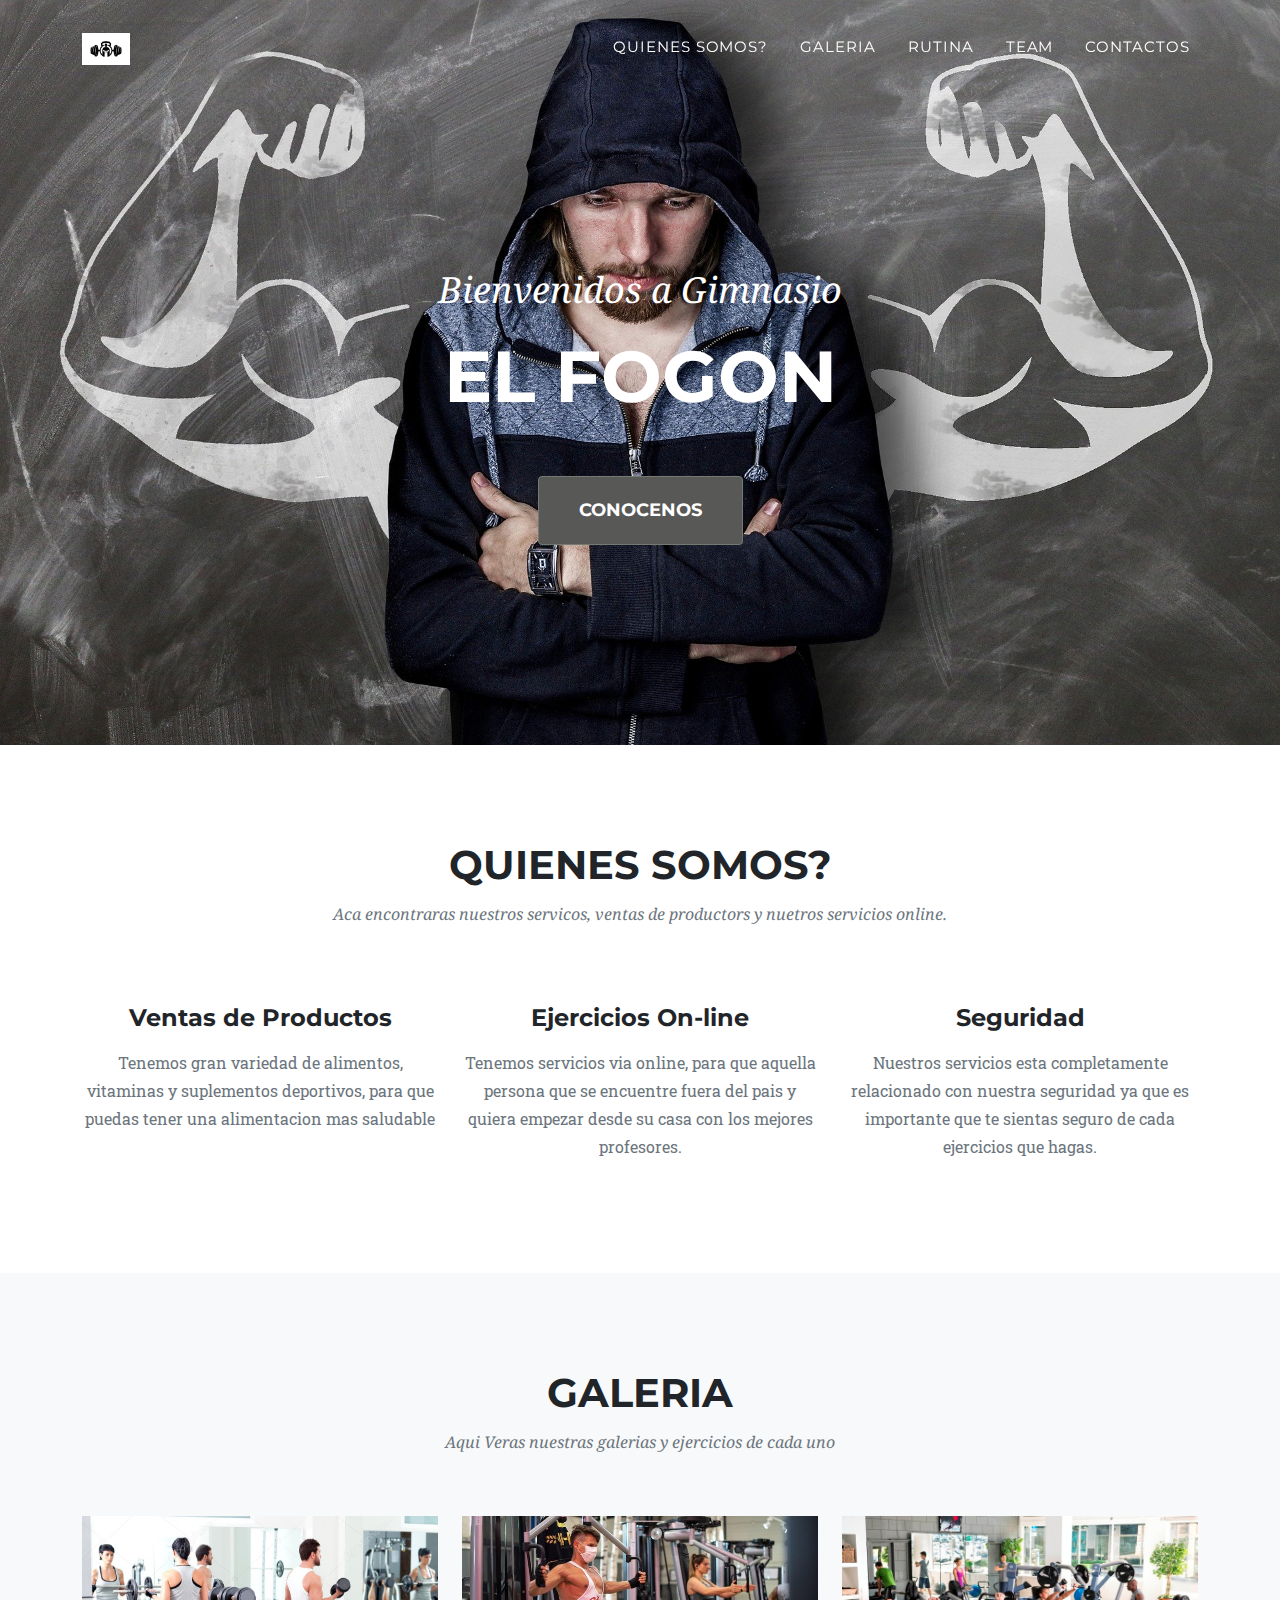
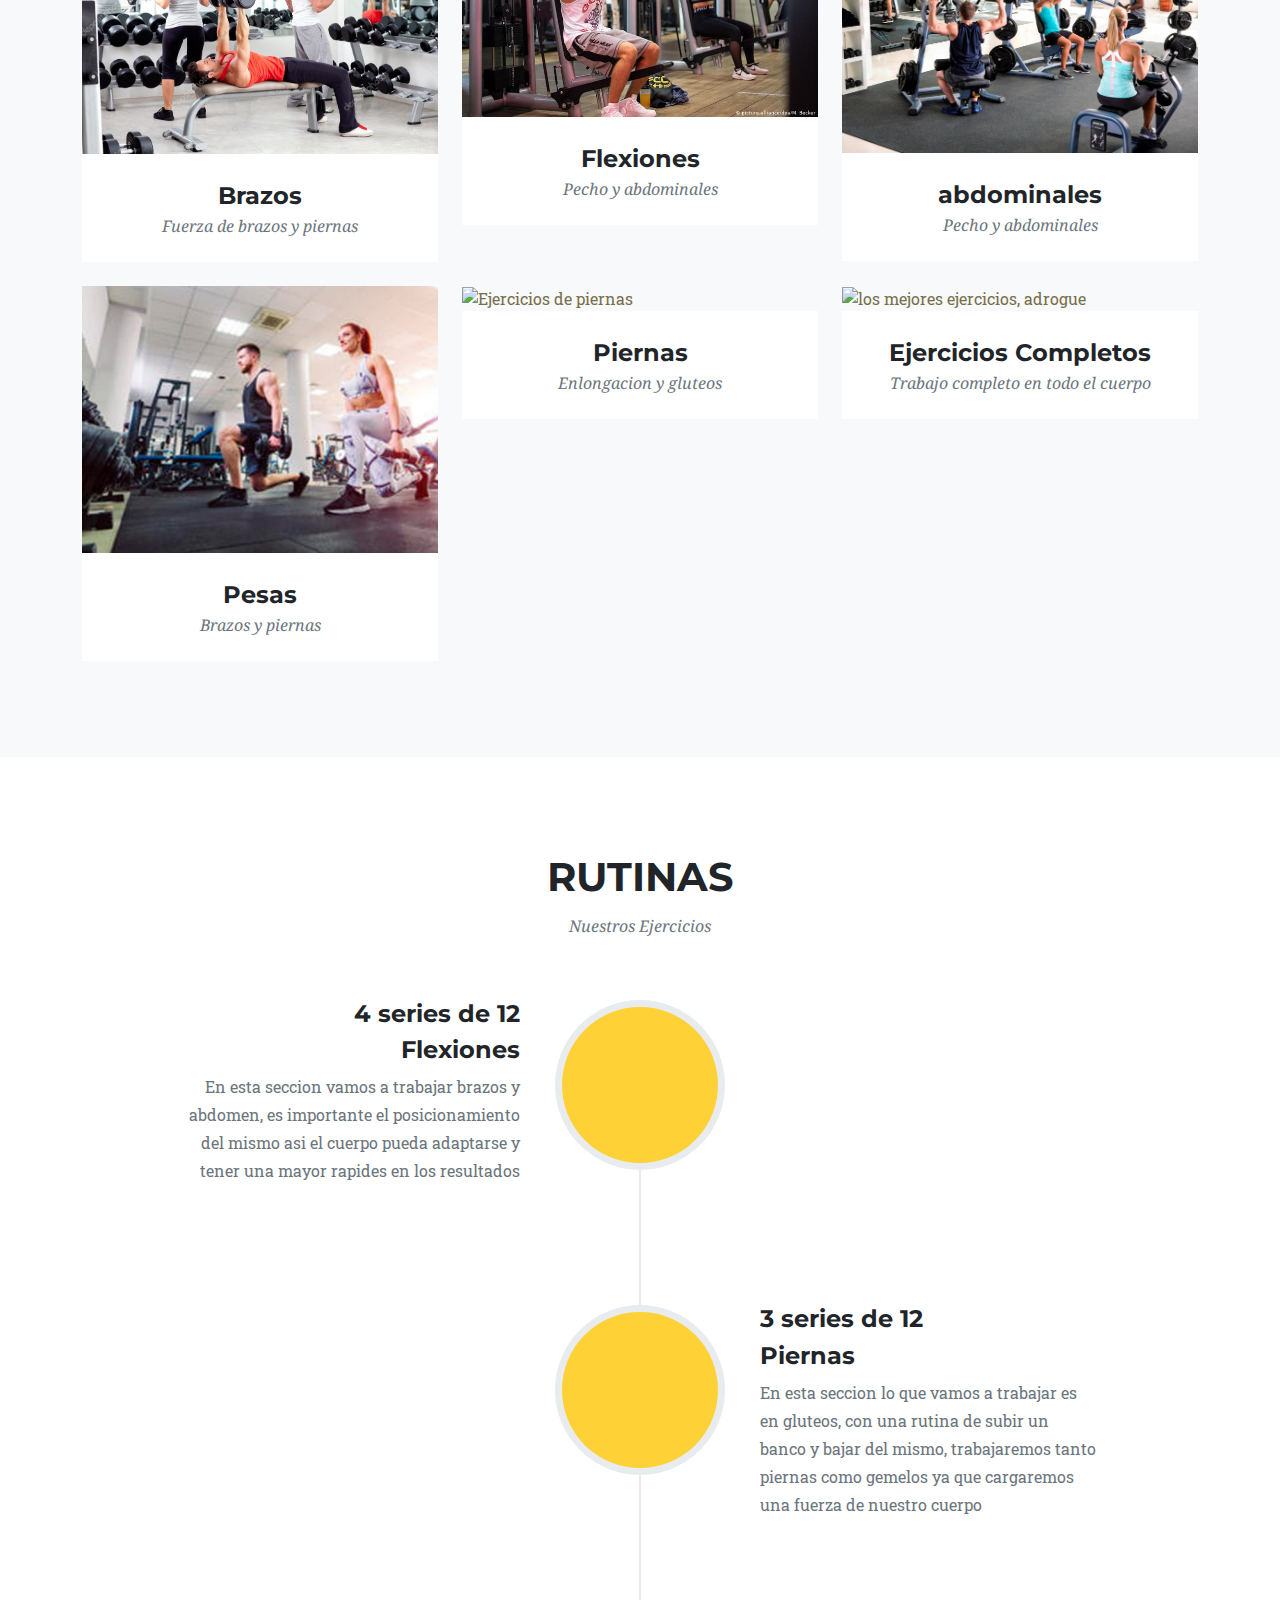
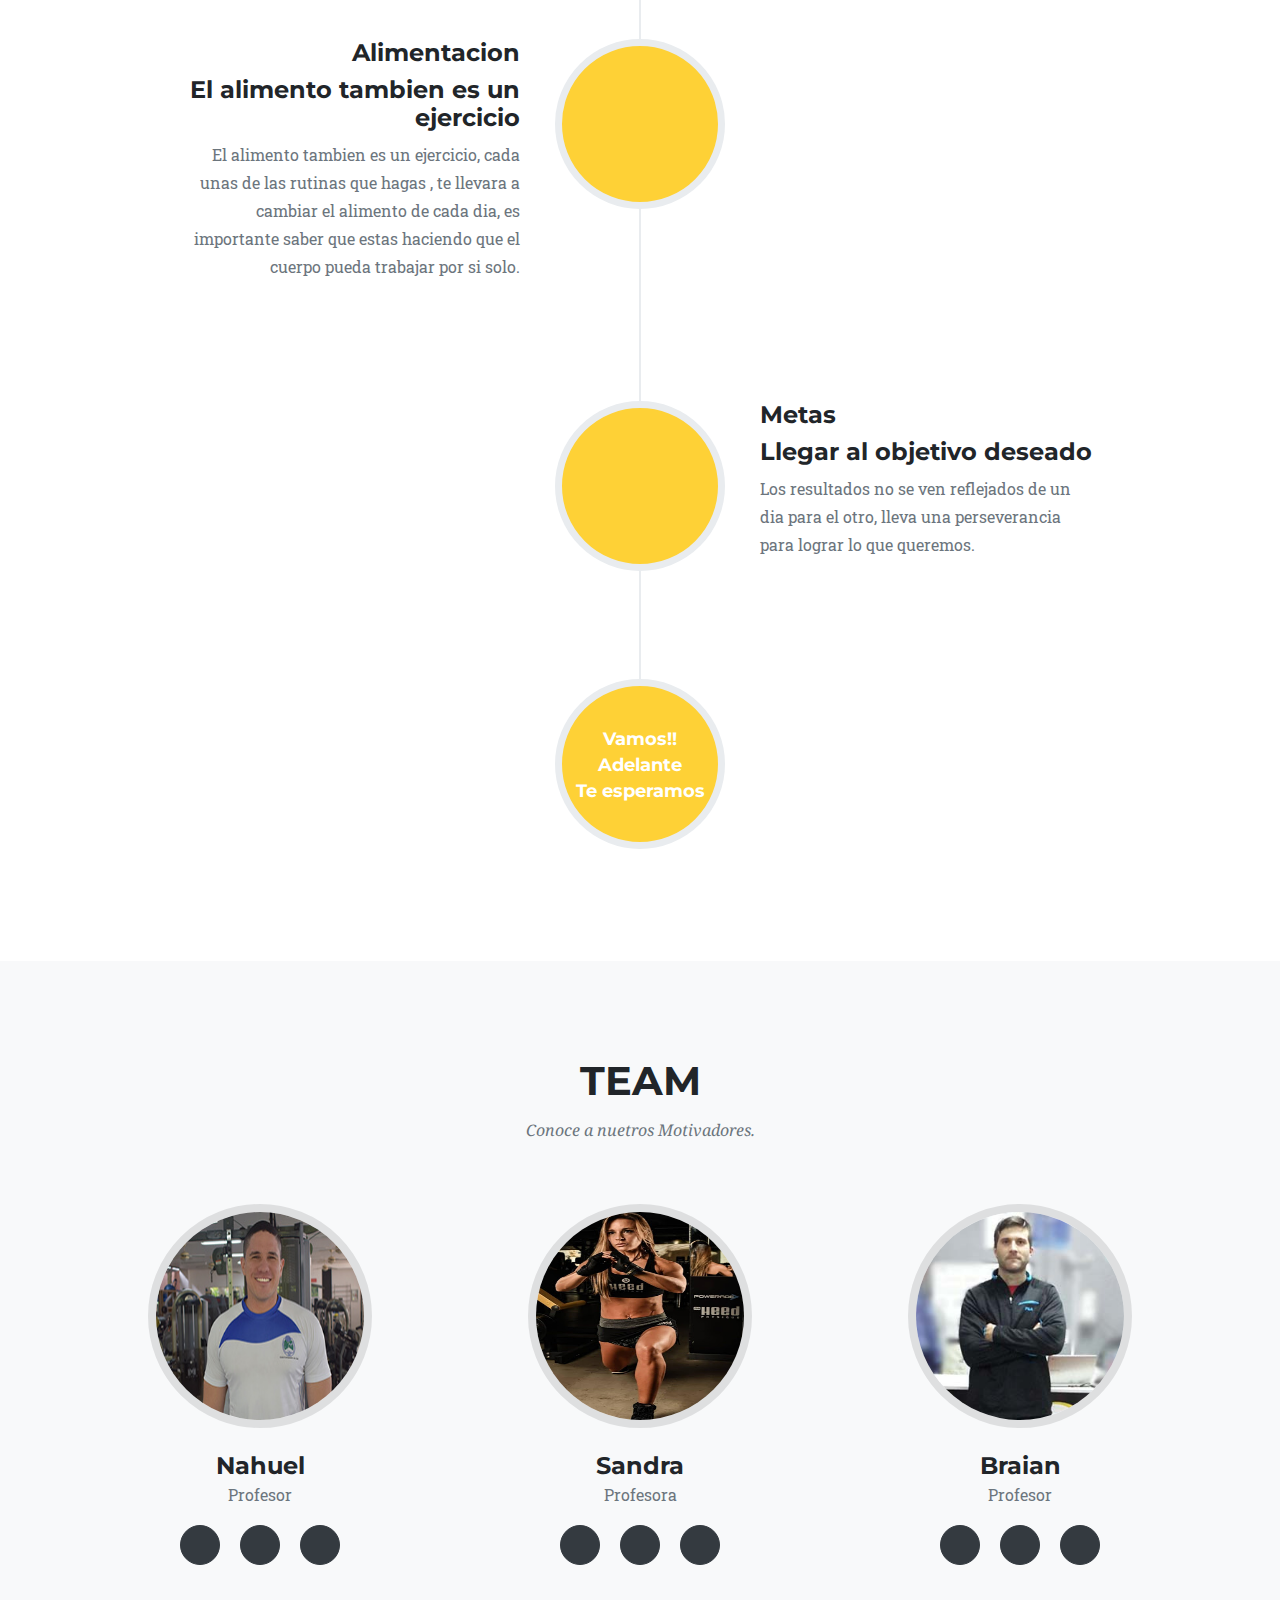
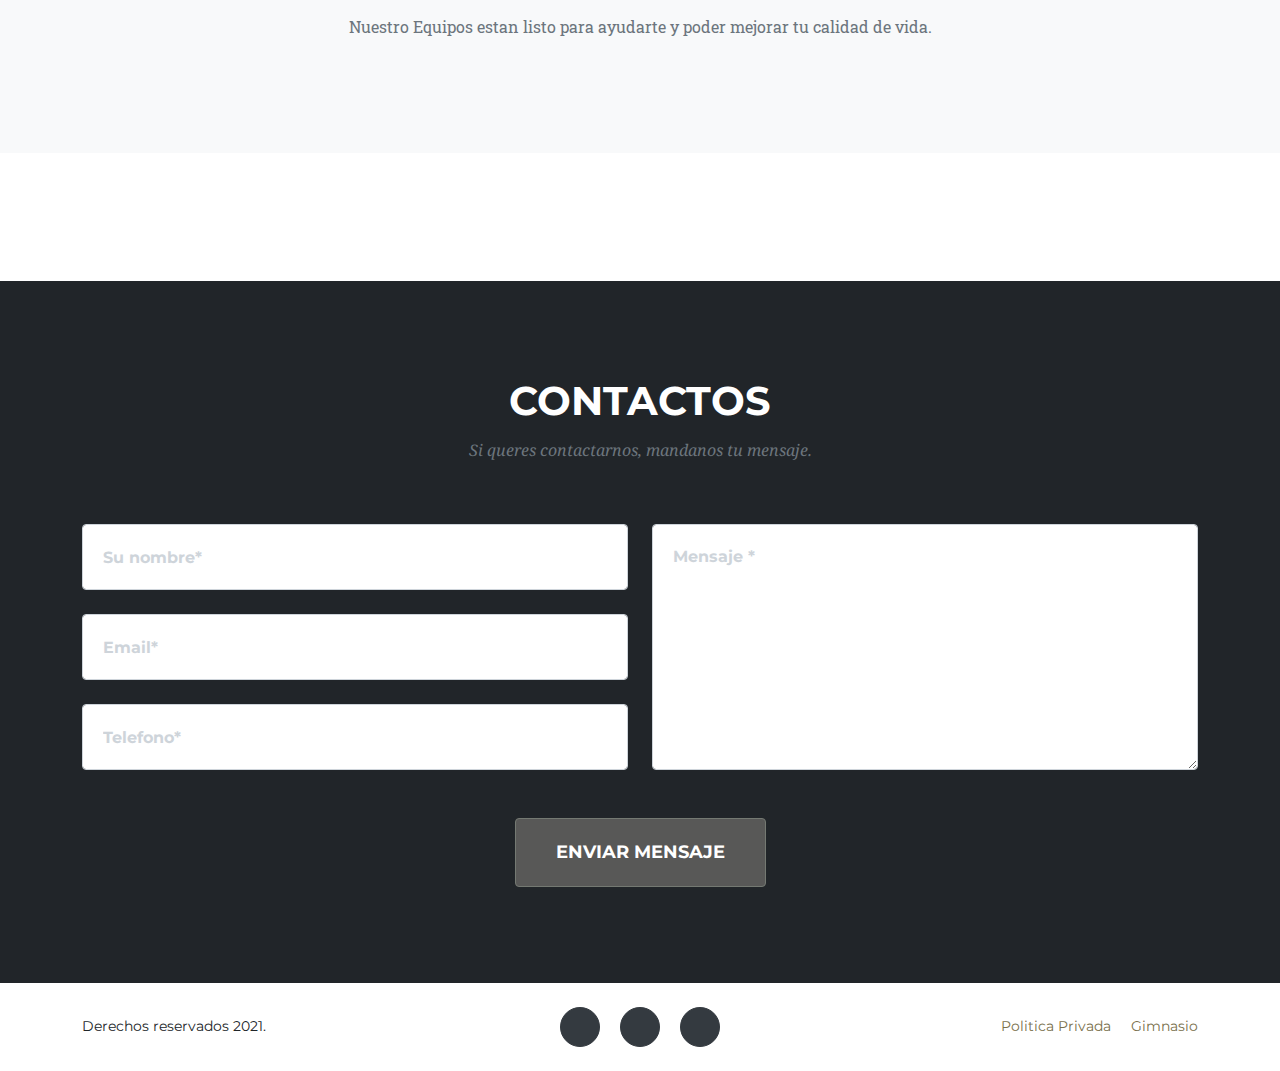
==== index.html @ f672ae2a "mi repositorio" ====
<!DOCTYPE html>
<html lang="en">
    <head>
        <meta charset="utf-8" />
        <meta name="keywords" content="gimnasio adrogue, gimnasio multifuncional">
        <meta name="viewport" content="width=device-width, initial-scale=1, shrink-to-fit=no" />
        <meta name="description" content="Gimnasio el fogon, esta situada en la cidad de adrogue, te proporciona los mejores entrenamientos y rutinas." />
        <meta name="author" content="" />
        <title>Gimnasio "El fogon"</title>
        <link rel="icon" type="image/x-icon" href="Imagenes/Foto1.JPG.jpg"/>
        <!-- Font Awesome icons (free version)-->
        <script src="https://use.fontawesome.com/releases/v5.15.1/js/all.js" crossorigin="anonymous"></script>
        <!-- Google fonts-->
        <link href="https://fonts.googleapis.com/css?family=Montserrat:400,700" rel="stylesheet" type="text/css" />
        <link href="https://fonts.googleapis.com/css?family=Droid+Serif:400,700,400italic,700italic" rel="stylesheet" type="text/css" />
        <link href="https://fonts.googleapis.com/css?family=Roboto+Slab:400,100,300,700" rel="stylesheet" type="text/css" />
        <!-- Core theme CSS (includes Bootstrap)-->
        <link href="scss/styles.css" rel="stylesheet" />
    </head>
    <body id="page-top">
        <!-- Navigation-->
        <nav class="navbar navbar-expand-lg navbar-dark fixed-top" id="mainNav">
            <div class="container">
                <a class="navbar-brand js-scroll-trigger" href="#page-top"><img src="Imagenes/logo.jpg" alt="Gimnasio en adrogue, el fogon" /></a>
                <button class="navbar-toggler navbar-toggler-right" type="button" data-toggle="collapse" data-target="#navbarResponsive" aria-controls="navbarResponsive" aria-expanded="false" aria-label="Toggle navigation">
                    Menu
                    <i class="fas fa-bars ml-1"></i>
                </button>
                <div class="collapse navbar-collapse" id="navbarResponsive">
                    <ul class="navbar-nav text-uppercase ml-auto">
                        <li class="nav-item"><a class="nav-link js-scroll-trigger" href="#services">Quienes somos?</a></li>
                        <li class="nav-item"><a class="nav-link js-scroll-trigger" href="#portfolio">Galeria</a></li>
                        <li class="nav-item"><a class="nav-link js-scroll-trigger" href="#about">Rutina</a></li>
                        <li class="nav-item"><a class="nav-link js-scroll-trigger" href="#team">team</a></li>
                        <li class="nav-item"><a class="nav-link js-scroll-trigger" href="#contact">Contactos</a></li>
                    </ul>
                </div>
            </div>
        </nav>
        <!-- Masthead-->
        <header class="masthead">
            <div class="container">
                <div class="masthead-subheading">Bienvenidos a Gimnasio</div>
                <div class="masthead-heading text-uppercase">EL FOGON </div>
                <a class="btn btn-primary btn-xl text-uppercase js-scroll-trigger" href="#services">Conocenos</a>
            </div>
        </header>
        <!-- Services-->
        <meta name="keywords" content="servicios , ventas, online ">
        <meta name="description" content="Aqui veras nuestros servicios y quienes somos?, para que tengas seguridad en lo que adquieras." />
        <section class="page-section" id="services">
            <div class="container">
                <div class="text-center">
                    <h2 class="section-heading text-uppercase">Quienes somos?</h2>
                    <h3 class="section-subheading text-muted">Aca encontraras nuestros servicos, ventas de productors y nuetros servicios online.</h3>
                </div>
                <div class="row text-center">
                    <div class="col-md-4">
                        <span class="fa-stack fa-4x">
                            <i class="fas fa-circle fa-stack-2x text-primary"></i>
                            <i class="fas fa-shopping-cart fa-stack-1x fa-inverse"></i>
                        </span>
                        <h4 class="my-3">Ventas de Productos</h4>
                        <p class="text-muted">Tenemos gran variedad de alimentos, vitaminas y suplementos deportivos, para que puedas tener una alimentacion mas saludable </p>
                    </div>
                    <div class="col-md-4">
                        <span class="fa-stack fa-4x">
                            <i class="fas fa-circle fa-stack-2x text-primary"></i>
                            <i class="fas fa-laptop fa-stack-1x fa-inverse"></i>
                        </span>
                        <h4 class="my-3">Ejercicios On-line </h4>
                        <p class="text-muted">Tenemos servicios via online, para que aquella persona que se encuentre fuera del pais y quiera empezar desde su casa con los mejores profesores.</p>
                    </div>
                    <div class="col-md-4">
                        <span class="fa-stack fa-4x">
                            <i class="fas fa-circle fa-stack-2x text-primary"></i>
                            <i class="fas fa-lock fa-stack-1x fa-inverse"></i>
                        </span>
                        <h4 class="my-3">Seguridad</h4>
                        <p class="text-muted">Nuestros servicios esta completamente relacionado con nuestra seguridad ya que es importante que te sientas seguro de cada ejercicios que hagas.</p>
                    </div>
                </div>
            </div>
        </section>
        <!-- Portfolio Grid-->
        <meta name="keywords" content="fotos de ejercicios, rutinas de ejercicios en casa">
        <meta name="description" content="La transparencia de cada rutina, estan reflejadas para que puedas ver como trabajamos." />
        <section class="page-section bg-light" id="portfolio">
            <div class="container">
                <div class="text-center">
                    <h2 class="section-heading text-uppercase">Galeria</h2>
                    <h3 class="section-subheading text-muted">Aqui Veras nuestras galerias y ejercicios de cada uno</h3>
                </div>
                <div class="row">
                    <div class="col-lg-4 col-sm-6 mb-4">
                        <div class="portfolio-item">
                            <a class="portfolio-link" data-toggle="modal" href="#portfolioModal1">
                                <div class="portfolio-hover">
                                    <div class="portfolio-hover-content"><i class="fas fa-plus fa-3x"></i></div>
                                </div>
                                <img class="img-fluid" src="Imagenes/Foto1.JPG.jpg" alt="Ejercicios de brazos rapido, adrogue" />
                            </a>
                            <div class="portfolio-caption">
                                <div class="portfolio-caption-heading">Brazos</div>
                                <div class="portfolio-caption-subheading text-muted">Fuerza de brazos y piernas</div>
                            </div>
                        </div>
                    </div>
                    <div class="col-lg-4 col-sm-6 mb-4">
                        <div class="portfolio-item">
                            <a class="portfolio-link" data-toggle="modal" href="#portfolioModal2">
                                <div class="portfolio-hover">
                                    <div class="portfolio-hover-content"><i class="fas fa-plus fa-3x"></i></div>
                                </div>
                                <img class="img-fluid" src="Imagenes/Foto3.jpg" alt="Ejercicios de Flexiones, Adrogue" />
                            </a>
                            <div class="portfolio-caption">
                                <div class="portfolio-caption-heading">Flexiones</div>
                                <div class="portfolio-caption-subheading text-muted">Pecho y abdominales</div>
                            </div>
                        </div>
                    </div>
                    <div class="col-lg-4 col-sm-6 mb-4">
                        <div class="portfolio-item">
                            <a class="portfolio-link" data-toggle="modal" href="#portfolioModal3">
                                <div class="portfolio-hover">
                                    <div class="portfolio-hover-content"><i class="fas fa-plus fa-3x"></i></div>
                                </div>
                                <img class="img-fluid" src="Imagenes/Foto2.jpg" alt="Ejercicios abdominales, Adrogue" />
                            </a>
                            <div class="portfolio-caption">
                                <div class="portfolio-caption-heading">abdominales</div>
                                <div class="portfolio-caption-subheading text-muted">Pecho y abdominales</div>
                            </div>
                        </div>
                    </div>
                    <div class="col-lg-4 col-sm-6 mb-4 mb-lg-0">
                        <div class="portfolio-item">
                            <a class="portfolio-link" data-toggle="modal" href="#portfolioModal4">
                                <div class="portfolio-hover">
                                    <div class="portfolio-hover-content"><i class="fas fa-plus fa-3x"></i></div>
                                </div>
                                <img class="img-fluid" src="Imagenes/gimnasio.jpeg" alt="Ejercicios completos de brazos y piernas" />
                            </a>
                            <div class="portfolio-caption">
                                <div class="portfolio-caption-heading">Pesas</div>
                                <div class="portfolio-caption-subheading text-muted">Brazos y piernas</div>
                            </div>
                        </div>
                    </div>
                    <div class="col-lg-4 col-sm-6 mb-4 mb-sm-0">
                        <div class="portfolio-item">
                            <a class="portfolio-link" data-toggle="modal" href="#portfolioModal5">
                                <div class="portfolio-hover">
                                    <div class="portfolio-hover-content"><i class="fas fa-plus fa-3x"></i></div>
                                </div>
                                <img class="img-fluid" src="imagenes/foto4.jpg" alt="Ejercicios de piernas" />
                            </a>
                            <div class="portfolio-caption">
                                <div class="portfolio-caption-heading">Piernas</div>
                                <div class="portfolio-caption-subheading text-muted">Enlongacion y gluteos</div>
                            </div>
                        </div>
                    </div>
                    <div class="col-lg-4 col-sm-6">
                        <div class="portfolio-item">
                            <a class="portfolio-link" data-toggle="modal" href="#portfolioModal6">
                                <div class="portfolio-hover">
                                    <div class="portfolio-hover-content"><i class="fas fa-plus fa-3x"></i></div>
                                </div>
                                <img class="img-fluid" src="imagenes/Foto2.jpg" alt="los mejores ejercicios, adrogue" />
                            </a>
                            <div class="portfolio-caption">
                                <div class="portfolio-caption-heading">Ejercicios Completos</div>
                                <div class="portfolio-caption-subheading text-muted">Trabajo completo en todo el cuerpo</div>
                            </div>
                        </div>
                    </div>
                </div>
            </div>
        </section>
        <!-- Team-->
        <meta name="keywords" content="rutinas, ejercicios">
        <meta name="description" content="Nuestras rutinas estan certificadas con los mejores entrenadores." />
        <section class="page-section" id="about">
            <div class="container">
                <div class="text-center">
                    <h2 class="section-heading text-uppercase">Rutinas</h2>
                    <h3 class="section-subheading text-muted">Nuestros Ejercicios</h3>
                </div>
                <ul class="timeline">
                    <li>
                        <div class="timeline-image"></div>
                        <div class="timeline-panel">
                            <div class="timeline-heading">
                                <h4>4 series de 12</h4>
                                <h4 class="subheading">Flexiones</h4>
                            </div>
                            <div class="timeline-body"><p class="text-muted">En esta seccion vamos a trabajar brazos y abdomen, es importante el posicionamiento del mismo asi el cuerpo pueda adaptarse y tener una mayor rapides en los resultados</p></div>
                        </div>
                    </li>
                    <li class="timeline-inverted">
                        <div class="timeline-image"></div>
                        <div class="timeline-panel">
                            <div class="timeline-heading">
                                <h4>3 series de 12</h4>
                                <h4 class="subheading">Piernas</h4>
                            </div>
                            <div class="timeline-body"><p class="text-muted">En esta seccion lo que vamos a trabajar es en gluteos, con una rutina de subir un banco y bajar del mismo, trabajaremos tanto piernas como gemelos ya que cargaremos una fuerza de nuestro cuerpo</p></div>
                        </div>
                    </li>
                    <li>
                        <div class="timeline-image"></div>
                        <div class="timeline-panel">
                            <div class="timeline-heading">
                                <h4>Alimentacion</h4>
                                <h4 class="subheading">El alimento tambien es un ejercicio</h4>
                            </div>
                            <div class="timeline-body"><p class="text-muted">El alimento tambien es un ejercicio, cada unas de las rutinas que hagas , te llevara a cambiar el alimento de cada dia, es importante saber que estas haciendo que el cuerpo pueda trabajar por si solo.</p></div>
                        </div>
                    </li>
                    <li class="timeline-inverted">
                        <div class="timeline-image"></div>
                        <div class="timeline-panel">
                            <div class="timeline-heading">
                                <h4>Metas</h4>
                                <h4 class="subheading">Llegar al objetivo deseado</h4>
                            </div>
                            <div class="timeline-body"><p class="text-muted">Los resultados no se ven reflejados de un dia para el otro, lleva una perseverancia para lograr lo que queremos.</p></div>
                        </div>
                    </li>
                    <li class="timeline-inverted">
                        <div class="timeline-image">
                            <h4>
                                Vamos!!
                                <br />
                                Adelante
                                <br />
                                Te esperamos
                            </h4>
                        </div>
                    </li>
                </ul>
            </div>
        </section>
        <!-- Team-->
        <meta name="keywords" content="Exelentes profesores, responsables, Adrogue">
        <meta name="description" content="Nuestros mejores Equipos, te estan esperando para ayudarte." />
        <section class="page-section bg-light" id="team">
            <div class="container">
                <div class="text-center">
                    <h2 class="section-heading text-uppercase">Team</h2>
                    <h3 class="section-subheading text-muted">Conoce a nuetros Motivadores.</h3>
                </div>
                <div class="row">
                    <div class="col-lg-4">
                        <div class="team-member">
                            <img class="mx-auto rounded-circle" src="Imagenes/profesor-gimnasio-paolo-conde-club-campestre-cali.jpg" alt="Profesor Nahuel, Adrogue , " />
                            <h4>Nahuel</h4>
                            <p class="text-muted">Profesor</p>
                            <a class="btn btn-dark btn-social mx-2" href="#!"><i class="fab fa-twitter"></i></a>
                            <a class="btn btn-dark btn-social mx-2" href="#!"><i class="fab fa-facebook-f"></i></a>
                            <a class="btn btn-dark btn-social mx-2" href="#!"><i class="fab fa-linkedin-in"></i></a>
                        </div>
                    </div>
                    <div class="col-lg-4">
                        <div class="team-member">
                            <img class="mx-auto rounded-circle" src="Imagenes/unnamed (1).jpg" alt="Prfesora Sandra, adrogue" />
                            <h4>Sandra</h4>
                            <p class="text-muted">Profesora</p>
                            <a class="btn btn-dark btn-social mx-2" href="#!"><i class="fab fa-twitter"></i></a>
                            <a class="btn btn-dark btn-social mx-2" href="#!"><i class="fab fa-facebook-f"></i></a>
                            <a class="btn btn-dark btn-social mx-2" href="#!"><i class="fab fa-linkedin-in"></i></a>
                        </div>
                    </div>
                    <div class="col-lg-4">
                        <div class="team-member">
                            <img class="mx-auto rounded-circle" src="Imagenes/unnamed.jpg" alt="Profesor Braian, Adrogue" />
                            <h4>Braian</h4>
                            <p class="text-muted">Profesor</p>
                            <a class="btn btn-dark btn-social mx-2" href="#!"><i class="fab fa-twitter"></i></a>
                            <a class="btn btn-dark btn-social mx-2" href="#!"><i class="fab fa-facebook-f"></i></a>
                            <a class="btn btn-dark btn-social mx-2" href="#!"><i class="fab fa-linkedin-in"></i></a>
                        </div>
                    </div>
                </div>
                <div class="row">
                    <div class="col-lg-8 mx-auto text-center"><p class="large text-muted">Nuestro Equipos estan listo para ayudarte y poder mejorar tu calidad de vida.</p></div>
                </div>
            </div>
        </section>
        <!-- Clients-->
        <div class="py-5">
            <div class="container">
                <div class="row">
                    <div class="col-md-3 col-sm-6 my-3">
                        <a href="#!"><img class="img-fluid d-block mx-auto" src="assets/img/logos/envato.jpg" alt="" /></a>
                    </div>
                    <div class="col-md-3 col-sm-6 my-3">
                        <a href="#!"><img class="img-fluid d-block mx-auto" src="assets/img/logos/designmodo.jpg" alt="" /></a>
                    </div>
                    <div class="col-md-3 col-sm-6 my-3">
                        <a href="#!"><img class="img-fluid d-block mx-auto" src="assets/img/logos/themeforest.jpg" alt="" /></a>
                    </div>
                    <div class="col-md-3 col-sm-6 my-3">
                        <a href="#!"><img class="img-fluid d-block mx-auto" src="assets/img/logos/creative-market.jpg" alt="" /></a>
                    </div>
                </div>
            </div>
        </div>
        <!-- Contact-->
        <meta name="description" content="Contactanos , Te estamos esperando." />
        <section class="page-section" id="contact">
            <div class="container">
                <div class="text-center">
                    <h2 class="section-heading text-uppercase">Contactos</h2>
                    <h3 class="section-subheading text-muted">Si queres contactarnos, mandanos tu mensaje.</h3>
                </div>
                <form id="contactForm" name="sentMessage" novalidate="novalidate">
                    <div class="row align-items-stretch mb-5">
                        <div class="col-md-6">
                            <div class="form-group">
                                <input class="form-control" id="name" type="text" placeholder="Su nombre*" required="required" data-validation-required-message="Please enter your name." />
                                <p class="help-block text-danger"></p>
                            </div>
                            <div class="form-group">
                                <input class="form-control" id="email" type="email" placeholder="Email*" required="required" data-validation-required-message="Please enter your email address." />
                                <p class="help-block text-danger"></p>
                            </div>
                            <div class="form-group mb-md-0">
                                <input class="form-control" id="phone" type="tel" placeholder="Telefono*" required="required" data-validation-required-message="Please enter your phone number." />
                                <p class="help-block text-danger"></p>
                            </div>
                        </div>
                        <div class="col-md-6">
                            <div class="form-group form-group-textarea mb-md-0">
                                <textarea class="form-control" id="message" placeholder="Mensaje *" required="required" data-validation-required-message="Please enter a message."></textarea>
                                <p class="help-block text-danger"></p>
                            </div>
                        </div>
                    </div>
                    <div class="text-center">
                        <div id="success"></div>
                        <button class="btn btn-primary btn-xl text-uppercase" id="sendMessageButton" type="submit">Enviar Mensaje</button>
                    </div>
                </form>
            </div>
        </section>
        <!-- Footer-->
        <footer class="footer py-4">
            <div class="container">
                <div class="row align-items-center">
                    <div class="col-lg-4 text-lg-left">Derechos reservados 2021.</div>
                    <div class="col-lg-4 my-3 my-lg-0">
                        <a class="btn btn-dark btn-social mx-2" href="#!"><i class="fab fa-twitter"></i></a>
                        <a class="btn btn-dark btn-social mx-2" href="#!"><i class="fab fa-facebook-f"></i></a>
                        <a class="btn btn-dark btn-social mx-2" href="#!"><i class="fab fa-linkedin-in"></i></a>
                    </div>
                    <div class="col-lg-4 text-lg-right">
                        <a class="mr-3" href="#!">Politica Privada</a>
                        <a href="#!">Gimnasio</a>
                    </div>
                </div>
            </div>
        </footer>
        <!-- Portfolio Modals-->
        <!-- Modal 1-->
        <div class="portfolio-modal modal fade" id="portfolioModal1" tabindex="-1" role="dialog" aria-hidden="true">
            <div class="modal-dialog">
                <div class="modal-content">
                    <div class="close-modal" data-dismiss="modal"><img src="Iconos/assets/img/close-icon.svg" alt="Close modal" /></div>
                    <div class="container">
                        <div class="row justify-content-center">
                            <div class="col-lg-8">
                                <div class="modal-body">
                                    <!-- Project Details Go Here-->
                                    <h2 class="text-uppercase">Brazos</h2>
                                    <p class="item-intro text-muted">Ejercicios con brazos</p>
                                    <img class="img-fluid d-block mx-auto" src="imagenes/flexiones-de-brazos.jpg" alt="" />
                                    <p>En esta seccion hacemos tareas sobre brazos y poder ejercitarlos para tener una implementacion sobre lo mismo , ya que va acompañado de una rutina y alimentos para fortalecer los musculos el mismo.</p>
                                    <ul class="list-inline">
                                        <li>Series: 4 de 12</li>
                                        <li>Musculos : Brazos y antebrazos</li>
                                        <li>Caategoria: Galeria</li>
                                    </ul>
                                    <button class="btn btn-primary" data-dismiss="modal" type="button">
                                        <i class="fas fa-times mr-1"></i>
                                        Cerrar
                                    </button>
                                </div>
                            </div>
                        </div>
                    </div>
                </div>
            </div>
        </div>
        <!-- Modal 2-->
        <div class="portfolio-modal modal fade" id="portfolioModal2" tabindex="-1" role="dialog" aria-hidden="true">
            <div class="modal-dialog">
                <div class="modal-content">
                    <div class="close-modal" data-dismiss="modal"><img src="Iconos/assets/img/close-icon.svg" alt="Close modal" /></div>
                    <div class="container">
                        <div class="row justify-content-center">
                            <div class="col-lg-8">
                                <div class="modal-body">
                                    <!-- Project Details Go Here-->
                                    <h2 class="text-uppercase">Flexiones</h2>
                                    <p class="item-intro text-muted">En Esta seccion veremos tanto de brazos como abdominales</p>
                                    <img class="img-fluid d-block mx-auto" src="Imagenes/5-rutinas-de-ejercicios-según-tus-necesidades.jpg" alt="" />
                                    <p>En esta seccion podemos encontrar sobre como hacer ejercicios para el abdomen y brazos, mejorar nuestra rutina y alimento. Es importante que estemos alineado a la comida ya que es un factor principal </p>
                                    <ul class="list-inline">
                                        <li>Series: 3 de 8</li>
                                        <li>Meta: Adaptarse </li>
                                        <li>Categoria: Flexiones</li>
                                    </ul>
                                    <button class="btn btn-primary" data-dismiss="modal" type="button">
                                        <i class="fas fa-times mr-1"></i>
                                        Cerrar
                                    </button>
                                </div>
                            </div>
                        </div>
                    </div>
                </div>
            </div>
        </div>
        <!-- Modal 3-->
        <div class="portfolio-modal modal fade" id="portfolioModal3" tabindex="-1" role="dialog" aria-hidden="true">
            <div class="modal-dialog">
                <div class="modal-content">
                    <div class="close-modal" data-dismiss="modal"><img src="Iconos/assets/img/close-icon.svg" alt="Close modal" /></div>
                    <div class="container">
                        <div class="row justify-content-center">
                            <div class="col-lg-8">
                                <div class="modal-body">
                                    <!-- Project Details Go Here-->
                                    <h2 class="text-uppercase">Abdominales</h2>
                                    <p class="item-intro text-muted">Aca tenemos que tener perseverancia ya que neceitamos mucha constancia del mismo.</p>
                                    <img class="img-fluid d-block mx-auto" src="Imagenes/rutina-ejercicios_3-kYpH--1248x698@abc.jpg" alt="" />
                                    <p>Aca se hace dificin, pero no imposible!, ya que a no vemos resultados de inmediato si no que tarda en llegar , la constancia es un arma fuerte que la podemos utilizar ya que para seguir adelante usaremos la misma.</p>
                                    <ul class="list-inline">
                                        <li>Rutina: 3 de 10</li>
                                        <li>Meta: Adaptacion </li>
                                        <li>Categoria: Pecho y abdominales</li>
                                    </ul>
                                    <button class="btn btn-primary" data-dismiss="modal" type="button">
                                        <i class="fas fa-times mr-1"></i>
                                        Cerrar
                                    </button>
                                </div>
                            </div>
                        </div>
                    </div>
                </div>
            </div>
        </div>
        <!-- Modal 4-->
        <div class="portfolio-modal modal fade" id="portfolioModal4" tabindex="-1" role="dialog" aria-hidden="true">
            <div class="modal-dialog">
                <div class="modal-content">
                    <div class="close-modal" data-dismiss="modal"><img src="Iconos/assets/img/close-icon.svg" alt="Close modal" /></div>
                    <div class="container">
                        <div class="row justify-content-center">
                            <div class="col-lg-8">
                                <div class="modal-body">
                                    <!-- Project Details Go Here-->
                                    <h2 class="text-uppercase">Pesas</h2>
                                    <p class="item-intro text-muted">Complementar tarea con pesos</p>
                                    <img class="img-fluid d-block mx-auto" src="Imagenes/Foto1.JPG.jpg" alt="" />
                                    <p>En esta Seccion los profesores te van a ayudar a mejorar y a trabajar con las pesas, Ellos determinaran el peso y los movimiento que tendras que realizar</p>
                                    <ul class="list-inline">
                                        <li>Rutina: 3 de 8</li>
                                        <li>Profesora: Sandra</li>
                                        <li>Categoria: Pesas</li>
                                    </ul>
                                    <button class="btn btn-primary" data-dismiss="modal" type="button">
                                        <i class="fas fa-times mr-1"></i>
                                        Cerrar
                                    </button>
                                </div>
                            </div>
                        </div>
                    </div>
                </div>
            </div>
        </div>
        <!-- Modal 5-->
        <div class="portfolio-modal modal fade" id="portfolioModal5" tabindex="-1" role="dialog" aria-hidden="true">
            <div class="modal-dialog">
                <div class="modal-content">
                    <div class="close-modal" data-dismiss="modal"><img src="Iconos/assets/img/close-icon.svg" alt="Close modal" /></div>
                    <div class="container">
                        <div class="row justify-content-center">
                            <div class="col-lg-8">
                                <div class="modal-body">
                                    <!-- Project Details Go Here-->
                                    <h2 class="text-uppercase">Piernas</h2>
                                    <p class="item-intro text-muted">Tareas de Piernas y Gluteos.</p>
                                    <img class="img-fluid d-block mx-auto" src="Imagenes/foto4.jpg" alt="" />
                                    <p>Nuestro trabajo sera que las piernas puedan trabajar solas cuando estes caminando o en tu rutina diaria, seguir con el objetivo de mejorar tu calidad de vida, es por eso que nuestros tutores estarn listos para enseñarte</p>
                                    <ul class="list-inline">
                                        <li>Rutina: 4 de 6</li>
                                        <li>Profesora: Sandra</li>
                                        <li>Categoia: Piernas</li>
                                    </ul>
                                    <button class="btn btn-primary" data-dismiss="modal" type="button">
                                        <i class="fas fa-times mr-1"></i>
                                        Cerrar
                                    </button>
                                </div>
                            </div>
                        </div>
                    </div>
                </div>
            </div>
        </div>
        <!-- Modal 6-->
        <div class="portfolio-modal modal fade" id="portfolioModal6" tabindex="-1" role="dialog" aria-hidden="true">
            <div class="modal-dialog">
                <div class="modal-content">
                    <div class="close-modal" data-dismiss="modal"><img src="Iconos/assets/img/close-icon.svg" alt="Close modal" /></div>
                    <div class="container">
                        <div class="row justify-content-center">
                            <div class="col-lg-8">
                                <div class="modal-body">
                                    <!-- Project Details Go Here-->
                                    <h2 class="text-uppercase">Ejercicios Completos</h2>
                                    <p class="item-intro text-muted">Tareas Completas.</p>
                                    <img class="img-fluid d-block mx-auto" src="/Imagenes/unnamed.jpg" alt="Facil de aprender" />
                                    <p>En esta Seccion el Profesor nahuel te enseñara las rutinas a realizar y poder mejorar tu calidad de vida, nuestra meta es que llegues a disfutar tu vida plena y sin complicaciones</p>
                                    <ul class="list-inline">
                                        <li>Profesor: Nahuel</li>
                                        <li>Rutina:El Profesor te dira</li>
                                        <li>Categoria: Completa</li>
                                    </ul>
                                    <button class="btn btn-primary" data-dismiss="modal" type="button">
                                        <i class="fas fa-times mr-1"></i>
                                        Cerrar
                                    </button>
                                </div>
                            </div>
                        </div>
                    </div>
                </div>
            </div>
        </div>
        <!-- Bootstrap core JS-->
        <script src="https://cdnjs.cloudflare.com/ajax/libs/jquery/3.5.1/jquery.min.js"></script>
        <script src="https://cdn.jsdelivr.net/npm/bootstrap@4.5.3/dist/js/bootstrap.bundle.min.js"></script>
        <!-- Third party plugin JS-->
        <script src="https://cdnjs.cloudflare.com/ajax/libs/jquery-easing/1.4.1/jquery.easing.min.js"></script>
        <!-- Contact form JS-->
        <script src="assets/mail/jqBootstrapValidation.js"></script>
        <script src="assets/mail/contact_me.js"></script>
        <!-- Core theme JS-->
        <script src="js/scripts.js"></script>
    </body>
</html>
---- scss/styles.css ----
@charset "UTF-8";
:root {
  --blue: #007bff;
  --indigo: #6610f2;
  --purple: #6f42c1;
  --pink: #e83e8c;
  --red: #dc3545;
  --orange: #fd7e14;
  --yellow: #fed136;
  --green: #28a745;
  --teal: #20c997;
  --cyan: #17a2b8;
  --white: #fff;
  --gray: #6c757d;
  --gray-dark: #343a40;
  --primary: #fed136;
  --secondary: #6c757d;
  --success: #28a745;
  --info: #17a2b8;
  --warning: #fed136;
  --danger: #dc3545;
  --light: #f8f9fa;
  --dark: #343a40;
  --breakpoint-xs: 0;
  --breakpoint-sm: 576px;
  --breakpoint-md: 768px;
  --breakpoint-lg: 992px;
  --breakpoint-xl: 1200px;
  --font-family-sans-serif: -apple-system, BlinkMacSystemFont, "Segoe UI", Roboto, "Helvetica Neue", Arial, "Noto Sans", sans-serif, "Apple Color Emoji", "Segoe UI Emoji", "Segoe UI Symbol", "Noto Color Emoji";
  --font-family-monospace: SFMono-Regular, Menlo, Monaco, Consolas, "Liberation Mono", "Courier New", monospace;
}

*,
*::before,
*::after {
  -webkit-box-sizing: border-box;
          box-sizing: border-box;
}

html {
  font-family: sans-serif;
  line-height: 1.15;
  -webkit-text-size-adjust: 100%;
  -webkit-tap-highlight-color: rgba(0, 0, 0, 0);
}

article, aside, figcaption, figure, footer, header, hgroup, main, nav, section {
  display: block;
}

body {
  margin: 0;
  font-family: "Roboto Slab", -apple-system, BlinkMacSystemFont, "Segoe UI", Roboto, "Helvetica Neue", Arial, sans-serif, "Apple Color Emoji", "Segoe UI Emoji", "Segoe UI Symbol", "Noto Color Emoji";
  font-size: 1rem;
  font-weight: 400;
  line-height: 1.5;
  color: #212529;
  text-align: left;
  background-color: #fff;
}

[tabindex="-1"]:focus:not(:focus-visible) {
  outline: 0 !important;
}

hr {
  -webkit-box-sizing: content-box;
          box-sizing: content-box;
  height: 0;
  overflow: visible;
}

h1, h2, h3, h4, h5, h6 {
  margin-top: 0;
  margin-bottom: 0.5rem;
}

p {
  margin-top: 0;
  margin-bottom: 1rem;
}

abbr[title],
abbr[data-original-title] {
  text-decoration: underline;
  -webkit-text-decoration: underline dotted;
  text-decoration: underline dotted;
  cursor: help;
  border-bottom: 0;
  -webkit-text-decoration-skip-ink: none;
  text-decoration-skip-ink: none;
}

address {
  margin-bottom: 1rem;
  font-style: normal;
  line-height: inherit;
}

ol,
ul,
dl {
  margin-top: 0;
  margin-bottom: 1rem;
}

ol ol,
ul ul,
ol ul,
ul ol {
  margin-bottom: 0;
}

dt {
  font-weight: 700;
}

dd {
  margin-bottom: 0.5rem;
  margin-left: 0;
}

blockquote {
  margin: 0 0 1rem;
}

b,
strong {
  font-weight: bolder;
}

small {
  font-size: 80%;
}

sub,
sup {
  position: relative;
  font-size: 75%;
  line-height: 0;
  vertical-align: baseline;
}

sub {
  bottom: -0.25em;
}

sup {
  top: -0.5em;
}

a {
  color: #796f4b;
  text-decoration: none;
  background-color: transparent;
}

a:hover {
  color: #e6b301;
  text-decoration: underline;
}

a:not([href]):not([class]) {
  color: inherit;
  text-decoration: none;
}

a:not([href]):not([class]):hover {
  color: inherit;
  text-decoration: none;
}

pre,
code,
kbd,
samp {
  font-family: SFMono-Regular, Menlo, Monaco, Consolas, "Liberation Mono", "Courier New", monospace;
  font-size: 1em;
}

pre {
  margin-top: 0;
  margin-bottom: 1rem;
  overflow: auto;
  -ms-overflow-style: scrollbar;
}

figure {
  margin: 0 0 1rem;
}

img {
  vertical-align: middle;
  border-style: none;
}

svg {
  overflow: hidden;
  vertical-align: middle;
}

table {
  border-collapse: collapse;
}

caption {
  padding-top: 0.75rem;
  padding-bottom: 0.75rem;
  color: #6c757d;
  text-align: left;
  caption-side: bottom;
}

th {
  text-align: inherit;
  text-align: -webkit-match-parent;
}

label {
  display: inline-block;
  margin-bottom: 0.5rem;
}

button {
  border-radius: 0;
}

button:focus {
  outline: 1px dotted;
  outline: 5px auto -webkit-focus-ring-color;
}

input,
button,
select,
optgroup,
textarea {
  margin: 0;
  font-family: inherit;
  font-size: inherit;
  line-height: inherit;
}

button,
input {
  overflow: visible;
}

button,
select {
  text-transform: none;
}

[role=button] {
  cursor: pointer;
}

select {
  word-wrap: normal;
}

button,
[type=button],
[type=reset],
[type=submit] {
  -webkit-appearance: button;
}

button:not(:disabled),
[type=button]:not(:disabled),
[type=reset]:not(:disabled),
[type=submit]:not(:disabled) {
  cursor: pointer;
}

button::-moz-focus-inner,
[type=button]::-moz-focus-inner,
[type=reset]::-moz-focus-inner,
[type=submit]::-moz-focus-inner {
  padding: 0;
  border-style: none;
}

input[type=radio],
input[type=checkbox] {
  -webkit-box-sizing: border-box;
          box-sizing: border-box;
  padding: 0;
}

textarea {
  overflow: auto;
  resize: vertical;
}

fieldset {
  min-width: 0;
  padding: 0;
  margin: 0;
  border: 0;
}

legend {
  display: block;
  width: 100%;
  max-width: 100%;
  padding: 0;
  margin-bottom: 0.5rem;
  font-size: 1.5rem;
  line-height: inherit;
  color: inherit;
  white-space: normal;
}

progress {
  vertical-align: baseline;
}

[type=number]::-webkit-inner-spin-button,
[type=number]::-webkit-outer-spin-button {
  height: auto;
}

[type=search] {
  outline-offset: -2px;
  -webkit-appearance: none;
}

[type=search]::-webkit-search-decoration {
  -webkit-appearance: none;
}

::-webkit-file-upload-button {
  font: inherit;
  -webkit-appearance: button;
}

output {
  display: inline-block;
}

summary {
  display: list-item;
  cursor: pointer;
}

template {
  display: none;
}

[hidden] {
  display: none !important;
}

h1, h2, h3, h4, h5, h6,
.h1, .h2, .h3, .h4, .h5, .h6 {
  margin-bottom: 0.5rem;
  font-family: "Montserrat", -apple-system, BlinkMacSystemFont, "Segoe UI", Roboto, "Helvetica Neue", Arial, sans-serif, "Apple Color Emoji", "Segoe UI Emoji", "Segoe UI Symbol", "Noto Color Emoji";
  font-weight: 700;
  line-height: 1.2;
}

h1, .h1 {
  font-size: 2.5rem;
}

h2, .h2 {
  font-size: 2rem;
}

h3, .h3 {
  font-size: 1.75rem;
}

h4, .h4 {
  font-size: 1.5rem;
}

h5, .h5 {
  font-size: 1.25rem;
}

h6, .h6 {
  font-size: 1rem;
}

.lead {
  font-size: 1.25rem;
  font-weight: 300;
}

.display-1 {
  font-size: 6rem;
  font-weight: 300;
  line-height: 1.2;
}

.display-2 {
  font-size: 5.5rem;
  font-weight: 300;
  line-height: 1.2;
}

.display-3 {
  font-size: 4.5rem;
  font-weight: 300;
  line-height: 1.2;
}

.display-4 {
  font-size: 3.5rem;
  font-weight: 300;
  line-height: 1.2;
}

hr {
  margin-top: 1rem;
  margin-bottom: 1rem;
  border: 0;
  border-top: 1px solid rgba(0, 0, 0, 0.1);
}

small,
.small {
  font-size: 80%;
  font-weight: 400;
}

mark,
.mark {
  padding: 0.2em;
  background-color: #fcf8e3;
}

.list-unstyled {
  padding-left: 0;
  list-style: none;
}

.list-inline {
  padding-left: 0;
  list-style: none;
}

.list-inline-item {
  display: inline-block;
}

.list-inline-item:not(:last-child) {
  margin-right: 0.5rem;
}

.initialism {
  font-size: 90%;
  text-transform: uppercase;
}

.blockquote {
  margin-bottom: 1rem;
  font-size: 1.25rem;
}

.blockquote-footer {
  display: block;
  font-size: 80%;
  color: #6c757d;
}

.blockquote-footer::before {
  content: "— ";
}

.img-fluid {
  max-width: 100%;
  height: auto;
}

.img-thumbnail {
  padding: 0.25rem;
  background-color: #fff;
  border: 1px solid #dee2e6;
  border-radius: 0.25rem;
  max-width: 100%;
  height: auto;
}

.figure {
  display: inline-block;
}

.figure-img {
  margin-bottom: 0.5rem;
  line-height: 1;
}

.figure-caption {
  font-size: 90%;
  color: #6c757d;
}

code {
  font-size: 87.5%;
  color: #e83e8c;
  word-wrap: break-word;
}

a > code {
  color: inherit;
}

kbd {
  padding: 0.2rem 0.4rem;
  font-size: 87.5%;
  color: #fff;
  background-color: #212529;
  border-radius: 0.2rem;
}

kbd kbd {
  padding: 0;
  font-size: 100%;
  font-weight: 700;
}

pre {
  display: block;
  font-size: 87.5%;
  color: #212529;
}

pre code {
  font-size: inherit;
  color: inherit;
  word-break: normal;
}

.pre-scrollable {
  max-height: 340px;
  overflow-y: scroll;
}

.container,
.container-fluid,
.container-xl,
.container-lg,
.container-md,
.container-sm {
  width: 100%;
  padding-right: 0.75rem;
  padding-left: 0.75rem;
  margin-right: auto;
  margin-left: auto;
}

@media (min-width: 576px) {
  .container-sm, .container {
    max-width: 540px;
  }
}

@media (min-width: 768px) {
  .container-md, .container-sm, .container {
    max-width: 720px;
  }
}

@media (min-width: 992px) {
  .container-lg, .container-md, .container-sm, .container {
    max-width: 960px;
  }
}

@media (min-width: 1200px) {
  .container-xl, .container-lg, .container-md, .container-sm, .container {
    max-width: 1140px;
  }
}

.row {
  display: -webkit-box;
  display: -ms-flexbox;
  display: flex;
  -ms-flex-wrap: wrap;
      flex-wrap: wrap;
  margin-right: -0.75rem;
  margin-left: -0.75rem;
}

.no-gutters {
  margin-right: 0;
  margin-left: 0;
}

.no-gutters > .col,
.no-gutters > [class*=col-] {
  padding-right: 0;
  padding-left: 0;
}

.col-xl,
.col-xl-auto, .col-xl-12, .col-xl-11, .col-xl-10, .col-xl-9, .col-xl-8, .col-xl-7, .col-xl-6, .col-xl-5, .col-xl-4, .col-xl-3, .col-xl-2, .col-xl-1, .col-lg,
.col-lg-auto, .col-lg-12, .col-lg-11, .col-lg-10, .col-lg-9, .col-lg-8, .col-lg-7, .col-lg-6, .col-lg-5, .col-lg-4, .col-lg-3, .col-lg-2, .col-lg-1, .col-md,
.col-md-auto, .col-md-12, .col-md-11, .col-md-10, .col-md-9, .col-md-8, .col-md-7, .col-md-6, .col-md-5, .col-md-4, .col-md-3, .col-md-2, .col-md-1, .col-sm,
.col-sm-auto, .col-sm-12, .col-sm-11, .col-sm-10, .col-sm-9, .col-sm-8, .col-sm-7, .col-sm-6, .col-sm-5, .col-sm-4, .col-sm-3, .col-sm-2, .col-sm-1, .col,
.col-auto, .col-12, .col-11, .col-10, .col-9, .col-8, .col-7, .col-6, .col-5, .col-4, .col-3, .col-2, .col-1 {
  position: relative;
  width: 100%;
  padding-right: 0.75rem;
  padding-left: 0.75rem;
}

.col {
  -ms-flex-preferred-size: 0;
      flex-basis: 0;
  -webkit-box-flex: 1;
      -ms-flex-positive: 1;
          flex-grow: 1;
  max-width: 100%;
}

.row-cols-1 > * {
  -webkit-box-flex: 0;
      -ms-flex: 0 0 100%;
          flex: 0 0 100%;
  max-width: 100%;
}

.row-cols-2 > * {
  -webkit-box-flex: 0;
      -ms-flex: 0 0 50%;
          flex: 0 0 50%;
  max-width: 50%;
}

.row-cols-3 > * {
  -webkit-box-flex: 0;
      -ms-flex: 0 0 33.3333333333%;
          flex: 0 0 33.3333333333%;
  max-width: 33.3333333333%;
}

.row-cols-4 > * {
  -webkit-box-flex: 0;
      -ms-flex: 0 0 25%;
          flex: 0 0 25%;
  max-width: 25%;
}

.row-cols-5 > * {
  -webkit-box-flex: 0;
      -ms-flex: 0 0 20%;
          flex: 0 0 20%;
  max-width: 20%;
}

.row-cols-6 > * {
  -webkit-box-flex: 0;
      -ms-flex: 0 0 16.6666666667%;
          flex: 0 0 16.6666666667%;
  max-width: 16.6666666667%;
}

.col-auto {
  -webkit-box-flex: 0;
      -ms-flex: 0 0 auto;
          flex: 0 0 auto;
  width: auto;
  max-width: 100%;
}

.col-1 {
  -webkit-box-flex: 0;
      -ms-flex: 0 0 8.3333333333%;
          flex: 0 0 8.3333333333%;
  max-width: 8.3333333333%;
}

.col-2 {
  -webkit-box-flex: 0;
      -ms-flex: 0 0 16.6666666667%;
          flex: 0 0 16.6666666667%;
  max-width: 16.6666666667%;
}

.col-3 {
  -webkit-box-flex: 0;
      -ms-flex: 0 0 25%;
          flex: 0 0 25%;
  max-width: 25%;
}

.col-4 {
  -webkit-box-flex: 0;
      -ms-flex: 0 0 33.3333333333%;
          flex: 0 0 33.3333333333%;
  max-width: 33.3333333333%;
}

.col-5 {
  -webkit-box-flex: 0;
      -ms-flex: 0 0 41.6666666667%;
          flex: 0 0 41.6666666667%;
  max-width: 41.6666666667%;
}

.col-6 {
  -webkit-box-flex: 0;
      -ms-flex: 0 0 50%;
          flex: 0 0 50%;
  max-width: 50%;
}

.col-7 {
  -webkit-box-flex: 0;
      -ms-flex: 0 0 58.3333333333%;
          flex: 0 0 58.3333333333%;
  max-width: 58.3333333333%;
}

.col-8 {
  -webkit-box-flex: 0;
      -ms-flex: 0 0 66.6666666667%;
          flex: 0 0 66.6666666667%;
  max-width: 66.6666666667%;
}

.col-9 {
  -webkit-box-flex: 0;
      -ms-flex: 0 0 75%;
          flex: 0 0 75%;
  max-width: 75%;
}

.col-10 {
  -webkit-box-flex: 0;
      -ms-flex: 0 0 83.3%;
          flex: 0 0 83.3%;
  max-width: 83.3%;
}

.col-11 {
  -webkit-box-flex: 0;
      -ms-flex: 0 0 91.6666666667%;
          flex: 0 0 91.6666666667%;
  max-width: 91.6666666667%;
}

.col-12 {
  -webkit-box-flex: 0;
      -ms-flex: 0 0 100%;
          flex: 0 0 100%;
  max-width: 100%;
}

.order-first {
  -webkit-box-ordinal-group: 0;
      -ms-flex-order: -1;
          order: -1;
}

.order-last {
  -webkit-box-ordinal-group: 14;
      -ms-flex-order: 13;
          order: 13;
}

.order-0 {
  -webkit-box-ordinal-group: 1;
      -ms-flex-order: 0;
          order: 0;
}

.order-1 {
  -webkit-box-ordinal-group: 2;
      -ms-flex-order: 1;
          order: 1;
}

.order-2 {
  -webkit-box-ordinal-group: 3;
      -ms-flex-order: 2;
          order: 2;
}

.order-3 {
  -webkit-box-ordinal-group: 4;
      -ms-flex-order: 3;
          order: 3;
}

.order-4 {
  -webkit-box-ordinal-group: 5;
      -ms-flex-order: 4;
          order: 4;
}

.order-5 {
  -webkit-box-ordinal-group: 6;
      -ms-flex-order: 5;
          order: 5;
}

.order-6 {
  -webkit-box-ordinal-group: 7;
      -ms-flex-order: 6;
          order: 6;
}

.order-7 {
  -webkit-box-ordinal-group: 8;
      -ms-flex-order: 7;
          order: 7;
}

.order-8 {
  -webkit-box-ordinal-group: 9;
      -ms-flex-order: 8;
          order: 8;
}

.order-9 {
  -webkit-box-ordinal-group: 10;
      -ms-flex-order: 9;
          order: 9;
}

.order-10 {
  -webkit-box-ordinal-group: 11;
      -ms-flex-order: 10;
          order: 10;
}

.order-11 {
  -webkit-box-ordinal-group: 12;
      -ms-flex-order: 11;
          order: 11;
}

.order-12 {
  -webkit-box-ordinal-group: 13;
      -ms-flex-order: 12;
          order: 12;
}

.offset-1 {
  margin-left: 8.3333333333%;
}

.offset-2 {
  margin-left: 16.6666666667%;
}

.offset-3 {
  margin-left: 25%;
}

.offset-4 {
  margin-left: 33.3333333333%;
}

.offset-5 {
  margin-left: 41.6666666667%;
}

.offset-6 {
  margin-left: 50%;
}

.offset-7 {
  margin-left: 58.3333333333%;
}

.offset-8 {
  margin-left: 66.6666666667%;
}

.offset-9 {
  margin-left: 75%;
}

.offset-10 {
  margin-left: 83.3333333333%;
}

.offset-11 {
  margin-left: 91.6666666667%;
}

@media (min-width: 576px) {
  .col-sm {
    -ms-flex-preferred-size: 0;
        flex-basis: 0;
    -webkit-box-flex: 1;
        -ms-flex-positive: 1;
            flex-grow: 1;
    max-width: 100%;
  }
  .row-cols-sm-1 > * {
    -webkit-box-flex: 0;
        -ms-flex: 0 0 100%;
            flex: 0 0 100%;
    max-width: 100%;
  }
  .row-cols-sm-2 > * {
    -webkit-box-flex: 0;
        -ms-flex: 0 0 50%;
            flex: 0 0 50%;
    max-width: 50%;
  }
  .row-cols-sm-3 > * {
    -webkit-box-flex: 0;
        -ms-flex: 0 0 33.3333333333%;
            flex: 0 0 33.3333333333%;
    max-width: 33.3333333333%;
  }
  .row-cols-sm-4 > * {
    -webkit-box-flex: 0;
        -ms-flex: 0 0 25%;
            flex: 0 0 25%;
    max-width: 25%;
  }
  .row-cols-sm-5 > * {
    -webkit-box-flex: 0;
        -ms-flex: 0 0 20%;
            flex: 0 0 20%;
    max-width: 20%;
  }
  .row-cols-sm-6 > * {
    -webkit-box-flex: 0;
        -ms-flex: 0 0 16.6666666667%;
            flex: 0 0 16.6666666667%;
    max-width: 16.6666666667%;
  }
  .col-sm-auto {
    -webkit-box-flex: 0;
        -ms-flex: 0 0 auto;
            flex: 0 0 auto;
    width: auto;
    max-width: 100%;
  }
  .col-sm-1 {
    -webkit-box-flex: 0;
        -ms-flex: 0 0 8.3333333333%;
            flex: 0 0 8.3333333333%;
    max-width: 8.3333333333%;
  }
  .col-sm-2 {
    -webkit-box-flex: 0;
        -ms-flex: 0 0 16.6666666667%;
            flex: 0 0 16.6666666667%;
    max-width: 16.6666666667%;
  }
  .col-sm-3 {
    -webkit-box-flex: 0;
        -ms-flex: 0 0 25%;
            flex: 0 0 25%;
    max-width: 25%;
  }
  .col-sm-4 {
    -webkit-box-flex: 0;
        -ms-flex: 0 0 33.3333333333%;
            flex: 0 0 33.3333333333%;
    max-width: 33.3333333333%;
  }
  .col-sm-5 {
    -webkit-box-flex: 0;
        -ms-flex: 0 0 41.6666666667%;
            flex: 0 0 41.6666666667%;
    max-width: 41.6666666667%;
  }
  .col-sm-6 {
    -webkit-box-flex: 0;
        -ms-flex: 0 0 50%;
            flex: 0 0 50%;
    max-width: 50%;
  }
  .col-sm-7 {
    -webkit-box-flex: 0;
        -ms-flex: 0 0 58.3333333333%;
            flex: 0 0 58.3333333333%;
    max-width: 58.3333333333%;
  }
  .col-sm-8 {
    -webkit-box-flex: 0;
        -ms-flex: 0 0 66.6666666667%;
            flex: 0 0 66.6666666667%;
    max-width: 66.6666666667%;
  }
  .col-sm-9 {
    -webkit-box-flex: 0;
        -ms-flex: 0 0 75%;
            flex: 0 0 75%;
    max-width: 75%;
  }
  .col-sm-10 {
    -webkit-box-flex: 0;
        -ms-flex: 0 0 83.3333333333%;
            flex: 0 0 83.3333333333%;
    max-width: 83.3333333333%;
  }
  .col-sm-11 {
    -webkit-box-flex: 0;
        -ms-flex: 0 0 91.6666666667%;
            flex: 0 0 91.6666666667%;
    max-width: 91.6666666667%;
  }
  .col-sm-12 {
    -webkit-box-flex: 0;
        -ms-flex: 0 0 100%;
            flex: 0 0 100%;
    max-width: 100%;
  }
  .order-sm-first {
    -webkit-box-ordinal-group: 0;
        -ms-flex-order: -1;
            order: -1;
  }
  .order-sm-last {
    -webkit-box-ordinal-group: 14;
        -ms-flex-order: 13;
            order: 13;
  }
  .order-sm-0 {
    -webkit-box-ordinal-group: 1;
        -ms-flex-order: 0;
            order: 0;
  }
  .order-sm-1 {
    -webkit-box-ordinal-group: 2;
        -ms-flex-order: 1;
            order: 1;
  }
  .order-sm-2 {
    -webkit-box-ordinal-group: 3;
        -ms-flex-order: 2;
            order: 2;
  }
  .order-sm-3 {
    -webkit-box-ordinal-group: 4;
        -ms-flex-order: 3;
            order: 3;
  }
  .order-sm-4 {
    -webkit-box-ordinal-group: 5;
        -ms-flex-order: 4;
            order: 4;
  }
  .order-sm-5 {
    -webkit-box-ordinal-group: 6;
        -ms-flex-order: 5;
            order: 5;
  }
  .order-sm-6 {
    -webkit-box-ordinal-group: 7;
        -ms-flex-order: 6;
            order: 6;
  }
  .order-sm-7 {
    -webkit-box-ordinal-group: 8;
        -ms-flex-order: 7;
            order: 7;
  }
  .order-sm-8 {
    -webkit-box-ordinal-group: 9;
        -ms-flex-order: 8;
            order: 8;
  }
  .order-sm-9 {
    -webkit-box-ordinal-group: 10;
        -ms-flex-order: 9;
            order: 9;
  }
  .order-sm-10 {
    -webkit-box-ordinal-group: 11;
        -ms-flex-order: 10;
            order: 10;
  }
  .order-sm-11 {
    -webkit-box-ordinal-group: 12;
        -ms-flex-order: 11;
            order: 11;
  }
  .order-sm-12 {
    -webkit-box-ordinal-group: 13;
        -ms-flex-order: 12;
            order: 12;
  }
  .offset-sm-0 {
    margin-left: 0;
  }
  .offset-sm-1 {
    margin-left: 8.3333333333%;
  }
  .offset-sm-2 {
    margin-left: 16.6666666667%;
  }
  .offset-sm-3 {
    margin-left: 25%;
  }
  .offset-sm-4 {
    margin-left: 33.3333333333%;
  }
  .offset-sm-5 {
    margin-left: 41.6666666667%;
  }
  .offset-sm-6 {
    margin-left: 50%;
  }
  .offset-sm-7 {
    margin-left: 58.3333333333%;
  }
  .offset-sm-8 {
    margin-left: 66.6666666667%;
  }
  .offset-sm-9 {
    margin-left: 75%;
  }
  .offset-sm-10 {
    margin-left: 83.3333333333%;
  }
  .offset-sm-11 {
    margin-left: 91.6666666667%;
  }
}

@media (min-width: 768px) {
  .col-md {
    -ms-flex-preferred-size: 0;
        flex-basis: 0;
    -webkit-box-flex: 1;
        -ms-flex-positive: 1;
            flex-grow: 1;
    max-width: 100%;
  }
  .row-cols-md-1 > * {
    -webkit-box-flex: 0;
        -ms-flex: 0 0 100%;
            flex: 0 0 100%;
    max-width: 100%;
  }
  .row-cols-md-2 > * {
    -webkit-box-flex: 0;
        -ms-flex: 0 0 50%;
            flex: 0 0 50%;
    max-width: 50%;
  }
  .row-cols-md-3 > * {
    -webkit-box-flex: 0;
        -ms-flex: 0 0 33.3333333333%;
            flex: 0 0 33.3333333333%;
    max-width: 33.3333333333%;
  }
  .row-cols-md-4 > * {
    -webkit-box-flex: 0;
        -ms-flex: 0 0 25%;
            flex: 0 0 25%;
    max-width: 25%;
  }
  .row-cols-md-5 > * {
    -webkit-box-flex: 0;
        -ms-flex: 0 0 20%;
            flex: 0 0 20%;
    max-width: 20%;
  }
  .row-cols-md-6 > * {
    -webkit-box-flex: 0;
        -ms-flex: 0 0 16.6666666667%;
            flex: 0 0 16.6666666667%;
    max-width: 16.6666666667%;
  }
  .col-md-auto {
    -webkit-box-flex: 0;
        -ms-flex: 0 0 auto;
            flex: 0 0 auto;
    width: auto;
    max-width: 100%;
  }
  .col-md-1 {
    -webkit-box-flex: 0;
        -ms-flex: 0 0 8.3333333333%;
            flex: 0 0 8.3333333333%;
    max-width: 8.3333333333%;
  }
  .col-md-2 {
    -webkit-box-flex: 0;
        -ms-flex: 0 0 16.6666666667%;
            flex: 0 0 16.6666666667%;
    max-width: 16.6666666667%;
  }
  .col-md-3 {
    -webkit-box-flex: 0;
        -ms-flex: 0 0 25%;
            flex: 0 0 25%;
    max-width: 25%;
  }
  .col-md-4 {
    -webkit-box-flex: 0;
        -ms-flex: 0 0 33.3333333333%;
            flex: 0 0 33.3333333333%;
    max-width: 33.3333333333%;
  }
  .col-md-5 {
    -webkit-box-flex: 0;
        -ms-flex: 0 0 41.6666666667%;
            flex: 0 0 41.6666666667%;
    max-width: 41.6666666667%;
  }
  .col-md-6 {
    -webkit-box-flex: 0;
        -ms-flex: 0 0 50%;
            flex: 0 0 50%;
    max-width: 50%;
  }
  .col-md-7 {
    -webkit-box-flex: 0;
        -ms-flex: 0 0 58.3333333333%;
            flex: 0 0 58.3333333333%;
    max-width: 58.3333333333%;
  }
  .col-md-8 {
    -webkit-box-flex: 0;
        -ms-flex: 0 0 66.6666666667%;
            flex: 0 0 66.6666666667%;
    max-width: 66.6666666667%;
  }
  .col-md-9 {
    -webkit-box-flex: 0;
        -ms-flex: 0 0 75%;
            flex: 0 0 75%;
    max-width: 75%;
  }
  .col-md-10 {
    -webkit-box-flex: 0;
        -ms-flex: 0 0 83.3333333333%;
            flex: 0 0 83.3333333333%;
    max-width: 83.3333333333%;
  }
  .col-md-11 {
    -webkit-box-flex: 0;
        -ms-flex: 0 0 91.6666666667%;
            flex: 0 0 91.6666666667%;
    max-width: 91.6666666667%;
  }
  .col-md-12 {
    -webkit-box-flex: 0;
        -ms-flex: 0 0 100%;
            flex: 0 0 100%;
    max-width: 100%;
  }
  .order-md-first {
    -webkit-box-ordinal-group: 0;
        -ms-flex-order: -1;
            order: -1;
  }
  .order-md-last {
    -webkit-box-ordinal-group: 14;
        -ms-flex-order: 13;
            order: 13;
  }
  .order-md-0 {
    -webkit-box-ordinal-group: 1;
        -ms-flex-order: 0;
            order: 0;
  }
  .order-md-1 {
    -webkit-box-ordinal-group: 2;
        -ms-flex-order: 1;
            order: 1;
  }
  .order-md-2 {
    -webkit-box-ordinal-group: 3;
        -ms-flex-order: 2;
            order: 2;
  }
  .order-md-3 {
    -webkit-box-ordinal-group: 4;
        -ms-flex-order: 3;
            order: 3;
  }
  .order-md-4 {
    -webkit-box-ordinal-group: 5;
        -ms-flex-order: 4;
            order: 4;
  }
  .order-md-5 {
    -webkit-box-ordinal-group: 6;
        -ms-flex-order: 5;
            order: 5;
  }
  .order-md-6 {
    -webkit-box-ordinal-group: 7;
        -ms-flex-order: 6;
            order: 6;
  }
  .order-md-7 {
    -webkit-box-ordinal-group: 8;
        -ms-flex-order: 7;
            order: 7;
  }
  .order-md-8 {
    -webkit-box-ordinal-group: 9;
        -ms-flex-order: 8;
            order: 8;
  }
  .order-md-9 {
    -webkit-box-ordinal-group: 10;
        -ms-flex-order: 9;
            order: 9;
  }
  .order-md-10 {
    -webkit-box-ordinal-group: 11;
        -ms-flex-order: 10;
            order: 10;
  }
  .order-md-11 {
    -webkit-box-ordinal-group: 12;
        -ms-flex-order: 11;
            order: 11;
  }
  .order-md-12 {
    -webkit-box-ordinal-group: 13;
        -ms-flex-order: 12;
            order: 12;
  }
  .offset-md-0 {
    margin-left: 0;
  }
  .offset-md-1 {
    margin-left: 8.3333333333%;
  }
  .offset-md-2 {
    margin-left: 16.6666666667%;
  }
  .offset-md-3 {
    margin-left: 25%;
  }
  .offset-md-4 {
    margin-left: 33.3333333333%;
  }
  .offset-md-5 {
    margin-left: 41.6666666667%;
  }
  .offset-md-6 {
    margin-left: 50%;
  }
  .offset-md-7 {
    margin-left: 58.3333333333%;
  }
  .offset-md-8 {
    margin-left: 66.6666666667%;
  }
  .offset-md-9 {
    margin-left: 75%;
  }
  .offset-md-10 {
    margin-left: 83.3333333333%;
  }
  .offset-md-11 {
    margin-left: 91.6666666667%;
  }
}

@media (min-width: 992px) {
  .col-lg {
    -ms-flex-preferred-size: 0;
        flex-basis: 0;
    -webkit-box-flex: 1;
        -ms-flex-positive: 1;
            flex-grow: 1;
    max-width: 100%;
  }
  .row-cols-lg-1 > * {
    -webkit-box-flex: 0;
        -ms-flex: 0 0 100%;
            flex: 0 0 100%;
    max-width: 100%;
  }
  .row-cols-lg-2 > * {
    -webkit-box-flex: 0;
        -ms-flex: 0 0 50%;
            flex: 0 0 50%;
    max-width: 50%;
  }
  .row-cols-lg-3 > * {
    -webkit-box-flex: 0;
        -ms-flex: 0 0 33.3333333333%;
            flex: 0 0 33.3333333333%;
    max-width: 33.3333333333%;
  }
  .row-cols-lg-4 > * {
    -webkit-box-flex: 0;
        -ms-flex: 0 0 25%;
            flex: 0 0 25%;
    max-width: 25%;
  }
  .row-cols-lg-5 > * {
    -webkit-box-flex: 0;
        -ms-flex: 0 0 20%;
            flex: 0 0 20%;
    max-width: 20%;
  }
  .row-cols-lg-6 > * {
    -webkit-box-flex: 0;
        -ms-flex: 0 0 16.6666666667%;
            flex: 0 0 16.6666666667%;
    max-width: 16.6666666667%;
  }
  .col-lg-auto {
    -webkit-box-flex: 0;
        -ms-flex: 0 0 auto;
            flex: 0 0 auto;
    width: auto;
    max-width: 100%;
  }
  .col-lg-1 {
    -webkit-box-flex: 0;
        -ms-flex: 0 0 8.3333333333%;
            flex: 0 0 8.3333333333%;
    max-width: 8.3333333333%;
  }
  .col-lg-2 {
    -webkit-box-flex: 0;
        -ms-flex: 0 0 16.6666666667%;
            flex: 0 0 16.6666666667%;
    max-width: 16.6666666667%;
  }
  .col-lg-3 {
    -webkit-box-flex: 0;
        -ms-flex: 0 0 25%;
            flex: 0 0 25%;
    max-width: 25%;
  }
  .col-lg-4 {
    -webkit-box-flex: 0;
        -ms-flex: 0 0 33.3333333333%;
            flex: 0 0 33.3333333333%;
    max-width: 33.3333333333%;
  }
  .col-lg-5 {
    -webkit-box-flex: 0;
        -ms-flex: 0 0 41.6666666667%;
            flex: 0 0 41.6666666667%;
    max-width: 41.6666666667%;
  }
  .col-lg-6 {
    -webkit-box-flex: 0;
        -ms-flex: 0 0 50%;
            flex: 0 0 50%;
    max-width: 50%;
  }
  .col-lg-7 {
    -webkit-box-flex: 0;
        -ms-flex: 0 0 58.3333333333%;
            flex: 0 0 58.3333333333%;
    max-width: 58.3333333333%;
  }
  .col-lg-8 {
    -webkit-box-flex: 0;
        -ms-flex: 0 0 66.6666666667%;
            flex: 0 0 66.6666666667%;
    max-width: 66.6666666667%;
  }
  .col-lg-9 {
    -webkit-box-flex: 0;
        -ms-flex: 0 0 75%;
            flex: 0 0 75%;
    max-width: 75%;
  }
  .col-lg-10 {
    -webkit-box-flex: 0;
        -ms-flex: 0 0 83.3333333333%;
            flex: 0 0 83.3333333333%;
    max-width: 83.3333333333%;
  }
  .col-lg-11 {
    -webkit-box-flex: 0;
        -ms-flex: 0 0 91.6666666667%;
            flex: 0 0 91.6666666667%;
    max-width: 91.6666666667%;
  }
  .col-lg-12 {
    -webkit-box-flex: 0;
        -ms-flex: 0 0 100%;
            flex: 0 0 100%;
    max-width: 100%;
  }
  .order-lg-first {
    -webkit-box-ordinal-group: 0;
        -ms-flex-order: -1;
            order: -1;
  }
  .order-lg-last {
    -webkit-box-ordinal-group: 14;
        -ms-flex-order: 13;
            order: 13;
  }
  .order-lg-0 {
    -webkit-box-ordinal-group: 1;
        -ms-flex-order: 0;
            order: 0;
  }
  .order-lg-1 {
    -webkit-box-ordinal-group: 2;
        -ms-flex-order: 1;
            order: 1;
  }
  .order-lg-2 {
    -webkit-box-ordinal-group: 3;
        -ms-flex-order: 2;
            order: 2;
  }
  .order-lg-3 {
    -webkit-box-ordinal-group: 4;
        -ms-flex-order: 3;
            order: 3;
  }
  .order-lg-4 {
    -webkit-box-ordinal-group: 5;
        -ms-flex-order: 4;
            order: 4;
  }
  .order-lg-5 {
    -webkit-box-ordinal-group: 6;
        -ms-flex-order: 5;
            order: 5;
  }
  .order-lg-6 {
    -webkit-box-ordinal-group: 7;
        -ms-flex-order: 6;
            order: 6;
  }
  .order-lg-7 {
    -webkit-box-ordinal-group: 8;
        -ms-flex-order: 7;
            order: 7;
  }
  .order-lg-8 {
    -webkit-box-ordinal-group: 9;
        -ms-flex-order: 8;
            order: 8;
  }
  .order-lg-9 {
    -webkit-box-ordinal-group: 10;
        -ms-flex-order: 9;
            order: 9;
  }
  .order-lg-10 {
    -webkit-box-ordinal-group: 11;
        -ms-flex-order: 10;
            order: 10;
  }
  .order-lg-11 {
    -webkit-box-ordinal-group: 12;
        -ms-flex-order: 11;
            order: 11;
  }
  .order-lg-12 {
    -webkit-box-ordinal-group: 13;
        -ms-flex-order: 12;
            order: 12;
  }
  .offset-lg-0 {
    margin-left: 0;
  }
  .offset-lg-1 {
    margin-left: 8.3333333333%;
  }
  .offset-lg-2 {
    margin-left: 16.6666666667%;
  }
  .offset-lg-3 {
    margin-left: 25%;
  }
  .offset-lg-4 {
    margin-left: 33.3333333333%;
  }
  .offset-lg-5 {
    margin-left: 41.6666666667%;
  }
  .offset-lg-6 {
    margin-left: 50%;
  }
  .offset-lg-7 {
    margin-left: 58.3333333333%;
  }
  .offset-lg-8 {
    margin-left: 66.6666666667%;
  }
  .offset-lg-9 {
    margin-left: 75%;
  }
  .offset-lg-10 {
    margin-left: 83.3333333333%;
  }
  .offset-lg-11 {
    margin-left: 91.6666666667%;
  }
}

@media (min-width: 1200px) {
  .col-xl {
    -ms-flex-preferred-size: 0;
        flex-basis: 0;
    -webkit-box-flex: 1;
        -ms-flex-positive: 1;
            flex-grow: 1;
    max-width: 100%;
  }
  .row-cols-xl-1 > * {
    -webkit-box-flex: 0;
        -ms-flex: 0 0 100%;
            flex: 0 0 100%;
    max-width: 100%;
  }
  .row-cols-xl-2 > * {
    -webkit-box-flex: 0;
        -ms-flex: 0 0 50%;
            flex: 0 0 50%;
    max-width: 50%;
  }
  .row-cols-xl-3 > * {
    -webkit-box-flex: 0;
        -ms-flex: 0 0 33.3333333333%;
            flex: 0 0 33.3333333333%;
    max-width: 33.3333333333%;
  }
  .row-cols-xl-4 > * {
    -webkit-box-flex: 0;
        -ms-flex: 0 0 25%;
            flex: 0 0 25%;
    max-width: 25%;
  }
  .row-cols-xl-5 > * {
    -webkit-box-flex: 0;
        -ms-flex: 0 0 20%;
            flex: 0 0 20%;
    max-width: 20%;
  }
  .row-cols-xl-6 > * {
    -webkit-box-flex: 0;
        -ms-flex: 0 0 16.6666666667%;
            flex: 0 0 16.6666666667%;
    max-width: 16.6666666667%;
  }
  .col-xl-auto {
    -webkit-box-flex: 0;
        -ms-flex: 0 0 auto;
            flex: 0 0 auto;
    width: auto;
    max-width: 100%;
  }
  .col-xl-1 {
    -webkit-box-flex: 0;
        -ms-flex: 0 0 8.3333333333%;
            flex: 0 0 8.3333333333%;
    max-width: 8.3333333333%;
  }
  .col-xl-2 {
    -webkit-box-flex: 0;
        -ms-flex: 0 0 16.6666666667%;
            flex: 0 0 16.6666666667%;
    max-width: 16.6666666667%;
  }
  .col-xl-3 {
    -webkit-box-flex: 0;
        -ms-flex: 0 0 25%;
            flex: 0 0 25%;
    max-width: 25%;
  }
  .col-xl-4 {
    -webkit-box-flex: 0;
        -ms-flex: 0 0 33.3333333333%;
            flex: 0 0 33.3333333333%;
    max-width: 33.3333333333%;
  }
  .col-xl-5 {
    -webkit-box-flex: 0;
        -ms-flex: 0 0 41.6666666667%;
            flex: 0 0 41.6666666667%;
    max-width: 41.6666666667%;
  }
  .col-xl-6 {
    -webkit-box-flex: 0;
        -ms-flex: 0 0 50%;
            flex: 0 0 50%;
    max-width: 50%;
  }
  .col-xl-7 {
    -webkit-box-flex: 0;
        -ms-flex: 0 0 58.3333333333%;
            flex: 0 0 58.3333333333%;
    max-width: 58.3333333333%;
  }
  .col-xl-8 {
    -webkit-box-flex: 0;
        -ms-flex: 0 0 66.6666666667%;
            flex: 0 0 66.6666666667%;
    max-width: 66.6666666667%;
  }
  .col-xl-9 {
    -webkit-box-flex: 0;
        -ms-flex: 0 0 75%;
            flex: 0 0 75%;
    max-width: 75%;
  }
  .col-xl-10 {
    -webkit-box-flex: 0;
        -ms-flex: 0 0 83.3333333333%;
            flex: 0 0 83.3333333333%;
    max-width: 83.3333333333%;
  }
  .col-xl-11 {
    -webkit-box-flex: 0;
        -ms-flex: 0 0 91.6666666667%;
            flex: 0 0 91.6666666667%;
    max-width: 91.6666666667%;
  }
  .col-xl-12 {
    -webkit-box-flex: 0;
        -ms-flex: 0 0 100%;
            flex: 0 0 100%;
    max-width: 100%;
  }
  .order-xl-first {
    -webkit-box-ordinal-group: 0;
        -ms-flex-order: -1;
            order: -1;
  }
  .order-xl-last {
    -webkit-box-ordinal-group: 14;
        -ms-flex-order: 13;
            order: 13;
  }
  .order-xl-0 {
    -webkit-box-ordinal-group: 1;
        -ms-flex-order: 0;
            order: 0;
  }
  .order-xl-1 {
    -webkit-box-ordinal-group: 2;
        -ms-flex-order: 1;
            order: 1;
  }
  .order-xl-2 {
    -webkit-box-ordinal-group: 3;
        -ms-flex-order: 2;
            order: 2;
  }
  .order-xl-3 {
    -webkit-box-ordinal-group: 4;
        -ms-flex-order: 3;
            order: 3;
  }
  .order-xl-4 {
    -webkit-box-ordinal-group: 5;
        -ms-flex-order: 4;
            order: 4;
  }
  .order-xl-5 {
    -webkit-box-ordinal-group: 6;
        -ms-flex-order: 5;
            order: 5;
  }
  .order-xl-6 {
    -webkit-box-ordinal-group: 7;
        -ms-flex-order: 6;
            order: 6;
  }
  .order-xl-7 {
    -webkit-box-ordinal-group: 8;
        -ms-flex-order: 7;
            order: 7;
  }
  .order-xl-8 {
    -webkit-box-ordinal-group: 9;
        -ms-flex-order: 8;
            order: 8;
  }
  .order-xl-9 {
    -webkit-box-ordinal-group: 10;
        -ms-flex-order: 9;
            order: 9;
  }
  .order-xl-10 {
    -webkit-box-ordinal-group: 11;
        -ms-flex-order: 10;
            order: 10;
  }
  .order-xl-11 {
    -webkit-box-ordinal-group: 12;
        -ms-flex-order: 11;
            order: 11;
  }
  .order-xl-12 {
    -webkit-box-ordinal-group: 13;
        -ms-flex-order: 12;
            order: 12;
  }
  .offset-xl-0 {
    margin-left: 0;
  }
  .offset-xl-1 {
    margin-left: 8.3333333333%;
  }
  .offset-xl-2 {
    margin-left: 16.6666666667%;
  }
  .offset-xl-3 {
    margin-left: 25%;
  }
  .offset-xl-4 {
    margin-left: 33.3333333333%;
  }
  .offset-xl-5 {
    margin-left: 41.6666666667%;
  }
  .offset-xl-6 {
    margin-left: 50%;
  }
  .offset-xl-7 {
    margin-left: 58.3333333333%;
  }
  .offset-xl-8 {
    margin-left: 66.6666666667%;
  }
  .offset-xl-9 {
    margin-left: 75%;
  }
  .offset-xl-10 {
    margin-left: 83.3333333333%;
  }
  .offset-xl-11 {
    margin-left: 91.6666666667%;
  }
}

.table {
  width: 100%;
  margin-bottom: 1rem;
  color: #212529;
}

.table th,
.table td {
  padding: 0.75rem;
  vertical-align: top;
  border-top: 1px solid #dee2e6;
}

.table thead th {
  vertical-align: bottom;
  border-bottom: 2px solid #dee2e6;
}

.table tbody + tbody {
  border-top: 2px solid #dee2e6;
}

.table-sm th,
.table-sm td {
  padding: 0.3rem;
}

.table-bordered {
  border: 1px solid #dee2e6;
}

.table-bordered th,
.table-bordered td {
  border: 1px solid #dee2e6;
}

.table-bordered thead th,
.table-bordered thead td {
  border-bottom-width: 2px;
}

.table-borderless th,
.table-borderless td,
.table-borderless thead th,
.table-borderless tbody + tbody {
  border: 0;
}

.table-striped tbody tr:nth-of-type(odd) {
  background-color: rgba(0, 0, 0, 0.05);
}

.table-hover tbody tr:hover {
  color: #212529;
  background-color: rgba(0, 0, 0, 0.075);
}

.table-primary,
.table-primary > th,
.table-primary > td {
  background-color: #fff2c7;
}

.table-primary th,
.table-primary td,
.table-primary thead th,
.table-primary tbody + tbody {
  border-color: #fee796;
}

.table-hover .table-primary:hover {
  background-color: #ffecae;
}

.table-hover .table-primary:hover > td,
.table-hover .table-primary:hover > th {
  background-color: #ffecae;
}

.table-secondary,
.table-secondary > th,
.table-secondary > td {
  background-color: #d6d8db;
}

.table-secondary th,
.table-secondary td,
.table-secondary thead th,
.table-secondary tbody + tbody {
  border-color: #b3b7bb;
}

.table-hover .table-secondary:hover {
  background-color: #c8cbcf;
}

.table-hover .table-secondary:hover > td,
.table-hover .table-secondary:hover > th {
  background-color: #c8cbcf;
}

.table-success,
.table-success > th,
.table-success > td {
  background-color: #c3e6cb;
}

.table-success th,
.table-success td,
.table-success thead th,
.table-success tbody + tbody {
  border-color: #8fd19e;
}

.table-hover .table-success:hover {
  background-color: #b1dfbb;
}

.table-hover .table-success:hover > td,
.table-hover .table-success:hover > th {
  background-color: #b1dfbb;
}

.table-info,
.table-info > th,
.table-info > td {
  background-color: #bee5eb;
}

.table-info th,
.table-info td,
.table-info thead th,
.table-info tbody + tbody {
  border-color: #86cfda;
}

.table-hover .table-info:hover {
  background-color: #abdde5;
}

.table-hover .table-info:hover > td,
.table-hover .table-info:hover > th {
  background-color: #abdde5;
}

.table-warning,
.table-warning > th,
.table-warning > td {
  background-color: #fff2c7;
}

.table-warning th,
.table-warning td,
.table-warning thead th,
.table-warning tbody + tbody {
  border-color: #fee796;
}

.table-hover .table-warning:hover {
  background-color: #ffecae;
}

.table-hover .table-warning:hover > td,
.table-hover .table-warning:hover > th {
  background-color: #ffecae;
}

.table-danger,
.table-danger > th,
.table-danger > td {
  background-color: #f5c6cb;
}

.table-danger th,
.table-danger td,
.table-danger thead th,
.table-danger tbody + tbody {
  border-color: #ed969e;
}

.table-hover .table-danger:hover {
  background-color: #f1b0b7;
}

.table-hover .table-danger:hover > td,
.table-hover .table-danger:hover > th {
  background-color: #f1b0b7;
}

.table-light,
.table-light > th,
.table-light > td {
  background-color: #fdfdfe;
}

.table-light th,
.table-light td,
.table-light thead th,
.table-light tbody + tbody {
  border-color: #fbfcfc;
}

.table-hover .table-light:hover {
  background-color: #ececf6;
}

.table-hover .table-light:hover > td,
.table-hover .table-light:hover > th {
  background-color: #ececf6;
}

.table-dark,
.table-dark > th,
.table-dark > td {
  background-color: #c6c8ca;
}

.table-dark th,
.table-dark td,
.table-dark thead th,
.table-dark tbody + tbody {
  border-color: #95999c;
}

.table-hover .table-dark:hover {
  background-color: #b9bbbe;
}

.table-hover .table-dark:hover > td,
.table-hover .table-dark:hover > th {
  background-color: #b9bbbe;
}

.table-active,
.table-active > th,
.table-active > td {
  background-color: rgba(0, 0, 0, 0.075);
}

.table-hover .table-active:hover {
  background-color: rgba(0, 0, 0, 0.075);
}

.table-hover .table-active:hover > td,
.table-hover .table-active:hover > th {
  background-color: rgba(0, 0, 0, 0.075);
}

.table .thead-dark th {
  color: #fff;
  background-color: #343a40;
  border-color: #454d55;
}

.table .thead-light th {
  color: #495057;
  background-color: #e9ecef;
  border-color: #dee2e6;
}

.table-dark {
  color: #fff;
  background-color: #343a40;
}

.table-dark th,
.table-dark td,
.table-dark thead th {
  border-color: #454d55;
}

.table-dark.table-bordered {
  border: 0;
}

.table-dark.table-striped tbody tr:nth-of-type(odd) {
  background-color: rgba(255, 255, 255, 0.05);
}

.table-dark.table-hover tbody tr:hover {
  color: #fff;
  background-color: rgba(255, 255, 255, 0.075);
}

@media (max-width: 575.98px) {
  .table-responsive-sm {
    display: block;
    width: 100%;
    overflow-x: auto;
    -webkit-overflow-scrolling: touch;
  }
  .table-responsive-sm > .table-bordered {
    border: 0;
  }
}

@media (max-width: 767.98px) {
  .table-responsive-md {
    display: block;
    width: 100%;
    overflow-x: auto;
    -webkit-overflow-scrolling: touch;
  }
  .table-responsive-md > .table-bordered {
    border: 0;
  }
}

@media (max-width: 991.98px) {
  .table-responsive-lg {
    display: block;
    width: 100%;
    overflow-x: auto;
    -webkit-overflow-scrolling: touch;
  }
  .table-responsive-lg > .table-bordered {
    border: 0;
  }
}

@media (max-width: 1199.98px) {
  .table-responsive-xl {
    display: block;
    width: 100%;
    overflow-x: auto;
    -webkit-overflow-scrolling: touch;
  }
  .table-responsive-xl > .table-bordered {
    border: 0;
  }
}

.table-responsive {
  display: block;
  width: 100%;
  overflow-x: auto;
  -webkit-overflow-scrolling: touch;
}

.table-responsive > .table-bordered {
  border: 0;
}

.form-control {
  display: block;
  width: 100%;
  height: calc(1.5em + 0.75rem + 2px);
  padding: 0.375rem 0.75rem;
  font-size: 1rem;
  font-weight: 400;
  line-height: 1.5;
  color: #495057;
  background-color: #fff;
  background-clip: padding-box;
  border: 1px solid #ced4da;
  border-radius: 0.25rem;
  -webkit-transition: border-color 0.15s ease-in-out, -webkit-box-shadow 0.15s ease-in-out;
  transition: border-color 0.15s ease-in-out, -webkit-box-shadow 0.15s ease-in-out;
  transition: border-color 0.15s ease-in-out, box-shadow 0.15s ease-in-out;
  transition: border-color 0.15s ease-in-out, box-shadow 0.15s ease-in-out, -webkit-box-shadow 0.15s ease-in-out;
}

@media (prefers-reduced-motion: reduce) {
  .form-control {
    -webkit-transition: none;
    transition: none;
  }
}

.form-control::-ms-expand {
  background-color: transparent;
  border: 0;
}

.form-control:-moz-focusring {
  color: transparent;
  text-shadow: 0 0 0 #495057;
}

.form-control:focus {
  color: #495057;
  background-color: #fff;
  border-color: #ffeeb5;
  outline: 0;
  -webkit-box-shadow: 0 0 0 0.2rem rgba(254, 209, 54, 0.25);
          box-shadow: 0 0 0 0.2rem rgba(254, 209, 54, 0.25);
}

.form-control:-ms-input-placeholder {
  color: #6c757d;
  opacity: 1;
}

.form-control::-webkit-input-placeholder {
  color: #6c757d;
  opacity: 1;
}

.form-control::-ms-input-placeholder {
  color: #6c757d;
  opacity: 1;
}

.form-control::placeholder {
  color: #6c757d;
  opacity: 1;
}

.form-control:disabled, .form-control[readonly] {
  background-color: #e9ecef;
  opacity: 1;
}

input[type=date].form-control,
input[type=time].form-control,
input[type=datetime-local].form-control,
input[type=month].form-control {
  -webkit-appearance: none;
  -moz-appearance: none;
  appearance: none;
}

select.form-control:focus::-ms-value {
  color: #495057;
  background-color: #fff;
}

.form-control-file,
.form-control-range {
  display: block;
  width: 100%;
}

.col-form-label {
  padding-top: calc(0.375rem + 1px);
  padding-bottom: calc(0.375rem + 1px);
  margin-bottom: 0;
  font-size: inherit;
  line-height: 1.5;
}

.col-form-label-lg {
  padding-top: calc(0.5rem + 1px);
  padding-bottom: calc(0.5rem + 1px);
  font-size: 1.25rem;
  line-height: 1.5;
}

.col-form-label-sm {
  padding-top: calc(0.25rem + 1px);
  padding-bottom: calc(0.25rem + 1px);
  font-size: 0.875rem;
  line-height: 1.5;
}

.form-control-plaintext {
  display: block;
  width: 100%;
  padding: 0.375rem 0;
  margin-bottom: 0;
  font-size: 1rem;
  line-height: 1.5;
  color: #212529;
  background-color: transparent;
  border: solid transparent;
  border-width: 1px 0;
}

.form-control-plaintext.form-control-sm, .form-control-plaintext.form-control-lg {
  padding-right: 0;
  padding-left: 0;
}

.form-control-sm {
  height: calc(1.5em + 0.5rem + 2px);
  padding: 0.25rem 0.5rem;
  font-size: 0.875rem;
  line-height: 1.5;
  border-radius: 0.2rem;
}

.form-control-lg {
  height: calc(1.5em + 1rem + 2px);
  padding: 0.5rem 1rem;
  font-size: 1.25rem;
  line-height: 1.5;
  border-radius: 0.3rem;
}

select.form-control[size], select.form-control[multiple] {
  height: auto;
}

textarea.form-control {
  height: auto;
}

.form-group {
  margin-bottom: 1rem;
}

.form-text {
  display: block;
  margin-top: 0.25rem;
}

.form-row {
  display: -webkit-box;
  display: -ms-flexbox;
  display: flex;
  -ms-flex-wrap: wrap;
      flex-wrap: wrap;
  margin-right: -5px;
  margin-left: -5px;
}

.form-row > .col,
.form-row > [class*=col-] {
  padding-right: 5px;
  padding-left: 5px;
}

.form-check {
  position: relative;
  display: block;
  padding-left: 1.25rem;
}

.form-check-input {
  position: absolute;
  margin-top: 0.3rem;
  margin-left: -1.25rem;
}

.form-check-input[disabled] ~ .form-check-label, .form-check-input:disabled ~ .form-check-label {
  color: #6c757d;
}

.form-check-label {
  margin-bottom: 0;
}

.form-check-inline {
  display: -webkit-inline-box;
  display: -ms-inline-flexbox;
  display: inline-flex;
  -webkit-box-align: center;
      -ms-flex-align: center;
          align-items: center;
  padding-left: 0;
  margin-right: 0.75rem;
}

.form-check-inline .form-check-input {
  position: static;
  margin-top: 0;
  margin-right: 0.3125rem;
  margin-left: 0;
}

.valid-feedback {
  display: none;
  width: 100%;
  margin-top: 0.25rem;
  font-size: 80%;
  color: #28a745;
}

.valid-tooltip {
  position: absolute;
  top: 100%;
  left: 0;
  z-index: 5;
  display: none;
  max-width: 100%;
  padding: 0.25rem 0.5rem;
  margin-top: 0.1rem;
  font-size: 0.875rem;
  line-height: 1.5;
  color: #fff;
  background-color: rgba(40, 167, 69, 0.9);
  border-radius: 0.25rem;
}

.was-validated :valid ~ .valid-feedback,
.was-validated :valid ~ .valid-tooltip,
.is-valid ~ .valid-feedback,
.is-valid ~ .valid-tooltip {
  display: block;
}

.was-validated .form-control:valid, .form-control.is-valid {
  border-color: #28a745;
  padding-right: calc(1.5em + 0.75rem);
  background-image: url("data:image/svg+xml,%3csvg xmlns='http://www.w3.org/2000/svg' width='8' height='8' viewBox='0 0 8 8'%3e%3cpath fill='%2328a745' d='M2.3 6.73L.6 4.53c-.4-1.04.46-1.4 1.1-.8l1.1 1.4 3.4-3.8c.6-.63 1.6-.27 1.2.7l-4 4.6c-.43.5-.8.4-1.1.1z'/%3e%3c/svg%3e");
  background-repeat: no-repeat;
  background-position: right calc(0.375em + 0.1875rem) center;
  background-size: calc(0.75em + 0.375rem) calc(0.75em + 0.375rem);
}

.was-validated .form-control:valid:focus, .form-control.is-valid:focus {
  border-color: #28a745;
  -webkit-box-shadow: 0 0 0 0.2rem rgba(40, 167, 69, 0.25);
          box-shadow: 0 0 0 0.2rem rgba(40, 167, 69, 0.25);
}

.was-validated textarea.form-control:valid, textarea.form-control.is-valid {
  padding-right: calc(1.5em + 0.75rem);
  background-position: top calc(0.375em + 0.1875rem) right calc(0.375em + 0.1875rem);
}

.was-validated .custom-select:valid, .custom-select.is-valid {
  border-color: #28a745;
  padding-right: calc(0.75em + 2.3125rem);
  background: url("data:image/svg+xml,%3csvg xmlns='http://www.w3.org/2000/svg' width='4' height='5' viewBox='0 0 4 5'%3e%3cpath fill='%23343a40' d='M2 0L0 2h4zm0 5L0 3h4z'/%3e%3c/svg%3e") no-repeat right 0.75rem center/8px 10px, url("data:image/svg+xml,%3csvg xmlns='http://www.w3.org/2000/svg' width='8' height='8' viewBox='0 0 8 8'%3e%3cpath fill='%2328a745' d='M2.3 6.73L.6 4.53c-.4-1.04.46-1.4 1.1-.8l1.1 1.4 3.4-3.8c.6-.63 1.6-.27 1.2.7l-4 4.6c-.43.5-.8.4-1.1.1z'/%3e%3c/svg%3e") #fff no-repeat center right 1.75rem/calc(0.75em + 0.375rem) calc(0.75em + 0.375rem);
}

.was-validated .custom-select:valid:focus, .custom-select.is-valid:focus {
  border-color: #28a745;
  -webkit-box-shadow: 0 0 0 0.2rem rgba(40, 167, 69, 0.25);
          box-shadow: 0 0 0 0.2rem rgba(40, 167, 69, 0.25);
}

.was-validated .form-check-input:valid ~ .form-check-label, .form-check-input.is-valid ~ .form-check-label {
  color: #28a745;
}

.was-validated .form-check-input:valid ~ .valid-feedback,
.was-validated .form-check-input:valid ~ .valid-tooltip, .form-check-input.is-valid ~ .valid-feedback,
.form-check-input.is-valid ~ .valid-tooltip {
  display: block;
}

.was-validated .custom-control-input:valid ~ .custom-control-label, .custom-control-input.is-valid ~ .custom-control-label {
  color: #28a745;
}

.was-validated .custom-control-input:valid ~ .custom-control-label::before, .custom-control-input.is-valid ~ .custom-control-label::before {
  border-color: #28a745;
}

.was-validated .custom-control-input:valid:checked ~ .custom-control-label::before, .custom-control-input.is-valid:checked ~ .custom-control-label::before {
  border-color: #34ce57;
  background-color: #34ce57;
}

.was-validated .custom-control-input:valid:focus ~ .custom-control-label::before, .custom-control-input.is-valid:focus ~ .custom-control-label::before {
  -webkit-box-shadow: 0 0 0 0.2rem rgba(40, 167, 69, 0.25);
          box-shadow: 0 0 0 0.2rem rgba(40, 167, 69, 0.25);
}

.was-validated .custom-control-input:valid:focus:not(:checked) ~ .custom-control-label::before, .custom-control-input.is-valid:focus:not(:checked) ~ .custom-control-label::before {
  border-color: #28a745;
}

.was-validated .custom-file-input:valid ~ .custom-file-label, .custom-file-input.is-valid ~ .custom-file-label {
  border-color: #28a745;
}

.was-validated .custom-file-input:valid:focus ~ .custom-file-label, .custom-file-input.is-valid:focus ~ .custom-file-label {
  border-color: #28a745;
  -webkit-box-shadow: 0 0 0 0.2rem rgba(40, 167, 69, 0.25);
          box-shadow: 0 0 0 0.2rem rgba(40, 167, 69, 0.25);
}

.invalid-feedback {
  display: none;
  width: 100%;
  margin-top: 0.25rem;
  font-size: 80%;
  color: #dc3545;
}

.invalid-tooltip {
  position: absolute;
  top: 100%;
  left: 0;
  z-index: 5;
  display: none;
  max-width: 100%;
  padding: 0.25rem 0.5rem;
  margin-top: 0.1rem;
  font-size: 0.875rem;
  line-height: 1.5;
  color: #fff;
  background-color: rgba(220, 53, 69, 0.9);
  border-radius: 0.25rem;
}

.was-validated :invalid ~ .invalid-feedback,
.was-validated :invalid ~ .invalid-tooltip,
.is-invalid ~ .invalid-feedback,
.is-invalid ~ .invalid-tooltip {
  display: block;
}

.was-validated .form-control:invalid, .form-control.is-invalid {
  border-color: #dc3545;
  padding-right: calc(1.5em + 0.75rem);
  background-image: url("data:image/svg+xml,%3csvg xmlns='http://www.w3.org/2000/svg' width='12' height='12' fill='none' stroke='%23dc3545' viewBox='0 0 12 12'%3e%3ccircle cx='6' cy='6' r='4.5'/%3e%3cpath stroke-linejoin='round' d='M5.8 3.6h.4L6 6.5z'/%3e%3ccircle cx='6' cy='8.2' r='.6' fill='%23dc3545' stroke='none'/%3e%3c/svg%3e");
  background-repeat: no-repeat;
  background-position: right calc(0.375em + 0.1875rem) center;
  background-size: calc(0.75em + 0.375rem) calc(0.75em + 0.375rem);
}

.was-validated .form-control:invalid:focus, .form-control.is-invalid:focus {
  border-color: #dc3545;
  -webkit-box-shadow: 0 0 0 0.2rem rgba(220, 53, 69, 0.25);
          box-shadow: 0 0 0 0.2rem rgba(220, 53, 69, 0.25);
}

.was-validated textarea.form-control:invalid, textarea.form-control.is-invalid {
  padding-right: calc(1.5em + 0.75rem);
  background-position: top calc(0.375em + 0.1875rem) right calc(0.375em + 0.1875rem);
}

.was-validated .custom-select:invalid, .custom-select.is-invalid {
  border-color: #dc3545;
  padding-right: calc(0.75em + 2.3125rem);
  background: url("data:image/svg+xml,%3csvg xmlns='http://www.w3.org/2000/svg' width='4' height='5' viewBox='0 0 4 5'%3e%3cpath fill='%23343a40' d='M2 0L0 2h4zm0 5L0 3h4z'/%3e%3c/svg%3e") no-repeat right 0.75rem center/8px 10px, url("data:image/svg+xml,%3csvg xmlns='http://www.w3.org/2000/svg' width='12' height='12' fill='none' stroke='%23dc3545' viewBox='0 0 12 12'%3e%3ccircle cx='6' cy='6' r='4.5'/%3e%3cpath stroke-linejoin='round' d='M5.8 3.6h.4L6 6.5z'/%3e%3ccircle cx='6' cy='8.2' r='.6' fill='%23dc3545' stroke='none'/%3e%3c/svg%3e") #fff no-repeat center right 1.75rem/calc(0.75em + 0.375rem) calc(0.75em + 0.375rem);
}

.was-validated .custom-select:invalid:focus, .custom-select.is-invalid:focus {
  border-color: #dc3545;
  -webkit-box-shadow: 0 0 0 0.2rem rgba(220, 53, 69, 0.25);
          box-shadow: 0 0 0 0.2rem rgba(220, 53, 69, 0.25);
}

.was-validated .form-check-input:invalid ~ .form-check-label, .form-check-input.is-invalid ~ .form-check-label {
  color: #dc3545;
}

.was-validated .form-check-input:invalid ~ .invalid-feedback,
.was-validated .form-check-input:invalid ~ .invalid-tooltip, .form-check-input.is-invalid ~ .invalid-feedback,
.form-check-input.is-invalid ~ .invalid-tooltip {
  display: block;
}

.was-validated .custom-control-input:invalid ~ .custom-control-label, .custom-control-input.is-invalid ~ .custom-control-label {
  color: #dc3545;
}

.was-validated .custom-control-input:invalid ~ .custom-control-label::before, .custom-control-input.is-invalid ~ .custom-control-label::before {
  border-color: #dc3545;
}

.was-validated .custom-control-input:invalid:checked ~ .custom-control-label::before, .custom-control-input.is-invalid:checked ~ .custom-control-label::before {
  border-color: #e4606d;
  background-color: #e4606d;
}

.was-validated .custom-control-input:invalid:focus ~ .custom-control-label::before, .custom-control-input.is-invalid:focus ~ .custom-control-label::before {
  -webkit-box-shadow: 0 0 0 0.2rem rgba(220, 53, 69, 0.25);
          box-shadow: 0 0 0 0.2rem rgba(220, 53, 69, 0.25);
}

.was-validated .custom-control-input:invalid:focus:not(:checked) ~ .custom-control-label::before, .custom-control-input.is-invalid:focus:not(:checked) ~ .custom-control-label::before {
  border-color: #dc3545;
}

.was-validated .custom-file-input:invalid ~ .custom-file-label, .custom-file-input.is-invalid ~ .custom-file-label {
  border-color: #dc3545;
}

.was-validated .custom-file-input:invalid:focus ~ .custom-file-label, .custom-file-input.is-invalid:focus ~ .custom-file-label {
  border-color: #dc3545;
  -webkit-box-shadow: 0 0 0 0.2rem rgba(220, 53, 69, 0.25);
          box-shadow: 0 0 0 0.2rem rgba(220, 53, 69, 0.25);
}

.form-inline {
  display: -webkit-box;
  display: -ms-flexbox;
  display: flex;
  -webkit-box-orient: horizontal;
  -webkit-box-direction: normal;
      -ms-flex-flow: row wrap;
          flex-flow: row wrap;
  -webkit-box-align: center;
      -ms-flex-align: center;
          align-items: center;
}

.form-inline .form-check {
  width: 100%;
}

@media (min-width: 576px) {
  .form-inline label {
    display: -webkit-box;
    display: -ms-flexbox;
    display: flex;
    -webkit-box-align: center;
        -ms-flex-align: center;
            align-items: center;
    -webkit-box-pack: center;
        -ms-flex-pack: center;
            justify-content: center;
    margin-bottom: 0;
  }
  .form-inline .form-group {
    display: -webkit-box;
    display: -ms-flexbox;
    display: flex;
    -webkit-box-flex: 0;
        -ms-flex: 0 0 auto;
            flex: 0 0 auto;
    -webkit-box-orient: horizontal;
    -webkit-box-direction: normal;
        -ms-flex-flow: row wrap;
            flex-flow: row wrap;
    -webkit-box-align: center;
        -ms-flex-align: center;
            align-items: center;
    margin-bottom: 0;
  }
  .form-inline .form-control {
    display: inline-block;
    width: auto;
    vertical-align: middle;
  }
  .form-inline .form-control-plaintext {
    display: inline-block;
  }
  .form-inline .input-group,
  .form-inline .custom-select {
    width: auto;
  }
  .form-inline .form-check {
    display: -webkit-box;
    display: -ms-flexbox;
    display: flex;
    -webkit-box-align: center;
        -ms-flex-align: center;
            align-items: center;
    -webkit-box-pack: center;
        -ms-flex-pack: center;
            justify-content: center;
    width: auto;
    padding-left: 0;
  }
  .form-inline .form-check-input {
    position: relative;
    -ms-flex-negative: 0;
        flex-shrink: 0;
    margin-top: 0;
    margin-right: 0.25rem;
    margin-left: 0;
  }
  .form-inline .custom-control {
    -webkit-box-align: center;
        -ms-flex-align: center;
            align-items: center;
    -webkit-box-pack: center;
        -ms-flex-pack: center;
            justify-content: center;
  }
  .form-inline .custom-control-label {
    margin-bottom: 0;
  }
}

.btn {
  display: inline-block;
  font-weight: 400;
  color: #212529;
  text-align: center;
  vertical-align: middle;
  -webkit-user-select: none;
  -moz-user-select: none;
  -ms-user-select: none;
  user-select: none;
  background-color: transparent;
  border: 1px solid transparent;
  padding: 0.375rem 0.75rem;
  font-size: 1rem;
  line-height: 1.5;
  border-radius: 0.25rem;
  -webkit-transition: color 0.15s ease-in-out, background-color 0.15s ease-in-out, border-color 0.15s ease-in-out, -webkit-box-shadow 0.15s ease-in-out;
  transition: color 0.15s ease-in-out, background-color 0.15s ease-in-out, border-color 0.15s ease-in-out, -webkit-box-shadow 0.15s ease-in-out;
  transition: color 0.15s ease-in-out, background-color 0.15s ease-in-out, border-color 0.15s ease-in-out, box-shadow 0.15s ease-in-out;
  transition: color 0.15s ease-in-out, background-color 0.15s ease-in-out, border-color 0.15s ease-in-out, box-shadow 0.15s ease-in-out, -webkit-box-shadow 0.15s ease-in-out;
}

@media (prefers-reduced-motion: reduce) {
  .btn {
    -webkit-transition: none;
    transition: none;
  }
}

.btn:hover {
  color: #212529;
  text-decoration: none;
}

.btn:focus, .btn.focus {
  outline: 0;
  -webkit-box-shadow: 0 0 0 0.2rem rgba(254, 209, 54, 0.25);
          box-shadow: 0 0 0 0.2rem rgba(254, 209, 54, 0.25);
}

.btn.disabled, .btn:disabled {
  opacity: 0.65;
}

.btn:not(:disabled):not(.disabled) {
  cursor: pointer;
}

a.btn.disabled,
fieldset:disabled a.btn {
  pointer-events: none;
}

.btn-primary {
  color: #fff;
  background-color: #585857;
  border-color: #747972;
}

.btn-primary:hover {
  color: #fff;
  background-color: #fe1010;
  border-color: #fe5303;
}

.btn-primary:focus, .btn-primary.focus {
  color: #fff;
  background-color: #a2e95f;
  border-color: #a3f185;
  -webkit-box-shadow: 0 0 0 0.2rem rgba(254, 216, 84, 0.5);
          box-shadow: 0 0 0 0.2rem rgba(254, 216, 84, 0.5);
}

.btn-primary.disabled, .btn-primary:disabled {
  color: #fff;
  background-color: #fed136;
  border-color: #fed136;
}

.btn-primary:not(:disabled):not(.disabled):active, .btn-primary:not(:disabled):not(.disabled).active, .show > .btn-primary.dropdown-toggle {
  color: #fff;
  background-color: #140263;
  border-color: #6d5603;
}

.btn-primary:not(:disabled):not(.disabled):active:focus, .btn-primary:not(:disabled):not(.disabled).active:focus, .show > .btn-primary.dropdown-toggle:focus {
  -webkit-box-shadow: 0 0 0 0.2rem rgba(254, 216, 84, 0.5);
          box-shadow: 0 0 0 0.2rem rgba(254, 216, 84, 0.5);
}

.btn-secondary {
  color: #fff;
  background-color: #6c757d;
  border-color: #6c757d;
}

.btn-secondary:hover {
  color: #fff;
  background-color: #5a6268;
  border-color: #545b62;
}

.btn-secondary:focus, .btn-secondary.focus {
  color: #fff;
  background-color: #5a6268;
  border-color: #545b62;
  -webkit-box-shadow: 0 0 0 0.2rem rgba(130, 138, 145, 0.5);
          box-shadow: 0 0 0 0.2rem rgba(130, 138, 145, 0.5);
}

.btn-secondary.disabled, .btn-secondary:disabled {
  color: #fff;
  background-color: #6c757d;
  border-color: #6c757d;
}

.btn-secondary:not(:disabled):not(.disabled):active, .btn-secondary:not(:disabled):not(.disabled).active, .show > .btn-secondary.dropdown-toggle {
  color: #fff;
  background-color: #545b62;
  border-color: #4e555b;
}

.btn-secondary:not(:disabled):not(.disabled):active:focus, .btn-secondary:not(:disabled):not(.disabled).active:focus, .show > .btn-secondary.dropdown-toggle:focus {
  -webkit-box-shadow: 0 0 0 0.2rem rgba(130, 138, 145, 0.5);
          box-shadow: 0 0 0 0.2rem rgba(130, 138, 145, 0.5);
}

.btn-success {
  color: #fff;
  background-color: #28a745;
  border-color: #28a745;
}

.btn-success:hover {
  color: #fff;
  background-color: #218838;
  border-color: #1e7e34;
}

.btn-success:focus, .btn-success.focus {
  color: #fff;
  background-color: #218838;
  border-color: #1e7e34;
  -webkit-box-shadow: 0 0 0 0.2rem rgba(72, 180, 97, 0.5);
          box-shadow: 0 0 0 0.2rem rgba(72, 180, 97, 0.5);
}

.btn-success.disabled, .btn-success:disabled {
  color: #fff;
  background-color: #28a745;
  border-color: #28a745;
}

.btn-success:not(:disabled):not(.disabled):active, .btn-success:not(:disabled):not(.disabled).active, .show > .btn-success.dropdown-toggle {
  color: #fff;
  background-color: #1e7e34;
  border-color: #1c7430;
}

.btn-success:not(:disabled):not(.disabled):active:focus, .btn-success:not(:disabled):not(.disabled).active:focus, .show > .btn-success.dropdown-toggle:focus {
  -webkit-box-shadow: 0 0 0 0.2rem rgba(72, 180, 97, 0.5);
          box-shadow: 0 0 0 0.2rem rgba(72, 180, 97, 0.5);
}

.btn-info {
  color: #fff;
  background-color: #17a2b8;
  border-color: #17a2b8;
}

.btn-info:hover {
  color: #fff;
  background-color: #138496;
  border-color: #117a8b;
}

.btn-info:focus, .btn-info.focus {
  color: #fff;
  background-color: #138496;
  border-color: #117a8b;
  -webkit-box-shadow: 0 0 0 0.2rem rgba(58, 176, 195, 0.5);
          box-shadow: 0 0 0 0.2rem rgba(58, 176, 195, 0.5);
}

.btn-info.disabled, .btn-info:disabled {
  color: #fff;
  background-color: #17a2b8;
  border-color: #17a2b8;
}

.btn-info:not(:disabled):not(.disabled):active, .btn-info:not(:disabled):not(.disabled).active, .show > .btn-info.dropdown-toggle {
  color: #fff;
  background-color: #117a8b;
  border-color: #10707f;
}

.btn-info:not(:disabled):not(.disabled):active:focus, .btn-info:not(:disabled):not(.disabled).active:focus, .show > .btn-info.dropdown-toggle:focus {
  -webkit-box-shadow: 0 0 0 0.2rem rgba(58, 176, 195, 0.5);
          box-shadow: 0 0 0 0.2rem rgba(58, 176, 195, 0.5);
}

.btn-warning {
  color: #fff;
  background-color: #fed136;
  border-color: #fed136;
}

.btn-warning:hover {
  color: #fff;
  background-color: #fec810;
  border-color: #fec503;
}

.btn-warning:focus, .btn-warning.focus {
  color: #fff;
  background-color: #fec810;
  border-color: #fec503;
  -webkit-box-shadow: 0 0 0 0.2rem rgba(254, 216, 84, 0.5);
          box-shadow: 0 0 0 0.2rem rgba(254, 216, 84, 0.5);
}

.btn-warning.disabled, .btn-warning:disabled {
  color: #fff;
  background-color: #fed136;
  border-color: #fed136;
}

.btn-warning:not(:disabled):not(.disabled):active, .btn-warning:not(:disabled):not(.disabled).active, .show > .btn-warning.dropdown-toggle {
  color: #fff;
  background-color: #fec503;
  border-color: #f3bd01;
}

.btn-warning:not(:disabled):not(.disabled):active:focus, .btn-warning:not(:disabled):not(.disabled).active:focus, .show > .btn-warning.dropdown-toggle:focus {
  -webkit-box-shadow: 0 0 0 0.2rem rgba(254, 216, 84, 0.5);
          box-shadow: 0 0 0 0.2rem rgba(254, 216, 84, 0.5);
}

.btn-danger {
  color: #fff;
  background-color: #dc3545;
  border-color: #dc3545;
}

.btn-danger:hover {
  color: #fff;
  background-color: #c82333;
  border-color: #bd2130;
}

.btn-danger:focus, .btn-danger.focus {
  color: #fff;
  background-color: #c82333;
  border-color: #bd2130;
  -webkit-box-shadow: 0 0 0 0.2rem rgba(225, 83, 97, 0.5);
          box-shadow: 0 0 0 0.2rem rgba(225, 83, 97, 0.5);
}

.btn-danger.disabled, .btn-danger:disabled {
  color: #fff;
  background-color: #dc3545;
  border-color: #dc3545;
}

.btn-danger:not(:disabled):not(.disabled):active, .btn-danger:not(:disabled):not(.disabled).active, .show > .btn-danger.dropdown-toggle {
  color: #fff;
  background-color: #bd2130;
  border-color: #b21f2d;
}

.btn-danger:not(:disabled):not(.disabled):active:focus, .btn-danger:not(:disabled):not(.disabled).active:focus, .show > .btn-danger.dropdown-toggle:focus {
  -webkit-box-shadow: 0 0 0 0.2rem rgba(225, 83, 97, 0.5);
          box-shadow: 0 0 0 0.2rem rgba(225, 83, 97, 0.5);
}

.btn-light {
  color: #212529;
  background-color: #f8f9fa;
  border-color: #f8f9fa;
}

.btn-light:hover {
  color: #212529;
  background-color: #e2e6ea;
  border-color: #dae0e5;
}

.btn-light:focus, .btn-light.focus {
  color: #212529;
  background-color: #e2e6ea;
  border-color: #dae0e5;
  -webkit-box-shadow: 0 0 0 0.2rem rgba(216, 217, 219, 0.5);
          box-shadow: 0 0 0 0.2rem rgba(216, 217, 219, 0.5);
}

.btn-light.disabled, .btn-light:disabled {
  color: #212529;
  background-color: #f8f9fa;
  border-color: #f8f9fa;
}

.btn-light:not(:disabled):not(.disabled):active, .btn-light:not(:disabled):not(.disabled).active, .show > .btn-light.dropdown-toggle {
  color: #212529;
  background-color: #dae0e5;
  border-color: #d3d9df;
}

.btn-light:not(:disabled):not(.disabled):active:focus, .btn-light:not(:disabled):not(.disabled).active:focus, .show > .btn-light.dropdown-toggle:focus {
  -webkit-box-shadow: 0 0 0 0.2rem rgba(216, 217, 219, 0.5);
          box-shadow: 0 0 0 0.2rem rgba(216, 217, 219, 0.5);
}

.btn-dark {
  color: #fff;
  background-color: #343a40;
  border-color: #343a40;
}

.btn-dark:hover {
  color: #fff;
  background-color: #23272b;
  border-color: #1d2124;
}

.btn-dark:focus, .btn-dark.focus {
  color: #fff;
  background-color: #23272b;
  border-color: #1d2124;
  -webkit-box-shadow: 0 0 0 0.2rem rgba(82, 88, 93, 0.5);
          box-shadow: 0 0 0 0.2rem rgba(82, 88, 93, 0.5);
}

.btn-dark.disabled, .btn-dark:disabled {
  color: #fff;
  background-color: #343a40;
  border-color: #343a40;
}

.btn-dark:not(:disabled):not(.disabled):active, .btn-dark:not(:disabled):not(.disabled).active, .show > .btn-dark.dropdown-toggle {
  color: #fff;
  background-color: #1d2124;
  border-color: #171a1d;
}

.btn-dark:not(:disabled):not(.disabled):active:focus, .btn-dark:not(:disabled):not(.disabled).active:focus, .show > .btn-dark.dropdown-toggle:focus {
  -webkit-box-shadow: 0 0 0 0.2rem rgba(82, 88, 93, 0.5);
          box-shadow: 0 0 0 0.2rem rgba(82, 88, 93, 0.5);
}

.btn-outline-primary {
  color: #fed136;
  border-color: #fed136;
}

.btn-outline-primary:hover {
  color: #fff;
  background-color: #fed136;
  border-color: #fed136;
}

.btn-outline-primary:focus, .btn-outline-primary.focus {
  -webkit-box-shadow: 0 0 0 0.2rem rgba(254, 209, 54, 0.5);
          box-shadow: 0 0 0 0.2rem rgba(254, 209, 54, 0.5);
}

.btn-outline-primary.disabled, .btn-outline-primary:disabled {
  color: #fed136;
  background-color: transparent;
}

.btn-outline-primary:not(:disabled):not(.disabled):active, .btn-outline-primary:not(:disabled):not(.disabled).active, .show > .btn-outline-primary.dropdown-toggle {
  color: #fff;
  background-color: #fed136;
  border-color: #fed136;
}

.btn-outline-primary:not(:disabled):not(.disabled):active:focus, .btn-outline-primary:not(:disabled):not(.disabled).active:focus, .show > .btn-outline-primary.dropdown-toggle:focus {
  -webkit-box-shadow: 0 0 0 0.2rem rgba(254, 209, 54, 0.5);
          box-shadow: 0 0 0 0.2rem rgba(254, 209, 54, 0.5);
}

.btn-outline-secondary {
  color: #6c757d;
  border-color: #6c757d;
}

.btn-outline-secondary:hover {
  color: #fff;
  background-color: #6c757d;
  border-color: #6c757d;
}

.btn-outline-secondary:focus, .btn-outline-secondary.focus {
  -webkit-box-shadow: 0 0 0 0.2rem rgba(108, 117, 125, 0.5);
          box-shadow: 0 0 0 0.2rem rgba(108, 117, 125, 0.5);
}

.btn-outline-secondary.disabled, .btn-outline-secondary:disabled {
  color: #6c757d;
  background-color: transparent;
}

.btn-outline-secondary:not(:disabled):not(.disabled):active, .btn-outline-secondary:not(:disabled):not(.disabled).active, .show > .btn-outline-secondary.dropdown-toggle {
  color: #fff;
  background-color: #6c757d;
  border-color: #6c757d;
}

.btn-outline-secondary:not(:disabled):not(.disabled):active:focus, .btn-outline-secondary:not(:disabled):not(.disabled).active:focus, .show > .btn-outline-secondary.dropdown-toggle:focus {
  -webkit-box-shadow: 0 0 0 0.2rem rgba(108, 117, 125, 0.5);
          box-shadow: 0 0 0 0.2rem rgba(108, 117, 125, 0.5);
}

.btn-outline-success {
  color: #28a745;
  border-color: #28a745;
}

.btn-outline-success:hover {
  color: #fff;
  background-color: #28a745;
  border-color: #28a745;
}

.btn-outline-success:focus, .btn-outline-success.focus {
  -webkit-box-shadow: 0 0 0 0.2rem rgba(40, 167, 69, 0.5);
          box-shadow: 0 0 0 0.2rem rgba(40, 167, 69, 0.5);
}

.btn-outline-success.disabled, .btn-outline-success:disabled {
  color: #28a745;
  background-color: transparent;
}

.btn-outline-success:not(:disabled):not(.disabled):active, .btn-outline-success:not(:disabled):not(.disabled).active, .show > .btn-outline-success.dropdown-toggle {
  color: #fff;
  background-color: #28a745;
  border-color: #28a745;
}

.btn-outline-success:not(:disabled):not(.disabled):active:focus, .btn-outline-success:not(:disabled):not(.disabled).active:focus, .show > .btn-outline-success.dropdown-toggle:focus {
  -webkit-box-shadow: 0 0 0 0.2rem rgba(40, 167, 69, 0.5);
          box-shadow: 0 0 0 0.2rem rgba(40, 167, 69, 0.5);
}

.btn-outline-info {
  color: #17a2b8;
  border-color: #17a2b8;
}

.btn-outline-info:hover {
  color: #fff;
  background-color: #17a2b8;
  border-color: #17a2b8;
}

.btn-outline-info:focus, .btn-outline-info.focus {
  -webkit-box-shadow: 0 0 0 0.2rem rgba(23, 162, 184, 0.5);
          box-shadow: 0 0 0 0.2rem rgba(23, 162, 184, 0.5);
}

.btn-outline-info.disabled, .btn-outline-info:disabled {
  color: #17a2b8;
  background-color: transparent;
}

.btn-outline-info:not(:disabled):not(.disabled):active, .btn-outline-info:not(:disabled):not(.disabled).active, .show > .btn-outline-info.dropdown-toggle {
  color: #fff;
  background-color: #17a2b8;
  border-color: #17a2b8;
}

.btn-outline-info:not(:disabled):not(.disabled):active:focus, .btn-outline-info:not(:disabled):not(.disabled).active:focus, .show > .btn-outline-info.dropdown-toggle:focus {
  -webkit-box-shadow: 0 0 0 0.2rem rgba(23, 162, 184, 0.5);
          box-shadow: 0 0 0 0.2rem rgba(23, 162, 184, 0.5);
}

.btn-outline-warning {
  color: #fed136;
  border-color: #fed136;
}

.btn-outline-warning:hover {
  color: #fff;
  background-color: #fed136;
  border-color: #fed136;
}

.btn-outline-warning:focus, .btn-outline-warning.focus {
  -webkit-box-shadow: 0 0 0 0.2rem rgba(254, 209, 54, 0.5);
          box-shadow: 0 0 0 0.2rem rgba(254, 209, 54, 0.5);
}

.btn-outline-warning.disabled, .btn-outline-warning:disabled {
  color: #fed136;
  background-color: transparent;
}

.btn-outline-warning:not(:disabled):not(.disabled):active, .btn-outline-warning:not(:disabled):not(.disabled).active, .show > .btn-outline-warning.dropdown-toggle {
  color: #fff;
  background-color: #fed136;
  border-color: #fed136;
}

.btn-outline-warning:not(:disabled):not(.disabled):active:focus, .btn-outline-warning:not(:disabled):not(.disabled).active:focus, .show > .btn-outline-warning.dropdown-toggle:focus {
  -webkit-box-shadow: 0 0 0 0.2rem rgba(254, 209, 54, 0.5);
          box-shadow: 0 0 0 0.2rem rgba(254, 209, 54, 0.5);
}

.btn-outline-danger {
  color: #dc3545;
  border-color: #dc3545;
}

.btn-outline-danger:hover {
  color: #fff;
  background-color: #dc3545;
  border-color: #dc3545;
}

.btn-outline-danger:focus, .btn-outline-danger.focus {
  -webkit-box-shadow: 0 0 0 0.2rem rgba(220, 53, 69, 0.5);
          box-shadow: 0 0 0 0.2rem rgba(220, 53, 69, 0.5);
}

.btn-outline-danger.disabled, .btn-outline-danger:disabled {
  color: #dc3545;
  background-color: transparent;
}

.btn-outline-danger:not(:disabled):not(.disabled):active, .btn-outline-danger:not(:disabled):not(.disabled).active, .show > .btn-outline-danger.dropdown-toggle {
  color: #fff;
  background-color: #dc3545;
  border-color: #dc3545;
}

.btn-outline-danger:not(:disabled):not(.disabled):active:focus, .btn-outline-danger:not(:disabled):not(.disabled).active:focus, .show > .btn-outline-danger.dropdown-toggle:focus {
  -webkit-box-shadow: 0 0 0 0.2rem rgba(220, 53, 69, 0.5);
          box-shadow: 0 0 0 0.2rem rgba(220, 53, 69, 0.5);
}

.btn-outline-light {
  color: #f8f9fa;
  border-color: #f8f9fa;
}

.btn-outline-light:hover {
  color: #212529;
  background-color: #f8f9fa;
  border-color: #f8f9fa;
}

.btn-outline-light:focus, .btn-outline-light.focus {
  -webkit-box-shadow: 0 0 0 0.2rem rgba(248, 249, 250, 0.5);
          box-shadow: 0 0 0 0.2rem rgba(248, 249, 250, 0.5);
}

.btn-outline-light.disabled, .btn-outline-light:disabled {
  color: #f8f9fa;
  background-color: transparent;
}

.btn-outline-light:not(:disabled):not(.disabled):active, .btn-outline-light:not(:disabled):not(.disabled).active, .show > .btn-outline-light.dropdown-toggle {
  color: #212529;
  background-color: #f8f9fa;
  border-color: #f8f9fa;
}

.btn-outline-light:not(:disabled):not(.disabled):active:focus, .btn-outline-light:not(:disabled):not(.disabled).active:focus, .show > .btn-outline-light.dropdown-toggle:focus {
  -webkit-box-shadow: 0 0 0 0.2rem rgba(248, 249, 250, 0.5);
          box-shadow: 0 0 0 0.2rem rgba(248, 249, 250, 0.5);
}

.btn-outline-dark {
  color: #343a40;
  border-color: #343a40;
}

.btn-outline-dark:hover {
  color: #fff;
  background-color: #343a40;
  border-color: #343a40;
}

.btn-outline-dark:focus, .btn-outline-dark.focus {
  -webkit-box-shadow: 0 0 0 0.2rem rgba(52, 58, 64, 0.5);
          box-shadow: 0 0 0 0.2rem rgba(52, 58, 64, 0.5);
}

.btn-outline-dark.disabled, .btn-outline-dark:disabled {
  color: #343a40;
  background-color: transparent;
}

.btn-outline-dark:not(:disabled):not(.disabled):active, .btn-outline-dark:not(:disabled):not(.disabled).active, .show > .btn-outline-dark.dropdown-toggle {
  color: #fff;
  background-color: #343a40;
  border-color: #343a40;
}

.btn-outline-dark:not(:disabled):not(.disabled):active:focus, .btn-outline-dark:not(:disabled):not(.disabled).active:focus, .show > .btn-outline-dark.dropdown-toggle:focus {
  -webkit-box-shadow: 0 0 0 0.2rem rgba(52, 58, 64, 0.5);
          box-shadow: 0 0 0 0.2rem rgba(52, 58, 64, 0.5);
}

.btn-link {
  font-weight: 400;
  color: #fed136;
  text-decoration: none;
}

.btn-link:hover {
  color: #e6b301;
  text-decoration: underline;
}

.btn-link:focus, .btn-link.focus {
  text-decoration: underline;
}

.btn-link:disabled, .btn-link.disabled {
  color: #6c757d;
  pointer-events: none;
}

.btn-lg, .btn-group-lg > .btn {
  padding: 0.5rem 1rem;
  font-size: 1.25rem;
  line-height: 1.5;
  border-radius: 0.3rem;
}

.btn-sm, .btn-group-sm > .btn {
  padding: 0.25rem 0.5rem;
  font-size: 0.875rem;
  line-height: 1.5;
  border-radius: 0.2rem;
}

.btn-block {
  display: block;
  width: 100%;
}

.btn-block + .btn-block {
  margin-top: 0.5rem;
}

input[type=submit].btn-block,
input[type=reset].btn-block,
input[type=button].btn-block {
  width: 100%;
}

.fade {
  -webkit-transition: opacity 0.15s linear;
  transition: opacity 0.15s linear;
}

@media (prefers-reduced-motion: reduce) {
  .fade {
    -webkit-transition: none;
    transition: none;
  }
}

.fade:not(.show) {
  opacity: 0;
}

.collapse:not(.show) {
  display: none;
}

.collapsing {
  position: relative;
  height: 0;
  overflow: hidden;
  -webkit-transition: height 0.35s ease;
  transition: height 0.35s ease;
}

@media (prefers-reduced-motion: reduce) {
  .collapsing {
    -webkit-transition: none;
    transition: none;
  }
}

.dropup,
.dropright,
.dropdown,
.dropleft {
  position: relative;
}

.dropdown-toggle {
  white-space: nowrap;
}

.dropdown-toggle::after {
  display: inline-block;
  margin-left: 0.255em;
  vertical-align: 0.255em;
  content: "";
  border-top: 0.3em solid;
  border-right: 0.3em solid transparent;
  border-bottom: 0;
  border-left: 0.3em solid transparent;
}

.dropdown-toggle:empty::after {
  margin-left: 0;
}

.dropdown-menu {
  position: absolute;
  top: 100%;
  left: 0;
  z-index: 1000;
  display: none;
  float: left;
  min-width: 10rem;
  padding: 0.5rem 0;
  margin: 0.125rem 0 0;
  font-size: 1rem;
  color: #212529;
  text-align: left;
  list-style: none;
  background-color: #fff;
  background-clip: padding-box;
  border: 1px solid rgba(0, 0, 0, 0.15);
  border-radius: 0.25rem;
}

.dropdown-menu-left {
  right: auto;
  left: 0;
}

.dropdown-menu-right {
  right: 0;
  left: auto;
}

@media (min-width: 576px) {
  .dropdown-menu-sm-left {
    right: auto;
    left: 0;
  }
  .dropdown-menu-sm-right {
    right: 0;
    left: auto;
  }
}

@media (min-width: 768px) {
  .dropdown-menu-md-left {
    right: auto;
    left: 0;
  }
  .dropdown-menu-md-right {
    right: 0;
    left: auto;
  }
}

@media (min-width: 992px) {
  .dropdown-menu-lg-left {
    right: auto;
    left: 0;
  }
  .dropdown-menu-lg-right {
    right: 0;
    left: auto;
  }
}

@media (min-width: 1200px) {
  .dropdown-menu-xl-left {
    right: auto;
    left: 0;
  }
  .dropdown-menu-xl-right {
    right: 0;
    left: auto;
  }
}

.dropup .dropdown-menu {
  top: auto;
  bottom: 100%;
  margin-top: 0;
  margin-bottom: 0.125rem;
}

.dropup .dropdown-toggle::after {
  display: inline-block;
  margin-left: 0.255em;
  vertical-align: 0.255em;
  content: "";
  border-top: 0;
  border-right: 0.3em solid transparent;
  border-bottom: 0.3em solid;
  border-left: 0.3em solid transparent;
}

.dropup .dropdown-toggle:empty::after {
  margin-left: 0;
}

.dropright .dropdown-menu {
  top: 0;
  right: auto;
  left: 100%;
  margin-top: 0;
  margin-left: 0.125rem;
}

.dropright .dropdown-toggle::after {
  display: inline-block;
  margin-left: 0.255em;
  vertical-align: 0.255em;
  content: "";
  border-top: 0.3em solid transparent;
  border-right: 0;
  border-bottom: 0.3em solid transparent;
  border-left: 0.3em solid;
}

.dropright .dropdown-toggle:empty::after {
  margin-left: 0;
}

.dropright .dropdown-toggle::after {
  vertical-align: 0;
}

.dropleft .dropdown-menu {
  top: 0;
  right: 100%;
  left: auto;
  margin-top: 0;
  margin-right: 0.125rem;
}

.dropleft .dropdown-toggle::after {
  display: inline-block;
  margin-left: 0.255em;
  vertical-align: 0.255em;
  content: "";
}

.dropleft .dropdown-toggle::after {
  display: none;
}

.dropleft .dropdown-toggle::before {
  display: inline-block;
  margin-right: 0.255em;
  vertical-align: 0.255em;
  content: "";
  border-top: 0.3em solid transparent;
  border-right: 0.3em solid;
  border-bottom: 0.3em solid transparent;
}

.dropleft .dropdown-toggle:empty::after {
  margin-left: 0;
}

.dropleft .dropdown-toggle::before {
  vertical-align: 0;
}

.dropdown-menu[x-placement^=top], .dropdown-menu[x-placement^=right], .dropdown-menu[x-placement^=bottom], .dropdown-menu[x-placement^=left] {
  right: auto;
  bottom: auto;
}

.dropdown-divider {
  height: 0;
  margin: 0.5rem 0;
  overflow: hidden;
  border-top: 1px solid #e9ecef;
}

.dropdown-item {
  display: block;
  width: 100%;
  padding: 0.25rem 1.5rem;
  clear: both;
  font-weight: 400;
  color: #212529;
  text-align: inherit;
  white-space: nowrap;
  background-color: transparent;
  border: 0;
}

.dropdown-item:hover, .dropdown-item:focus {
  color: #16181b;
  text-decoration: none;
  background-color: #f8f9fa;
}

.dropdown-item.active, .dropdown-item:active {
  color: #fff;
  text-decoration: none;
  background-color: #fed136;
}

.dropdown-item.disabled, .dropdown-item:disabled {
  color: #6c757d;
  pointer-events: none;
  background-color: transparent;
}

.dropdown-menu.show {
  display: block;
}

.dropdown-header {
  display: block;
  padding: 0.5rem 1.5rem;
  margin-bottom: 0;
  font-size: 0.875rem;
  color: #6c757d;
  white-space: nowrap;
}

.dropdown-item-text {
  display: block;
  padding: 0.25rem 1.5rem;
  color: #212529;
}

.btn-group,
.btn-group-vertical {
  position: relative;
  display: -webkit-inline-box;
  display: -ms-inline-flexbox;
  display: inline-flex;
  vertical-align: middle;
}

.btn-group > .btn,
.btn-group-vertical > .btn {
  position: relative;
  -webkit-box-flex: 1;
      -ms-flex: 1 1 auto;
          flex: 1 1 auto;
}

.btn-group > .btn:hover,
.btn-group-vertical > .btn:hover {
  z-index: 1;
}

.btn-group > .btn:focus, .btn-group > .btn:active, .btn-group > .btn.active,
.btn-group-vertical > .btn:focus,
.btn-group-vertical > .btn:active,
.btn-group-vertical > .btn.active {
  z-index: 1;
}

.btn-toolbar {
  display: -webkit-box;
  display: -ms-flexbox;
  display: flex;
  -ms-flex-wrap: wrap;
      flex-wrap: wrap;
  -webkit-box-pack: start;
      -ms-flex-pack: start;
          justify-content: flex-start;
}

.btn-toolbar .input-group {
  width: auto;
}

.btn-group > .btn:not(:first-child),
.btn-group > .btn-group:not(:first-child) {
  margin-left: -1px;
}

.btn-group > .btn:not(:last-child):not(.dropdown-toggle),
.btn-group > .btn-group:not(:last-child) > .btn {
  border-top-right-radius: 0;
  border-bottom-right-radius: 0;
}

.btn-group > .btn:not(:first-child),
.btn-group > .btn-group:not(:first-child) > .btn {
  border-top-left-radius: 0;
  border-bottom-left-radius: 0;
}

.dropdown-toggle-split {
  padding-right: 0.5625rem;
  padding-left: 0.5625rem;
}

.dropdown-toggle-split::after, .dropup .dropdown-toggle-split::after, .dropright .dropdown-toggle-split::after {
  margin-left: 0;
}

.dropleft .dropdown-toggle-split::before {
  margin-right: 0;
}

.btn-sm + .dropdown-toggle-split, .btn-group-sm > .btn + .dropdown-toggle-split {
  padding-right: 0.375rem;
  padding-left: 0.375rem;
}

.btn-lg + .dropdown-toggle-split, .btn-group-lg > .btn + .dropdown-toggle-split {
  padding-right: 0.75rem;
  padding-left: 0.75rem;
}

.btn-group-vertical {
  -webkit-box-orient: vertical;
  -webkit-box-direction: normal;
      -ms-flex-direction: column;
          flex-direction: column;
  -webkit-box-align: start;
      -ms-flex-align: start;
          align-items: flex-start;
  -webkit-box-pack: center;
      -ms-flex-pack: center;
          justify-content: center;
}

.btn-group-vertical > .btn,
.btn-group-vertical > .btn-group {
  width: 100%;
}

.btn-group-vertical > .btn:not(:first-child),
.btn-group-vertical > .btn-group:not(:first-child) {
  margin-top: -1px;
}

.btn-group-vertical > .btn:not(:last-child):not(.dropdown-toggle),
.btn-group-vertical > .btn-group:not(:last-child) > .btn {
  border-bottom-right-radius: 0;
  border-bottom-left-radius: 0;
}

.btn-group-vertical > .btn:not(:first-child),
.btn-group-vertical > .btn-group:not(:first-child) > .btn {
  border-top-left-radius: 0;
  border-top-right-radius: 0;
}

.btn-group-toggle > .btn,
.btn-group-toggle > .btn-group > .btn {
  margin-bottom: 0;
}

.btn-group-toggle > .btn input[type=radio],
.btn-group-toggle > .btn input[type=checkbox],
.btn-group-toggle > .btn-group > .btn input[type=radio],
.btn-group-toggle > .btn-group > .btn input[type=checkbox] {
  position: absolute;
  clip: rect(0, 0, 0, 0);
  pointer-events: none;
}

.input-group {
  position: relative;
  display: -webkit-box;
  display: -ms-flexbox;
  display: flex;
  -ms-flex-wrap: wrap;
      flex-wrap: wrap;
  -webkit-box-align: stretch;
      -ms-flex-align: stretch;
          align-items: stretch;
  width: 100%;
}

.input-group > .form-control,
.input-group > .form-control-plaintext,
.input-group > .custom-select,
.input-group > .custom-file {
  position: relative;
  -webkit-box-flex: 1;
      -ms-flex: 1 1 auto;
          flex: 1 1 auto;
  width: 1%;
  min-width: 0;
  margin-bottom: 0;
}

.input-group > .form-control + .form-control,
.input-group > .form-control + .custom-select,
.input-group > .form-control + .custom-file,
.input-group > .form-control-plaintext + .form-control,
.input-group > .form-control-plaintext + .custom-select,
.input-group > .form-control-plaintext + .custom-file,
.input-group > .custom-select + .form-control,
.input-group > .custom-select + .custom-select,
.input-group > .custom-select + .custom-file,
.input-group > .custom-file + .form-control,
.input-group > .custom-file + .custom-select,
.input-group > .custom-file + .custom-file {
  margin-left: -1px;
}

.input-group > .form-control:focus,
.input-group > .custom-select:focus,
.input-group > .custom-file .custom-file-input:focus ~ .custom-file-label {
  z-index: 3;
}

.input-group > .custom-file .custom-file-input:focus {
  z-index: 4;
}

.input-group > .form-control:not(:last-child),
.input-group > .custom-select:not(:last-child) {
  border-top-right-radius: 0;
  border-bottom-right-radius: 0;
}

.input-group > .form-control:not(:first-child),
.input-group > .custom-select:not(:first-child) {
  border-top-left-radius: 0;
  border-bottom-left-radius: 0;
}

.input-group > .custom-file {
  display: -webkit-box;
  display: -ms-flexbox;
  display: flex;
  -webkit-box-align: center;
      -ms-flex-align: center;
          align-items: center;
}

.input-group > .custom-file:not(:last-child) .custom-file-label, .input-group > .custom-file:not(:last-child) .custom-file-label::after {
  border-top-right-radius: 0;
  border-bottom-right-radius: 0;
}

.input-group > .custom-file:not(:first-child) .custom-file-label {
  border-top-left-radius: 0;
  border-bottom-left-radius: 0;
}

.input-group-prepend,
.input-group-append {
  display: -webkit-box;
  display: -ms-flexbox;
  display: flex;
}

.input-group-prepend .btn,
.input-group-append .btn {
  position: relative;
  z-index: 2;
}

.input-group-prepend .btn:focus,
.input-group-append .btn:focus {
  z-index: 3;
}

.input-group-prepend .btn + .btn,
.input-group-prepend .btn + .input-group-text,
.input-group-prepend .input-group-text + .input-group-text,
.input-group-prepend .input-group-text + .btn,
.input-group-append .btn + .btn,
.input-group-append .btn + .input-group-text,
.input-group-append .input-group-text + .input-group-text,
.input-group-append .input-group-text + .btn {
  margin-left: -1px;
}

.input-group-prepend {
  margin-right: -1px;
}

.input-group-append {
  margin-left: -1px;
}

.input-group-text {
  display: -webkit-box;
  display: -ms-flexbox;
  display: flex;
  -webkit-box-align: center;
      -ms-flex-align: center;
          align-items: center;
  padding: 0.375rem 0.75rem;
  margin-bottom: 0;
  font-size: 1rem;
  font-weight: 400;
  line-height: 1.5;
  color: #495057;
  text-align: center;
  white-space: nowrap;
  background-color: #e9ecef;
  border: 1px solid #ced4da;
  border-radius: 0.25rem;
}

.input-group-text input[type=radio],
.input-group-text input[type=checkbox] {
  margin-top: 0;
}

.input-group-lg > .form-control:not(textarea),
.input-group-lg > .custom-select {
  height: calc(1.5em + 1rem + 2px);
}

.input-group-lg > .form-control,
.input-group-lg > .custom-select,
.input-group-lg > .input-group-prepend > .input-group-text,
.input-group-lg > .input-group-append > .input-group-text,
.input-group-lg > .input-group-prepend > .btn,
.input-group-lg > .input-group-append > .btn {
  padding: 0.5rem 1rem;
  font-size: 1.25rem;
  line-height: 1.5;
  border-radius: 0.3rem;
}

.input-group-sm > .form-control:not(textarea),
.input-group-sm > .custom-select {
  height: calc(1.5em + 0.5rem + 2px);
}

.input-group-sm > .form-control,
.input-group-sm > .custom-select,
.input-group-sm > .input-group-prepend > .input-group-text,
.input-group-sm > .input-group-append > .input-group-text,
.input-group-sm > .input-group-prepend > .btn,
.input-group-sm > .input-group-append > .btn {
  padding: 0.25rem 0.5rem;
  font-size: 0.875rem;
  line-height: 1.5;
  border-radius: 0.2rem;
}

.input-group-lg > .custom-select,
.input-group-sm > .custom-select {
  padding-right: 1.75rem;
}

.input-group > .input-group-prepend > .btn,
.input-group > .input-group-prepend > .input-group-text,
.input-group > .input-group-append:not(:last-child) > .btn,
.input-group > .input-group-append:not(:last-child) > .input-group-text,
.input-group > .input-group-append:last-child > .btn:not(:last-child):not(.dropdown-toggle),
.input-group > .input-group-append:last-child > .input-group-text:not(:last-child) {
  border-top-right-radius: 0;
  border-bottom-right-radius: 0;
}

.input-group > .input-group-append > .btn,
.input-group > .input-group-append > .input-group-text,
.input-group > .input-group-prepend:not(:first-child) > .btn,
.input-group > .input-group-prepend:not(:first-child) > .input-group-text,
.input-group > .input-group-prepend:first-child > .btn:not(:first-child),
.input-group > .input-group-prepend:first-child > .input-group-text:not(:first-child) {
  border-top-left-radius: 0;
  border-bottom-left-radius: 0;
}

.custom-control {
  position: relative;
  z-index: 1;
  display: block;
  min-height: 1.5rem;
  padding-left: 1.5rem;
  -webkit-print-color-adjust: exact;
  color-adjust: exact;
}

.custom-control-inline {
  display: -webkit-inline-box;
  display: -ms-inline-flexbox;
  display: inline-flex;
  margin-right: 1rem;
}

.custom-control-input {
  position: absolute;
  left: 0;
  z-index: -1;
  width: 1rem;
  height: 1.25rem;
  opacity: 0;
}

.custom-control-input:checked ~ .custom-control-label::before {
  color: #fff;
  border-color: #fed136;
  background-color: #fed136;
}

.custom-control-input:focus ~ .custom-control-label::before {
  -webkit-box-shadow: 0 0 0 0.2rem rgba(254, 209, 54, 0.25);
          box-shadow: 0 0 0 0.2rem rgba(254, 209, 54, 0.25);
}

.custom-control-input:focus:not(:checked) ~ .custom-control-label::before {
  border-color: #ffeeb5;
}

.custom-control-input:not(:disabled):active ~ .custom-control-label::before {
  color: #fff;
  background-color: #fffae8;
  border-color: #fffae8;
}

.custom-control-input[disabled] ~ .custom-control-label, .custom-control-input:disabled ~ .custom-control-label {
  color: #6c757d;
}

.custom-control-input[disabled] ~ .custom-control-label::before, .custom-control-input:disabled ~ .custom-control-label::before {
  background-color: #e9ecef;
}

.custom-control-label {
  position: relative;
  margin-bottom: 0;
  vertical-align: top;
}

.custom-control-label::before {
  position: absolute;
  top: 0.25rem;
  left: -1.5rem;
  display: block;
  width: 1rem;
  height: 1rem;
  pointer-events: none;
  content: "";
  background-color: #fff;
  border: #adb5bd solid 1px;
}

.custom-control-label::after {
  position: absolute;
  top: 0.25rem;
  left: -1.5rem;
  display: block;
  width: 1rem;
  height: 1rem;
  content: "";
  background: no-repeat 50%/50% 50%;
}

.custom-checkbox .custom-control-label::before {
  border-radius: 0.25rem;
}

.custom-checkbox .custom-control-input:checked ~ .custom-control-label::after {
  background-image: url("data:image/svg+xml,%3csvg xmlns='http://www.w3.org/2000/svg' width='8' height='8' viewBox='0 0 8 8'%3e%3cpath fill='%23fff' d='M6.564.75l-3.59 3.612-1.538-1.55L0 4.26l2.974 2.99L8 2.193z'/%3e%3c/svg%3e");
}

.custom-checkbox .custom-control-input:indeterminate ~ .custom-control-label::before {
  border-color: #fed136;
  background-color: #fed136;
}

.custom-checkbox .custom-control-input:indeterminate ~ .custom-control-label::after {
  background-image: url("data:image/svg+xml,%3csvg xmlns='http://www.w3.org/2000/svg' width='4' height='4' viewBox='0 0 4 4'%3e%3cpath stroke='%23fff' d='M0 2h4'/%3e%3c/svg%3e");
}

.custom-checkbox .custom-control-input:disabled:checked ~ .custom-control-label::before {
  background-color: rgba(254, 209, 54, 0.5);
}

.custom-checkbox .custom-control-input:disabled:indeterminate ~ .custom-control-label::before {
  background-color: rgba(254, 209, 54, 0.5);
}

.custom-radio .custom-control-label::before {
  border-radius: 50%;
}

.custom-radio .custom-control-input:checked ~ .custom-control-label::after {
  background-image: url("data:image/svg+xml,%3csvg xmlns='http://www.w3.org/2000/svg' width='12' height='12' viewBox='-4 -4 8 8'%3e%3ccircle r='3' fill='%23fff'/%3e%3c/svg%3e");
}

.custom-radio .custom-control-input:disabled:checked ~ .custom-control-label::before {
  background-color: rgba(254, 209, 54, 0.5);
}

.custom-switch {
  padding-left: 2.25rem;
}

.custom-switch .custom-control-label::before {
  left: -2.25rem;
  width: 1.75rem;
  pointer-events: all;
  border-radius: 0.5rem;
}

.custom-switch .custom-control-label::after {
  top: calc(0.25rem + 2px);
  left: calc(-2.25rem + 2px);
  width: calc(1rem - 4px);
  height: calc(1rem - 4px);
  background-color: #adb5bd;
  border-radius: 0.5rem;
  -webkit-transition: background-color 0.15s ease-in-out, border-color 0.15s ease-in-out, -webkit-transform 0.15s ease-in-out, -webkit-box-shadow 0.15s ease-in-out;
  transition: background-color 0.15s ease-in-out, border-color 0.15s ease-in-out, -webkit-transform 0.15s ease-in-out, -webkit-box-shadow 0.15s ease-in-out;
  transition: transform 0.15s ease-in-out, background-color 0.15s ease-in-out, border-color 0.15s ease-in-out, box-shadow 0.15s ease-in-out;
  transition: transform 0.15s ease-in-out, background-color 0.15s ease-in-out, border-color 0.15s ease-in-out, box-shadow 0.15s ease-in-out, -webkit-transform 0.15s ease-in-out, -webkit-box-shadow 0.15s ease-in-out;
}

@media (prefers-reduced-motion: reduce) {
  .custom-switch .custom-control-label::after {
    -webkit-transition: none;
    transition: none;
  }
}

.custom-switch .custom-control-input:checked ~ .custom-control-label::after {
  background-color: #fff;
  -webkit-transform: translateX(0.75rem);
          transform: translateX(0.75rem);
}

.custom-switch .custom-control-input:disabled:checked ~ .custom-control-label::before {
  background-color: rgba(254, 209, 54, 0.5);
}

.custom-select {
  display: inline-block;
  width: 100%;
  height: calc(1.5em + 0.75rem + 2px);
  padding: 0.375rem 1.75rem 0.375rem 0.75rem;
  font-size: 1rem;
  font-weight: 400;
  line-height: 1.5;
  color: #495057;
  vertical-align: middle;
  background: #fff url("data:image/svg+xml,%3csvg xmlns='http://www.w3.org/2000/svg' width='4' height='5' viewBox='0 0 4 5'%3e%3cpath fill='%23343a40' d='M2 0L0 2h4zm0 5L0 3h4z'/%3e%3c/svg%3e") no-repeat right 0.75rem center/8px 10px;
  border: 1px solid #ced4da;
  border-radius: 0.25rem;
  -webkit-appearance: none;
  -moz-appearance: none;
  appearance: none;
}

.custom-select:focus {
  border-color: #ffeeb5;
  outline: 0;
  -webkit-box-shadow: 0 0 0 0.2rem rgba(254, 209, 54, 0.25);
          box-shadow: 0 0 0 0.2rem rgba(254, 209, 54, 0.25);
}

.custom-select:focus::-ms-value {
  color: #495057;
  background-color: #fff;
}

.custom-select[multiple], .custom-select[size]:not([size="1"]) {
  height: auto;
  padding-right: 0.75rem;
  background-image: none;
}

.custom-select:disabled {
  color: #6c757d;
  background-color: #e9ecef;
}

.custom-select::-ms-expand {
  display: none;
}

.custom-select:-moz-focusring {
  color: transparent;
  text-shadow: 0 0 0 #495057;
}

.custom-select-sm {
  height: calc(1.5em + 0.5rem + 2px);
  padding-top: 0.25rem;
  padding-bottom: 0.25rem;
  padding-left: 0.5rem;
  font-size: 0.875rem;
}

.custom-select-lg {
  height: calc(1.5em + 1rem + 2px);
  padding-top: 0.5rem;
  padding-bottom: 0.5rem;
  padding-left: 1rem;
  font-size: 1.25rem;
}

.custom-file {
  position: relative;
  display: inline-block;
  width: 100%;
  height: calc(1.5em + 0.75rem + 2px);
  margin-bottom: 0;
}

.custom-file-input {
  position: relative;
  z-index: 2;
  width: 100%;
  height: calc(1.5em + 0.75rem + 2px);
  margin: 0;
  opacity: 0;
}

.custom-file-input:focus ~ .custom-file-label {
  border-color: #ffeeb5;
  -webkit-box-shadow: 0 0 0 0.2rem rgba(254, 209, 54, 0.25);
          box-shadow: 0 0 0 0.2rem rgba(254, 209, 54, 0.25);
}

.custom-file-input[disabled] ~ .custom-file-label, .custom-file-input:disabled ~ .custom-file-label {
  background-color: #e9ecef;
}

.custom-file-input:lang(en) ~ .custom-file-label::after {
  content: "Browse";
}

.custom-file-input ~ .custom-file-label[data-browse]::after {
  content: attr(data-browse);
}

.custom-file-label {
  position: absolute;
  top: 0;
  right: 0;
  left: 0;
  z-index: 1;
  height: calc(1.5em + 0.75rem + 2px);
  padding: 0.375rem 0.75rem;
  font-weight: 400;
  line-height: 1.5;
  color: #495057;
  background-color: #fff;
  border: 1px solid #ced4da;
  border-radius: 0.25rem;
}

.custom-file-label::after {
  position: absolute;
  top: 0;
  right: 0;
  bottom: 0;
  z-index: 3;
  display: block;
  height: calc(1.5em + 0.75rem);
  padding: 0.375rem 0.75rem;
  line-height: 1.5;
  color: #495057;
  content: "Browse";
  background-color: #e9ecef;
  border-left: inherit;
  border-radius: 0 0.25rem 0.25rem 0;
}

.custom-range {
  width: 100%;
  height: 1.4rem;
  padding: 0;
  background-color: transparent;
  -webkit-appearance: none;
  -moz-appearance: none;
  appearance: none;
}

.custom-range:focus {
  outline: none;
}

.custom-range:focus::-webkit-slider-thumb {
  -webkit-box-shadow: 0 0 0 1px #fff, 0 0 0 0.2rem rgba(254, 209, 54, 0.25);
          box-shadow: 0 0 0 1px #fff, 0 0 0 0.2rem rgba(254, 209, 54, 0.25);
}

.custom-range:focus::-moz-range-thumb {
  box-shadow: 0 0 0 1px #fff, 0 0 0 0.2rem rgba(254, 209, 54, 0.25);
}

.custom-range:focus::-ms-thumb {
  box-shadow: 0 0 0 1px #fff, 0 0 0 0.2rem rgba(254, 209, 54, 0.25);
}

.custom-range::-moz-focus-outer {
  border: 0;
}

.custom-range::-webkit-slider-thumb {
  width: 1rem;
  height: 1rem;
  margin-top: -0.25rem;
  background-color: #fed136;
  border: 0;
  border-radius: 1rem;
  -webkit-transition: background-color 0.15s ease-in-out, border-color 0.15s ease-in-out, box-shadow 0.15s ease-in-out;
  -webkit-transition: background-color 0.15s ease-in-out, border-color 0.15s ease-in-out, -webkit-box-shadow 0.15s ease-in-out;
  transition: background-color 0.15s ease-in-out, border-color 0.15s ease-in-out, -webkit-box-shadow 0.15s ease-in-out;
  transition: background-color 0.15s ease-in-out, border-color 0.15s ease-in-out, box-shadow 0.15s ease-in-out;
  transition: background-color 0.15s ease-in-out, border-color 0.15s ease-in-out, box-shadow 0.15s ease-in-out, -webkit-box-shadow 0.15s ease-in-out;
  -webkit-appearance: none;
  appearance: none;
}

@media (prefers-reduced-motion: reduce) {
  .custom-range::-webkit-slider-thumb {
    -webkit-transition: none;
    transition: none;
  }
}

.custom-range::-webkit-slider-thumb:active {
  background-color: #fffae8;
}

.custom-range::-webkit-slider-runnable-track {
  width: 100%;
  height: 0.5rem;
  color: transparent;
  cursor: pointer;
  background-color: #dee2e6;
  border-color: transparent;
  border-radius: 1rem;
}

.custom-range::-moz-range-thumb {
  width: 1rem;
  height: 1rem;
  background-color: #fed136;
  border: 0;
  border-radius: 1rem;
  -webkit-transition: background-color 0.15s ease-in-out, border-color 0.15s ease-in-out, -webkit-box-shadow 0.15s ease-in-out;
  transition: background-color 0.15s ease-in-out, border-color 0.15s ease-in-out, -webkit-box-shadow 0.15s ease-in-out;
  transition: background-color 0.15s ease-in-out, border-color 0.15s ease-in-out, box-shadow 0.15s ease-in-out;
  transition: background-color 0.15s ease-in-out, border-color 0.15s ease-in-out, box-shadow 0.15s ease-in-out, -webkit-box-shadow 0.15s ease-in-out;
  -moz-appearance: none;
  appearance: none;
}

@media (prefers-reduced-motion: reduce) {
  .custom-range::-moz-range-thumb {
    -webkit-transition: none;
    transition: none;
  }
}

.custom-range::-moz-range-thumb:active {
  background-color: #fffae8;
}

.custom-range::-moz-range-track {
  width: 100%;
  height: 0.5rem;
  color: transparent;
  cursor: pointer;
  background-color: #dee2e6;
  border-color: transparent;
  border-radius: 1rem;
}

.custom-range::-ms-thumb {
  width: 1rem;
  height: 1rem;
  margin-top: 0;
  margin-right: 0.2rem;
  margin-left: 0.2rem;
  background-color: #fed136;
  border: 0;
  border-radius: 1rem;
  -webkit-transition: background-color 0.15s ease-in-out, border-color 0.15s ease-in-out, -webkit-box-shadow 0.15s ease-in-out;
  transition: background-color 0.15s ease-in-out, border-color 0.15s ease-in-out, -webkit-box-shadow 0.15s ease-in-out;
  transition: background-color 0.15s ease-in-out, border-color 0.15s ease-in-out, box-shadow 0.15s ease-in-out;
  transition: background-color 0.15s ease-in-out, border-color 0.15s ease-in-out, box-shadow 0.15s ease-in-out, -webkit-box-shadow 0.15s ease-in-out;
  appearance: none;
}

@media (prefers-reduced-motion: reduce) {
  .custom-range::-ms-thumb {
    -webkit-transition: none;
    transition: none;
  }
}

.custom-range::-ms-thumb:active {
  background-color: #fffae8;
}

.custom-range::-ms-track {
  width: 100%;
  height: 0.5rem;
  color: transparent;
  cursor: pointer;
  background-color: transparent;
  border-color: transparent;
  border-width: 0.5rem;
}

.custom-range::-ms-fill-lower {
  background-color: #dee2e6;
  border-radius: 1rem;
}

.custom-range::-ms-fill-upper {
  margin-right: 15px;
  background-color: #dee2e6;
  border-radius: 1rem;
}

.custom-range:disabled::-webkit-slider-thumb {
  background-color: #adb5bd;
}

.custom-range:disabled::-webkit-slider-runnable-track {
  cursor: default;
}

.custom-range:disabled::-moz-range-thumb {
  background-color: #adb5bd;
}

.custom-range:disabled::-moz-range-track {
  cursor: default;
}

.custom-range:disabled::-ms-thumb {
  background-color: #adb5bd;
}

.custom-control-label::before,
.custom-file-label,
.custom-select {
  -webkit-transition: background-color 0.15s ease-in-out, border-color 0.15s ease-in-out, -webkit-box-shadow 0.15s ease-in-out;
  transition: background-color 0.15s ease-in-out, border-color 0.15s ease-in-out, -webkit-box-shadow 0.15s ease-in-out;
  transition: background-color 0.15s ease-in-out, border-color 0.15s ease-in-out, box-shadow 0.15s ease-in-out;
  transition: background-color 0.15s ease-in-out, border-color 0.15s ease-in-out, box-shadow 0.15s ease-in-out, -webkit-box-shadow 0.15s ease-in-out;
}

@media (prefers-reduced-motion: reduce) {
  .custom-control-label::before,
  .custom-file-label,
  .custom-select {
    -webkit-transition: none;
    transition: none;
  }
}

.nav {
  display: -webkit-box;
  display: -ms-flexbox;
  display: flex;
  -ms-flex-wrap: wrap;
      flex-wrap: wrap;
  padding-left: 0;
  margin-bottom: 0;
  list-style: none;
}

.nav-link {
  display: block;
  padding: 0.5rem 1rem;
}

.nav-link:hover, .nav-link:focus {
  text-decoration: none;
}

.nav-link.disabled {
  color: #6c757d;
  pointer-events: none;
  cursor: default;
}

.nav-tabs {
  border-bottom: 1px solid #dee2e6;
}

.nav-tabs .nav-item {
  margin-bottom: -1px;
}

.nav-tabs .nav-link {
  border: 1px solid transparent;
  border-top-left-radius: 0.25rem;
  border-top-right-radius: 0.25rem;
}

.nav-tabs .nav-link:hover, .nav-tabs .nav-link:focus {
  border-color: #e9ecef #e9ecef #dee2e6;
}

.nav-tabs .nav-link.disabled {
  color: #6c757d;
  background-color: transparent;
  border-color: transparent;
}

.nav-tabs .nav-link.active,
.nav-tabs .nav-item.show .nav-link {
  color: #495057;
  background-color: #fff;
  border-color: #dee2e6 #dee2e6 #fff;
}

.nav-tabs .dropdown-menu {
  margin-top: -1px;
  border-top-left-radius: 0;
  border-top-right-radius: 0;
}

.nav-pills .nav-link {
  border-radius: 0.25rem;
}

.nav-pills .nav-link.active,
.nav-pills .show > .nav-link {
  color: #fff;
  background-color: #fed136;
}

.nav-fill > .nav-link,
.nav-fill .nav-item {
  -webkit-box-flex: 1;
      -ms-flex: 1 1 auto;
          flex: 1 1 auto;
  text-align: center;
}

.nav-justified > .nav-link,
.nav-justified .nav-item {
  -ms-flex-preferred-size: 0;
      flex-basis: 0;
  -webkit-box-flex: 1;
      -ms-flex-positive: 1;
          flex-grow: 1;
  text-align: center;
}

.tab-content > .tab-pane {
  display: none;
}

.tab-content > .active {
  display: block;
}

.navbar {
  position: relative;
  display: -webkit-box;
  display: -ms-flexbox;
  display: flex;
  -ms-flex-wrap: wrap;
      flex-wrap: wrap;
  -webkit-box-align: center;
      -ms-flex-align: center;
          align-items: center;
  -webkit-box-pack: justify;
      -ms-flex-pack: justify;
          justify-content: space-between;
  padding: 0.5rem 1rem;
}

.navbar .container,
.navbar .container-fluid,
.navbar .container-sm,
.navbar .container-md,
.navbar .container-lg,
.navbar .container-xl {
  display: -webkit-box;
  display: -ms-flexbox;
  display: flex;
  -ms-flex-wrap: wrap;
      flex-wrap: wrap;
  -webkit-box-align: center;
      -ms-flex-align: center;
          align-items: center;
  -webkit-box-pack: justify;
      -ms-flex-pack: justify;
          justify-content: space-between;
}

.navbar-brand {
  display: inline-block;
  padding-top: 0.3125rem;
  padding-bottom: 0.3125rem;
  margin-right: 1rem;
  font-size: 1.25rem;
  line-height: inherit;
  white-space: nowrap;
}

.navbar-brand:hover, .navbar-brand:focus {
  text-decoration: none;
}

.navbar-nav {
  display: -webkit-box;
  display: -ms-flexbox;
  display: flex;
  -webkit-box-orient: vertical;
  -webkit-box-direction: normal;
      -ms-flex-direction: column;
          flex-direction: column;
  padding-left: 0;
  margin-bottom: 0;
  list-style: none;
}

.navbar-nav .nav-link {
  padding-right: 0;
  padding-left: 0;
}

.navbar-nav .dropdown-menu {
  position: static;
  float: none;
}

.navbar-text {
  display: inline-block;
  padding-top: 0.5rem;
  padding-bottom: 0.5rem;
}

.navbar-collapse {
  -ms-flex-preferred-size: 100%;
      flex-basis: 100%;
  -webkit-box-flex: 1;
      -ms-flex-positive: 1;
          flex-grow: 1;
  -webkit-box-align: center;
      -ms-flex-align: center;
          align-items: center;
}

.navbar-toggler {
  padding: 0.25rem 0.75rem;
  font-size: 1.25rem;
  line-height: 1;
  background-color: transparent;
  border: 1px solid transparent;
  border-radius: 0.25rem;
}

.navbar-toggler:hover, .navbar-toggler:focus {
  text-decoration: none;
}

.navbar-toggler-icon {
  display: inline-block;
  width: 1.5em;
  height: 1.5em;
  vertical-align: middle;
  content: "";
  background: no-repeat center center;
  background-size: 100% 100%;
}

@media (max-width: 575.98px) {
  .navbar-expand-sm > .container,
  .navbar-expand-sm > .container-fluid,
  .navbar-expand-sm > .container-sm,
  .navbar-expand-sm > .container-md,
  .navbar-expand-sm > .container-lg,
  .navbar-expand-sm > .container-xl {
    padding-right: 0;
    padding-left: 0;
  }
}

@media (min-width: 576px) {
  .navbar-expand-sm {
    -webkit-box-orient: horizontal;
    -webkit-box-direction: normal;
        -ms-flex-flow: row nowrap;
            flex-flow: row nowrap;
    -webkit-box-pack: start;
        -ms-flex-pack: start;
            justify-content: flex-start;
  }
  .navbar-expand-sm .navbar-nav {
    -webkit-box-orient: horizontal;
    -webkit-box-direction: normal;
        -ms-flex-direction: row;
            flex-direction: row;
  }
  .navbar-expand-sm .navbar-nav .dropdown-menu {
    position: absolute;
  }
  .navbar-expand-sm .navbar-nav .nav-link {
    padding-right: 0.5rem;
    padding-left: 0.5rem;
  }
  .navbar-expand-sm > .container,
  .navbar-expand-sm > .container-fluid,
  .navbar-expand-sm > .container-sm,
  .navbar-expand-sm > .container-md,
  .navbar-expand-sm > .container-lg,
  .navbar-expand-sm > .container-xl {
    -ms-flex-wrap: nowrap;
        flex-wrap: nowrap;
  }
  .navbar-expand-sm .navbar-collapse {
    display: -webkit-box !important;
    display: -ms-flexbox !important;
    display: flex !important;
    -ms-flex-preferred-size: auto;
        flex-basis: auto;
  }
  .navbar-expand-sm .navbar-toggler {
    display: none;
  }
}

@media (max-width: 767.98px) {
  .navbar-expand-md > .container,
  .navbar-expand-md > .container-fluid,
  .navbar-expand-md > .container-sm,
  .navbar-expand-md > .container-md,
  .navbar-expand-md > .container-lg,
  .navbar-expand-md > .container-xl {
    padding-right: 0;
    padding-left: 0;
  }
}

@media (min-width: 768px) {
  .navbar-expand-md {
    -webkit-box-orient: horizontal;
    -webkit-box-direction: normal;
        -ms-flex-flow: row nowrap;
            flex-flow: row nowrap;
    -webkit-box-pack: start;
        -ms-flex-pack: start;
            justify-content: flex-start;
  }
  .navbar-expand-md .navbar-nav {
    -webkit-box-orient: horizontal;
    -webkit-box-direction: normal;
        -ms-flex-direction: row;
            flex-direction: row;
  }
  .navbar-expand-md .navbar-nav .dropdown-menu {
    position: absolute;
  }
  .navbar-expand-md .navbar-nav .nav-link {
    padding-right: 0.5rem;
    padding-left: 0.5rem;
  }
  .navbar-expand-md > .container,
  .navbar-expand-md > .container-fluid,
  .navbar-expand-md > .container-sm,
  .navbar-expand-md > .container-md,
  .navbar-expand-md > .container-lg,
  .navbar-expand-md > .container-xl {
    -ms-flex-wrap: nowrap;
        flex-wrap: nowrap;
  }
  .navbar-expand-md .navbar-collapse {
    display: -webkit-box !important;
    display: -ms-flexbox !important;
    display: flex !important;
    -ms-flex-preferred-size: auto;
        flex-basis: auto;
  }
  .navbar-expand-md .navbar-toggler {
    display: none;
  }
}

@media (max-width: 991.98px) {
  .navbar-expand-lg > .container,
  .navbar-expand-lg > .container-fluid,
  .navbar-expand-lg > .container-sm,
  .navbar-expand-lg > .container-md,
  .navbar-expand-lg > .container-lg,
  .navbar-expand-lg > .container-xl {
    padding-right: 0;
    padding-left: 0;
  }
}

@media (min-width: 992px) {
  .navbar-expand-lg {
    -webkit-box-orient: horizontal;
    -webkit-box-direction: normal;
        -ms-flex-flow: row nowrap;
            flex-flow: row nowrap;
    -webkit-box-pack: start;
        -ms-flex-pack: start;
            justify-content: flex-start;
  }
  .navbar-expand-lg .navbar-nav {
    -webkit-box-orient: horizontal;
    -webkit-box-direction: normal;
        -ms-flex-direction: row;
            flex-direction: row;
  }
  .navbar-expand-lg .navbar-nav .dropdown-menu {
    position: absolute;
  }
  .navbar-expand-lg .navbar-nav .nav-link {
    padding-right: 0.5rem;
    padding-left: 0.5rem;
  }
  .navbar-expand-lg > .container,
  .navbar-expand-lg > .container-fluid,
  .navbar-expand-lg > .container-sm,
  .navbar-expand-lg > .container-md,
  .navbar-expand-lg > .container-lg,
  .navbar-expand-lg > .container-xl {
    -ms-flex-wrap: nowrap;
        flex-wrap: nowrap;
  }
  .navbar-expand-lg .navbar-collapse {
    display: -webkit-box !important;
    display: -ms-flexbox !important;
    display: flex !important;
    -ms-flex-preferred-size: auto;
        flex-basis: auto;
  }
  .navbar-expand-lg .navbar-toggler {
    display: none;
  }
}

@media (max-width: 1199.98px) {
  .navbar-expand-xl > .container,
  .navbar-expand-xl > .container-fluid,
  .navbar-expand-xl > .container-sm,
  .navbar-expand-xl > .container-md,
  .navbar-expand-xl > .container-lg,
  .navbar-expand-xl > .container-xl {
    padding-right: 0;
    padding-left: 0;
  }
}

@media (min-width: 1200px) {
  .navbar-expand-xl {
    -webkit-box-orient: horizontal;
    -webkit-box-direction: normal;
        -ms-flex-flow: row nowrap;
            flex-flow: row nowrap;
    -webkit-box-pack: start;
        -ms-flex-pack: start;
            justify-content: flex-start;
  }
  .navbar-expand-xl .navbar-nav {
    -webkit-box-orient: horizontal;
    -webkit-box-direction: normal;
        -ms-flex-direction: row;
            flex-direction: row;
  }
  .navbar-expand-xl .navbar-nav .dropdown-menu {
    position: absolute;
  }
  .navbar-expand-xl .navbar-nav .nav-link {
    padding-right: 0.5rem;
    padding-left: 0.5rem;
  }
  .navbar-expand-xl > .container,
  .navbar-expand-xl > .container-fluid,
  .navbar-expand-xl > .container-sm,
  .navbar-expand-xl > .container-md,
  .navbar-expand-xl > .container-lg,
  .navbar-expand-xl > .container-xl {
    -ms-flex-wrap: nowrap;
        flex-wrap: nowrap;
  }
  .navbar-expand-xl .navbar-collapse {
    display: -webkit-box !important;
    display: -ms-flexbox !important;
    display: flex !important;
    -ms-flex-preferred-size: auto;
        flex-basis: auto;
  }
  .navbar-expand-xl .navbar-toggler {
    display: none;
  }
}

.navbar-expand {
  -webkit-box-orient: horizontal;
  -webkit-box-direction: normal;
      -ms-flex-flow: row nowrap;
          flex-flow: row nowrap;
  -webkit-box-pack: start;
      -ms-flex-pack: start;
          justify-content: flex-start;
}

.navbar-expand > .container,
.navbar-expand > .container-fluid,
.navbar-expand > .container-sm,
.navbar-expand > .container-md,
.navbar-expand > .container-lg,
.navbar-expand > .container-xl {
  padding-right: 0;
  padding-left: 0;
}

.navbar-expand .navbar-nav {
  -webkit-box-orient: horizontal;
  -webkit-box-direction: normal;
      -ms-flex-direction: row;
          flex-direction: row;
}

.navbar-expand .navbar-nav .dropdown-menu {
  position: absolute;
}

.navbar-expand .navbar-nav .nav-link {
  padding-right: 0.5rem;
  padding-left: 0.5rem;
}

.navbar-expand > .container,
.navbar-expand > .container-fluid,
.navbar-expand > .container-sm,
.navbar-expand > .container-md,
.navbar-expand > .container-lg,
.navbar-expand > .container-xl {
  -ms-flex-wrap: nowrap;
      flex-wrap: nowrap;
}

.navbar-expand .navbar-collapse {
  display: -webkit-box !important;
  display: -ms-flexbox !important;
  display: flex !important;
  -ms-flex-preferred-size: auto;
      flex-basis: auto;
}

.navbar-expand .navbar-toggler {
  display: none;
}

.navbar-light .navbar-brand {
  color: rgba(0, 0, 0, 0.9);
}

.navbar-light .navbar-brand:hover, .navbar-light .navbar-brand:focus {
  color: rgba(0, 0, 0, 0.9);
}

.navbar-light .navbar-nav .nav-link {
  color: rgba(0, 0, 0, 0.5);
}

.navbar-light .navbar-nav .nav-link:hover, .navbar-light .navbar-nav .nav-link:focus {
  color: rgba(0, 0, 0, 0.7);
}

.navbar-light .navbar-nav .nav-link.disabled {
  color: rgba(0, 0, 0, 0.3);
}

.navbar-light .navbar-nav .show > .nav-link,
.navbar-light .navbar-nav .active > .nav-link,
.navbar-light .navbar-nav .nav-link.show,
.navbar-light .navbar-nav .nav-link.active {
  color: rgba(0, 0, 0, 0.9);
}

.navbar-light .navbar-toggler {
  color: rgba(0, 0, 0, 0.5);
  border-color: rgba(0, 0, 0, 0.1);
}

.navbar-light .navbar-toggler-icon {
  background-image: url("data:image/svg+xml,%3csvg xmlns='http://www.w3.org/2000/svg' width='30' height='30' viewBox='0 0 30 30'%3e%3cpath stroke='rgba%280, 0, 0, 0.5%29' stroke-linecap='round' stroke-miterlimit='10' stroke-width='2' d='M4 7h22M4 15h22M4 23h22'/%3e%3c/svg%3e");
}

.navbar-light .navbar-text {
  color: rgba(0, 0, 0, 0.5);
}

.navbar-light .navbar-text a {
  color: rgba(0, 0, 0, 0.9);
}

.navbar-light .navbar-text a:hover, .navbar-light .navbar-text a:focus {
  color: rgba(0, 0, 0, 0.9);
}

.navbar-dark .navbar-brand {
  color: #fff;
}

.navbar-dark .navbar-brand:hover, .navbar-dark .navbar-brand:focus {
  color: #fff;
}

.navbar-dark .navbar-nav .nav-link {
  color: rgba(255, 255, 255, 0.5);
}

.navbar-dark .navbar-nav .nav-link:hover, .navbar-dark .navbar-nav .nav-link:focus {
  color: rgba(255, 255, 255, 0.75);
}

.navbar-dark .navbar-nav .nav-link.disabled {
  color: rgba(255, 255, 255, 0.25);
}

.navbar-dark .navbar-nav .show > .nav-link,
.navbar-dark .navbar-nav .active > .nav-link,
.navbar-dark .navbar-nav .nav-link.show,
.navbar-dark .navbar-nav .nav-link.active {
  color: #fff;
}

.navbar-dark .navbar-toggler {
  color: rgba(255, 255, 255, 0.5);
  border-color: rgba(255, 255, 255, 0.1);
}

.navbar-dark .navbar-toggler-icon {
  background-image: url("data:image/svg+xml,%3csvg xmlns='http://www.w3.org/2000/svg' width='30' height='30' viewBox='0 0 30 30'%3e%3cpath stroke='rgba%28255, 255, 255, 0.5%29' stroke-linecap='round' stroke-miterlimit='10' stroke-width='2' d='M4 7h22M4 15h22M4 23h22'/%3e%3c/svg%3e");
}

.navbar-dark .navbar-text {
  color: rgba(255, 255, 255, 0.5);
}

.navbar-dark .navbar-text a {
  color: #fff;
}

.navbar-dark .navbar-text a:hover, .navbar-dark .navbar-text a:focus {
  color: #fff;
}

.card {
  position: relative;
  display: -webkit-box;
  display: -ms-flexbox;
  display: flex;
  -webkit-box-orient: vertical;
  -webkit-box-direction: normal;
      -ms-flex-direction: column;
          flex-direction: column;
  min-width: 0;
  word-wrap: break-word;
  background-color: #fff;
  background-clip: border-box;
  border: 1px solid rgba(0, 0, 0, 0.125);
  border-radius: 0.25rem;
}

.card > hr {
  margin-right: 0;
  margin-left: 0;
}

.card > .list-group {
  border-top: inherit;
  border-bottom: inherit;
}

.card > .list-group:first-child {
  border-top-width: 0;
  border-top-left-radius: calc(0.25rem - 1px);
  border-top-right-radius: calc(0.25rem - 1px);
}

.card > .list-group:last-child {
  border-bottom-width: 0;
  border-bottom-right-radius: calc(0.25rem - 1px);
  border-bottom-left-radius: calc(0.25rem - 1px);
}

.card > .card-header + .list-group,
.card > .list-group + .card-footer {
  border-top: 0;
}

.card-body {
  -webkit-box-flex: 1;
      -ms-flex: 1 1 auto;
          flex: 1 1 auto;
  min-height: 1px;
  padding: 1.25rem;
}

.card-title {
  margin-bottom: 0.75rem;
}

.card-subtitle {
  margin-top: -0.375rem;
  margin-bottom: 0;
}

.card-text:last-child {
  margin-bottom: 0;
}

.card-link:hover {
  text-decoration: none;
}

.card-link + .card-link {
  margin-left: 1.25rem;
}

.card-header {
  padding: 0.75rem 1.25rem;
  margin-bottom: 0;
  background-color: rgba(0, 0, 0, 0.03);
  border-bottom: 1px solid rgba(0, 0, 0, 0.125);
}

.card-header:first-child {
  border-radius: calc(0.25rem - 1px) calc(0.25rem - 1px) 0 0;
}

.card-footer {
  padding: 0.75rem 1.25rem;
  background-color: rgba(0, 0, 0, 0.03);
  border-top: 1px solid rgba(0, 0, 0, 0.125);
}

.card-footer:last-child {
  border-radius: 0 0 calc(0.25rem - 1px) calc(0.25rem - 1px);
}

.card-header-tabs {
  margin-right: -0.625rem;
  margin-bottom: -0.75rem;
  margin-left: -0.625rem;
  border-bottom: 0;
}

.card-header-pills {
  margin-right: -0.625rem;
  margin-left: -0.625rem;
}

.card-img-overlay {
  position: absolute;
  top: 0;
  right: 0;
  bottom: 0;
  left: 0;
  padding: 1.25rem;
  border-radius: calc(0.25rem - 1px);
}

.card-img,
.card-img-top,
.card-img-bottom {
  -ms-flex-negative: 0;
      flex-shrink: 0;
  width: 100%;
}

.card-img,
.card-img-top {
  border-top-left-radius: calc(0.25rem - 1px);
  border-top-right-radius: calc(0.25rem - 1px);
}

.card-img,
.card-img-bottom {
  border-bottom-right-radius: calc(0.25rem - 1px);
  border-bottom-left-radius: calc(0.25rem - 1px);
}

.card-deck .card {
  margin-bottom: 0.75rem;
}

@media (min-width: 576px) {
  .card-deck {
    display: -webkit-box;
    display: -ms-flexbox;
    display: flex;
    -webkit-box-orient: horizontal;
    -webkit-box-direction: normal;
        -ms-flex-flow: row wrap;
            flex-flow: row wrap;
    margin-right: -0.75rem;
    margin-left: -0.75rem;
  }
  .card-deck .card {
    -webkit-box-flex: 1;
        -ms-flex: 1 0 0%;
            flex: 1 0 0%;
    margin-right: 0.75rem;
    margin-bottom: 0;
    margin-left: 0.75rem;
  }
}

.card-group > .card {
  margin-bottom: 0.75rem;
}

@media (min-width: 576px) {
  .card-group {
    display: -webkit-box;
    display: -ms-flexbox;
    display: flex;
    -webkit-box-orient: horizontal;
    -webkit-box-direction: normal;
        -ms-flex-flow: row wrap;
            flex-flow: row wrap;
  }
  .card-group > .card {
    -webkit-box-flex: 1;
        -ms-flex: 1 0 0%;
            flex: 1 0 0%;
    margin-bottom: 0;
  }
  .card-group > .card + .card {
    margin-left: 0;
    border-left: 0;
  }
  .card-group > .card:not(:last-child) {
    border-top-right-radius: 0;
    border-bottom-right-radius: 0;
  }
  .card-group > .card:not(:last-child) .card-img-top,
  .card-group > .card:not(:last-child) .card-header {
    border-top-right-radius: 0;
  }
  .card-group > .card:not(:last-child) .card-img-bottom,
  .card-group > .card:not(:last-child) .card-footer {
    border-bottom-right-radius: 0;
  }
  .card-group > .card:not(:first-child) {
    border-top-left-radius: 0;
    border-bottom-left-radius: 0;
  }
  .card-group > .card:not(:first-child) .card-img-top,
  .card-group > .card:not(:first-child) .card-header {
    border-top-left-radius: 0;
  }
  .card-group > .card:not(:first-child) .card-img-bottom,
  .card-group > .card:not(:first-child) .card-footer {
    border-bottom-left-radius: 0;
  }
}

.card-columns .card {
  margin-bottom: 0.75rem;
}

@media (min-width: 576px) {
  .card-columns {
    -webkit-column-count: 3;
            column-count: 3;
    -webkit-column-gap: 1.25rem;
            column-gap: 1.25rem;
    orphans: 1;
    widows: 1;
  }
  .card-columns .card {
    display: inline-block;
    width: 100%;
  }
}

.accordion {
  overflow-anchor: none;
}

.accordion > .card {
  overflow: hidden;
}

.accordion > .card:not(:last-of-type) {
  border-bottom: 0;
  border-bottom-right-radius: 0;
  border-bottom-left-radius: 0;
}

.accordion > .card:not(:first-of-type) {
  border-top-left-radius: 0;
  border-top-right-radius: 0;
}

.accordion > .card > .card-header {
  border-radius: 0;
  margin-bottom: -1px;
}

.breadcrumb {
  display: -webkit-box;
  display: -ms-flexbox;
  display: flex;
  -ms-flex-wrap: wrap;
      flex-wrap: wrap;
  padding: 0.75rem 1rem;
  margin-bottom: 1rem;
  list-style: none;
  background-color: #e9ecef;
  border-radius: 0.25rem;
}

.breadcrumb-item {
  display: -webkit-box;
  display: -ms-flexbox;
  display: flex;
}

.breadcrumb-item + .breadcrumb-item {
  padding-left: 0.5rem;
}

.breadcrumb-item + .breadcrumb-item::before {
  display: inline-block;
  padding-right: 0.5rem;
  color: #6c757d;
  content: "/";
}

.breadcrumb-item + .breadcrumb-item:hover::before {
  text-decoration: underline;
}

.breadcrumb-item + .breadcrumb-item:hover::before {
  text-decoration: none;
}

.breadcrumb-item.active {
  color: #6c757d;
}

.pagination {
  display: -webkit-box;
  display: -ms-flexbox;
  display: flex;
  padding-left: 0;
  list-style: none;
  border-radius: 0.25rem;
}

.page-link {
  position: relative;
  display: block;
  padding: 0.5rem 0.75rem;
  margin-left: -1px;
  line-height: 1.25;
  color: #fed136;
  background-color: #fff;
  border: 1px solid #dee2e6;
}

.page-link:hover {
  z-index: 2;
  color: #e6b301;
  text-decoration: none;
  background-color: #e9ecef;
  border-color: #dee2e6;
}

.page-link:focus {
  z-index: 3;
  outline: 0;
  -webkit-box-shadow: 0 0 0 0.2rem rgba(254, 209, 54, 0.25);
          box-shadow: 0 0 0 0.2rem rgba(254, 209, 54, 0.25);
}

.page-item:first-child .page-link {
  margin-left: 0;
  border-top-left-radius: 0.25rem;
  border-bottom-left-radius: 0.25rem;
}

.page-item:last-child .page-link {
  border-top-right-radius: 0.25rem;
  border-bottom-right-radius: 0.25rem;
}

.page-item.active .page-link {
  z-index: 3;
  color: #fff;
  background-color: #fed136;
  border-color: #fed136;
}

.page-item.disabled .page-link {
  color: #6c757d;
  pointer-events: none;
  cursor: auto;
  background-color: #fff;
  border-color: #dee2e6;
}

.pagination-lg .page-link {
  padding: 0.75rem 1.5rem;
  font-size: 1.25rem;
  line-height: 1.5;
}

.pagination-lg .page-item:first-child .page-link {
  border-top-left-radius: 0.3rem;
  border-bottom-left-radius: 0.3rem;
}

.pagination-lg .page-item:last-child .page-link {
  border-top-right-radius: 0.3rem;
  border-bottom-right-radius: 0.3rem;
}

.pagination-sm .page-link {
  padding: 0.25rem 0.5rem;
  font-size: 0.875rem;
  line-height: 1.5;
}

.pagination-sm .page-item:first-child .page-link {
  border-top-left-radius: 0.2rem;
  border-bottom-left-radius: 0.2rem;
}

.pagination-sm .page-item:last-child .page-link {
  border-top-right-radius: 0.2rem;
  border-bottom-right-radius: 0.2rem;
}

.badge {
  display: inline-block;
  padding: 0.25em 0.4em;
  font-size: 75%;
  font-weight: 700;
  line-height: 1;
  text-align: center;
  white-space: nowrap;
  vertical-align: baseline;
  border-radius: 0.25rem;
  -webkit-transition: color 0.15s ease-in-out, background-color 0.15s ease-in-out, border-color 0.15s ease-in-out, -webkit-box-shadow 0.15s ease-in-out;
  transition: color 0.15s ease-in-out, background-color 0.15s ease-in-out, border-color 0.15s ease-in-out, -webkit-box-shadow 0.15s ease-in-out;
  transition: color 0.15s ease-in-out, background-color 0.15s ease-in-out, border-color 0.15s ease-in-out, box-shadow 0.15s ease-in-out;
  transition: color 0.15s ease-in-out, background-color 0.15s ease-in-out, border-color 0.15s ease-in-out, box-shadow 0.15s ease-in-out, -webkit-box-shadow 0.15s ease-in-out;
}

@media (prefers-reduced-motion: reduce) {
  .badge {
    -webkit-transition: none;
    transition: none;
  }
}

a.badge:hover, a.badge:focus {
  text-decoration: none;
}

.badge:empty {
  display: none;
}

.btn .badge {
  position: relative;
  top: -1px;
}

.badge-pill {
  padding-right: 0.6em;
  padding-left: 0.6em;
  border-radius: 10rem;
}

.badge-primary {
  color: #fff;
  background-color: #fed136;
}

a.badge-primary:hover, a.badge-primary:focus {
  color: #fff;
  background-color: #fec503;
}

a.badge-primary:focus, a.badge-primary.focus {
  outline: 0;
  -webkit-box-shadow: 0 0 0 0.2rem rgba(254, 209, 54, 0.5);
          box-shadow: 0 0 0 0.2rem rgba(254, 209, 54, 0.5);
}

.badge-secondary {
  color: #fff;
  background-color: #6c757d;
}

a.badge-secondary:hover, a.badge-secondary:focus {
  color: #fff;
  background-color: #545b62;
}

a.badge-secondary:focus, a.badge-secondary.focus {
  outline: 0;
  -webkit-box-shadow: 0 0 0 0.2rem rgba(108, 117, 125, 0.5);
          box-shadow: 0 0 0 0.2rem rgba(108, 117, 125, 0.5);
}

.badge-success {
  color: #fff;
  background-color: #28a745;
}

a.badge-success:hover, a.badge-success:focus {
  color: #fff;
  background-color: #1e7e34;
}

a.badge-success:focus, a.badge-success.focus {
  outline: 0;
  -webkit-box-shadow: 0 0 0 0.2rem rgba(40, 167, 69, 0.5);
          box-shadow: 0 0 0 0.2rem rgba(40, 167, 69, 0.5);
}

.badge-info {
  color: #fff;
  background-color: #17a2b8;
}

a.badge-info:hover, a.badge-info:focus {
  color: #fff;
  background-color: #117a8b;
}

a.badge-info:focus, a.badge-info.focus {
  outline: 0;
  -webkit-box-shadow: 0 0 0 0.2rem rgba(23, 162, 184, 0.5);
          box-shadow: 0 0 0 0.2rem rgba(23, 162, 184, 0.5);
}

.badge-warning {
  color: #fff;
  background-color: #fed136;
}

a.badge-warning:hover, a.badge-warning:focus {
  color: #fff;
  background-color: #fec503;
}

a.badge-warning:focus, a.badge-warning.focus {
  outline: 0;
  -webkit-box-shadow: 0 0 0 0.2rem rgba(254, 209, 54, 0.5);
          box-shadow: 0 0 0 0.2rem rgba(254, 209, 54, 0.5);
}

.badge-danger {
  color: #fff;
  background-color: #dc3545;
}

a.badge-danger:hover, a.badge-danger:focus {
  color: #fff;
  background-color: #bd2130;
}

a.badge-danger:focus, a.badge-danger.focus {
  outline: 0;
  -webkit-box-shadow: 0 0 0 0.2rem rgba(220, 53, 69, 0.5);
          box-shadow: 0 0 0 0.2rem rgba(220, 53, 69, 0.5);
}

.badge-light {
  color: #212529;
  background-color: #f8f9fa;
}

a.badge-light:hover, a.badge-light:focus {
  color: #212529;
  background-color: #dae0e5;
}

a.badge-light:focus, a.badge-light.focus {
  outline: 0;
  -webkit-box-shadow: 0 0 0 0.2rem rgba(248, 249, 250, 0.5);
          box-shadow: 0 0 0 0.2rem rgba(248, 249, 250, 0.5);
}

.badge-dark {
  color: #fff;
  background-color: #343a40;
}

a.badge-dark:hover, a.badge-dark:focus {
  color: #fff;
  background-color: #1d2124;
}

a.badge-dark:focus, a.badge-dark.focus {
  outline: 0;
  -webkit-box-shadow: 0 0 0 0.2rem rgba(52, 58, 64, 0.5);
          box-shadow: 0 0 0 0.2rem rgba(52, 58, 64, 0.5);
}

.jumbotron {
  padding: 2rem 1rem;
  margin-bottom: 2rem;
  background-color: #e9ecef;
  border-radius: 0.3rem;
}

@media (min-width: 576px) {
  .jumbotron {
    padding: 4rem 2rem;
  }
}

.jumbotron-fluid {
  padding-right: 0;
  padding-left: 0;
  border-radius: 0;
}

.alert {
  position: relative;
  padding: 0.75rem 1.25rem;
  margin-bottom: 1rem;
  border: 1px solid transparent;
  border-radius: 0.25rem;
}

.alert-heading {
  color: inherit;
}

.alert-link {
  font-weight: 700;
}

.alert-dismissible {
  padding-right: 4rem;
}

.alert-dismissible .close {
  position: absolute;
  top: 0;
  right: 0;
  z-index: 2;
  padding: 0.75rem 1.25rem;
  color: inherit;
}

.alert-primary {
  color: #846d1c;
  background-color: #fff6d7;
  border-color: #fff2c7;
}

.alert-primary hr {
  border-top-color: #ffecae;
}

.alert-primary .alert-link {
  color: #5a4a13;
}

.alert-secondary {
  color: #383d41;
  background-color: #e2e3e5;
  border-color: #d6d8db;
}

.alert-secondary hr {
  border-top-color: #c8cbcf;
}

.alert-secondary .alert-link {
  color: #202326;
}

.alert-success {
  color: #155724;
  background-color: #d4edda;
  border-color: #c3e6cb;
}

.alert-success hr {
  border-top-color: #b1dfbb;
}

.alert-success .alert-link {
  color: #0b2e13;
}

.alert-info {
  color: #0c5460;
  background-color: #d1ecf1;
  border-color: #bee5eb;
}

.alert-info hr {
  border-top-color: #abdde5;
}

.alert-info .alert-link {
  color: #062c33;
}

.alert-warning {
  color: #846d1c;
  background-color: #fff6d7;
  border-color: #fff2c7;
}

.alert-warning hr {
  border-top-color: #ffecae;
}

.alert-warning .alert-link {
  color: #5a4a13;
}

.alert-danger {
  color: #721c24;
  background-color: #f8d7da;
  border-color: #f5c6cb;
}

.alert-danger hr {
  border-top-color: #f1b0b7;
}

.alert-danger .alert-link {
  color: #491217;
}

.alert-light {
  color: #818182;
  background-color: #fefefe;
  border-color: #fdfdfe;
}

.alert-light hr {
  border-top-color: #ececf6;
}

.alert-light .alert-link {
  color: #686868;
}

.alert-dark {
  color: #1b1e21;
  background-color: #d6d8d9;
  border-color: #c6c8ca;
}

.alert-dark hr {
  border-top-color: #b9bbbe;
}

.alert-dark .alert-link {
  color: #040505;
}

@-webkit-keyframes progress-bar-stripes {
  from {
    background-position: 1rem 0;
  }
  to {
    background-position: 0 0;
  }
}

@keyframes progress-bar-stripes {
  from {
    background-position: 1rem 0;
  }
  to {
    background-position: 0 0;
  }
}

.progress {
  display: -webkit-box;
  display: -ms-flexbox;
  display: flex;
  height: 1rem;
  overflow: hidden;
  line-height: 0;
  font-size: 0.75rem;
  background-color: #e9ecef;
  border-radius: 0.25rem;
}

.progress-bar {
  display: -webkit-box;
  display: -ms-flexbox;
  display: flex;
  -webkit-box-orient: vertical;
  -webkit-box-direction: normal;
      -ms-flex-direction: column;
          flex-direction: column;
  -webkit-box-pack: center;
      -ms-flex-pack: center;
          justify-content: center;
  overflow: hidden;
  color: #fff;
  text-align: center;
  white-space: nowrap;
  background-color: #fed136;
  -webkit-transition: width 0.6s ease;
  transition: width 0.6s ease;
}

@media (prefers-reduced-motion: reduce) {
  .progress-bar {
    -webkit-transition: none;
    transition: none;
  }
}

.progress-bar-striped {
  background-image: linear-gradient(45deg, rgba(255, 255, 255, 0.15) 25%, transparent 25%, transparent 50%, rgba(255, 255, 255, 0.15) 50%, rgba(255, 255, 255, 0.15) 75%, transparent 75%, transparent);
  background-size: 1rem 1rem;
}

.progress-bar-animated {
  -webkit-animation: progress-bar-stripes 1s linear infinite;
  animation: progress-bar-stripes 1s linear infinite;
}

@media (prefers-reduced-motion: reduce) {
  .progress-bar-animated {
    -webkit-animation: none;
    animation: none;
  }
}

.media {
  display: -webkit-box;
  display: -ms-flexbox;
  display: flex;
  -webkit-box-align: start;
      -ms-flex-align: start;
          align-items: flex-start;
}

.media-body {
  -webkit-box-flex: 1;
      -ms-flex: 1;
          flex: 1;
}

.list-group {
  display: -webkit-box;
  display: -ms-flexbox;
  display: flex;
  -webkit-box-orient: vertical;
  -webkit-box-direction: normal;
      -ms-flex-direction: column;
          flex-direction: column;
  padding-left: 0;
  margin-bottom: 0;
  border-radius: 0.25rem;
}

.list-group-item-action {
  width: 100%;
  color: #495057;
  text-align: inherit;
}

.list-group-item-action:hover, .list-group-item-action:focus {
  z-index: 1;
  color: #495057;
  text-decoration: none;
  background-color: #f8f9fa;
}

.list-group-item-action:active {
  color: #212529;
  background-color: #e9ecef;
}

.list-group-item {
  position: relative;
  display: block;
  padding: 0.75rem 1.25rem;
  background-color: #fff;
  border: 1px solid rgba(0, 0, 0, 0.125);
}

.list-group-item:first-child {
  border-top-left-radius: inherit;
  border-top-right-radius: inherit;
}

.list-group-item:last-child {
  border-bottom-right-radius: inherit;
  border-bottom-left-radius: inherit;
}

.list-group-item.disabled, .list-group-item:disabled {
  color: #6c757d;
  pointer-events: none;
  background-color: #fff;
}

.list-group-item.active {
  z-index: 2;
  color: #fff;
  background-color: #fed136;
  border-color: #fed136;
}

.list-group-item + .list-group-item {
  border-top-width: 0;
}

.list-group-item + .list-group-item.active {
  margin-top: -1px;
  border-top-width: 1px;
}

.list-group-horizontal {
  -webkit-box-orient: horizontal;
  -webkit-box-direction: normal;
      -ms-flex-direction: row;
          flex-direction: row;
}

.list-group-horizontal > .list-group-item:first-child {
  border-bottom-left-radius: 0.25rem;
  border-top-right-radius: 0;
}

.list-group-horizontal > .list-group-item:last-child {
  border-top-right-radius: 0.25rem;
  border-bottom-left-radius: 0;
}

.list-group-horizontal > .list-group-item.active {
  margin-top: 0;
}

.list-group-horizontal > .list-group-item + .list-group-item {
  border-top-width: 1px;
  border-left-width: 0;
}

.list-group-horizontal > .list-group-item + .list-group-item.active {
  margin-left: -1px;
  border-left-width: 1px;
}

@media (min-width: 576px) {
  .list-group-horizontal-sm {
    -webkit-box-orient: horizontal;
    -webkit-box-direction: normal;
        -ms-flex-direction: row;
            flex-direction: row;
  }
  .list-group-horizontal-sm > .list-group-item:first-child {
    border-bottom-left-radius: 0.25rem;
    border-top-right-radius: 0;
  }
  .list-group-horizontal-sm > .list-group-item:last-child {
    border-top-right-radius: 0.25rem;
    border-bottom-left-radius: 0;
  }
  .list-group-horizontal-sm > .list-group-item.active {
    margin-top: 0;
  }
  .list-group-horizontal-sm > .list-group-item + .list-group-item {
    border-top-width: 1px;
    border-left-width: 0;
  }
  .list-group-horizontal-sm > .list-group-item + .list-group-item.active {
    margin-left: -1px;
    border-left-width: 1px;
  }
}

@media (min-width: 768px) {
  .list-group-horizontal-md {
    -webkit-box-orient: horizontal;
    -webkit-box-direction: normal;
        -ms-flex-direction: row;
            flex-direction: row;
  }
  .list-group-horizontal-md > .list-group-item:first-child {
    border-bottom-left-radius: 0.25rem;
    border-top-right-radius: 0;
  }
  .list-group-horizontal-md > .list-group-item:last-child {
    border-top-right-radius: 0.25rem;
    border-bottom-left-radius: 0;
  }
  .list-group-horizontal-md > .list-group-item.active {
    margin-top: 0;
  }
  .list-group-horizontal-md > .list-group-item + .list-group-item {
    border-top-width: 1px;
    border-left-width: 0;
  }
  .list-group-horizontal-md > .list-group-item + .list-group-item.active {
    margin-left: -1px;
    border-left-width: 1px;
  }
}

@media (min-width: 992px) {
  .list-group-horizontal-lg {
    -webkit-box-orient: horizontal;
    -webkit-box-direction: normal;
        -ms-flex-direction: row;
            flex-direction: row;
  }
  .list-group-horizontal-lg > .list-group-item:first-child {
    border-bottom-left-radius: 0.25rem;
    border-top-right-radius: 0;
  }
  .list-group-horizontal-lg > .list-group-item:last-child {
    border-top-right-radius: 0.25rem;
    border-bottom-left-radius: 0;
  }
  .list-group-horizontal-lg > .list-group-item.active {
    margin-top: 0;
  }
  .list-group-horizontal-lg > .list-group-item + .list-group-item {
    border-top-width: 1px;
    border-left-width: 0;
  }
  .list-group-horizontal-lg > .list-group-item + .list-group-item.active {
    margin-left: -1px;
    border-left-width: 1px;
  }
}

@media (min-width: 1200px) {
  .list-group-horizontal-xl {
    -webkit-box-orient: horizontal;
    -webkit-box-direction: normal;
        -ms-flex-direction: row;
            flex-direction: row;
  }
  .list-group-horizontal-xl > .list-group-item:first-child {
    border-bottom-left-radius: 0.25rem;
    border-top-right-radius: 0;
  }
  .list-group-horizontal-xl > .list-group-item:last-child {
    border-top-right-radius: 0.25rem;
    border-bottom-left-radius: 0;
  }
  .list-group-horizontal-xl > .list-group-item.active {
    margin-top: 0;
  }
  .list-group-horizontal-xl > .list-group-item + .list-group-item {
    border-top-width: 1px;
    border-left-width: 0;
  }
  .list-group-horizontal-xl > .list-group-item + .list-group-item.active {
    margin-left: -1px;
    border-left-width: 1px;
  }
}

.list-group-flush {
  border-radius: 0;
}

.list-group-flush > .list-group-item {
  border-width: 0 0 1px;
}

.list-group-flush > .list-group-item:last-child {
  border-bottom-width: 0;
}

.list-group-item-primary {
  color: #846d1c;
  background-color: #fff2c7;
}

.list-group-item-primary.list-group-item-action:hover, .list-group-item-primary.list-group-item-action:focus {
  color: #846d1c;
  background-color: #ffecae;
}

.list-group-item-primary.list-group-item-action.active {
  color: #fff;
  background-color: #846d1c;
  border-color: #846d1c;
}

.list-group-item-secondary {
  color: #383d41;
  background-color: #d6d8db;
}

.list-group-item-secondary.list-group-item-action:hover, .list-group-item-secondary.list-group-item-action:focus {
  color: #383d41;
  background-color: #c8cbcf;
}

.list-group-item-secondary.list-group-item-action.active {
  color: #fff;
  background-color: #383d41;
  border-color: #383d41;
}

.list-group-item-success {
  color: #155724;
  background-color: #c3e6cb;
}

.list-group-item-success.list-group-item-action:hover, .list-group-item-success.list-group-item-action:focus {
  color: #155724;
  background-color: #b1dfbb;
}

.list-group-item-success.list-group-item-action.active {
  color: #fff;
  background-color: #155724;
  border-color: #155724;
}

.list-group-item-info {
  color: #0c5460;
  background-color: #bee5eb;
}

.list-group-item-info.list-group-item-action:hover, .list-group-item-info.list-group-item-action:focus {
  color: #0c5460;
  background-color: #abdde5;
}

.list-group-item-info.list-group-item-action.active {
  color: #fff;
  background-color: #0c5460;
  border-color: #0c5460;
}

.list-group-item-warning {
  color: #846d1c;
  background-color: #fff2c7;
}

.list-group-item-warning.list-group-item-action:hover, .list-group-item-warning.list-group-item-action:focus {
  color: #846d1c;
  background-color: #ffecae;
}

.list-group-item-warning.list-group-item-action.active {
  color: #fff;
  background-color: #846d1c;
  border-color: #846d1c;
}

.list-group-item-danger {
  color: #721c24;
  background-color: #f5c6cb;
}

.list-group-item-danger.list-group-item-action:hover, .list-group-item-danger.list-group-item-action:focus {
  color: #721c24;
  background-color: #f1b0b7;
}

.list-group-item-danger.list-group-item-action.active {
  color: #fff;
  background-color: #721c24;
  border-color: #721c24;
}

.list-group-item-light {
  color: #818182;
  background-color: #fdfdfe;
}

.list-group-item-light.list-group-item-action:hover, .list-group-item-light.list-group-item-action:focus {
  color: #818182;
  background-color: #ececf6;
}

.list-group-item-light.list-group-item-action.active {
  color: #fff;
  background-color: #818182;
  border-color: #818182;
}

.list-group-item-dark {
  color: #1b1e21;
  background-color: #c6c8ca;
}

.list-group-item-dark.list-group-item-action:hover, .list-group-item-dark.list-group-item-action:focus {
  color: #1b1e21;
  background-color: #b9bbbe;
}

.list-group-item-dark.list-group-item-action.active {
  color: #fff;
  background-color: #1b1e21;
  border-color: #1b1e21;
}

.close {
  float: right;
  font-size: 1.5rem;
  font-weight: 700;
  line-height: 1;
  color: #000;
  text-shadow: 0 1px 0 #fff;
  opacity: 0.5;
}

.close:hover {
  color: #000;
  text-decoration: none;
}

.close:not(:disabled):not(.disabled):hover, .close:not(:disabled):not(.disabled):focus {
  opacity: 0.75;
}

button.close {
  padding: 0;
  background-color: transparent;
  border: 0;
}

a.close.disabled {
  pointer-events: none;
}

.toast {
  -ms-flex-preferred-size: 350px;
      flex-basis: 350px;
  max-width: 350px;
  font-size: 0.875rem;
  background-color: rgba(255, 255, 255, 0.85);
  background-clip: padding-box;
  border: 1px solid rgba(0, 0, 0, 0.1);
  -webkit-box-shadow: 0 0.25rem 0.75rem rgba(0, 0, 0, 0.1);
          box-shadow: 0 0.25rem 0.75rem rgba(0, 0, 0, 0.1);
  opacity: 0;
  border-radius: 0.25rem;
}

.toast:not(:last-child) {
  margin-bottom: 0.75rem;
}

.toast.showing {
  opacity: 1;
}

.toast.show {
  display: block;
  opacity: 1;
}

.toast.hide {
  display: none;
}

.toast-header {
  display: -webkit-box;
  display: -ms-flexbox;
  display: flex;
  -webkit-box-align: center;
      -ms-flex-align: center;
          align-items: center;
  padding: 0.25rem 0.75rem;
  color: #6c757d;
  background-color: rgba(255, 255, 255, 0.85);
  background-clip: padding-box;
  border-bottom: 1px solid rgba(0, 0, 0, 0.05);
  border-top-left-radius: calc(0.25rem - 1px);
  border-top-right-radius: calc(0.25rem - 1px);
}

.toast-body {
  padding: 0.75rem;
}

.modal-open {
  overflow: hidden;
}

.modal-open .modal {
  overflow-x: hidden;
  overflow-y: auto;
}

.modal {
  position: fixed;
  top: 0;
  left: 0;
  z-index: 1050;
  display: none;
  width: 100%;
  height: 100%;
  overflow: hidden;
  outline: 0;
}

.modal-dialog {
  position: relative;
  width: auto;
  margin: 0.5rem;
  pointer-events: none;
}

.modal.fade .modal-dialog {
  -webkit-transition: -webkit-transform 0.3s ease-out;
  transition: -webkit-transform 0.3s ease-out;
  transition: transform 0.3s ease-out;
  transition: transform 0.3s ease-out, -webkit-transform 0.3s ease-out;
  -webkit-transform: translate(0, -50px);
          transform: translate(0, -50px);
}

@media (prefers-reduced-motion: reduce) {
  .modal.fade .modal-dialog {
    -webkit-transition: none;
    transition: none;
  }
}

.modal.show .modal-dialog {
  -webkit-transform: none;
          transform: none;
}

.modal.modal-static .modal-dialog {
  -webkit-transform: scale(1.02);
          transform: scale(1.02);
}

.modal-dialog-scrollable {
  display: -webkit-box;
  display: -ms-flexbox;
  display: flex;
  max-height: calc(100% - 1rem);
}

.modal-dialog-scrollable .modal-content {
  max-height: calc(100vh - 1rem);
  overflow: hidden;
}

.modal-dialog-scrollable .modal-header,
.modal-dialog-scrollable .modal-footer {
  -ms-flex-negative: 0;
      flex-shrink: 0;
}

.modal-dialog-scrollable .modal-body {
  overflow-y: auto;
}

.modal-dialog-centered {
  display: -webkit-box;
  display: -ms-flexbox;
  display: flex;
  -webkit-box-align: center;
      -ms-flex-align: center;
          align-items: center;
  min-height: calc(100% - 1rem);
}

.modal-dialog-centered::before {
  display: block;
  height: calc(100vh - 1rem);
  height: -webkit-min-content;
  height: -moz-min-content;
  height: min-content;
  content: "";
}

.modal-dialog-centered.modal-dialog-scrollable {
  -webkit-box-orient: vertical;
  -webkit-box-direction: normal;
      -ms-flex-direction: column;
          flex-direction: column;
  -webkit-box-pack: center;
      -ms-flex-pack: center;
          justify-content: center;
  height: 100%;
}

.modal-dialog-centered.modal-dialog-scrollable .modal-content {
  max-height: none;
}

.modal-dialog-centered.modal-dialog-scrollable::before {
  content: none;
}

.modal-content {
  position: relative;
  display: -webkit-box;
  display: -ms-flexbox;
  display: flex;
  -webkit-box-orient: vertical;
  -webkit-box-direction: normal;
      -ms-flex-direction: column;
          flex-direction: column;
  width: 100%;
  pointer-events: auto;
  background-color: #fff;
  background-clip: padding-box;
  border: 1px solid rgba(0, 0, 0, 0.2);
  border-radius: 0.3rem;
  outline: 0;
}

.modal-backdrop {
  position: fixed;
  top: 0;
  left: 0;
  z-index: 1040;
  width: 100vw;
  height: 100vh;
  background-color: #000;
}

.modal-backdrop.fade {
  opacity: 0;
}

.modal-backdrop.show {
  opacity: 0.5;
}

.modal-header {
  display: -webkit-box;
  display: -ms-flexbox;
  display: flex;
  -webkit-box-align: start;
      -ms-flex-align: start;
          align-items: flex-start;
  -webkit-box-pack: justify;
      -ms-flex-pack: justify;
          justify-content: space-between;
  padding: 1rem 1rem;
  border-bottom: 1px solid #dee2e6;
  border-top-left-radius: calc(0.3rem - 1px);
  border-top-right-radius: calc(0.3rem - 1px);
}

.modal-header .close {
  padding: 1rem 1rem;
  margin: -1rem -1rem -1rem auto;
}

.modal-title {
  margin-bottom: 0;
  line-height: 1.5;
}

.modal-body {
  position: relative;
  -webkit-box-flex: 1;
      -ms-flex: 1 1 auto;
          flex: 1 1 auto;
  padding: 1rem;
}

.modal-footer {
  display: -webkit-box;
  display: -ms-flexbox;
  display: flex;
  -ms-flex-wrap: wrap;
      flex-wrap: wrap;
  -webkit-box-align: center;
      -ms-flex-align: center;
          align-items: center;
  -webkit-box-pack: end;
      -ms-flex-pack: end;
          justify-content: flex-end;
  padding: 0.75rem;
  border-top: 1px solid #dee2e6;
  border-bottom-right-radius: calc(0.3rem - 1px);
  border-bottom-left-radius: calc(0.3rem - 1px);
}

.modal-footer > * {
  margin: 0.25rem;
}

.modal-scrollbar-measure {
  position: absolute;
  top: -9999px;
  width: 50px;
  height: 50px;
  overflow: scroll;
}

@media (min-width: 576px) {
  .modal-dialog {
    max-width: 500px;
    margin: 1.75rem auto;
  }
  .modal-dialog-scrollable {
    max-height: calc(100% - 3.5rem);
  }
  .modal-dialog-scrollable .modal-content {
    max-height: calc(100vh - 3.5rem);
  }
  .modal-dialog-centered {
    min-height: calc(100% - 3.5rem);
  }
  .modal-dialog-centered::before {
    height: calc(100vh - 3.5rem);
    height: -webkit-min-content;
    height: -moz-min-content;
    height: min-content;
  }
  .modal-sm {
    max-width: 300px;
  }
}

@media (min-width: 992px) {
  .modal-lg,
  .modal-xl {
    max-width: 800px;
  }
}

@media (min-width: 1200px) {
  .modal-xl {
    max-width: 1140px;
  }
}

.tooltip {
  position: absolute;
  z-index: 1070;
  display: block;
  margin: 0;
  font-family: "Roboto Slab", -apple-system, BlinkMacSystemFont, "Segoe UI", Roboto, "Helvetica Neue", Arial, sans-serif, "Apple Color Emoji", "Segoe UI Emoji", "Segoe UI Symbol", "Noto Color Emoji";
  font-style: normal;
  font-weight: 400;
  line-height: 1.5;
  text-align: left;
  text-align: start;
  text-decoration: none;
  text-shadow: none;
  text-transform: none;
  letter-spacing: normal;
  word-break: normal;
  word-spacing: normal;
  white-space: normal;
  line-break: auto;
  font-size: 0.875rem;
  word-wrap: break-word;
  opacity: 0;
}

.tooltip.show {
  opacity: 0.9;
}

.tooltip .arrow {
  position: absolute;
  display: block;
  width: 0.8rem;
  height: 0.4rem;
}

.tooltip .arrow::before {
  position: absolute;
  content: "";
  border-color: transparent;
  border-style: solid;
}

.bs-tooltip-top, .bs-tooltip-auto[x-placement^=top] {
  padding: 0.4rem 0;
}

.bs-tooltip-top .arrow, .bs-tooltip-auto[x-placement^=top] .arrow {
  bottom: 0;
}

.bs-tooltip-top .arrow::before, .bs-tooltip-auto[x-placement^=top] .arrow::before {
  top: 0;
  border-width: 0.4rem 0.4rem 0;
  border-top-color: #000;
}

.bs-tooltip-right, .bs-tooltip-auto[x-placement^=right] {
  padding: 0 0.4rem;
}

.bs-tooltip-right .arrow, .bs-tooltip-auto[x-placement^=right] .arrow {
  left: 0;
  width: 0.4rem;
  height: 0.8rem;
}

.bs-tooltip-right .arrow::before, .bs-tooltip-auto[x-placement^=right] .arrow::before {
  right: 0;
  border-width: 0.4rem 0.4rem 0.4rem 0;
  border-right-color: #000;
}

.bs-tooltip-bottom, .bs-tooltip-auto[x-placement^=bottom] {
  padding: 0.4rem 0;
}

.bs-tooltip-bottom .arrow, .bs-tooltip-auto[x-placement^=bottom] .arrow {
  top: 0;
}

.bs-tooltip-bottom .arrow::before, .bs-tooltip-auto[x-placement^=bottom] .arrow::before {
  bottom: 0;
  border-width: 0 0.4rem 0.4rem;
  border-bottom-color: #000;
}

.bs-tooltip-left, .bs-tooltip-auto[x-placement^=left] {
  padding: 0 0.4rem;
}

.bs-tooltip-left .arrow, .bs-tooltip-auto[x-placement^=left] .arrow {
  right: 0;
  width: 0.4rem;
  height: 0.8rem;
}

.bs-tooltip-left .arrow::before, .bs-tooltip-auto[x-placement^=left] .arrow::before {
  left: 0;
  border-width: 0.4rem 0 0.4rem 0.4rem;
  border-left-color: #000;
}

.tooltip-inner {
  max-width: 200px;
  padding: 0.25rem 0.5rem;
  color: #fff;
  text-align: center;
  background-color: #000;
  border-radius: 0.25rem;
}

.popover {
  position: absolute;
  top: 0;
  left: 0;
  z-index: 1060;
  display: block;
  max-width: 276px;
  font-family: "Roboto Slab", -apple-system, BlinkMacSystemFont, "Segoe UI", Roboto, "Helvetica Neue", Arial, sans-serif, "Apple Color Emoji", "Segoe UI Emoji", "Segoe UI Symbol", "Noto Color Emoji";
  font-style: normal;
  font-weight: 400;
  line-height: 1.5;
  text-align: left;
  text-align: start;
  text-decoration: none;
  text-shadow: none;
  text-transform: none;
  letter-spacing: normal;
  word-break: normal;
  word-spacing: normal;
  white-space: normal;
  line-break: auto;
  font-size: 0.875rem;
  word-wrap: break-word;
  background-color: #fff;
  background-clip: padding-box;
  border: 1px solid rgba(0, 0, 0, 0.2);
  border-radius: 0.3rem;
}

.popover .arrow {
  position: absolute;
  display: block;
  width: 1rem;
  height: 0.5rem;
  margin: 0 0.3rem;
}

.popover .arrow::before, .popover .arrow::after {
  position: absolute;
  display: block;
  content: "";
  border-color: transparent;
  border-style: solid;
}

.bs-popover-top, .bs-popover-auto[x-placement^=top] {
  margin-bottom: 0.5rem;
}

.bs-popover-top > .arrow, .bs-popover-auto[x-placement^=top] > .arrow {
  bottom: calc(-0.5rem - 1px);
}

.bs-popover-top > .arrow::before, .bs-popover-auto[x-placement^=top] > .arrow::before {
  bottom: 0;
  border-width: 0.5rem 0.5rem 0;
  border-top-color: rgba(0, 0, 0, 0.25);
}

.bs-popover-top > .arrow::after, .bs-popover-auto[x-placement^=top] > .arrow::after {
  bottom: 1px;
  border-width: 0.5rem 0.5rem 0;
  border-top-color: #fff;
}

.bs-popover-right, .bs-popover-auto[x-placement^=right] {
  margin-left: 0.5rem;
}

.bs-popover-right > .arrow, .bs-popover-auto[x-placement^=right] > .arrow {
  left: calc(-0.5rem - 1px);
  width: 0.5rem;
  height: 1rem;
  margin: 0.3rem 0;
}

.bs-popover-right > .arrow::before, .bs-popover-auto[x-placement^=right] > .arrow::before {
  left: 0;
  border-width: 0.5rem 0.5rem 0.5rem 0;
  border-right-color: rgba(0, 0, 0, 0.25);
}

.bs-popover-right > .arrow::after, .bs-popover-auto[x-placement^=right] > .arrow::after {
  left: 1px;
  border-width: 0.5rem 0.5rem 0.5rem 0;
  border-right-color: #fff;
}

.bs-popover-bottom, .bs-popover-auto[x-placement^=bottom] {
  margin-top: 0.5rem;
}

.bs-popover-bottom > .arrow, .bs-popover-auto[x-placement^=bottom] > .arrow {
  top: calc(-0.5rem - 1px);
}

.bs-popover-bottom > .arrow::before, .bs-popover-auto[x-placement^=bottom] > .arrow::before {
  top: 0;
  border-width: 0 0.5rem 0.5rem 0.5rem;
  border-bottom-color: rgba(0, 0, 0, 0.25);
}

.bs-popover-bottom > .arrow::after, .bs-popover-auto[x-placement^=bottom] > .arrow::after {
  top: 1px;
  border-width: 0 0.5rem 0.5rem 0.5rem;
  border-bottom-color: #fff;
}

.bs-popover-bottom .popover-header::before, .bs-popover-auto[x-placement^=bottom] .popover-header::before {
  position: absolute;
  top: 0;
  left: 50%;
  display: block;
  width: 1rem;
  margin-left: -0.5rem;
  content: "";
  border-bottom: 1px solid #f7f7f7;
}

.bs-popover-left, .bs-popover-auto[x-placement^=left] {
  margin-right: 0.5rem;
}

.bs-popover-left > .arrow, .bs-popover-auto[x-placement^=left] > .arrow {
  right: calc(-0.5rem - 1px);
  width: 0.5rem;
  height: 1rem;
  margin: 0.3rem 0;
}

.bs-popover-left > .arrow::before, .bs-popover-auto[x-placement^=left] > .arrow::before {
  right: 0;
  border-width: 0.5rem 0 0.5rem 0.5rem;
  border-left-color: rgba(0, 0, 0, 0.25);
}

.bs-popover-left > .arrow::after, .bs-popover-auto[x-placement^=left] > .arrow::after {
  right: 1px;
  border-width: 0.5rem 0 0.5rem 0.5rem;
  border-left-color: #fff;
}

.popover-header {
  padding: 0.5rem 0.75rem;
  margin-bottom: 0;
  font-size: 1rem;
  background-color: #f7f7f7;
  border-bottom: 1px solid #ebebeb;
  border-top-left-radius: calc(0.3rem - 1px);
  border-top-right-radius: calc(0.3rem - 1px);
}

.popover-header:empty {
  display: none;
}

.popover-body {
  padding: 0.5rem 0.75rem;
  color: #212529;
}

.carousel {
  position: relative;
}

.carousel.pointer-event {
  -ms-touch-action: pan-y;
      touch-action: pan-y;
}

.carousel-inner {
  position: relative;
  width: 100%;
  overflow: hidden;
}

.carousel-inner::after {
  display: block;
  clear: both;
  content: "";
}

.carousel-item {
  position: relative;
  display: none;
  float: left;
  width: 100%;
  margin-right: -100%;
  -webkit-backface-visibility: hidden;
  backface-visibility: hidden;
  -webkit-transition: -webkit-transform 0.6s ease-in-out;
  transition: -webkit-transform 0.6s ease-in-out;
  transition: transform 0.6s ease-in-out;
  transition: transform 0.6s ease-in-out, -webkit-transform 0.6s ease-in-out;
}

@media (prefers-reduced-motion: reduce) {
  .carousel-item {
    -webkit-transition: none;
    transition: none;
  }
}

.carousel-item.active,
.carousel-item-next,
.carousel-item-prev {
  display: block;
}

.carousel-item-next:not(.carousel-item-left),
.active.carousel-item-right {
  -webkit-transform: translateX(100%);
          transform: translateX(100%);
}

.carousel-item-prev:not(.carousel-item-right),
.active.carousel-item-left {
  -webkit-transform: translateX(-100%);
          transform: translateX(-100%);
}

.carousel-fade .carousel-item {
  opacity: 0;
  -webkit-transition-property: opacity;
  transition-property: opacity;
  -webkit-transform: none;
          transform: none;
}

.carousel-fade .carousel-item.active,
.carousel-fade .carousel-item-next.carousel-item-left,
.carousel-fade .carousel-item-prev.carousel-item-right {
  z-index: 1;
  opacity: 1;
}

.carousel-fade .active.carousel-item-left,
.carousel-fade .active.carousel-item-right {
  z-index: 0;
  opacity: 0;
  -webkit-transition: opacity 0s 0.6s;
  transition: opacity 0s 0.6s;
}

@media (prefers-reduced-motion: reduce) {
  .carousel-fade .active.carousel-item-left,
  .carousel-fade .active.carousel-item-right {
    -webkit-transition: none;
    transition: none;
  }
}

.carousel-control-prev,
.carousel-control-next {
  position: absolute;
  top: 0;
  bottom: 0;
  z-index: 1;
  display: -webkit-box;
  display: -ms-flexbox;
  display: flex;
  -webkit-box-align: center;
      -ms-flex-align: center;
          align-items: center;
  -webkit-box-pack: center;
      -ms-flex-pack: center;
          justify-content: center;
  width: 15%;
  color: #fff;
  text-align: center;
  opacity: 0.5;
  -webkit-transition: opacity 0.15s ease;
  transition: opacity 0.15s ease;
}

@media (prefers-reduced-motion: reduce) {
  .carousel-control-prev,
  .carousel-control-next {
    -webkit-transition: none;
    transition: none;
  }
}

.carousel-control-prev:hover, .carousel-control-prev:focus,
.carousel-control-next:hover,
.carousel-control-next:focus {
  color: #fff;
  text-decoration: none;
  outline: 0;
  opacity: 0.9;
}

.carousel-control-prev {
  left: 0;
}

.carousel-control-next {
  right: 0;
}

.carousel-control-prev-icon,
.carousel-control-next-icon {
  display: inline-block;
  width: 20px;
  height: 20px;
  background: no-repeat 50%/100% 100%;
}

.carousel-control-prev-icon {
  background-image: url("data:image/svg+xml,%3csvg xmlns='http://www.w3.org/2000/svg' fill='%23fff' width='8' height='8' viewBox='0 0 8 8'%3e%3cpath d='M5.25 0l-4 4 4 4 1.5-1.5L4.25 4l2.5-2.5L5.25 0z'/%3e%3c/svg%3e");
}

.carousel-control-next-icon {
  background-image: url("data:image/svg+xml,%3csvg xmlns='http://www.w3.org/2000/svg' fill='%23fff' width='8' height='8' viewBox='0 0 8 8'%3e%3cpath d='M2.75 0l-1.5 1.5L3.75 4l-2.5 2.5L2.75 8l4-4-4-4z'/%3e%3c/svg%3e");
}

.carousel-indicators {
  position: absolute;
  right: 0;
  bottom: 0;
  left: 0;
  z-index: 15;
  display: -webkit-box;
  display: -ms-flexbox;
  display: flex;
  -webkit-box-pack: center;
      -ms-flex-pack: center;
          justify-content: center;
  padding-left: 0;
  margin-right: 15%;
  margin-left: 15%;
  list-style: none;
}

.carousel-indicators li {
  -webkit-box-sizing: content-box;
          box-sizing: content-box;
  -webkit-box-flex: 0;
      -ms-flex: 0 1 auto;
          flex: 0 1 auto;
  width: 30px;
  height: 3px;
  margin-right: 3px;
  margin-left: 3px;
  text-indent: -999px;
  cursor: pointer;
  background-color: #fff;
  background-clip: padding-box;
  border-top: 10px solid transparent;
  border-bottom: 10px solid transparent;
  opacity: 0.5;
  -webkit-transition: opacity 0.6s ease;
  transition: opacity 0.6s ease;
}

@media (prefers-reduced-motion: reduce) {
  .carousel-indicators li {
    -webkit-transition: none;
    transition: none;
  }
}

.carousel-indicators .active {
  opacity: 1;
}

.carousel-caption {
  position: absolute;
  right: 15%;
  bottom: 20px;
  left: 15%;
  z-index: 10;
  padding-top: 20px;
  padding-bottom: 20px;
  color: #fff;
  text-align: center;
}

@-webkit-keyframes spinner-border {
  to {
    -webkit-transform: rotate(360deg);
            transform: rotate(360deg);
  }
}

@keyframes spinner-border {
  to {
    -webkit-transform: rotate(360deg);
            transform: rotate(360deg);
  }
}

.spinner-border {
  display: inline-block;
  width: 2rem;
  height: 2rem;
  vertical-align: text-bottom;
  border: 0.25em solid currentColor;
  border-right-color: transparent;
  border-radius: 50%;
  -webkit-animation: spinner-border 0.75s linear infinite;
  animation: spinner-border 0.75s linear infinite;
}

.spinner-border-sm {
  width: 1rem;
  height: 1rem;
  border-width: 0.2em;
}

@-webkit-keyframes spinner-grow {
  0% {
    -webkit-transform: scale(0);
            transform: scale(0);
  }
  50% {
    opacity: 1;
    -webkit-transform: none;
            transform: none;
  }
}

@keyframes spinner-grow {
  0% {
    -webkit-transform: scale(0);
            transform: scale(0);
  }
  50% {
    opacity: 1;
    -webkit-transform: none;
            transform: none;
  }
}

.spinner-grow {
  display: inline-block;
  width: 2rem;
  height: 2rem;
  vertical-align: text-bottom;
  background-color: currentColor;
  border-radius: 50%;
  opacity: 0;
  -webkit-animation: spinner-grow 0.75s linear infinite;
  animation: spinner-grow 0.75s linear infinite;
}

.spinner-grow-sm {
  width: 1rem;
  height: 1rem;
}

.align-baseline {
  vertical-align: baseline !important;
}

.align-top {
  vertical-align: top !important;
}

.align-middle {
  vertical-align: middle !important;
}

.align-bottom {
  vertical-align: bottom !important;
}

.align-text-bottom {
  vertical-align: text-bottom !important;
}

.align-text-top {
  vertical-align: text-top !important;
}

.bg-primary {
  background-color: #fed136 !important;
}

a.bg-primary:hover, a.bg-primary:focus,
button.bg-primary:hover,
button.bg-primary:focus {
  background-color: #fec503 !important;
}

.bg-secondary {
  background-color: #6c757d !important;
}

a.bg-secondary:hover, a.bg-secondary:focus,
button.bg-secondary:hover,
button.bg-secondary:focus {
  background-color: #545b62 !important;
}

.bg-success {
  background-color: #28a745 !important;
}

a.bg-success:hover, a.bg-success:focus,
button.bg-success:hover,
button.bg-success:focus {
  background-color: #1e7e34 !important;
}

.bg-info {
  background-color: #17a2b8 !important;
}

a.bg-info:hover, a.bg-info:focus,
button.bg-info:hover,
button.bg-info:focus {
  background-color: #117a8b !important;
}

.bg-warning {
  background-color: #fed136 !important;
}

a.bg-warning:hover, a.bg-warning:focus,
button.bg-warning:hover,
button.bg-warning:focus {
  background-color: #fec503 !important;
}

.bg-danger {
  background-color: #dc3545 !important;
}

a.bg-danger:hover, a.bg-danger:focus,
button.bg-danger:hover,
button.bg-danger:focus {
  background-color: #bd2130 !important;
}

.bg-light {
  background-color: #f8f9fa !important;
}

a.bg-light:hover, a.bg-light:focus,
button.bg-light:hover,
button.bg-light:focus {
  background-color: #dae0e5 !important;
}

.bg-dark {
  background-color: #343a40 !important;
}

a.bg-dark:hover, a.bg-dark:focus,
button.bg-dark:hover,
button.bg-dark:focus {
  background-color: #1d2124 !important;
}

.bg-white {
  background-color: #fff !important;
}

.bg-transparent {
  background-color: transparent !important;
}

.border {
  border: 1px solid #dee2e6 !important;
}

.border-top {
  border-top: 1px solid #dee2e6 !important;
}

.border-right {
  border-right: 1px solid #dee2e6 !important;
}

.border-bottom {
  border-bottom: 1px solid #dee2e6 !important;
}

.border-left {
  border-left: 1px solid #dee2e6 !important;
}

.border-0 {
  border: 0 !important;
}

.border-top-0 {
  border-top: 0 !important;
}

.border-right-0 {
  border-right: 0 !important;
}

.border-bottom-0 {
  border-bottom: 0 !important;
}

.border-left-0 {
  border-left: 0 !important;
}

.border-primary {
  border-color: #fed136 !important;
}

.border-secondary {
  border-color: #6c757d !important;
}

.border-success {
  border-color: #28a745 !important;
}

.border-info {
  border-color: #17a2b8 !important;
}

.border-warning {
  border-color: #fed136 !important;
}

.border-danger {
  border-color: #dc3545 !important;
}

.border-light {
  border-color: #f8f9fa !important;
}

.border-dark {
  border-color: #343a40 !important;
}

.border-white {
  border-color: #fff !important;
}

.rounded-sm {
  border-radius: 0.2rem !important;
}

.rounded {
  border-radius: 0.25rem !important;
}

.rounded-top {
  border-top-left-radius: 0.25rem !important;
  border-top-right-radius: 0.25rem !important;
}

.rounded-right {
  border-top-right-radius: 0.25rem !important;
  border-bottom-right-radius: 0.25rem !important;
}

.rounded-bottom {
  border-bottom-right-radius: 0.25rem !important;
  border-bottom-left-radius: 0.25rem !important;
}

.rounded-left {
  border-top-left-radius: 0.25rem !important;
  border-bottom-left-radius: 0.25rem !important;
}

.rounded-lg {
  border-radius: 0.3rem !important;
}

.rounded-circle {
  border-radius: 50% !important;
}

.rounded-pill {
  border-radius: 50rem !important;
}

.rounded-0 {
  border-radius: 0 !important;
}

.clearfix::after {
  display: block;
  clear: both;
  content: "";
}

.d-none {
  display: none !important;
}

.d-inline {
  display: inline !important;
}

.d-inline-block {
  display: inline-block !important;
}

.d-block {
  display: block !important;
}

.d-table {
  display: table !important;
}

.d-table-row {
  display: table-row !important;
}

.d-table-cell {
  display: table-cell !important;
}

.d-flex {
  display: -webkit-box !important;
  display: -ms-flexbox !important;
  display: flex !important;
}

.d-inline-flex {
  display: -webkit-inline-box !important;
  display: -ms-inline-flexbox !important;
  display: inline-flex !important;
}

@media (min-width: 576px) {
  .d-sm-none {
    display: none !important;
  }
  .d-sm-inline {
    display: inline !important;
  }
  .d-sm-inline-block {
    display: inline-block !important;
  }
  .d-sm-block {
    display: block !important;
  }
  .d-sm-table {
    display: table !important;
  }
  .d-sm-table-row {
    display: table-row !important;
  }
  .d-sm-table-cell {
    display: table-cell !important;
  }
  .d-sm-flex {
    display: -webkit-box !important;
    display: -ms-flexbox !important;
    display: flex !important;
  }
  .d-sm-inline-flex {
    display: -webkit-inline-box !important;
    display: -ms-inline-flexbox !important;
    display: inline-flex !important;
  }
}

@media (min-width: 768px) {
  .d-md-none {
    display: none !important;
  }
  .d-md-inline {
    display: inline !important;
  }
  .d-md-inline-block {
    display: inline-block !important;
  }
  .d-md-block {
    display: block !important;
  }
  .d-md-table {
    display: table !important;
  }
  .d-md-table-row {
    display: table-row !important;
  }
  .d-md-table-cell {
    display: table-cell !important;
  }
  .d-md-flex {
    display: -webkit-box !important;
    display: -ms-flexbox !important;
    display: flex !important;
  }
  .d-md-inline-flex {
    display: -webkit-inline-box !important;
    display: -ms-inline-flexbox !important;
    display: inline-flex !important;
  }
}

@media (min-width: 992px) {
  .d-lg-none {
    display: none !important;
  }
  .d-lg-inline {
    display: inline !important;
  }
  .d-lg-inline-block {
    display: inline-block !important;
  }
  .d-lg-block {
    display: block !important;
  }
  .d-lg-table {
    display: table !important;
  }
  .d-lg-table-row {
    display: table-row !important;
  }
  .d-lg-table-cell {
    display: table-cell !important;
  }
  .d-lg-flex {
    display: -webkit-box !important;
    display: -ms-flexbox !important;
    display: flex !important;
  }
  .d-lg-inline-flex {
    display: -webkit-inline-box !important;
    display: -ms-inline-flexbox !important;
    display: inline-flex !important;
  }
}

@media (min-width: 1200px) {
  .d-xl-none {
    display: none !important;
  }
  .d-xl-inline {
    display: inline !important;
  }
  .d-xl-inline-block {
    display: inline-block !important;
  }
  .d-xl-block {
    display: block !important;
  }
  .d-xl-table {
    display: table !important;
  }
  .d-xl-table-row {
    display: table-row !important;
  }
  .d-xl-table-cell {
    display: table-cell !important;
  }
  .d-xl-flex {
    display: -webkit-box !important;
    display: -ms-flexbox !important;
    display: flex !important;
  }
  .d-xl-inline-flex {
    display: -webkit-inline-box !important;
    display: -ms-inline-flexbox !important;
    display: inline-flex !important;
  }
}

@media print {
  .d-print-none {
    display: none !important;
  }
  .d-print-inline {
    display: inline !important;
  }
  .d-print-inline-block {
    display: inline-block !important;
  }
  .d-print-block {
    display: block !important;
  }
  .d-print-table {
    display: table !important;
  }
  .d-print-table-row {
    display: table-row !important;
  }
  .d-print-table-cell {
    display: table-cell !important;
  }
  .d-print-flex {
    display: -webkit-box !important;
    display: -ms-flexbox !important;
    display: flex !important;
  }
  .d-print-inline-flex {
    display: -webkit-inline-box !important;
    display: -ms-inline-flexbox !important;
    display: inline-flex !important;
  }
}

.embed-responsive {
  position: relative;
  display: block;
  width: 100%;
  padding: 0;
  overflow: hidden;
}

.embed-responsive::before {
  display: block;
  content: "";
}

.embed-responsive .embed-responsive-item,
.embed-responsive iframe,
.embed-responsive embed,
.embed-responsive object,
.embed-responsive video {
  position: absolute;
  top: 0;
  bottom: 0;
  left: 0;
  width: 100%;
  height: 100%;
  border: 0;
}

.embed-responsive-21by9::before {
  padding-top: 42.8571428571%;
}

.embed-responsive-16by9::before {
  padding-top: 56.25%;
}

.embed-responsive-4by3::before {
  padding-top: 75%;
}

.embed-responsive-1by1::before {
  padding-top: 100%;
}

.flex-row {
  -webkit-box-orient: horizontal !important;
  -webkit-box-direction: normal !important;
      -ms-flex-direction: row !important;
          flex-direction: row !important;
}

.flex-column {
  -webkit-box-orient: vertical !important;
  -webkit-box-direction: normal !important;
      -ms-flex-direction: column !important;
          flex-direction: column !important;
}

.flex-row-reverse {
  -webkit-box-orient: horizontal !important;
  -webkit-box-direction: reverse !important;
      -ms-flex-direction: row-reverse !important;
          flex-direction: row-reverse !important;
}

.flex-column-reverse {
  -webkit-box-orient: vertical !important;
  -webkit-box-direction: reverse !important;
      -ms-flex-direction: column-reverse !important;
          flex-direction: column-reverse !important;
}

.flex-wrap {
  -ms-flex-wrap: wrap !important;
      flex-wrap: wrap !important;
}

.flex-nowrap {
  -ms-flex-wrap: nowrap !important;
      flex-wrap: nowrap !important;
}

.flex-wrap-reverse {
  -ms-flex-wrap: wrap-reverse !important;
      flex-wrap: wrap-reverse !important;
}

.flex-fill {
  -webkit-box-flex: 1 !important;
      -ms-flex: 1 1 auto !important;
          flex: 1 1 auto !important;
}

.flex-grow-0 {
  -webkit-box-flex: 0 !important;
      -ms-flex-positive: 0 !important;
          flex-grow: 0 !important;
}

.flex-grow-1 {
  -webkit-box-flex: 1 !important;
      -ms-flex-positive: 1 !important;
          flex-grow: 1 !important;
}

.flex-shrink-0 {
  -ms-flex-negative: 0 !important;
      flex-shrink: 0 !important;
}

.flex-shrink-1 {
  -ms-flex-negative: 1 !important;
      flex-shrink: 1 !important;
}

.justify-content-start {
  -webkit-box-pack: start !important;
      -ms-flex-pack: start !important;
          justify-content: flex-start !important;
}

.justify-content-end {
  -webkit-box-pack: end !important;
      -ms-flex-pack: end !important;
          justify-content: flex-end !important;
}

.justify-content-center {
  -webkit-box-pack: center !important;
      -ms-flex-pack: center !important;
          justify-content: center !important;
}

.justify-content-between {
  -webkit-box-pack: justify !important;
      -ms-flex-pack: justify !important;
          justify-content: space-between !important;
}

.justify-content-around {
  -ms-flex-pack: distribute !important;
      justify-content: space-around !important;
}

.align-items-start {
  -webkit-box-align: start !important;
      -ms-flex-align: start !important;
          align-items: flex-start !important;
}

.align-items-end {
  -webkit-box-align: end !important;
      -ms-flex-align: end !important;
          align-items: flex-end !important;
}

.align-items-center {
  -webkit-box-align: center !important;
      -ms-flex-align: center !important;
          align-items: center !important;
}

.align-items-baseline {
  -webkit-box-align: baseline !important;
      -ms-flex-align: baseline !important;
          align-items: baseline !important;
}

.align-items-stretch {
  -webkit-box-align: stretch !important;
      -ms-flex-align: stretch !important;
          align-items: stretch !important;
}

.align-content-start {
  -ms-flex-line-pack: start !important;
      align-content: flex-start !important;
}

.align-content-end {
  -ms-flex-line-pack: end !important;
      align-content: flex-end !important;
}

.align-content-center {
  -ms-flex-line-pack: center !important;
      align-content: center !important;
}

.align-content-between {
  -ms-flex-line-pack: justify !important;
      align-content: space-between !important;
}

.align-content-around {
  -ms-flex-line-pack: distribute !important;
      align-content: space-around !important;
}

.align-content-stretch {
  -ms-flex-line-pack: stretch !important;
      align-content: stretch !important;
}

.align-self-auto {
  -ms-flex-item-align: auto !important;
      -ms-grid-row-align: auto !important;
      align-self: auto !important;
}

.align-self-start {
  -ms-flex-item-align: start !important;
      align-self: flex-start !important;
}

.align-self-end {
  -ms-flex-item-align: end !important;
      align-self: flex-end !important;
}

.align-self-center {
  -ms-flex-item-align: center !important;
      -ms-grid-row-align: center !important;
      align-self: center !important;
}

.align-self-baseline {
  -ms-flex-item-align: baseline !important;
      align-self: baseline !important;
}

.align-self-stretch {
  -ms-flex-item-align: stretch !important;
      -ms-grid-row-align: stretch !important;
      align-self: stretch !important;
}

@media (min-width: 576px) {
  .flex-sm-row {
    -webkit-box-orient: horizontal !important;
    -webkit-box-direction: normal !important;
        -ms-flex-direction: row !important;
            flex-direction: row !important;
  }
  .flex-sm-column {
    -webkit-box-orient: vertical !important;
    -webkit-box-direction: normal !important;
        -ms-flex-direction: column !important;
            flex-direction: column !important;
  }
  .flex-sm-row-reverse {
    -webkit-box-orient: horizontal !important;
    -webkit-box-direction: reverse !important;
        -ms-flex-direction: row-reverse !important;
            flex-direction: row-reverse !important;
  }
  .flex-sm-column-reverse {
    -webkit-box-orient: vertical !important;
    -webkit-box-direction: reverse !important;
        -ms-flex-direction: column-reverse !important;
            flex-direction: column-reverse !important;
  }
  .flex-sm-wrap {
    -ms-flex-wrap: wrap !important;
        flex-wrap: wrap !important;
  }
  .flex-sm-nowrap {
    -ms-flex-wrap: nowrap !important;
        flex-wrap: nowrap !important;
  }
  .flex-sm-wrap-reverse {
    -ms-flex-wrap: wrap-reverse !important;
        flex-wrap: wrap-reverse !important;
  }
  .flex-sm-fill {
    -webkit-box-flex: 1 !important;
        -ms-flex: 1 1 auto !important;
            flex: 1 1 auto !important;
  }
  .flex-sm-grow-0 {
    -webkit-box-flex: 0 !important;
        -ms-flex-positive: 0 !important;
            flex-grow: 0 !important;
  }
  .flex-sm-grow-1 {
    -webkit-box-flex: 1 !important;
        -ms-flex-positive: 1 !important;
            flex-grow: 1 !important;
  }
  .flex-sm-shrink-0 {
    -ms-flex-negative: 0 !important;
        flex-shrink: 0 !important;
  }
  .flex-sm-shrink-1 {
    -ms-flex-negative: 1 !important;
        flex-shrink: 1 !important;
  }
  .justify-content-sm-start {
    -webkit-box-pack: start !important;
        -ms-flex-pack: start !important;
            justify-content: flex-start !important;
  }
  .justify-content-sm-end {
    -webkit-box-pack: end !important;
        -ms-flex-pack: end !important;
            justify-content: flex-end !important;
  }
  .justify-content-sm-center {
    -webkit-box-pack: center !important;
        -ms-flex-pack: center !important;
            justify-content: center !important;
  }
  .justify-content-sm-between {
    -webkit-box-pack: justify !important;
        -ms-flex-pack: justify !important;
            justify-content: space-between !important;
  }
  .justify-content-sm-around {
    -ms-flex-pack: distribute !important;
        justify-content: space-around !important;
  }
  .align-items-sm-start {
    -webkit-box-align: start !important;
        -ms-flex-align: start !important;
            align-items: flex-start !important;
  }
  .align-items-sm-end {
    -webkit-box-align: end !important;
        -ms-flex-align: end !important;
            align-items: flex-end !important;
  }
  .align-items-sm-center {
    -webkit-box-align: center !important;
        -ms-flex-align: center !important;
            align-items: center !important;
  }
  .align-items-sm-baseline {
    -webkit-box-align: baseline !important;
        -ms-flex-align: baseline !important;
            align-items: baseline !important;
  }
  .align-items-sm-stretch {
    -webkit-box-align: stretch !important;
        -ms-flex-align: stretch !important;
            align-items: stretch !important;
  }
  .align-content-sm-start {
    -ms-flex-line-pack: start !important;
        align-content: flex-start !important;
  }
  .align-content-sm-end {
    -ms-flex-line-pack: end !important;
        align-content: flex-end !important;
  }
  .align-content-sm-center {
    -ms-flex-line-pack: center !important;
        align-content: center !important;
  }
  .align-content-sm-between {
    -ms-flex-line-pack: justify !important;
        align-content: space-between !important;
  }
  .align-content-sm-around {
    -ms-flex-line-pack: distribute !important;
        align-content: space-around !important;
  }
  .align-content-sm-stretch {
    -ms-flex-line-pack: stretch !important;
        align-content: stretch !important;
  }
  .align-self-sm-auto {
    -ms-flex-item-align: auto !important;
        -ms-grid-row-align: auto !important;
        align-self: auto !important;
  }
  .align-self-sm-start {
    -ms-flex-item-align: start !important;
        align-self: flex-start !important;
  }
  .align-self-sm-end {
    -ms-flex-item-align: end !important;
        align-self: flex-end !important;
  }
  .align-self-sm-center {
    -ms-flex-item-align: center !important;
        -ms-grid-row-align: center !important;
        align-self: center !important;
  }
  .align-self-sm-baseline {
    -ms-flex-item-align: baseline !important;
        align-self: baseline !important;
  }
  .align-self-sm-stretch {
    -ms-flex-item-align: stretch !important;
        -ms-grid-row-align: stretch !important;
        align-self: stretch !important;
  }
}

@media (min-width: 768px) {
  .flex-md-row {
    -webkit-box-orient: horizontal !important;
    -webkit-box-direction: normal !important;
        -ms-flex-direction: row !important;
            flex-direction: row !important;
  }
  .flex-md-column {
    -webkit-box-orient: vertical !important;
    -webkit-box-direction: normal !important;
        -ms-flex-direction: column !important;
            flex-direction: column !important;
  }
  .flex-md-row-reverse {
    -webkit-box-orient: horizontal !important;
    -webkit-box-direction: reverse !important;
        -ms-flex-direction: row-reverse !important;
            flex-direction: row-reverse !important;
  }
  .flex-md-column-reverse {
    -webkit-box-orient: vertical !important;
    -webkit-box-direction: reverse !important;
        -ms-flex-direction: column-reverse !important;
            flex-direction: column-reverse !important;
  }
  .flex-md-wrap {
    -ms-flex-wrap: wrap !important;
        flex-wrap: wrap !important;
  }
  .flex-md-nowrap {
    -ms-flex-wrap: nowrap !important;
        flex-wrap: nowrap !important;
  }
  .flex-md-wrap-reverse {
    -ms-flex-wrap: wrap-reverse !important;
        flex-wrap: wrap-reverse !important;
  }
  .flex-md-fill {
    -webkit-box-flex: 1 !important;
        -ms-flex: 1 1 auto !important;
            flex: 1 1 auto !important;
  }
  .flex-md-grow-0 {
    -webkit-box-flex: 0 !important;
        -ms-flex-positive: 0 !important;
            flex-grow: 0 !important;
  }
  .flex-md-grow-1 {
    -webkit-box-flex: 1 !important;
        -ms-flex-positive: 1 !important;
            flex-grow: 1 !important;
  }
  .flex-md-shrink-0 {
    -ms-flex-negative: 0 !important;
        flex-shrink: 0 !important;
  }
  .flex-md-shrink-1 {
    -ms-flex-negative: 1 !important;
        flex-shrink: 1 !important;
  }
  .justify-content-md-start {
    -webkit-box-pack: start !important;
        -ms-flex-pack: start !important;
            justify-content: flex-start !important;
  }
  .justify-content-md-end {
    -webkit-box-pack: end !important;
        -ms-flex-pack: end !important;
            justify-content: flex-end !important;
  }
  .justify-content-md-center {
    -webkit-box-pack: center !important;
        -ms-flex-pack: center !important;
            justify-content: center !important;
  }
  .justify-content-md-between {
    -webkit-box-pack: justify !important;
        -ms-flex-pack: justify !important;
            justify-content: space-between !important;
  }
  .justify-content-md-around {
    -ms-flex-pack: distribute !important;
        justify-content: space-around !important;
  }
  .align-items-md-start {
    -webkit-box-align: start !important;
        -ms-flex-align: start !important;
            align-items: flex-start !important;
  }
  .align-items-md-end {
    -webkit-box-align: end !important;
        -ms-flex-align: end !important;
            align-items: flex-end !important;
  }
  .align-items-md-center {
    -webkit-box-align: center !important;
        -ms-flex-align: center !important;
            align-items: center !important;
  }
  .align-items-md-baseline {
    -webkit-box-align: baseline !important;
        -ms-flex-align: baseline !important;
            align-items: baseline !important;
  }
  .align-items-md-stretch {
    -webkit-box-align: stretch !important;
        -ms-flex-align: stretch !important;
            align-items: stretch !important;
  }
  .align-content-md-start {
    -ms-flex-line-pack: start !important;
        align-content: flex-start !important;
  }
  .align-content-md-end {
    -ms-flex-line-pack: end !important;
        align-content: flex-end !important;
  }
  .align-content-md-center {
    -ms-flex-line-pack: center !important;
        align-content: center !important;
  }
  .align-content-md-between {
    -ms-flex-line-pack: justify !important;
        align-content: space-between !important;
  }
  .align-content-md-around {
    -ms-flex-line-pack: distribute !important;
        align-content: space-around !important;
  }
  .align-content-md-stretch {
    -ms-flex-line-pack: stretch !important;
        align-content: stretch !important;
  }
  .align-self-md-auto {
    -ms-flex-item-align: auto !important;
        -ms-grid-row-align: auto !important;
        align-self: auto !important;
  }
  .align-self-md-start {
    -ms-flex-item-align: start !important;
        align-self: flex-start !important;
  }
  .align-self-md-end {
    -ms-flex-item-align: end !important;
        align-self: flex-end !important;
  }
  .align-self-md-center {
    -ms-flex-item-align: center !important;
        -ms-grid-row-align: center !important;
        align-self: center !important;
  }
  .align-self-md-baseline {
    -ms-flex-item-align: baseline !important;
        align-self: baseline !important;
  }
  .align-self-md-stretch {
    -ms-flex-item-align: stretch !important;
        -ms-grid-row-align: stretch !important;
        align-self: stretch !important;
  }
}

@media (min-width: 992px) {
  .flex-lg-row {
    -webkit-box-orient: horizontal !important;
    -webkit-box-direction: normal !important;
        -ms-flex-direction: row !important;
            flex-direction: row !important;
  }
  .flex-lg-column {
    -webkit-box-orient: vertical !important;
    -webkit-box-direction: normal !important;
        -ms-flex-direction: column !important;
            flex-direction: column !important;
  }
  .flex-lg-row-reverse {
    -webkit-box-orient: horizontal !important;
    -webkit-box-direction: reverse !important;
        -ms-flex-direction: row-reverse !important;
            flex-direction: row-reverse !important;
  }
  .flex-lg-column-reverse {
    -webkit-box-orient: vertical !important;
    -webkit-box-direction: reverse !important;
        -ms-flex-direction: column-reverse !important;
            flex-direction: column-reverse !important;
  }
  .flex-lg-wrap {
    -ms-flex-wrap: wrap !important;
        flex-wrap: wrap !important;
  }
  .flex-lg-nowrap {
    -ms-flex-wrap: nowrap !important;
        flex-wrap: nowrap !important;
  }
  .flex-lg-wrap-reverse {
    -ms-flex-wrap: wrap-reverse !important;
        flex-wrap: wrap-reverse !important;
  }
  .flex-lg-fill {
    -webkit-box-flex: 1 !important;
        -ms-flex: 1 1 auto !important;
            flex: 1 1 auto !important;
  }
  .flex-lg-grow-0 {
    -webkit-box-flex: 0 !important;
        -ms-flex-positive: 0 !important;
            flex-grow: 0 !important;
  }
  .flex-lg-grow-1 {
    -webkit-box-flex: 1 !important;
        -ms-flex-positive: 1 !important;
            flex-grow: 1 !important;
  }
  .flex-lg-shrink-0 {
    -ms-flex-negative: 0 !important;
        flex-shrink: 0 !important;
  }
  .flex-lg-shrink-1 {
    -ms-flex-negative: 1 !important;
        flex-shrink: 1 !important;
  }
  .justify-content-lg-start {
    -webkit-box-pack: start !important;
        -ms-flex-pack: start !important;
            justify-content: flex-start !important;
  }
  .justify-content-lg-end {
    -webkit-box-pack: end !important;
        -ms-flex-pack: end !important;
            justify-content: flex-end !important;
  }
  .justify-content-lg-center {
    -webkit-box-pack: center !important;
        -ms-flex-pack: center !important;
            justify-content: center !important;
  }
  .justify-content-lg-between {
    -webkit-box-pack: justify !important;
        -ms-flex-pack: justify !important;
            justify-content: space-between !important;
  }
  .justify-content-lg-around {
    -ms-flex-pack: distribute !important;
        justify-content: space-around !important;
  }
  .align-items-lg-start {
    -webkit-box-align: start !important;
        -ms-flex-align: start !important;
            align-items: flex-start !important;
  }
  .align-items-lg-end {
    -webkit-box-align: end !important;
        -ms-flex-align: end !important;
            align-items: flex-end !important;
  }
  .align-items-lg-center {
    -webkit-box-align: center !important;
        -ms-flex-align: center !important;
            align-items: center !important;
  }
  .align-items-lg-baseline {
    -webkit-box-align: baseline !important;
        -ms-flex-align: baseline !important;
            align-items: baseline !important;
  }
  .align-items-lg-stretch {
    -webkit-box-align: stretch !important;
        -ms-flex-align: stretch !important;
            align-items: stretch !important;
  }
  .align-content-lg-start {
    -ms-flex-line-pack: start !important;
        align-content: flex-start !important;
  }
  .align-content-lg-end {
    -ms-flex-line-pack: end !important;
        align-content: flex-end !important;
  }
  .align-content-lg-center {
    -ms-flex-line-pack: center !important;
        align-content: center !important;
  }
  .align-content-lg-between {
    -ms-flex-line-pack: justify !important;
        align-content: space-between !important;
  }
  .align-content-lg-around {
    -ms-flex-line-pack: distribute !important;
        align-content: space-around !important;
  }
  .align-content-lg-stretch {
    -ms-flex-line-pack: stretch !important;
        align-content: stretch !important;
  }
  .align-self-lg-auto {
    -ms-flex-item-align: auto !important;
        -ms-grid-row-align: auto !important;
        align-self: auto !important;
  }
  .align-self-lg-start {
    -ms-flex-item-align: start !important;
        align-self: flex-start !important;
  }
  .align-self-lg-end {
    -ms-flex-item-align: end !important;
        align-self: flex-end !important;
  }
  .align-self-lg-center {
    -ms-flex-item-align: center !important;
        -ms-grid-row-align: center !important;
        align-self: center !important;
  }
  .align-self-lg-baseline {
    -ms-flex-item-align: baseline !important;
        align-self: baseline !important;
  }
  .align-self-lg-stretch {
    -ms-flex-item-align: stretch !important;
        -ms-grid-row-align: stretch !important;
        align-self: stretch !important;
  }
}

@media (min-width: 1200px) {
  .flex-xl-row {
    -webkit-box-orient: horizontal !important;
    -webkit-box-direction: normal !important;
        -ms-flex-direction: row !important;
            flex-direction: row !important;
  }
  .flex-xl-column {
    -webkit-box-orient: vertical !important;
    -webkit-box-direction: normal !important;
        -ms-flex-direction: column !important;
            flex-direction: column !important;
  }
  .flex-xl-row-reverse {
    -webkit-box-orient: horizontal !important;
    -webkit-box-direction: reverse !important;
        -ms-flex-direction: row-reverse !important;
            flex-direction: row-reverse !important;
  }
  .flex-xl-column-reverse {
    -webkit-box-orient: vertical !important;
    -webkit-box-direction: reverse !important;
        -ms-flex-direction: column-reverse !important;
            flex-direction: column-reverse !important;
  }
  .flex-xl-wrap {
    -ms-flex-wrap: wrap !important;
        flex-wrap: wrap !important;
  }
  .flex-xl-nowrap {
    -ms-flex-wrap: nowrap !important;
        flex-wrap: nowrap !important;
  }
  .flex-xl-wrap-reverse {
    -ms-flex-wrap: wrap-reverse !important;
        flex-wrap: wrap-reverse !important;
  }
  .flex-xl-fill {
    -webkit-box-flex: 1 !important;
        -ms-flex: 1 1 auto !important;
            flex: 1 1 auto !important;
  }
  .flex-xl-grow-0 {
    -webkit-box-flex: 0 !important;
        -ms-flex-positive: 0 !important;
            flex-grow: 0 !important;
  }
  .flex-xl-grow-1 {
    -webkit-box-flex: 1 !important;
        -ms-flex-positive: 1 !important;
            flex-grow: 1 !important;
  }
  .flex-xl-shrink-0 {
    -ms-flex-negative: 0 !important;
        flex-shrink: 0 !important;
  }
  .flex-xl-shrink-1 {
    -ms-flex-negative: 1 !important;
        flex-shrink: 1 !important;
  }
  .justify-content-xl-start {
    -webkit-box-pack: start !important;
        -ms-flex-pack: start !important;
            justify-content: flex-start !important;
  }
  .justify-content-xl-end {
    -webkit-box-pack: end !important;
        -ms-flex-pack: end !important;
            justify-content: flex-end !important;
  }
  .justify-content-xl-center {
    -webkit-box-pack: center !important;
        -ms-flex-pack: center !important;
            justify-content: center !important;
  }
  .justify-content-xl-between {
    -webkit-box-pack: justify !important;
        -ms-flex-pack: justify !important;
            justify-content: space-between !important;
  }
  .justify-content-xl-around {
    -ms-flex-pack: distribute !important;
        justify-content: space-around !important;
  }
  .align-items-xl-start {
    -webkit-box-align: start !important;
        -ms-flex-align: start !important;
            align-items: flex-start !important;
  }
  .align-items-xl-end {
    -webkit-box-align: end !important;
        -ms-flex-align: end !important;
            align-items: flex-end !important;
  }
  .align-items-xl-center {
    -webkit-box-align: center !important;
        -ms-flex-align: center !important;
            align-items: center !important;
  }
  .align-items-xl-baseline {
    -webkit-box-align: baseline !important;
        -ms-flex-align: baseline !important;
            align-items: baseline !important;
  }
  .align-items-xl-stretch {
    -webkit-box-align: stretch !important;
        -ms-flex-align: stretch !important;
            align-items: stretch !important;
  }
  .align-content-xl-start {
    -ms-flex-line-pack: start !important;
        align-content: flex-start !important;
  }
  .align-content-xl-end {
    -ms-flex-line-pack: end !important;
        align-content: flex-end !important;
  }
  .align-content-xl-center {
    -ms-flex-line-pack: center !important;
        align-content: center !important;
  }
  .align-content-xl-between {
    -ms-flex-line-pack: justify !important;
        align-content: space-between !important;
  }
  .align-content-xl-around {
    -ms-flex-line-pack: distribute !important;
        align-content: space-around !important;
  }
  .align-content-xl-stretch {
    -ms-flex-line-pack: stretch !important;
        align-content: stretch !important;
  }
  .align-self-xl-auto {
    -ms-flex-item-align: auto !important;
        -ms-grid-row-align: auto !important;
        align-self: auto !important;
  }
  .align-self-xl-start {
    -ms-flex-item-align: start !important;
        align-self: flex-start !important;
  }
  .align-self-xl-end {
    -ms-flex-item-align: end !important;
        align-self: flex-end !important;
  }
  .align-self-xl-center {
    -ms-flex-item-align: center !important;
        -ms-grid-row-align: center !important;
        align-self: center !important;
  }
  .align-self-xl-baseline {
    -ms-flex-item-align: baseline !important;
        align-self: baseline !important;
  }
  .align-self-xl-stretch {
    -ms-flex-item-align: stretch !important;
        -ms-grid-row-align: stretch !important;
        align-self: stretch !important;
  }
}

.float-left {
  float: left !important;
}

.float-right {
  float: right !important;
}

.float-none {
  float: none !important;
}

@media (min-width: 576px) {
  .float-sm-left {
    float: left !important;
  }
  .float-sm-right {
    float: right !important;
  }
  .float-sm-none {
    float: none !important;
  }
}

@media (min-width: 768px) {
  .float-md-left {
    float: left !important;
  }
  .float-md-right {
    float: right !important;
  }
  .float-md-none {
    float: none !important;
  }
}

@media (min-width: 992px) {
  .float-lg-left {
    float: left !important;
  }
  .float-lg-right {
    float: right !important;
  }
  .float-lg-none {
    float: none !important;
  }
}

@media (min-width: 1200px) {
  .float-xl-left {
    float: left !important;
  }
  .float-xl-right {
    float: right !important;
  }
  .float-xl-none {
    float: none !important;
  }
}

.user-select-all {
  -webkit-user-select: all !important;
  -moz-user-select: all !important;
  -ms-user-select: all !important;
  user-select: all !important;
}

.user-select-auto {
  -webkit-user-select: auto !important;
  -moz-user-select: auto !important;
  -ms-user-select: auto !important;
  user-select: auto !important;
}

.user-select-none {
  -webkit-user-select: none !important;
  -moz-user-select: none !important;
  -ms-user-select: none !important;
  user-select: none !important;
}

.overflow-auto {
  overflow: auto !important;
}

.overflow-hidden {
  overflow: hidden !important;
}

.position-static {
  position: static !important;
}

.position-relative {
  position: relative !important;
}

.position-absolute {
  position: absolute !important;
}

.position-fixed {
  position: fixed !important;
}

.position-sticky {
  position: -webkit-sticky !important;
  position: sticky !important;
}

.fixed-top {
  position: fixed;
  top: 0;
  right: 0;
  left: 0;
  z-index: 1030;
}

.fixed-bottom {
  position: fixed;
  right: 0;
  bottom: 0;
  left: 0;
  z-index: 1030;
}

@supports ((position: -webkit-sticky) or (position: sticky)) {
  .sticky-top {
    position: -webkit-sticky;
    position: sticky;
    top: 0;
    z-index: 1020;
  }
}

.sr-only {
  position: absolute;
  width: 1px;
  height: 1px;
  padding: 0;
  margin: -1px;
  overflow: hidden;
  clip: rect(0, 0, 0, 0);
  white-space: nowrap;
  border: 0;
}

.sr-only-focusable:active, .sr-only-focusable:focus {
  position: static;
  width: auto;
  height: auto;
  overflow: visible;
  clip: auto;
  white-space: normal;
}

.shadow-sm {
  -webkit-box-shadow: 0 0.125rem 0.25rem rgba(0, 0, 0, 0.075) !important;
          box-shadow: 0 0.125rem 0.25rem rgba(0, 0, 0, 0.075) !important;
}

.shadow {
  -webkit-box-shadow: 0 0.5rem 1rem rgba(0, 0, 0, 0.15) !important;
          box-shadow: 0 0.5rem 1rem rgba(0, 0, 0, 0.15) !important;
}

.shadow-lg {
  -webkit-box-shadow: 0 1rem 3rem rgba(0, 0, 0, 0.175) !important;
          box-shadow: 0 1rem 3rem rgba(0, 0, 0, 0.175) !important;
}

.shadow-none {
  -webkit-box-shadow: none !important;
          box-shadow: none !important;
}

.w-25 {
  width: 25% !important;
}

.w-50 {
  width: 50% !important;
}

.w-75 {
  width: 75% !important;
}

.w-100 {
  width: 100% !important;
}

.w-auto {
  width: auto !important;
}

.h-25 {
  height: 25% !important;
}

.h-50 {
  height: 50% !important;
}

.h-75 {
  height: 75% !important;
}

.h-100 {
  height: 100% !important;
}

.h-auto {
  height: auto !important;
}

.mw-100 {
  max-width: 100% !important;
}

.mh-100 {
  max-height: 100% !important;
}

.min-vw-100 {
  min-width: 100vw !important;
}

.min-vh-100 {
  min-height: 100vh !important;
}

.vw-100 {
  width: 100vw !important;
}

.vh-100 {
  height: 100vh !important;
}

.m-0 {
  margin: 0 !important;
}

.mt-0,
.my-0 {
  margin-top: 0 !important;
}

.mr-0,
.mx-0 {
  margin-right: 0 !important;
}

.mb-0,
.my-0 {
  margin-bottom: 0 !important;
}

.ml-0,
.mx-0 {
  margin-left: 0 !important;
}

.m-1 {
  margin: 0.25rem !important;
}

.mt-1,
.my-1 {
  margin-top: 0.25rem !important;
}

.mr-1,
.mx-1 {
  margin-right: 0.25rem !important;
}

.mb-1,
.my-1 {
  margin-bottom: 0.25rem !important;
}

.ml-1,
.mx-1 {
  margin-left: 0.25rem !important;
}

.m-2 {
  margin: 0.5rem !important;
}

.mt-2,
.my-2 {
  margin-top: 0.5rem !important;
}

.mr-2,
.mx-2 {
  margin-right: 0.5rem !important;
}

.mb-2,
.my-2 {
  margin-bottom: 0.5rem !important;
}

.ml-2,
.mx-2 {
  margin-left: 0.5rem !important;
}

.m-3 {
  margin: 1rem !important;
}

.mt-3,
.my-3 {
  margin-top: 1rem !important;
}

.mr-3,
.mx-3 {
  margin-right: 1rem !important;
}

.mb-3,
.my-3 {
  margin-bottom: 1rem !important;
}

.ml-3,
.mx-3 {
  margin-left: 1rem !important;
}

.m-4 {
  margin: 1.5rem !important;
}

.mt-4,
.my-4 {
  margin-top: 1.5rem !important;
}

.mr-4,
.mx-4 {
  margin-right: 1.5rem !important;
}

.mb-4,
.my-4 {
  margin-bottom: 1.5rem !important;
}

.ml-4,
.mx-4 {
  margin-left: 1.5rem !important;
}

.m-5 {
  margin: 3rem !important;
}

.mt-5,
.my-5 {
  margin-top: 3rem !important;
}

.mr-5,
.mx-5 {
  margin-right: 3rem !important;
}

.mb-5,
.my-5 {
  margin-bottom: 3rem !important;
}

.ml-5,
.mx-5 {
  margin-left: 3rem !important;
}

.p-0 {
  padding: 0 !important;
}

.pt-0,
.py-0 {
  padding-top: 0 !important;
}

.pr-0,
.px-0 {
  padding-right: 0 !important;
}

.pb-0,
.py-0 {
  padding-bottom: 0 !important;
}

.pl-0,
.px-0 {
  padding-left: 0 !important;
}

.p-1 {
  padding: 0.25rem !important;
}

.pt-1,
.py-1 {
  padding-top: 0.25rem !important;
}

.pr-1,
.px-1 {
  padding-right: 0.25rem !important;
}

.pb-1,
.py-1 {
  padding-bottom: 0.25rem !important;
}

.pl-1,
.px-1 {
  padding-left: 0.25rem !important;
}

.p-2 {
  padding: 0.5rem !important;
}

.pt-2,
.py-2 {
  padding-top: 0.5rem !important;
}

.pr-2,
.px-2 {
  padding-right: 0.5rem !important;
}

.pb-2,
.py-2 {
  padding-bottom: 0.5rem !important;
}

.pl-2,
.px-2 {
  padding-left: 0.5rem !important;
}

.p-3 {
  padding: 1rem !important;
}

.pt-3,
.py-3 {
  padding-top: 1rem !important;
}

.pr-3,
.px-3 {
  padding-right: 1rem !important;
}

.pb-3,
.py-3 {
  padding-bottom: 1rem !important;
}

.pl-3,
.px-3 {
  padding-left: 1rem !important;
}

.p-4 {
  padding: 1.5rem !important;
}

.pt-4,
.py-4 {
  padding-top: 1.5rem !important;
}

.pr-4,
.px-4 {
  padding-right: 1.5rem !important;
}

.pb-4,
.py-4 {
  padding-bottom: 1.5rem !important;
}

.pl-4,
.px-4 {
  padding-left: 1.5rem !important;
}

.p-5 {
  padding: 3rem !important;
}

.pt-5,
.py-5 {
  padding-top: 3rem !important;
}

.pr-5,
.px-5 {
  padding-right: 3rem !important;
}

.pb-5,
.py-5 {
  padding-bottom: 3rem !important;
}

.pl-5,
.px-5 {
  padding-left: 3rem !important;
}

.m-n1 {
  margin: -0.25rem !important;
}

.mt-n1,
.my-n1 {
  margin-top: -0.25rem !important;
}

.mr-n1,
.mx-n1 {
  margin-right: -0.25rem !important;
}

.mb-n1,
.my-n1 {
  margin-bottom: -0.25rem !important;
}

.ml-n1,
.mx-n1 {
  margin-left: -0.25rem !important;
}

.m-n2 {
  margin: -0.5rem !important;
}

.mt-n2,
.my-n2 {
  margin-top: -0.5rem !important;
}

.mr-n2,
.mx-n2 {
  margin-right: -0.5rem !important;
}

.mb-n2,
.my-n2 {
  margin-bottom: -0.5rem !important;
}

.ml-n2,
.mx-n2 {
  margin-left: -0.5rem !important;
}

.m-n3 {
  margin: -1rem !important;
}

.mt-n3,
.my-n3 {
  margin-top: -1rem !important;
}

.mr-n3,
.mx-n3 {
  margin-right: -1rem !important;
}

.mb-n3,
.my-n3 {
  margin-bottom: -1rem !important;
}

.ml-n3,
.mx-n3 {
  margin-left: -1rem !important;
}

.m-n4 {
  margin: -1.5rem !important;
}

.mt-n4,
.my-n4 {
  margin-top: -1.5rem !important;
}

.mr-n4,
.mx-n4 {
  margin-right: -1.5rem !important;
}

.mb-n4,
.my-n4 {
  margin-bottom: -1.5rem !important;
}

.ml-n4,
.mx-n4 {
  margin-left: -1.5rem !important;
}

.m-n5 {
  margin: -3rem !important;
}

.mt-n5,
.my-n5 {
  margin-top: -3rem !important;
}

.mr-n5,
.mx-n5 {
  margin-right: -3rem !important;
}

.mb-n5,
.my-n5 {
  margin-bottom: -3rem !important;
}

.ml-n5,
.mx-n5 {
  margin-left: -3rem !important;
}

.m-auto {
  margin: auto !important;
}

.mt-auto,
.my-auto {
  margin-top: auto !important;
}

.mr-auto,
.mx-auto {
  margin-right: auto !important;
}

.mb-auto,
.my-auto {
  margin-bottom: auto !important;
}

.ml-auto,
.mx-auto {
  margin-left: auto !important;
}

@media (min-width: 576px) {
  .m-sm-0 {
    margin: 0 !important;
  }
  .mt-sm-0,
  .my-sm-0 {
    margin-top: 0 !important;
  }
  .mr-sm-0,
  .mx-sm-0 {
    margin-right: 0 !important;
  }
  .mb-sm-0,
  .my-sm-0 {
    margin-bottom: 0 !important;
  }
  .ml-sm-0,
  .mx-sm-0 {
    margin-left: 0 !important;
  }
  .m-sm-1 {
    margin: 0.25rem !important;
  }
  .mt-sm-1,
  .my-sm-1 {
    margin-top: 0.25rem !important;
  }
  .mr-sm-1,
  .mx-sm-1 {
    margin-right: 0.25rem !important;
  }
  .mb-sm-1,
  .my-sm-1 {
    margin-bottom: 0.25rem !important;
  }
  .ml-sm-1,
  .mx-sm-1 {
    margin-left: 0.25rem !important;
  }
  .m-sm-2 {
    margin: 0.5rem !important;
  }
  .mt-sm-2,
  .my-sm-2 {
    margin-top: 0.5rem !important;
  }
  .mr-sm-2,
  .mx-sm-2 {
    margin-right: 0.5rem !important;
  }
  .mb-sm-2,
  .my-sm-2 {
    margin-bottom: 0.5rem !important;
  }
  .ml-sm-2,
  .mx-sm-2 {
    margin-left: 0.5rem !important;
  }
  .m-sm-3 {
    margin: 1rem !important;
  }
  .mt-sm-3,
  .my-sm-3 {
    margin-top: 1rem !important;
  }
  .mr-sm-3,
  .mx-sm-3 {
    margin-right: 1rem !important;
  }
  .mb-sm-3,
  .my-sm-3 {
    margin-bottom: 1rem !important;
  }
  .ml-sm-3,
  .mx-sm-3 {
    margin-left: 1rem !important;
  }
  .m-sm-4 {
    margin: 1.5rem !important;
  }
  .mt-sm-4,
  .my-sm-4 {
    margin-top: 1.5rem !important;
  }
  .mr-sm-4,
  .mx-sm-4 {
    margin-right: 1.5rem !important;
  }
  .mb-sm-4,
  .my-sm-4 {
    margin-bottom: 1.5rem !important;
  }
  .ml-sm-4,
  .mx-sm-4 {
    margin-left: 1.5rem !important;
  }
  .m-sm-5 {
    margin: 3rem !important;
  }
  .mt-sm-5,
  .my-sm-5 {
    margin-top: 3rem !important;
  }
  .mr-sm-5,
  .mx-sm-5 {
    margin-right: 3rem !important;
  }
  .mb-sm-5,
  .my-sm-5 {
    margin-bottom: 3rem !important;
  }
  .ml-sm-5,
  .mx-sm-5 {
    margin-left: 3rem !important;
  }
  .p-sm-0 {
    padding: 0 !important;
  }
  .pt-sm-0,
  .py-sm-0 {
    padding-top: 0 !important;
  }
  .pr-sm-0,
  .px-sm-0 {
    padding-right: 0 !important;
  }
  .pb-sm-0,
  .py-sm-0 {
    padding-bottom: 0 !important;
  }
  .pl-sm-0,
  .px-sm-0 {
    padding-left: 0 !important;
  }
  .p-sm-1 {
    padding: 0.25rem !important;
  }
  .pt-sm-1,
  .py-sm-1 {
    padding-top: 0.25rem !important;
  }
  .pr-sm-1,
  .px-sm-1 {
    padding-right: 0.25rem !important;
  }
  .pb-sm-1,
  .py-sm-1 {
    padding-bottom: 0.25rem !important;
  }
  .pl-sm-1,
  .px-sm-1 {
    padding-left: 0.25rem !important;
  }
  .p-sm-2 {
    padding: 0.5rem !important;
  }
  .pt-sm-2,
  .py-sm-2 {
    padding-top: 0.5rem !important;
  }
  .pr-sm-2,
  .px-sm-2 {
    padding-right: 0.5rem !important;
  }
  .pb-sm-2,
  .py-sm-2 {
    padding-bottom: 0.5rem !important;
  }
  .pl-sm-2,
  .px-sm-2 {
    padding-left: 0.5rem !important;
  }
  .p-sm-3 {
    padding: 1rem !important;
  }
  .pt-sm-3,
  .py-sm-3 {
    padding-top: 1rem !important;
  }
  .pr-sm-3,
  .px-sm-3 {
    padding-right: 1rem !important;
  }
  .pb-sm-3,
  .py-sm-3 {
    padding-bottom: 1rem !important;
  }
  .pl-sm-3,
  .px-sm-3 {
    padding-left: 1rem !important;
  }
  .p-sm-4 {
    padding: 1.5rem !important;
  }
  .pt-sm-4,
  .py-sm-4 {
    padding-top: 1.5rem !important;
  }
  .pr-sm-4,
  .px-sm-4 {
    padding-right: 1.5rem !important;
  }
  .pb-sm-4,
  .py-sm-4 {
    padding-bottom: 1.5rem !important;
  }
  .pl-sm-4,
  .px-sm-4 {
    padding-left: 1.5rem !important;
  }
  .p-sm-5 {
    padding: 3rem !important;
  }
  .pt-sm-5,
  .py-sm-5 {
    padding-top: 3rem !important;
  }
  .pr-sm-5,
  .px-sm-5 {
    padding-right: 3rem !important;
  }
  .pb-sm-5,
  .py-sm-5 {
    padding-bottom: 3rem !important;
  }
  .pl-sm-5,
  .px-sm-5 {
    padding-left: 3rem !important;
  }
  .m-sm-n1 {
    margin: -0.25rem !important;
  }
  .mt-sm-n1,
  .my-sm-n1 {
    margin-top: -0.25rem !important;
  }
  .mr-sm-n1,
  .mx-sm-n1 {
    margin-right: -0.25rem !important;
  }
  .mb-sm-n1,
  .my-sm-n1 {
    margin-bottom: -0.25rem !important;
  }
  .ml-sm-n1,
  .mx-sm-n1 {
    margin-left: -0.25rem !important;
  }
  .m-sm-n2 {
    margin: -0.5rem !important;
  }
  .mt-sm-n2,
  .my-sm-n2 {
    margin-top: -0.5rem !important;
  }
  .mr-sm-n2,
  .mx-sm-n2 {
    margin-right: -0.5rem !important;
  }
  .mb-sm-n2,
  .my-sm-n2 {
    margin-bottom: -0.5rem !important;
  }
  .ml-sm-n2,
  .mx-sm-n2 {
    margin-left: -0.5rem !important;
  }
  .m-sm-n3 {
    margin: -1rem !important;
  }
  .mt-sm-n3,
  .my-sm-n3 {
    margin-top: -1rem !important;
  }
  .mr-sm-n3,
  .mx-sm-n3 {
    margin-right: -1rem !important;
  }
  .mb-sm-n3,
  .my-sm-n3 {
    margin-bottom: -1rem !important;
  }
  .ml-sm-n3,
  .mx-sm-n3 {
    margin-left: -1rem !important;
  }
  .m-sm-n4 {
    margin: -1.5rem !important;
  }
  .mt-sm-n4,
  .my-sm-n4 {
    margin-top: -1.5rem !important;
  }
  .mr-sm-n4,
  .mx-sm-n4 {
    margin-right: -1.5rem !important;
  }
  .mb-sm-n4,
  .my-sm-n4 {
    margin-bottom: -1.5rem !important;
  }
  .ml-sm-n4,
  .mx-sm-n4 {
    margin-left: -1.5rem !important;
  }
  .m-sm-n5 {
    margin: -3rem !important;
  }
  .mt-sm-n5,
  .my-sm-n5 {
    margin-top: -3rem !important;
  }
  .mr-sm-n5,
  .mx-sm-n5 {
    margin-right: -3rem !important;
  }
  .mb-sm-n5,
  .my-sm-n5 {
    margin-bottom: -3rem !important;
  }
  .ml-sm-n5,
  .mx-sm-n5 {
    margin-left: -3rem !important;
  }
  .m-sm-auto {
    margin: auto !important;
  }
  .mt-sm-auto,
  .my-sm-auto {
    margin-top: auto !important;
  }
  .mr-sm-auto,
  .mx-sm-auto {
    margin-right: auto !important;
  }
  .mb-sm-auto,
  .my-sm-auto {
    margin-bottom: auto !important;
  }
  .ml-sm-auto,
  .mx-sm-auto {
    margin-left: auto !important;
  }
}

@media (min-width: 768px) {
  .m-md-0 {
    margin: 0 !important;
  }
  .mt-md-0,
  .my-md-0 {
    margin-top: 0 !important;
  }
  .mr-md-0,
  .mx-md-0 {
    margin-right: 0 !important;
  }
  .mb-md-0,
  .my-md-0 {
    margin-bottom: 0 !important;
  }
  .ml-md-0,
  .mx-md-0 {
    margin-left: 0 !important;
  }
  .m-md-1 {
    margin: 0.25rem !important;
  }
  .mt-md-1,
  .my-md-1 {
    margin-top: 0.25rem !important;
  }
  .mr-md-1,
  .mx-md-1 {
    margin-right: 0.25rem !important;
  }
  .mb-md-1,
  .my-md-1 {
    margin-bottom: 0.25rem !important;
  }
  .ml-md-1,
  .mx-md-1 {
    margin-left: 0.25rem !important;
  }
  .m-md-2 {
    margin: 0.5rem !important;
  }
  .mt-md-2,
  .my-md-2 {
    margin-top: 0.5rem !important;
  }
  .mr-md-2,
  .mx-md-2 {
    margin-right: 0.5rem !important;
  }
  .mb-md-2,
  .my-md-2 {
    margin-bottom: 0.5rem !important;
  }
  .ml-md-2,
  .mx-md-2 {
    margin-left: 0.5rem !important;
  }
  .m-md-3 {
    margin: 1rem !important;
  }
  .mt-md-3,
  .my-md-3 {
    margin-top: 1rem !important;
  }
  .mr-md-3,
  .mx-md-3 {
    margin-right: 1rem !important;
  }
  .mb-md-3,
  .my-md-3 {
    margin-bottom: 1rem !important;
  }
  .ml-md-3,
  .mx-md-3 {
    margin-left: 1rem !important;
  }
  .m-md-4 {
    margin: 1.5rem !important;
  }
  .mt-md-4,
  .my-md-4 {
    margin-top: 1.5rem !important;
  }
  .mr-md-4,
  .mx-md-4 {
    margin-right: 1.5rem !important;
  }
  .mb-md-4,
  .my-md-4 {
    margin-bottom: 1.5rem !important;
  }
  .ml-md-4,
  .mx-md-4 {
    margin-left: 1.5rem !important;
  }
  .m-md-5 {
    margin: 3rem !important;
  }
  .mt-md-5,
  .my-md-5 {
    margin-top: 3rem !important;
  }
  .mr-md-5,
  .mx-md-5 {
    margin-right: 3rem !important;
  }
  .mb-md-5,
  .my-md-5 {
    margin-bottom: 3rem !important;
  }
  .ml-md-5,
  .mx-md-5 {
    margin-left: 3rem !important;
  }
  .p-md-0 {
    padding: 0 !important;
  }
  .pt-md-0,
  .py-md-0 {
    padding-top: 0 !important;
  }
  .pr-md-0,
  .px-md-0 {
    padding-right: 0 !important;
  }
  .pb-md-0,
  .py-md-0 {
    padding-bottom: 0 !important;
  }
  .pl-md-0,
  .px-md-0 {
    padding-left: 0 !important;
  }
  .p-md-1 {
    padding: 0.25rem !important;
  }
  .pt-md-1,
  .py-md-1 {
    padding-top: 0.25rem !important;
  }
  .pr-md-1,
  .px-md-1 {
    padding-right: 0.25rem !important;
  }
  .pb-md-1,
  .py-md-1 {
    padding-bottom: 0.25rem !important;
  }
  .pl-md-1,
  .px-md-1 {
    padding-left: 0.25rem !important;
  }
  .p-md-2 {
    padding: 0.5rem !important;
  }
  .pt-md-2,
  .py-md-2 {
    padding-top: 0.5rem !important;
  }
  .pr-md-2,
  .px-md-2 {
    padding-right: 0.5rem !important;
  }
  .pb-md-2,
  .py-md-2 {
    padding-bottom: 0.5rem !important;
  }
  .pl-md-2,
  .px-md-2 {
    padding-left: 0.5rem !important;
  }
  .p-md-3 {
    padding: 1rem !important;
  }
  .pt-md-3,
  .py-md-3 {
    padding-top: 1rem !important;
  }
  .pr-md-3,
  .px-md-3 {
    padding-right: 1rem !important;
  }
  .pb-md-3,
  .py-md-3 {
    padding-bottom: 1rem !important;
  }
  .pl-md-3,
  .px-md-3 {
    padding-left: 1rem !important;
  }
  .p-md-4 {
    padding: 1.5rem !important;
  }
  .pt-md-4,
  .py-md-4 {
    padding-top: 1.5rem !important;
  }
  .pr-md-4,
  .px-md-4 {
    padding-right: 1.5rem !important;
  }
  .pb-md-4,
  .py-md-4 {
    padding-bottom: 1.5rem !important;
  }
  .pl-md-4,
  .px-md-4 {
    padding-left: 1.5rem !important;
  }
  .p-md-5 {
    padding: 3rem !important;
  }
  .pt-md-5,
  .py-md-5 {
    padding-top: 3rem !important;
  }
  .pr-md-5,
  .px-md-5 {
    padding-right: 3rem !important;
  }
  .pb-md-5,
  .py-md-5 {
    padding-bottom: 3rem !important;
  }
  .pl-md-5,
  .px-md-5 {
    padding-left: 3rem !important;
  }
  .m-md-n1 {
    margin: -0.25rem !important;
  }
  .mt-md-n1,
  .my-md-n1 {
    margin-top: -0.25rem !important;
  }
  .mr-md-n1,
  .mx-md-n1 {
    margin-right: -0.25rem !important;
  }
  .mb-md-n1,
  .my-md-n1 {
    margin-bottom: -0.25rem !important;
  }
  .ml-md-n1,
  .mx-md-n1 {
    margin-left: -0.25rem !important;
  }
  .m-md-n2 {
    margin: -0.5rem !important;
  }
  .mt-md-n2,
  .my-md-n2 {
    margin-top: -0.5rem !important;
  }
  .mr-md-n2,
  .mx-md-n2 {
    margin-right: -0.5rem !important;
  }
  .mb-md-n2,
  .my-md-n2 {
    margin-bottom: -0.5rem !important;
  }
  .ml-md-n2,
  .mx-md-n2 {
    margin-left: -0.5rem !important;
  }
  .m-md-n3 {
    margin: -1rem !important;
  }
  .mt-md-n3,
  .my-md-n3 {
    margin-top: -1rem !important;
  }
  .mr-md-n3,
  .mx-md-n3 {
    margin-right: -1rem !important;
  }
  .mb-md-n3,
  .my-md-n3 {
    margin-bottom: -1rem !important;
  }
  .ml-md-n3,
  .mx-md-n3 {
    margin-left: -1rem !important;
  }
  .m-md-n4 {
    margin: -1.5rem !important;
  }
  .mt-md-n4,
  .my-md-n4 {
    margin-top: -1.5rem !important;
  }
  .mr-md-n4,
  .mx-md-n4 {
    margin-right: -1.5rem !important;
  }
  .mb-md-n4,
  .my-md-n4 {
    margin-bottom: -1.5rem !important;
  }
  .ml-md-n4,
  .mx-md-n4 {
    margin-left: -1.5rem !important;
  }
  .m-md-n5 {
    margin: -3rem !important;
  }
  .mt-md-n5,
  .my-md-n5 {
    margin-top: -3rem !important;
  }
  .mr-md-n5,
  .mx-md-n5 {
    margin-right: -3rem !important;
  }
  .mb-md-n5,
  .my-md-n5 {
    margin-bottom: -3rem !important;
  }
  .ml-md-n5,
  .mx-md-n5 {
    margin-left: -3rem !important;
  }
  .m-md-auto {
    margin: auto !important;
  }
  .mt-md-auto,
  .my-md-auto {
    margin-top: auto !important;
  }
  .mr-md-auto,
  .mx-md-auto {
    margin-right: auto !important;
  }
  .mb-md-auto,
  .my-md-auto {
    margin-bottom: auto !important;
  }
  .ml-md-auto,
  .mx-md-auto {
    margin-left: auto !important;
  }
}

@media (min-width: 992px) {
  .m-lg-0 {
    margin: 0 !important;
  }
  .mt-lg-0,
  .my-lg-0 {
    margin-top: 0 !important;
  }
  .mr-lg-0,
  .mx-lg-0 {
    margin-right: 0 !important;
  }
  .mb-lg-0,
  .my-lg-0 {
    margin-bottom: 0 !important;
  }
  .ml-lg-0,
  .mx-lg-0 {
    margin-left: 0 !important;
  }
  .m-lg-1 {
    margin: 0.25rem !important;
  }
  .mt-lg-1,
  .my-lg-1 {
    margin-top: 0.25rem !important;
  }
  .mr-lg-1,
  .mx-lg-1 {
    margin-right: 0.25rem !important;
  }
  .mb-lg-1,
  .my-lg-1 {
    margin-bottom: 0.25rem !important;
  }
  .ml-lg-1,
  .mx-lg-1 {
    margin-left: 0.25rem !important;
  }
  .m-lg-2 {
    margin: 0.5rem !important;
  }
  .mt-lg-2,
  .my-lg-2 {
    margin-top: 0.5rem !important;
  }
  .mr-lg-2,
  .mx-lg-2 {
    margin-right: 0.5rem !important;
  }
  .mb-lg-2,
  .my-lg-2 {
    margin-bottom: 0.5rem !important;
  }
  .ml-lg-2,
  .mx-lg-2 {
    margin-left: 0.5rem !important;
  }
  .m-lg-3 {
    margin: 1rem !important;
  }
  .mt-lg-3,
  .my-lg-3 {
    margin-top: 1rem !important;
  }
  .mr-lg-3,
  .mx-lg-3 {
    margin-right: 1rem !important;
  }
  .mb-lg-3,
  .my-lg-3 {
    margin-bottom: 1rem !important;
  }
  .ml-lg-3,
  .mx-lg-3 {
    margin-left: 1rem !important;
  }
  .m-lg-4 {
    margin: 1.5rem !important;
  }
  .mt-lg-4,
  .my-lg-4 {
    margin-top: 1.5rem !important;
  }
  .mr-lg-4,
  .mx-lg-4 {
    margin-right: 1.5rem !important;
  }
  .mb-lg-4,
  .my-lg-4 {
    margin-bottom: 1.5rem !important;
  }
  .ml-lg-4,
  .mx-lg-4 {
    margin-left: 1.5rem !important;
  }
  .m-lg-5 {
    margin: 3rem !important;
  }
  .mt-lg-5,
  .my-lg-5 {
    margin-top: 3rem !important;
  }
  .mr-lg-5,
  .mx-lg-5 {
    margin-right: 3rem !important;
  }
  .mb-lg-5,
  .my-lg-5 {
    margin-bottom: 3rem !important;
  }
  .ml-lg-5,
  .mx-lg-5 {
    margin-left: 3rem !important;
  }
  .p-lg-0 {
    padding: 0 !important;
  }
  .pt-lg-0,
  .py-lg-0 {
    padding-top: 0 !important;
  }
  .pr-lg-0,
  .px-lg-0 {
    padding-right: 0 !important;
  }
  .pb-lg-0,
  .py-lg-0 {
    padding-bottom: 0 !important;
  }
  .pl-lg-0,
  .px-lg-0 {
    padding-left: 0 !important;
  }
  .p-lg-1 {
    padding: 0.25rem !important;
  }
  .pt-lg-1,
  .py-lg-1 {
    padding-top: 0.25rem !important;
  }
  .pr-lg-1,
  .px-lg-1 {
    padding-right: 0.25rem !important;
  }
  .pb-lg-1,
  .py-lg-1 {
    padding-bottom: 0.25rem !important;
  }
  .pl-lg-1,
  .px-lg-1 {
    padding-left: 0.25rem !important;
  }
  .p-lg-2 {
    padding: 0.5rem !important;
  }
  .pt-lg-2,
  .py-lg-2 {
    padding-top: 0.5rem !important;
  }
  .pr-lg-2,
  .px-lg-2 {
    padding-right: 0.5rem !important;
  }
  .pb-lg-2,
  .py-lg-2 {
    padding-bottom: 0.5rem !important;
  }
  .pl-lg-2,
  .px-lg-2 {
    padding-left: 0.5rem !important;
  }
  .p-lg-3 {
    padding: 1rem !important;
  }
  .pt-lg-3,
  .py-lg-3 {
    padding-top: 1rem !important;
  }
  .pr-lg-3,
  .px-lg-3 {
    padding-right: 1rem !important;
  }
  .pb-lg-3,
  .py-lg-3 {
    padding-bottom: 1rem !important;
  }
  .pl-lg-3,
  .px-lg-3 {
    padding-left: 1rem !important;
  }
  .p-lg-4 {
    padding: 1.5rem !important;
  }
  .pt-lg-4,
  .py-lg-4 {
    padding-top: 1.5rem !important;
  }
  .pr-lg-4,
  .px-lg-4 {
    padding-right: 1.5rem !important;
  }
  .pb-lg-4,
  .py-lg-4 {
    padding-bottom: 1.5rem !important;
  }
  .pl-lg-4,
  .px-lg-4 {
    padding-left: 1.5rem !important;
  }
  .p-lg-5 {
    padding: 3rem !important;
  }
  .pt-lg-5,
  .py-lg-5 {
    padding-top: 3rem !important;
  }
  .pr-lg-5,
  .px-lg-5 {
    padding-right: 3rem !important;
  }
  .pb-lg-5,
  .py-lg-5 {
    padding-bottom: 3rem !important;
  }
  .pl-lg-5,
  .px-lg-5 {
    padding-left: 3rem !important;
  }
  .m-lg-n1 {
    margin: -0.25rem !important;
  }
  .mt-lg-n1,
  .my-lg-n1 {
    margin-top: -0.25rem !important;
  }
  .mr-lg-n1,
  .mx-lg-n1 {
    margin-right: -0.25rem !important;
  }
  .mb-lg-n1,
  .my-lg-n1 {
    margin-bottom: -0.25rem !important;
  }
  .ml-lg-n1,
  .mx-lg-n1 {
    margin-left: -0.25rem !important;
  }
  .m-lg-n2 {
    margin: -0.5rem !important;
  }
  .mt-lg-n2,
  .my-lg-n2 {
    margin-top: -0.5rem !important;
  }
  .mr-lg-n2,
  .mx-lg-n2 {
    margin-right: -0.5rem !important;
  }
  .mb-lg-n2,
  .my-lg-n2 {
    margin-bottom: -0.5rem !important;
  }
  .ml-lg-n2,
  .mx-lg-n2 {
    margin-left: -0.5rem !important;
  }
  .m-lg-n3 {
    margin: -1rem !important;
  }
  .mt-lg-n3,
  .my-lg-n3 {
    margin-top: -1rem !important;
  }
  .mr-lg-n3,
  .mx-lg-n3 {
    margin-right: -1rem !important;
  }
  .mb-lg-n3,
  .my-lg-n3 {
    margin-bottom: -1rem !important;
  }
  .ml-lg-n3,
  .mx-lg-n3 {
    margin-left: -1rem !important;
  }
  .m-lg-n4 {
    margin: -1.5rem !important;
  }
  .mt-lg-n4,
  .my-lg-n4 {
    margin-top: -1.5rem !important;
  }
  .mr-lg-n4,
  .mx-lg-n4 {
    margin-right: -1.5rem !important;
  }
  .mb-lg-n4,
  .my-lg-n4 {
    margin-bottom: -1.5rem !important;
  }
  .ml-lg-n4,
  .mx-lg-n4 {
    margin-left: -1.5rem !important;
  }
  .m-lg-n5 {
    margin: -3rem !important;
  }
  .mt-lg-n5,
  .my-lg-n5 {
    margin-top: -3rem !important;
  }
  .mr-lg-n5,
  .mx-lg-n5 {
    margin-right: -3rem !important;
  }
  .mb-lg-n5,
  .my-lg-n5 {
    margin-bottom: -3rem !important;
  }
  .ml-lg-n5,
  .mx-lg-n5 {
    margin-left: -3rem !important;
  }
  .m-lg-auto {
    margin: auto !important;
  }
  .mt-lg-auto,
  .my-lg-auto {
    margin-top: auto !important;
  }
  .mr-lg-auto,
  .mx-lg-auto {
    margin-right: auto !important;
  }
  .mb-lg-auto,
  .my-lg-auto {
    margin-bottom: auto !important;
  }
  .ml-lg-auto,
  .mx-lg-auto {
    margin-left: auto !important;
  }
}

@media (min-width: 1200px) {
  .m-xl-0 {
    margin: 0 !important;
  }
  .mt-xl-0,
  .my-xl-0 {
    margin-top: 0 !important;
  }
  .mr-xl-0,
  .mx-xl-0 {
    margin-right: 0 !important;
  }
  .mb-xl-0,
  .my-xl-0 {
    margin-bottom: 0 !important;
  }
  .ml-xl-0,
  .mx-xl-0 {
    margin-left: 0 !important;
  }
  .m-xl-1 {
    margin: 0.25rem !important;
  }
  .mt-xl-1,
  .my-xl-1 {
    margin-top: 0.25rem !important;
  }
  .mr-xl-1,
  .mx-xl-1 {
    margin-right: 0.25rem !important;
  }
  .mb-xl-1,
  .my-xl-1 {
    margin-bottom: 0.25rem !important;
  }
  .ml-xl-1,
  .mx-xl-1 {
    margin-left: 0.25rem !important;
  }
  .m-xl-2 {
    margin: 0.5rem !important;
  }
  .mt-xl-2,
  .my-xl-2 {
    margin-top: 0.5rem !important;
  }
  .mr-xl-2,
  .mx-xl-2 {
    margin-right: 0.5rem !important;
  }
  .mb-xl-2,
  .my-xl-2 {
    margin-bottom: 0.5rem !important;
  }
  .ml-xl-2,
  .mx-xl-2 {
    margin-left: 0.5rem !important;
  }
  .m-xl-3 {
    margin: 1rem !important;
  }
  .mt-xl-3,
  .my-xl-3 {
    margin-top: 1rem !important;
  }
  .mr-xl-3,
  .mx-xl-3 {
    margin-right: 1rem !important;
  }
  .mb-xl-3,
  .my-xl-3 {
    margin-bottom: 1rem !important;
  }
  .ml-xl-3,
  .mx-xl-3 {
    margin-left: 1rem !important;
  }
  .m-xl-4 {
    margin: 1.5rem !important;
  }
  .mt-xl-4,
  .my-xl-4 {
    margin-top: 1.5rem !important;
  }
  .mr-xl-4,
  .mx-xl-4 {
    margin-right: 1.5rem !important;
  }
  .mb-xl-4,
  .my-xl-4 {
    margin-bottom: 1.5rem !important;
  }
  .ml-xl-4,
  .mx-xl-4 {
    margin-left: 1.5rem !important;
  }
  .m-xl-5 {
    margin: 3rem !important;
  }
  .mt-xl-5,
  .my-xl-5 {
    margin-top: 3rem !important;
  }
  .mr-xl-5,
  .mx-xl-5 {
    margin-right: 3rem !important;
  }
  .mb-xl-5,
  .my-xl-5 {
    margin-bottom: 3rem !important;
  }
  .ml-xl-5,
  .mx-xl-5 {
    margin-left: 3rem !important;
  }
  .p-xl-0 {
    padding: 0 !important;
  }
  .pt-xl-0,
  .py-xl-0 {
    padding-top: 0 !important;
  }
  .pr-xl-0,
  .px-xl-0 {
    padding-right: 0 !important;
  }
  .pb-xl-0,
  .py-xl-0 {
    padding-bottom: 0 !important;
  }
  .pl-xl-0,
  .px-xl-0 {
    padding-left: 0 !important;
  }
  .p-xl-1 {
    padding: 0.25rem !important;
  }
  .pt-xl-1,
  .py-xl-1 {
    padding-top: 0.25rem !important;
  }
  .pr-xl-1,
  .px-xl-1 {
    padding-right: 0.25rem !important;
  }
  .pb-xl-1,
  .py-xl-1 {
    padding-bottom: 0.25rem !important;
  }
  .pl-xl-1,
  .px-xl-1 {
    padding-left: 0.25rem !important;
  }
  .p-xl-2 {
    padding: 0.5rem !important;
  }
  .pt-xl-2,
  .py-xl-2 {
    padding-top: 0.5rem !important;
  }
  .pr-xl-2,
  .px-xl-2 {
    padding-right: 0.5rem !important;
  }
  .pb-xl-2,
  .py-xl-2 {
    padding-bottom: 0.5rem !important;
  }
  .pl-xl-2,
  .px-xl-2 {
    padding-left: 0.5rem !important;
  }
  .p-xl-3 {
    padding: 1rem !important;
  }
  .pt-xl-3,
  .py-xl-3 {
    padding-top: 1rem !important;
  }
  .pr-xl-3,
  .px-xl-3 {
    padding-right: 1rem !important;
  }
  .pb-xl-3,
  .py-xl-3 {
    padding-bottom: 1rem !important;
  }
  .pl-xl-3,
  .px-xl-3 {
    padding-left: 1rem !important;
  }
  .p-xl-4 {
    padding: 1.5rem !important;
  }
  .pt-xl-4,
  .py-xl-4 {
    padding-top: 1.5rem !important;
  }
  .pr-xl-4,
  .px-xl-4 {
    padding-right: 1.5rem !important;
  }
  .pb-xl-4,
  .py-xl-4 {
    padding-bottom: 1.5rem !important;
  }
  .pl-xl-4,
  .px-xl-4 {
    padding-left: 1.5rem !important;
  }
  .p-xl-5 {
    padding: 3rem !important;
  }
  .pt-xl-5,
  .py-xl-5 {
    padding-top: 3rem !important;
  }
  .pr-xl-5,
  .px-xl-5 {
    padding-right: 3rem !important;
  }
  .pb-xl-5,
  .py-xl-5 {
    padding-bottom: 3rem !important;
  }
  .pl-xl-5,
  .px-xl-5 {
    padding-left: 3rem !important;
  }
  .m-xl-n1 {
    margin: -0.25rem !important;
  }
  .mt-xl-n1,
  .my-xl-n1 {
    margin-top: -0.25rem !important;
  }
  .mr-xl-n1,
  .mx-xl-n1 {
    margin-right: -0.25rem !important;
  }
  .mb-xl-n1,
  .my-xl-n1 {
    margin-bottom: -0.25rem !important;
  }
  .ml-xl-n1,
  .mx-xl-n1 {
    margin-left: -0.25rem !important;
  }
  .m-xl-n2 {
    margin: -0.5rem !important;
  }
  .mt-xl-n2,
  .my-xl-n2 {
    margin-top: -0.5rem !important;
  }
  .mr-xl-n2,
  .mx-xl-n2 {
    margin-right: -0.5rem !important;
  }
  .mb-xl-n2,
  .my-xl-n2 {
    margin-bottom: -0.5rem !important;
  }
  .ml-xl-n2,
  .mx-xl-n2 {
    margin-left: -0.5rem !important;
  }
  .m-xl-n3 {
    margin: -1rem !important;
  }
  .mt-xl-n3,
  .my-xl-n3 {
    margin-top: -1rem !important;
  }
  .mr-xl-n3,
  .mx-xl-n3 {
    margin-right: -1rem !important;
  }
  .mb-xl-n3,
  .my-xl-n3 {
    margin-bottom: -1rem !important;
  }
  .ml-xl-n3,
  .mx-xl-n3 {
    margin-left: -1rem !important;
  }
  .m-xl-n4 {
    margin: -1.5rem !important;
  }
  .mt-xl-n4,
  .my-xl-n4 {
    margin-top: -1.5rem !important;
  }
  .mr-xl-n4,
  .mx-xl-n4 {
    margin-right: -1.5rem !important;
  }
  .mb-xl-n4,
  .my-xl-n4 {
    margin-bottom: -1.5rem !important;
  }
  .ml-xl-n4,
  .mx-xl-n4 {
    margin-left: -1.5rem !important;
  }
  .m-xl-n5 {
    margin: -3rem !important;
  }
  .mt-xl-n5,
  .my-xl-n5 {
    margin-top: -3rem !important;
  }
  .mr-xl-n5,
  .mx-xl-n5 {
    margin-right: -3rem !important;
  }
  .mb-xl-n5,
  .my-xl-n5 {
    margin-bottom: -3rem !important;
  }
  .ml-xl-n5,
  .mx-xl-n5 {
    margin-left: -3rem !important;
  }
  .m-xl-auto {
    margin: auto !important;
  }
  .mt-xl-auto,
  .my-xl-auto {
    margin-top: auto !important;
  }
  .mr-xl-auto,
  .mx-xl-auto {
    margin-right: auto !important;
  }
  .mb-xl-auto,
  .my-xl-auto {
    margin-bottom: auto !important;
  }
  .ml-xl-auto,
  .mx-xl-auto {
    margin-left: auto !important;
  }
}

.stretched-link::after {
  position: absolute;
  top: 0;
  right: 0;
  bottom: 0;
  left: 0;
  z-index: 1;
  pointer-events: auto;
  content: "";
  background-color: rgba(0, 0, 0, 0);
}

.text-monospace {
  font-family: SFMono-Regular, Menlo, Monaco, Consolas, "Liberation Mono", "Courier New", monospace !important;
}

.text-justify {
  text-align: justify !important;
}

.text-wrap {
  white-space: normal !important;
}

.text-nowrap {
  white-space: nowrap !important;
}

.text-truncate {
  overflow: hidden;
  text-overflow: ellipsis;
  white-space: nowrap;
}

.text-left {
  text-align: left !important;
}

.text-right {
  text-align: right !important;
}

.text-center {
  text-align: center !important;
}

@media (min-width: 576px) {
  .text-sm-left {
    text-align: left !important;
  }
  .text-sm-right {
    text-align: right !important;
  }
  .text-sm-center {
    text-align: center !important;
  }
}

@media (min-width: 768px) {
  .text-md-left {
    text-align: left !important;
  }
  .text-md-right {
    text-align: right !important;
  }
  .text-md-center {
    text-align: center !important;
  }
}

@media (min-width: 992px) {
  .text-lg-left {
    text-align: left !important;
  }
  .text-lg-right {
    text-align: right !important;
  }
  .text-lg-center {
    text-align: center !important;
  }
}

@media (min-width: 1200px) {
  .text-xl-left {
    text-align: left !important;
  }
  .text-xl-right {
    text-align: right !important;
  }
  .text-xl-center {
    text-align: center !important;
  }
}

.text-lowercase {
  text-transform: lowercase !important;
}

.text-uppercase {
  text-transform: uppercase !important;
}

.text-capitalize {
  text-transform: capitalize !important;
}

.font-weight-light {
  font-weight: 300 !important;
}

.font-weight-lighter {
  font-weight: lighter !important;
}

.font-weight-normal {
  font-weight: 400 !important;
}

.font-weight-bold {
  font-weight: 700 !important;
}

.font-weight-bolder {
  font-weight: bolder !important;
}

.font-italic {
  font-style: italic !important;
}

.text-white {
  color: #fff !important;
}

.text-primary {
  color: #fed136 !important;
}

a.text-primary:hover, a.text-primary:focus {
  color: #e6b301 !important;
}

.text-secondary {
  color: #6c757d !important;
}

a.text-secondary:hover, a.text-secondary:focus {
  color: #494f54 !important;
}

.text-success {
  color: #28a745 !important;
}

a.text-success:hover, a.text-success:focus {
  color: #19692c !important;
}

.text-info {
  color: #17a2b8 !important;
}

a.text-info:hover, a.text-info:focus {
  color: #0f6674 !important;
}

.text-warning {
  color: #fed136 !important;
}

a.text-warning:hover, a.text-warning:focus {
  color: #e6b301 !important;
}

.text-danger {
  color: #dc3545 !important;
}

a.text-danger:hover, a.text-danger:focus {
  color: #a71d2a !important;
}

.text-light {
  color: #f8f9fa !important;
}

a.text-light:hover, a.text-light:focus {
  color: #cbd3da !important;
}

.text-dark {
  color: #343a40 !important;
}

a.text-dark:hover, a.text-dark:focus {
  color: #121416 !important;
}

.text-body {
  color: #212529 !important;
}

.text-muted {
  color: #6c757d !important;
}

.text-black-50 {
  color: rgba(0, 0, 0, 0.5) !important;
}

.text-white-50 {
  color: rgba(255, 255, 255, 0.5) !important;
}

.text-hide {
  font: 0/0 a;
  color: transparent;
  text-shadow: none;
  background-color: transparent;
  border: 0;
}

.text-decoration-none {
  text-decoration: none !important;
}

.text-break {
  word-break: break-word !important;
  word-wrap: break-word !important;
}

.text-reset {
  color: inherit !important;
}

.visible {
  visibility: visible !important;
}

.invisible {
  visibility: hidden !important;
}

@media print {
  *,
  *::before,
  *::after {
    text-shadow: none !important;
    -webkit-box-shadow: none !important;
            box-shadow: none !important;
  }
  a:not(.btn) {
    text-decoration: underline;
  }
  abbr[title]::after {
    content: " (" attr(title) ")";
  }
  pre {
    white-space: pre-wrap !important;
  }
  pre,
  blockquote {
    border: 1px solid #adb5bd;
    page-break-inside: avoid;
  }
  thead {
    display: table-header-group;
  }
  tr,
  img {
    page-break-inside: avoid;
  }
  p,
  h2,
  h3 {
    orphans: 3;
    widows: 3;
  }
  h2,
  h3 {
    page-break-after: avoid;
  }
  @page {
    size: a3;
  }
  body {
    min-width: 992px !important;
  }
  .container {
    min-width: 992px !important;
  }
  .navbar {
    display: none;
  }
  .badge {
    border: 1px solid #000;
  }
  .table {
    border-collapse: collapse !important;
  }
  .table td,
  .table th {
    background-color: #fff !important;
  }
  .table-bordered th,
  .table-bordered td {
    border: 1px solid #dee2e6 !important;
  }
  .table-dark {
    color: inherit;
  }
  .table-dark th,
  .table-dark td,
  .table-dark thead th,
  .table-dark tbody + tbody {
    border-color: #dee2e6;
  }
  .table .thead-dark th {
    color: inherit;
    border-color: #dee2e6;
  }
}

body {
  overflow-x: hidden;
}

p {
  line-height: 1.75;
}

.page-section {
  padding: 6rem 0;
}

.page-section h2.section-heading {
  font-size: 2.5rem;
  margin-top: 0;
  margin-bottom: 1rem;
}

.page-section h3.section-subheading {
  font-size: 1rem;
  font-weight: 400;
  font-style: italic;
  font-family: "Droid Serif", -apple-system, BlinkMacSystemFont, "Segoe UI", Roboto, "Helvetica Neue", Arial, sans-serif, "Apple Color Emoji", "Segoe UI Emoji", "Segoe UI Symbol", "Noto Color Emoji";
  margin-bottom: 4rem;
}

@media (min-width: 768px) {
  section {
    padding: 9rem 0;
  }
}

::-moz-selection {
  background: #fed136;
  text-shadow: none;
}

::selection {
  background: #fed136;
  text-shadow: none;
}

img::-moz-selection {
  background: transparent;
}

img::selection {
  background: transparent;
}

img::-moz-selection {
  background: transparent;
}

.btn-xl {
  padding: 1.25rem 2.5rem;
  font-family: "Montserrat", -apple-system, BlinkMacSystemFont, "Segoe UI", Roboto, "Helvetica Neue", Arial, sans-serif, "Apple Color Emoji", "Segoe UI Emoji", "Segoe UI Symbol", "Noto Color Emoji";
  font-size: 1.125rem;
  font-weight: 700;
}

.btn-social {
  height: 2.5rem;
  width: 2.5rem;
  display: -webkit-inline-box;
  display: -ms-inline-flexbox;
  display: inline-flex;
  -webkit-box-align: center;
      -ms-flex-align: center;
          align-items: center;
  -webkit-box-pack: center;
      -ms-flex-pack: center;
          justify-content: center;
  padding: 0;
  border-radius: 100%;
}

#mainNav {
  padding-top: 1rem;
  padding-bottom: 1rem;
  background-color: #212529;
}

#mainNav .navbar-toggler {
  padding: 0.75rem;
  font-family: "Montserrat", -apple-system, BlinkMacSystemFont, "Segoe UI", Roboto, "Helvetica Neue", Arial, sans-serif, "Apple Color Emoji", "Segoe UI Emoji", "Segoe UI Symbol", "Noto Color Emoji";
  font-size: 0.75rem;
  color: #fff;
  text-transform: uppercase;
  background-color: #fed136;
  border: 0;
}

#mainNav .navbar-brand {
  color: #fed136;
  font-family: "Montserrat", -apple-system, BlinkMacSystemFont, "Segoe UI", Roboto, "Helvetica Neue", Arial, sans-serif, "Apple Color Emoji", "Segoe UI Emoji", "Segoe UI Symbol", "Noto Color Emoji";
  font-weight: 700;
  letter-spacing: 0.0625em;
  text-transform: uppercase;
}

#mainNav .navbar-brand img {
  height: 1.5rem;
}

#mainNav .navbar-nav .nav-item .nav-link {
  font-family: "Montserrat", -apple-system, BlinkMacSystemFont, "Segoe UI", Roboto, "Helvetica Neue", Arial, sans-serif, "Apple Color Emoji", "Segoe UI Emoji", "Segoe UI Symbol", "Noto Color Emoji";
  font-size: 0.95rem;
  color: #fff;
  letter-spacing: 0.0625em;
}

#mainNav .navbar-nav .nav-item .nav-link.active, #mainNav .navbar-nav .nav-item .nav-link:hover {
  color: #fed136;
}

@media (min-width: 992px) {
  #mainNav {
    padding-top: 1.5rem;
    padding-bottom: 1.5rem;
    border: none;
    background-color: transparent;
    -webkit-transition: padding-top 0.3s ease-in-out, padding-bottom 0.3s ease-in-out;
    transition: padding-top 0.3s ease-in-out, padding-bottom 0.3s ease-in-out;
  }
  #mainNav .navbar-brand {
    font-size: 1.5em;
    -webkit-transition: font-size 0.3s ease-in-out;
    transition: font-size 0.3s ease-in-out;
  }
  #mainNav .navbar-brand img {
    height: 2rem;
    -webkit-transition: height 0.3s ease-in-out;
    transition: height 0.3s ease-in-out;
  }
  #mainNav.navbar-shrink {
    padding-top: 1rem;
    padding-bottom: 1rem;
    background-color: #212529;
  }
  #mainNav.navbar-shrink .navbar-brand {
    font-size: 1.25em;
  }
  #mainNav.navbar-shrink .navbar-brand svg,
  #mainNav.navbar-shrink .navbar-brand img {
    height: 1.5rem;
  }
  #mainNav .navbar-nav .nav-item {
    margin-right: 1rem;
  }
  #mainNav .navbar-nav .nav-item:last-child {
    margin-right: 0;
  }
}

header.masthead {
  padding-top: 10.5rem;
  padding-bottom: 6rem;
  text-align: center;
  color: #fff;
  background-image: url(../Imagenes/man-2037255_1920.jpg);
  background-repeat: no-repeat;
  background-attachment: scroll;
  background-position: center center;
  background-size: cover;
  -webkit-animation: movimiento 10s infinite linear;
          animation: movimiento 10s infinite linear;
}

@-webkit-keyframes movimiento {
  from {
    background-position: bottom left;
  }
  to {
    background-position: top right;
  }
}

@keyframes movimiento {
  from {
    background-position: bottom left;
  }
  to {
    background-position: top right;
  }
}

header.masthead .masthead-subheading {
  font-size: 1.5rem;
  font-style: italic;
  line-height: 1.5rem;
  margin-bottom: 25px;
  font-family: "Droid Serif", -apple-system, BlinkMacSystemFont, "Segoe UI", Roboto, "Helvetica Neue", Arial, sans-serif, "Apple Color Emoji", "Segoe UI Emoji", "Segoe UI Symbol", "Noto Color Emoji";
}

header.masthead .masthead-heading {
  font-size: 3.25rem;
  font-weight: 700;
  line-height: 3.25rem;
  margin-bottom: 2rem;
  font-family: "Montserrat", -apple-system, BlinkMacSystemFont, "Segoe UI", Roboto, "Helvetica Neue", Arial, sans-serif, "Apple Color Emoji", "Segoe UI Emoji", "Segoe UI Symbol", "Noto Color Emoji";
}

@media (min-width: 768px) {
  header.masthead {
    padding-top: 17rem;
    padding-bottom: 12.5rem;
  }
  header.masthead .masthead-subheading {
    font-size: 2.25rem;
    font-style: italic;
    line-height: 2.25rem;
    margin-bottom: 2rem;
  }
  header.masthead .masthead-heading {
    font-size: 4.5rem;
    font-weight: 700;
    line-height: 4.5rem;
    margin-bottom: 4rem;
  }
}

#portfolio .portfolio-item {
  max-width: 25rem;
  margin-left: auto;
  margin-right: auto;
}

#portfolio .portfolio-item .portfolio-link {
  position: relative;
  display: block;
  margin: 0 auto;
}

#portfolio .portfolio-item .portfolio-link .portfolio-hover {
  display: -webkit-box;
  display: -ms-flexbox;
  display: flex;
  position: absolute;
  width: 100%;
  height: 100%;
  background: rgba(254, 209, 54, 0.9);
  -webkit-box-align: center;
      -ms-flex-align: center;
          align-items: center;
  -webkit-box-pack: center;
      -ms-flex-pack: center;
          justify-content: center;
  opacity: 0;
  -webkit-transition: opacity ease-in-out 0.25s;
  transition: opacity ease-in-out 0.25s;
}

#portfolio .portfolio-item .portfolio-link .portfolio-hover .portfolio-hover-content {
  font-size: 1.25rem;
  color: white;
}

#portfolio .portfolio-item .portfolio-link:hover .portfolio-hover {
  opacity: 1;
}

#portfolio .portfolio-item .portfolio-caption {
  padding: 1.5rem;
  text-align: center;
  background-color: #fff;
}

#portfolio .portfolio-item .portfolio-caption .portfolio-caption-heading {
  font-size: 1.5rem;
  font-family: "Montserrat", -apple-system, BlinkMacSystemFont, "Segoe UI", Roboto, "Helvetica Neue", Arial, sans-serif, "Apple Color Emoji", "Segoe UI Emoji", "Segoe UI Symbol", "Noto Color Emoji";
  font-weight: 700;
  margin-bottom: 0;
}

#portfolio .portfolio-item .portfolio-caption .portfolio-caption-subheading {
  font-style: italic;
  font-family: "Droid Serif", -apple-system, BlinkMacSystemFont, "Segoe UI", Roboto, "Helvetica Neue", Arial, sans-serif, "Apple Color Emoji", "Segoe UI Emoji", "Segoe UI Symbol", "Noto Color Emoji";
}

.portfolio-modal .modal-dialog {
  margin: 1rem;
  max-width: 100vw;
}

.portfolio-modal .modal-content {
  padding-top: 6rem;
  padding-bottom: 6rem;
  text-align: center;
}

.portfolio-modal .modal-content h2 {
  font-size: 3rem;
  line-height: 3rem;
}

.portfolio-modal .modal-content p.item-intro {
  font-style: italic;
  margin-bottom: 2rem;
  font-family: "Droid Serif", -apple-system, BlinkMacSystemFont, "Segoe UI", Roboto, "Helvetica Neue", Arial, sans-serif, "Apple Color Emoji", "Segoe UI Emoji", "Segoe UI Symbol", "Noto Color Emoji";
}

.portfolio-modal .modal-content p {
  margin-bottom: 2rem;
}

.portfolio-modal .modal-content ul.list-inline {
  margin-bottom: 2rem;
}

.portfolio-modal .modal-content img {
  margin-bottom: 2rem;
}

.portfolio-modal .close-modal {
  position: absolute;
  top: 1.5rem;
  right: 1.5rem;
  width: 3rem;
  height: 3rem;
  cursor: pointer;
  background-color: transparent;
}

.portfolio-modal .close-modal:hover {
  opacity: 0.3;
}

.timeline {
  position: relative;
  padding: 0;
  list-style: none;
}

.timeline:before {
  position: absolute;
  top: 0;
  bottom: 0;
  left: 40px;
  width: 2px;
  margin-left: -1.5px;
  content: "";
  background-color: #e9ecef;
}

.timeline > li {
  position: relative;
  min-height: 50px;
  margin-bottom: 50px;
}

.timeline > li:after, .timeline > li:before {
  display: table;
  content: " ";
}

.timeline > li:after {
  clear: both;
}

.timeline > li .timeline-panel {
  position: relative;
  float: right;
  width: 100%;
  padding: 0 20px 0 100px;
  text-align: left;
}

.timeline > li .timeline-panel:before {
  right: auto;
  left: -15px;
  border-right-width: 15px;
  border-left-width: 0;
}

.timeline > li .timeline-panel:after {
  right: auto;
  left: -14px;
  border-right-width: 14px;
  border-left-width: 0;
}

.timeline > li .timeline-image {
  position: absolute;
  z-index: 100;
  left: 0;
  width: 80px;
  height: 80px;
  margin-left: 0;
  text-align: center;
  color: white;
  border: 7px solid #e9ecef;
  border-radius: 100%;
  background-color: #fed136;
}

.timeline > li .timeline-image h4 {
  font-size: 10px;
  line-height: 14px;
  margin-top: 12px;
}

.timeline > li.timeline-inverted > .timeline-panel {
  float: right;
  padding: 0 20px 0 100px;
  text-align: left;
}

.timeline > li.timeline-inverted > .timeline-panel:before {
  right: auto;
  left: -15px;
  border-right-width: 15px;
  border-left-width: 0;
}

.timeline > li.timeline-inverted > .timeline-panel:after {
  right: auto;
  left: -14px;
  border-right-width: 14px;
  border-left-width: 0;
}

.timeline > li:last-child {
  margin-bottom: 0;
}

.timeline .timeline-heading h4 {
  margin-top: 0;
  color: inherit;
}

.timeline .timeline-heading h4.subheading {
  text-transform: none;
}

.timeline .timeline-body > ul,
.timeline .timeline-body > p {
  margin-bottom: 0;
}

@media (min-width: 768px) {
  .timeline:before {
    left: 50%;
  }
  .timeline > li {
    min-height: 100px;
    margin-bottom: 100px;
  }
  .timeline > li .timeline-panel {
    float: left;
    width: 41%;
    padding: 0 20px 20px 30px;
    text-align: right;
  }
  .timeline > li .timeline-image {
    left: 50%;
    width: 100px;
    height: 100px;
    margin-left: -50px;
  }
  .timeline > li .timeline-image h4 {
    font-size: 13px;
    line-height: 18px;
    margin-top: 16px;
  }
  .timeline > li.timeline-inverted > .timeline-panel {
    float: right;
    padding: 0 30px 20px 20px;
    text-align: left;
  }
}

@media (min-width: 992px) {
  .timeline > li {
    min-height: 150px;
  }
  .timeline > li .timeline-panel {
    padding: 0 20px 20px;
  }
  .timeline > li .timeline-image {
    width: 150px;
    height: 150px;
    margin-left: -75px;
  }
  .timeline > li .timeline-image h4 {
    font-size: 18px;
    line-height: 26px;
    margin-top: 30px;
  }
  .timeline > li.timeline-inverted > .timeline-panel {
    padding: 0 20px 20px;
  }
}

@media (min-width: 1200px) {
  .timeline > li {
    min-height: 170px;
  }
  .timeline > li .timeline-panel {
    padding: 0 20px 20px 100px;
  }
  .timeline > li .timeline-image {
    width: 170px;
    height: 170px;
    margin-left: -85px;
  }
  .timeline > li .timeline-image h4 {
    margin-top: 40px;
  }
  .timeline > li.timeline-inverted > .timeline-panel {
    padding: 0 100px 20px 20px;
  }
}

.team-member {
  margin-bottom: 3rem;
  text-align: center;
}

.team-member img {
  width: 14rem;
  height: 14rem;
  border: 0.5rem solid rgba(0, 0, 0, 0.1);
}

.team-member h4 {
  margin-top: 1.5rem;
  margin-bottom: 0;
}

section#contact {
  background-color: #212529;
  background-image: url("../assets/img/map-image.png");
  background-repeat: no-repeat;
  background-position: center;
}

section#contact .section-heading {
  color: #fff;
}

section#contact form#contactForm .form-group {
  margin-bottom: 1.5rem;
}

section#contact form#contactForm .form-group input,
section#contact form#contactForm .form-group textarea {
  padding: 1.25rem;
}

section#contact form#contactForm .form-group input.form-control {
  height: auto;
}

section#contact form#contactForm .form-group-textarea {
  height: 100%;
}

section#contact form#contactForm .form-group-textarea textarea {
  height: 100%;
  min-height: 10rem;
}

section#contact form#contactForm p.help-block {
  margin: 0;
}

section#contact form#contactForm .form-control:focus {
  border-color: #fed136;
  -webkit-box-shadow: none;
          box-shadow: none;
}

section#contact form#contactForm ::-webkit-input-placeholder {
  font-family: "Montserrat", -apple-system, BlinkMacSystemFont, "Segoe UI", Roboto, "Helvetica Neue", Arial, sans-serif, "Apple Color Emoji", "Segoe UI Emoji", "Segoe UI Symbol", "Noto Color Emoji";
  font-weight: 700;
  color: #ced4da;
}

section#contact form#contactForm :-moz-placeholder {
  font-family: "Montserrat", -apple-system, BlinkMacSystemFont, "Segoe UI", Roboto, "Helvetica Neue", Arial, sans-serif, "Apple Color Emoji", "Segoe UI Emoji", "Segoe UI Symbol", "Noto Color Emoji";
  font-weight: 700;
  color: #ced4da;
}

section#contact form#contactForm ::-moz-placeholder {
  font-family: "Montserrat", -apple-system, BlinkMacSystemFont, "Segoe UI", Roboto, "Helvetica Neue", Arial, sans-serif, "Apple Color Emoji", "Segoe UI Emoji", "Segoe UI Symbol", "Noto Color Emoji";
  font-weight: 700;
  color: #ced4da;
}

section#contact form#contactForm :-ms-input-placeholder {
  font-family: "Montserrat", -apple-system, BlinkMacSystemFont, "Segoe UI", Roboto, "Helvetica Neue", Arial, sans-serif, "Apple Color Emoji", "Segoe UI Emoji", "Segoe UI Symbol", "Noto Color Emoji";
  font-weight: 700;
  color: #ced4da;
}

.footer {
  text-align: center;
  font-size: 0.9rem;
  font-family: "Montserrat", -apple-system, BlinkMacSystemFont, "Segoe UI", Roboto, "Helvetica Neue", Arial, sans-serif, "Apple Color Emoji", "Segoe UI Emoji", "Segoe UI Symbol", "Noto Color Emoji";
}
/*# sourceMappingURL=styles.css.map */
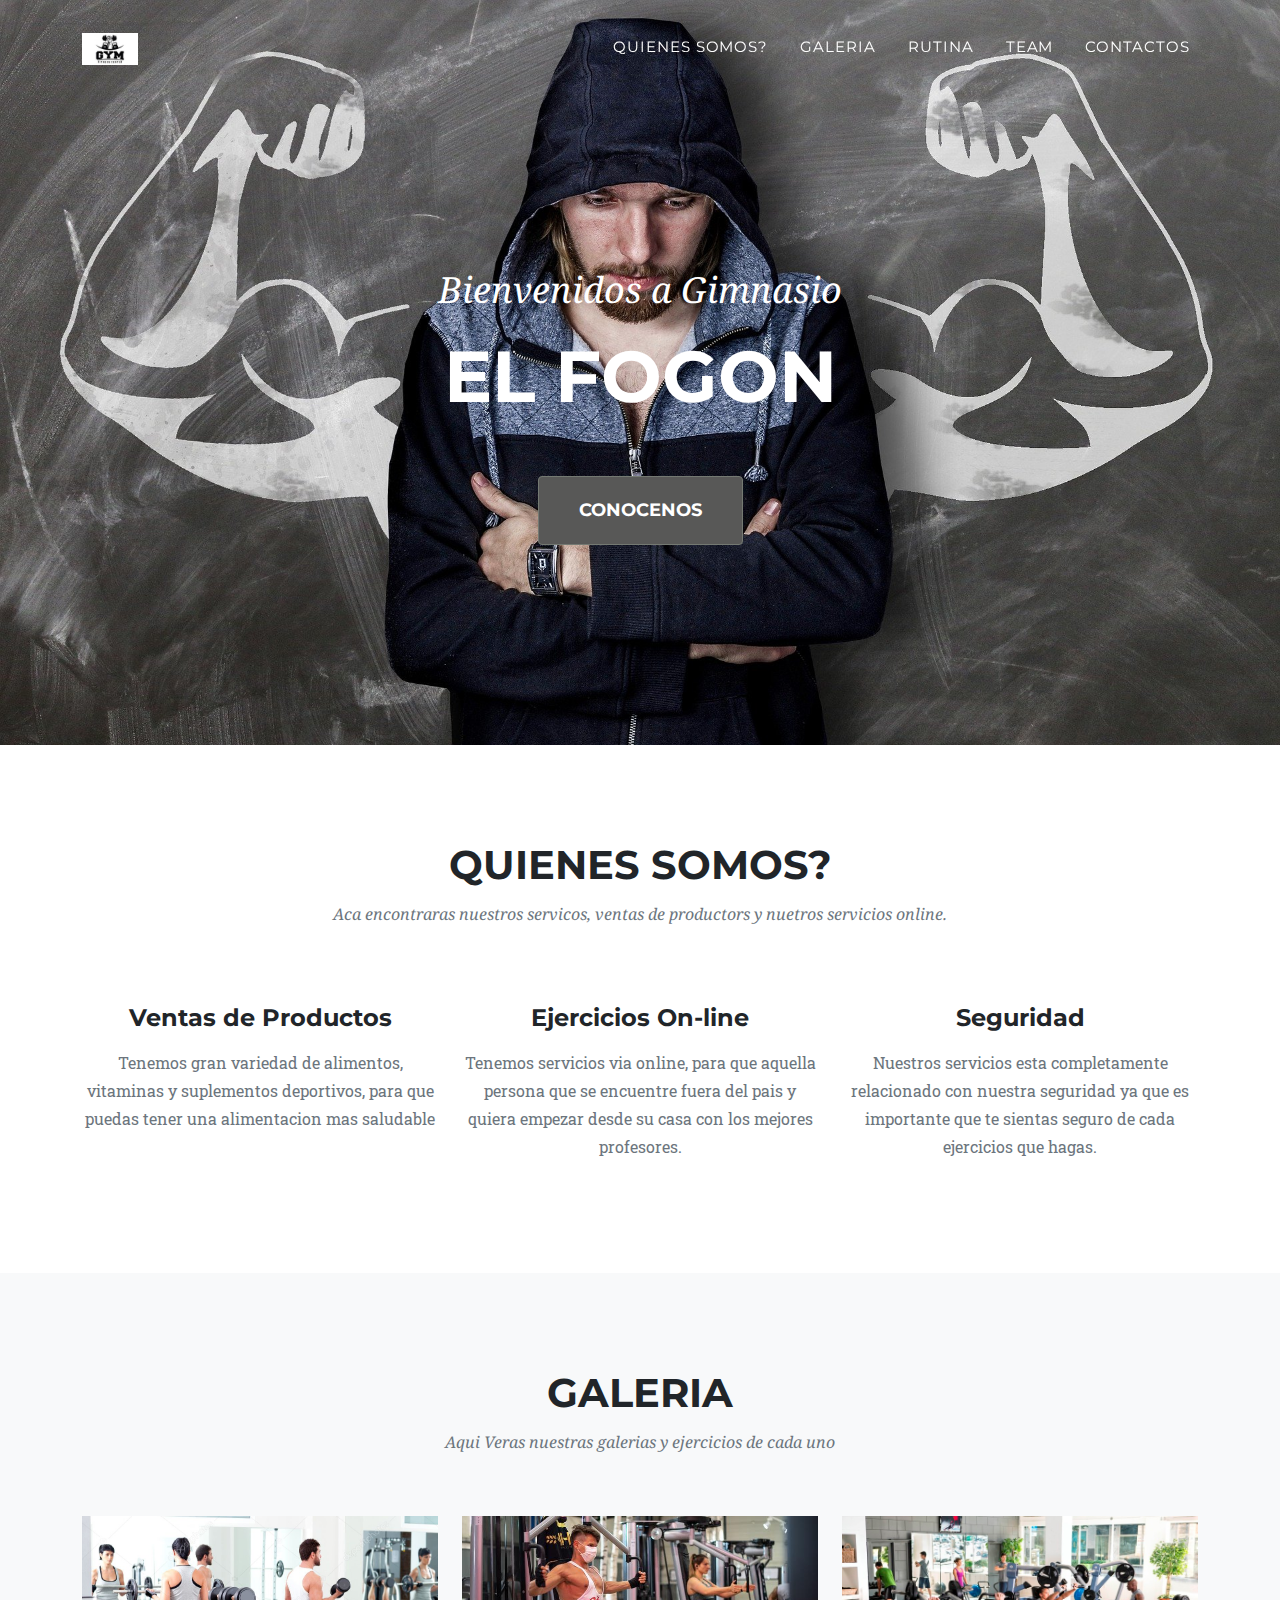
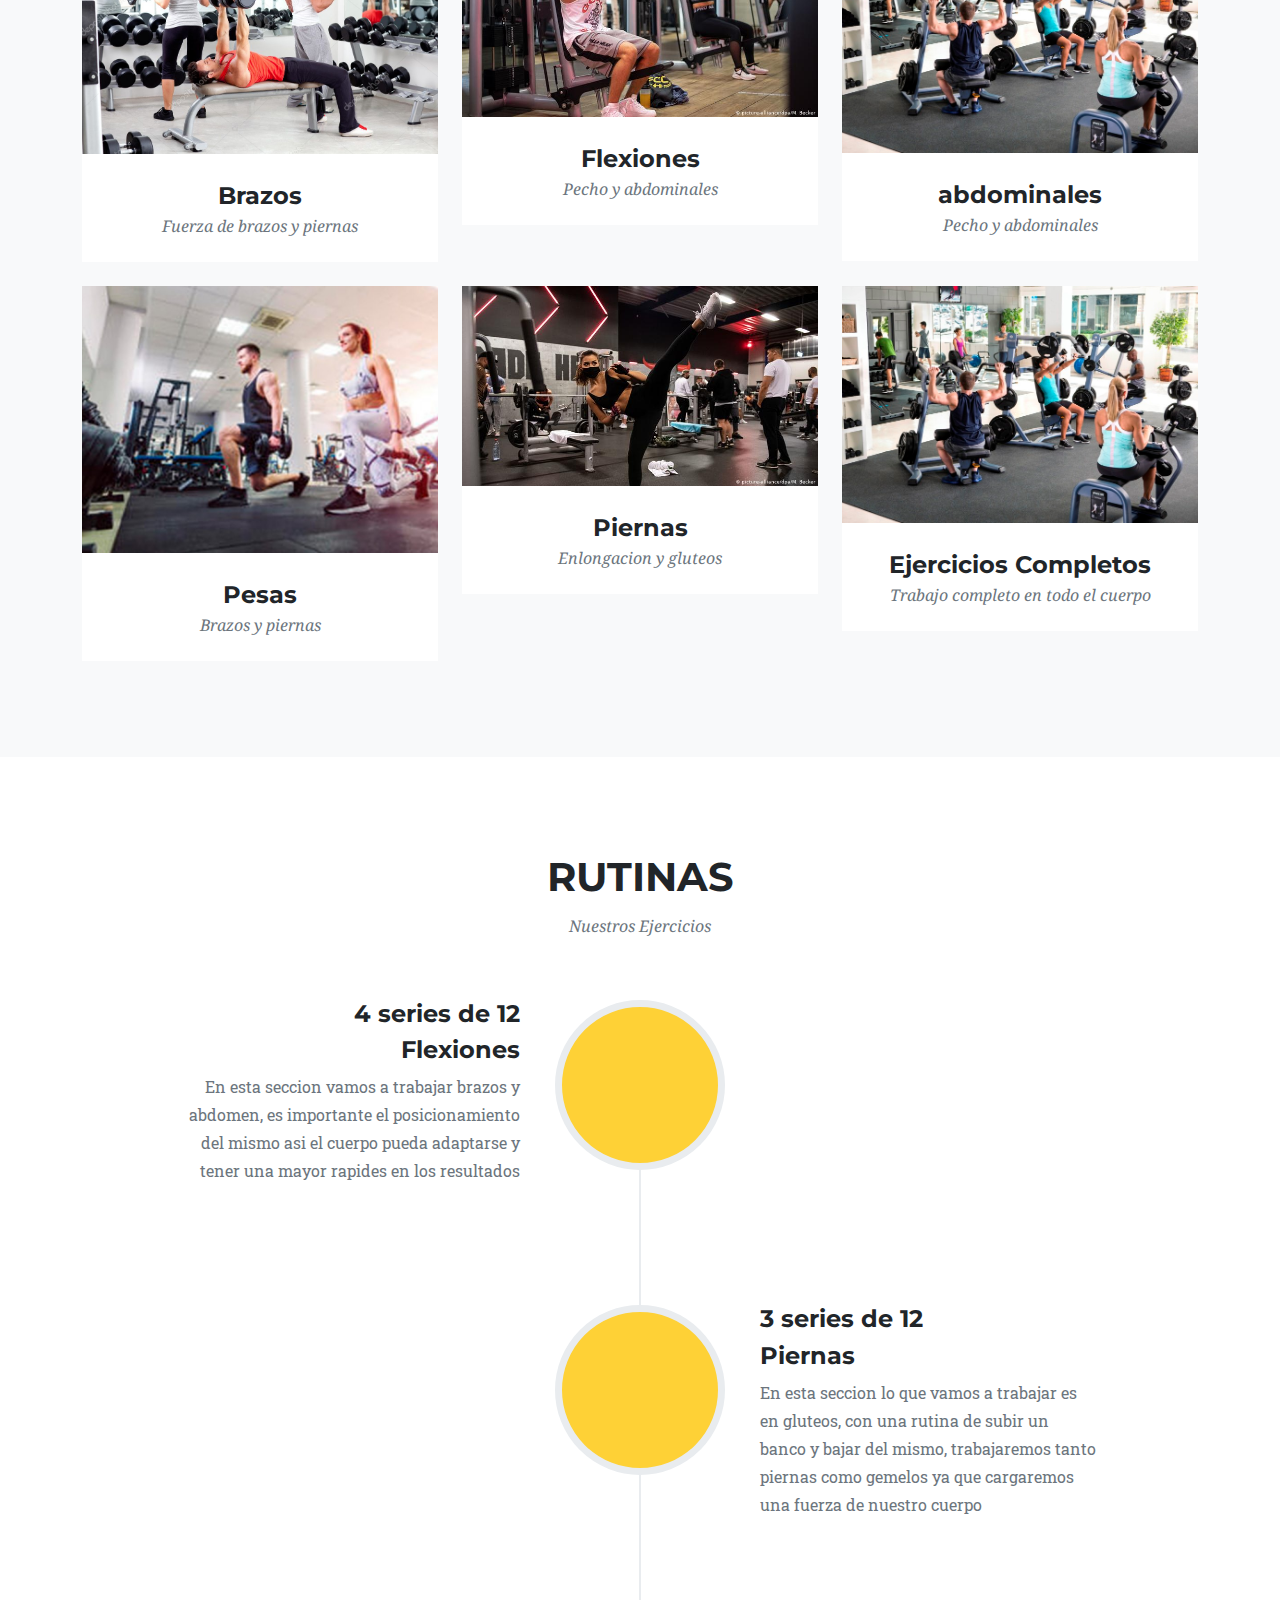
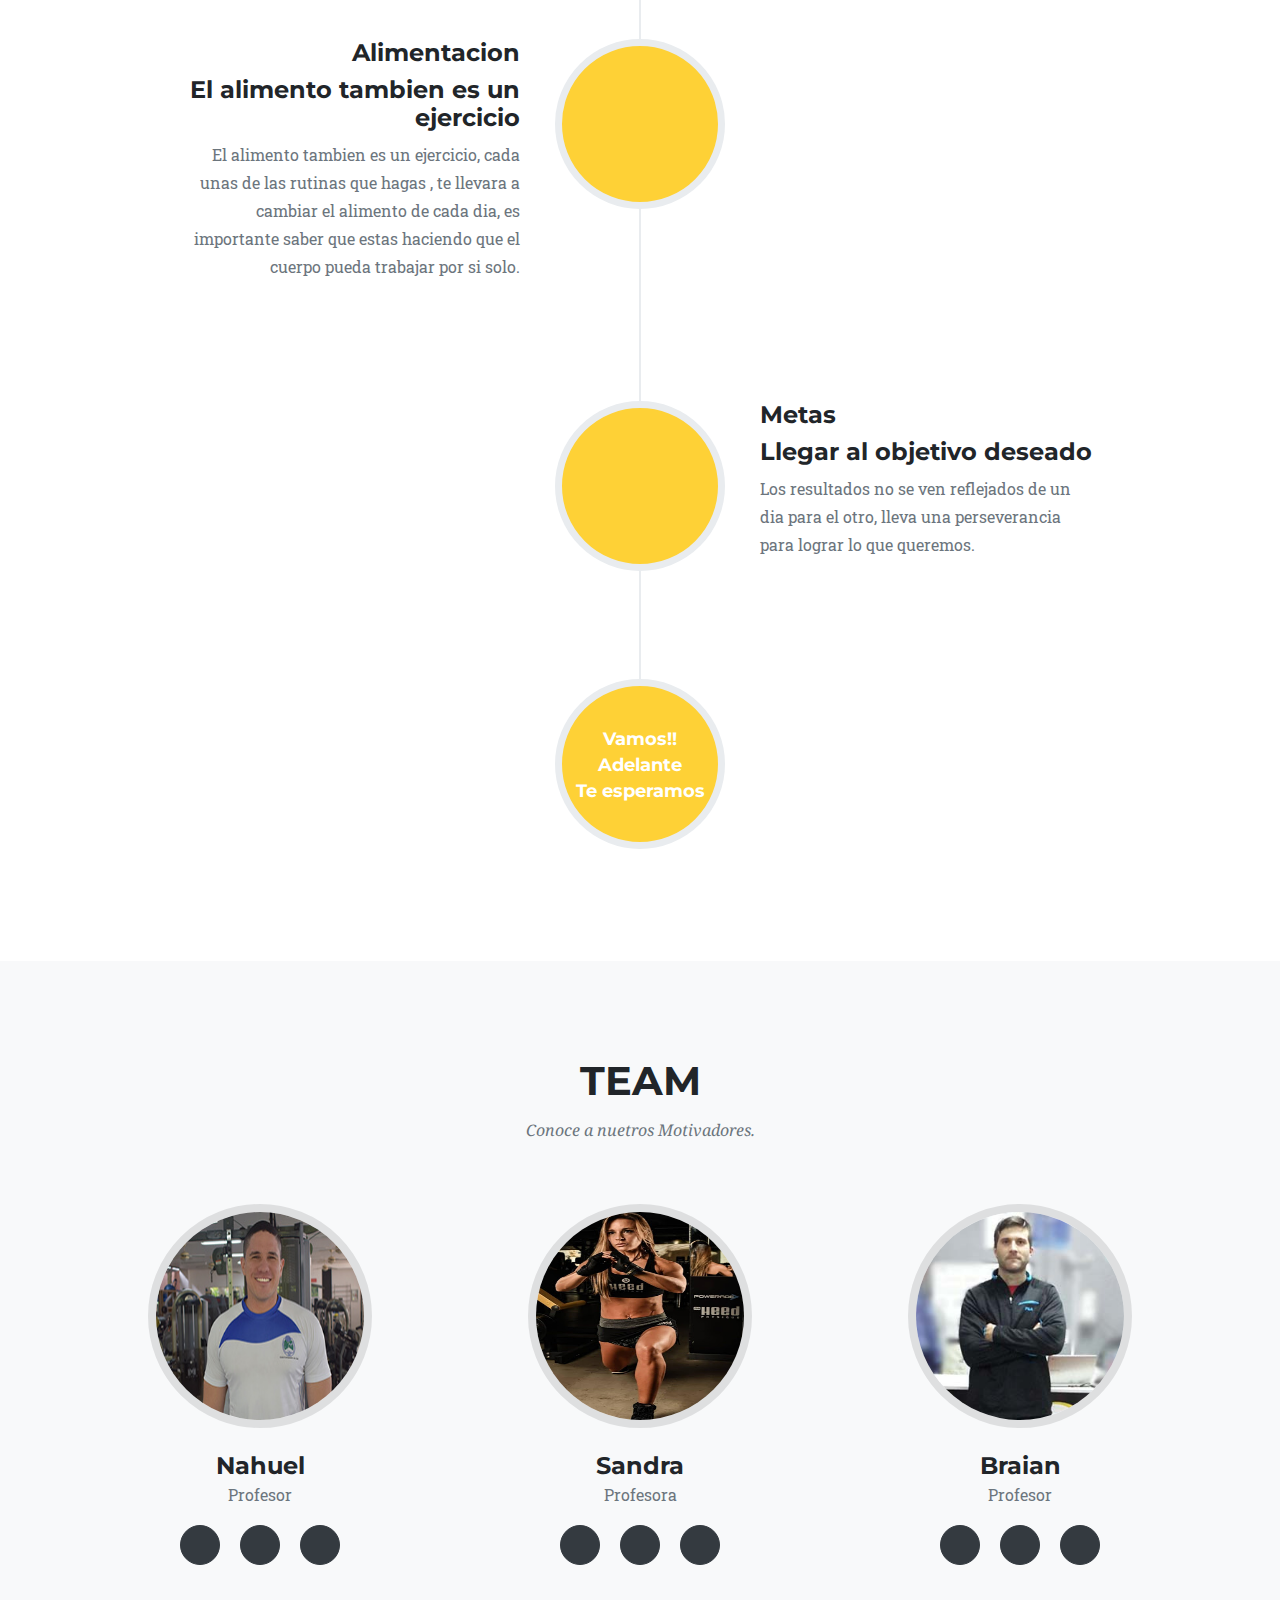
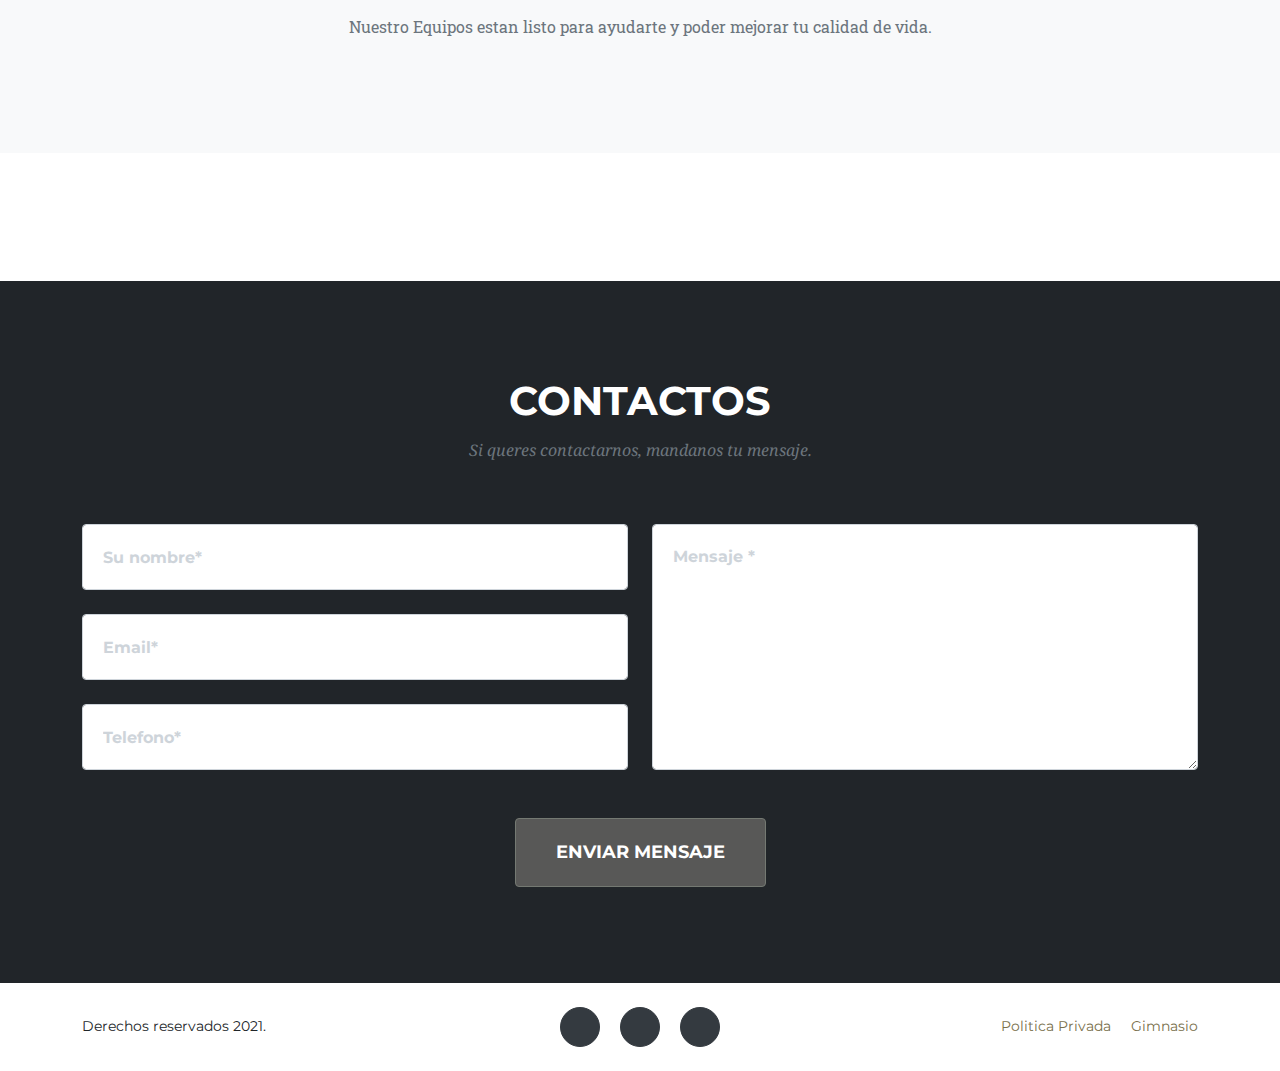
==== commit cbaed316: "se agrego imagen en sass" ====
--- a/index.html
+++ b/index.html
@@ -7,7 +7,7 @@
         <meta name="description" content="Gimnasio el fogon, esta situada en la cidad de adrogue, te proporciona los mejores entrenamientos y rutinas." />
         <meta name="author" content="" />
         <title>Gimnasio "El fogon"</title>
-        <link rel="icon" type="image/x-icon" href="Imagenes/Foto1.JPG.jpg"/>
+        <link rel="icon" type="image/x-icon" href="imagenes/Foto1.JPG.jpg"/>
         <!-- Font Awesome icons (free version)-->
         <script src="https://use.fontawesome.com/releases/v5.15.1/js/all.js" crossorigin="anonymous"></script>
         <!-- Google fonts-->
@@ -21,7 +21,7 @@
         <!-- Navigation-->
         <nav class="navbar navbar-expand-lg navbar-dark fixed-top" id="mainNav">
             <div class="container">
-                <a class="navbar-brand js-scroll-trigger" href="#page-top"><img src="Imagenes/logo.jpg" alt="Gimnasio en adrogue, el fogon" /></a>
+                <a class="navbar-brand js-scroll-trigger" href="#page-top"><img src="imagenes/logo.jfif" alt="" /></a>
                 <button class="navbar-toggler navbar-toggler-right" type="button" data-toggle="collapse" data-target="#navbarResponsive" aria-controls="navbarResponsive" aria-expanded="false" aria-label="Toggle navigation">
                     Menu
                     <i class="fas fa-bars ml-1"></i>
@@ -98,7 +98,7 @@
                                 <div class="portfolio-hover">
                                     <div class="portfolio-hover-content"><i class="fas fa-plus fa-3x"></i></div>
                                 </div>
-                                <img class="img-fluid" src="Imagenes/Foto1.JPG.jpg" alt="Ejercicios de brazos rapido, adrogue" />
+                                <img class="img-fluid" src="imagenes/Foto1.JPG.jpg" alt="Ejercicios de brazos rapido, adrogue" />
                             </a>
                             <div class="portfolio-caption">
                                 <div class="portfolio-caption-heading">Brazos</div>
@@ -112,7 +112,7 @@
                                 <div class="portfolio-hover">
                                     <div class="portfolio-hover-content"><i class="fas fa-plus fa-3x"></i></div>
                                 </div>
-                                <img class="img-fluid" src="Imagenes/Foto3.jpg" alt="Ejercicios de Flexiones, Adrogue" />
+                                <img class="img-fluid" src="imagenes/Foto3.jpg" alt="Ejercicios de Flexiones, Adrogue" />
                             </a>
                             <div class="portfolio-caption">
                                 <div class="portfolio-caption-heading">Flexiones</div>
@@ -126,7 +126,7 @@
                                 <div class="portfolio-hover">
                                     <div class="portfolio-hover-content"><i class="fas fa-plus fa-3x"></i></div>
                                 </div>
-                                <img class="img-fluid" src="Imagenes/Foto2.jpg" alt="Ejercicios abdominales, Adrogue" />
+                                <img class="img-fluid" src="imagenes/Foto2.jpg" alt="Ejercicios abdominales, Adrogue" />
                             </a>
                             <div class="portfolio-caption">
                                 <div class="portfolio-caption-heading">abdominales</div>
@@ -140,7 +140,7 @@
                                 <div class="portfolio-hover">
                                     <div class="portfolio-hover-content"><i class="fas fa-plus fa-3x"></i></div>
                                 </div>
-                                <img class="img-fluid" src="Imagenes/gimnasio.jpeg" alt="Ejercicios completos de brazos y piernas" />
+                                <img class="img-fluid" src="imagenes/gimnasio.jpeg" alt="Ejercicios completos de brazos y piernas" />
                             </a>
                             <div class="portfolio-caption">
                                 <div class="portfolio-caption-heading">Pesas</div>
@@ -168,7 +168,7 @@
                                 <div class="portfolio-hover">
                                     <div class="portfolio-hover-content"><i class="fas fa-plus fa-3x"></i></div>
                                 </div>
-                                <img class="img-fluid" src="imagenes/Foto2.jpg" alt="los mejores ejercicios, adrogue" />
+                                <img class="img-fluid" src="imagenes/Foto2.jpg" alt="" />
                             </a>
                             <div class="portfolio-caption">
                                 <div class="portfolio-caption-heading">Ejercicios Completos</div>
@@ -255,7 +255,7 @@
                 <div class="row">
                     <div class="col-lg-4">
                         <div class="team-member">
-                            <img class="mx-auto rounded-circle" src="Imagenes/profesor-gimnasio-paolo-conde-club-campestre-cali.jpg" alt="Profesor Nahuel, Adrogue , " />
+                            <img class="mx-auto rounded-circle" src="imagenes/profesor-gimnasio-paolo-conde-club-campestre-cali.jpg" alt="Profesor Nahuel, Adrogue , " />
                             <h4>Nahuel</h4>
                             <p class="text-muted">Profesor</p>
                             <a class="btn btn-dark btn-social mx-2" href="#!"><i class="fab fa-twitter"></i></a>
@@ -265,7 +265,7 @@
                     </div>
                     <div class="col-lg-4">
                         <div class="team-member">
-                            <img class="mx-auto rounded-circle" src="Imagenes/unnamed (1).jpg" alt="Prfesora Sandra, adrogue" />
+                            <img class="mx-auto rounded-circle" src="imagenes/unnamed (1).jpg" alt="Prfesora Sandra, adrogue" />
                             <h4>Sandra</h4>
                             <p class="text-muted">Profesora</p>
                             <a class="btn btn-dark btn-social mx-2" href="#!"><i class="fab fa-twitter"></i></a>
@@ -275,7 +275,7 @@
                     </div>
                     <div class="col-lg-4">
                         <div class="team-member">
-                            <img class="mx-auto rounded-circle" src="Imagenes/unnamed.jpg" alt="Profesor Braian, Adrogue" />
+                            <img class="mx-auto rounded-circle" src="imagenes/unnamed.jpg" alt="Profesor Braian, Adrogue" />
                             <h4>Braian</h4>
                             <p class="text-muted">Profesor</p>
                             <a class="btn btn-dark btn-social mx-2" href="#!"><i class="fab fa-twitter"></i></a>
@@ -368,7 +368,7 @@
         <div class="portfolio-modal modal fade" id="portfolioModal1" tabindex="-1" role="dialog" aria-hidden="true">
             <div class="modal-dialog">
                 <div class="modal-content">
-                    <div class="close-modal" data-dismiss="modal"><img src="Iconos/assets/img/close-icon.svg" alt="Close modal" /></div>
+                    <div class="close-modal" data-dismiss="modal"><img src="assets/img/close-icon.svg" alt="Close modal" /></div>
                     <div class="container">
                         <div class="row justify-content-center">
                             <div class="col-lg-8">
@@ -376,7 +376,7 @@
                                     <!-- Project Details Go Here-->
                                     <h2 class="text-uppercase">Brazos</h2>
                                     <p class="item-intro text-muted">Ejercicios con brazos</p>
-                                    <img class="img-fluid d-block mx-auto" src="imagenes/flexiones-de-brazos.jpg" alt="" />
+                                    <img class="img-fluid d-block mx-auto" src="Imagenes/flexiones-de-brazos.jpg" alt="" />
                                     <p>En esta seccion hacemos tareas sobre brazos y poder ejercitarlos para tener una implementacion sobre lo mismo , ya que va acompañado de una rutina y alimentos para fortalecer los musculos el mismo.</p>
                                     <ul class="list-inline">
                                         <li>Series: 4 de 12</li>
@@ -398,7 +398,7 @@
         <div class="portfolio-modal modal fade" id="portfolioModal2" tabindex="-1" role="dialog" aria-hidden="true">
             <div class="modal-dialog">
                 <div class="modal-content">
-                    <div class="close-modal" data-dismiss="modal"><img src="Iconos/assets/img/close-icon.svg" alt="Close modal" /></div>
+                    <div class="close-modal" data-dismiss="modal"><img src="assets/img/close-icon.svg" alt="Close modal" /></div>
                     <div class="container">
                         <div class="row justify-content-center">
                             <div class="col-lg-8">
@@ -428,7 +428,7 @@
         <div class="portfolio-modal modal fade" id="portfolioModal3" tabindex="-1" role="dialog" aria-hidden="true">
             <div class="modal-dialog">
                 <div class="modal-content">
-                    <div class="close-modal" data-dismiss="modal"><img src="Iconos/assets/img/close-icon.svg" alt="Close modal" /></div>
+                    <div class="close-modal" data-dismiss="modal"><img src="assets/img/close-icon.svg" alt="Close modal" /></div>
                     <div class="container">
                         <div class="row justify-content-center">
                             <div class="col-lg-8">
@@ -458,7 +458,7 @@
         <div class="portfolio-modal modal fade" id="portfolioModal4" tabindex="-1" role="dialog" aria-hidden="true">
             <div class="modal-dialog">
                 <div class="modal-content">
-                    <div class="close-modal" data-dismiss="modal"><img src="Iconos/assets/img/close-icon.svg" alt="Close modal" /></div>
+                    <div class="close-modal" data-dismiss="modal"><img src="assets/img/close-icon.svg" alt="Close modal" /></div>
                     <div class="container">
                         <div class="row justify-content-center">
                             <div class="col-lg-8">
@@ -488,7 +488,7 @@
         <div class="portfolio-modal modal fade" id="portfolioModal5" tabindex="-1" role="dialog" aria-hidden="true">
             <div class="modal-dialog">
                 <div class="modal-content">
-                    <div class="close-modal" data-dismiss="modal"><img src="Iconos/assets/img/close-icon.svg" alt="Close modal" /></div>
+                    <div class="close-modal" data-dismiss="modal"><img src="assets/img/close-icon.svg" alt="Close modal" /></div>
                     <div class="container">
                         <div class="row justify-content-center">
                             <div class="col-lg-8">
@@ -496,7 +496,7 @@
                                     <!-- Project Details Go Here-->
                                     <h2 class="text-uppercase">Piernas</h2>
                                     <p class="item-intro text-muted">Tareas de Piernas y Gluteos.</p>
-                                    <img class="img-fluid d-block mx-auto" src="Imagenes/foto4.jpg" alt="" />
+                                    <img class="img-fluid d-block mx-auto" src="../Idea + Moregui/Imagenes/unnamed (1).jpg" alt="" />
                                     <p>Nuestro trabajo sera que las piernas puedan trabajar solas cuando estes caminando o en tu rutina diaria, seguir con el objetivo de mejorar tu calidad de vida, es por eso que nuestros tutores estarn listos para enseñarte</p>
                                     <ul class="list-inline">
                                         <li>Rutina: 4 de 6</li>
@@ -518,7 +518,7 @@
         <div class="portfolio-modal modal fade" id="portfolioModal6" tabindex="-1" role="dialog" aria-hidden="true">
             <div class="modal-dialog">
                 <div class="modal-content">
-                    <div class="close-modal" data-dismiss="modal"><img src="Iconos/assets/img/close-icon.svg" alt="Close modal" /></div>
+                    <div class="close-modal" data-dismiss="modal"><img src="assets/img/close-icon.svg" alt="Close modal" /></div>
                     <div class="container">
                         <div class="row justify-content-center">
                             <div class="col-lg-8">
@@ -526,7 +526,7 @@
                                     <!-- Project Details Go Here-->
                                     <h2 class="text-uppercase">Ejercicios Completos</h2>
                                     <p class="item-intro text-muted">Tareas Completas.</p>
-                                    <img class="img-fluid d-block mx-auto" src="/Imagenes/unnamed.jpg" alt="Facil de aprender" />
+                                    <img class="img-fluid d-block mx-auto" src="../Idea + Moregui/Imagenes/unnamed.jpg" alt="" />
                                     <p>En esta Seccion el Profesor nahuel te enseñara las rutinas a realizar y poder mejorar tu calidad de vida, nuestra meta es que llegues a disfutar tu vida plena y sin complicaciones</p>
                                     <ul class="list-inline">
                                         <li>Profesor: Nahuel</li>
--- a/scss/styles.css
+++ b/scss/styles.css
@@ -156,7 +156,7 @@
 }
 
 a:hover {
-  color: #e6b301;
+  color: #131007;
   text-decoration: underline;
 }
 
@@ -10968,7 +10968,7 @@
   padding-bottom: 6rem;
   text-align: center;
   color: #fff;
-  background-image: url(../Imagenes/man-2037255_1920.jpg);
+  background-image: url(../imagenes/man-2037255_1920.jpg);
   background-repeat: no-repeat;
   background-attachment: scroll;
   background-position: center center;
@@ -11410,6 +11410,4 @@
   font-size: 0.9rem;
   font-family: "Montserrat", -apple-system, BlinkMacSystemFont, "Segoe UI", Roboto, "Helvetica Neue", Arial, sans-serif, "Apple Color Emoji", "Segoe UI Emoji", "Segoe UI Symbol", "Noto Color Emoji";
 }
-/*# sourceMappingURL=styles.css.map */
-
-
+/*# sourceMappingURL=styles.css.map */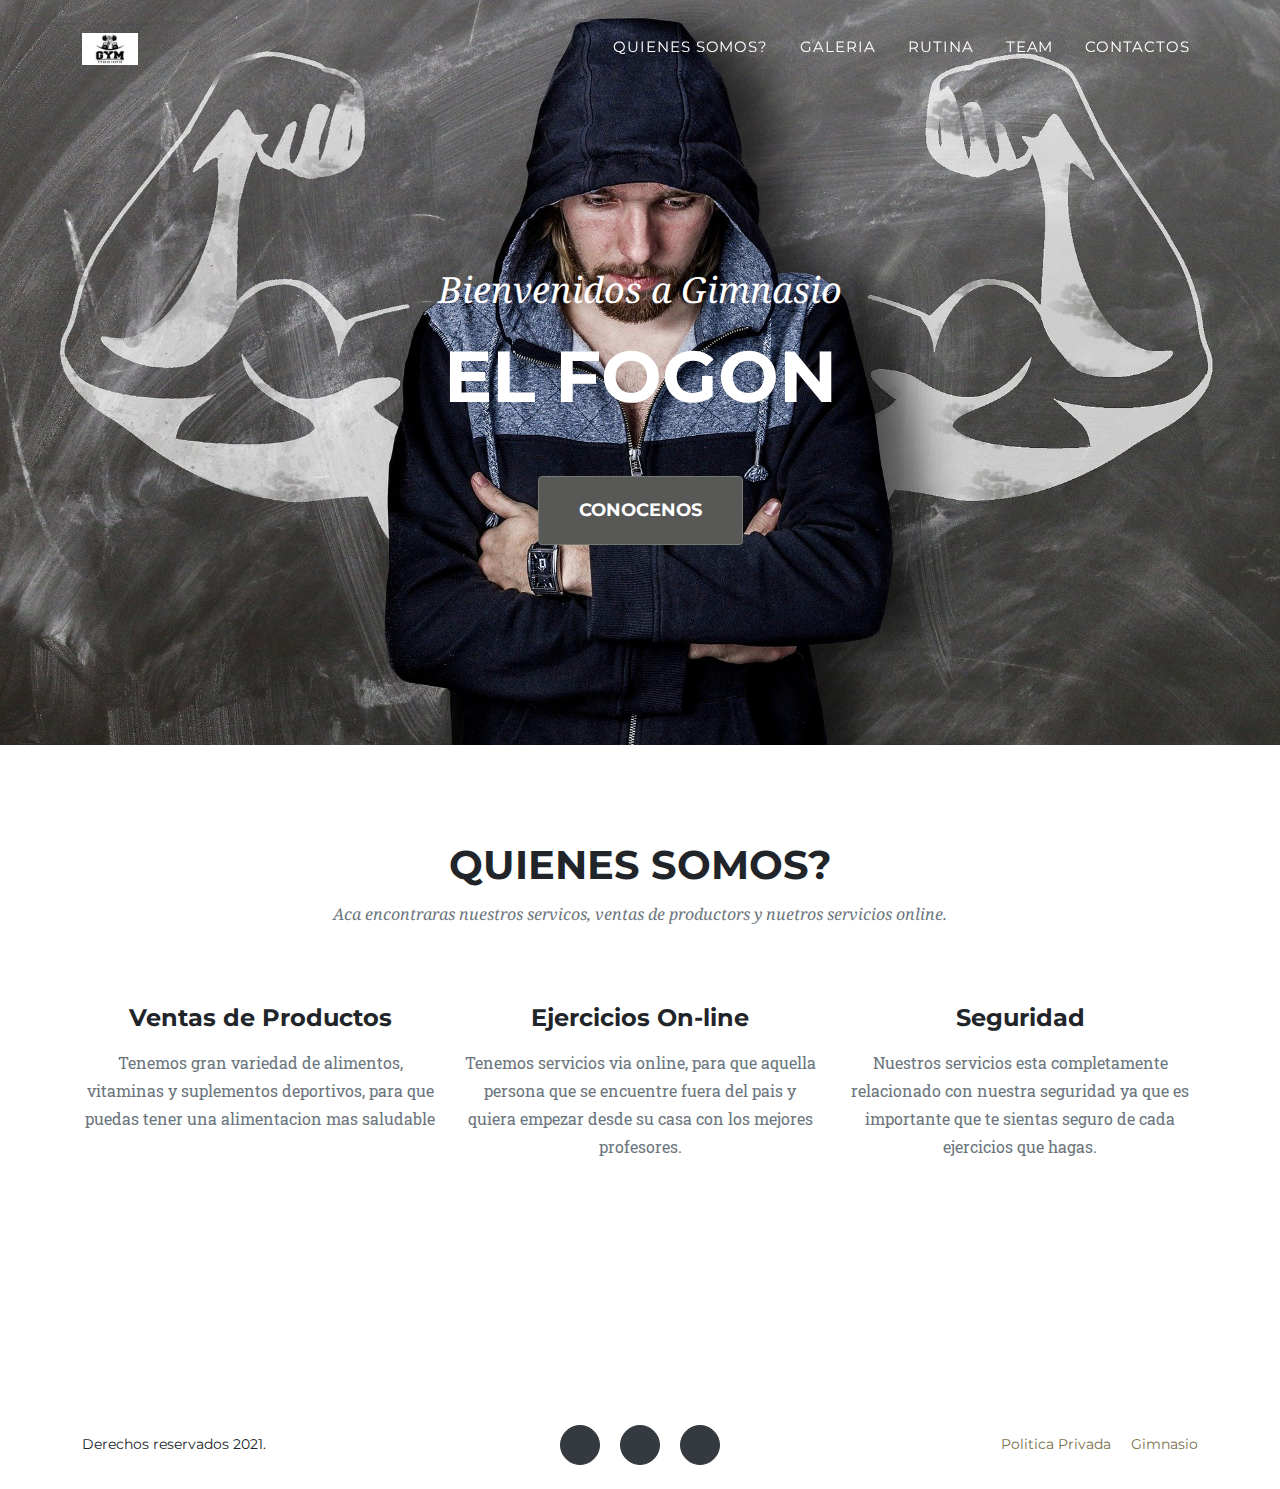
==== commit 36426090: "se cambio html" ====
--- a/index.html
+++ b/index.html
@@ -29,10 +29,10 @@
                 <div class="collapse navbar-collapse" id="navbarResponsive">
                     <ul class="navbar-nav text-uppercase ml-auto">
                         <li class="nav-item"><a class="nav-link js-scroll-trigger" href="#services">Quienes somos?</a></li>
-                        <li class="nav-item"><a class="nav-link js-scroll-trigger" href="#portfolio">Galeria</a></li>
-                        <li class="nav-item"><a class="nav-link js-scroll-trigger" href="#about">Rutina</a></li>
-                        <li class="nav-item"><a class="nav-link js-scroll-trigger" href="#team">team</a></li>
-                        <li class="nav-item"><a class="nav-link js-scroll-trigger" href="#contact">Contactos</a></li>
+                        <li class="nav-item"><a class="nav-link js-scroll-trigger" href="galeria.html">Galeria</a></li>
+                        <li class="nav-item"><a class="nav-link js-scroll-trigger" href="listas.html">Rutina</a></li>
+                        <li class="nav-item"><a class="nav-link js-scroll-trigger" href="tablas.html">team</a></li>
+                        <li class="nav-item"><a class="nav-link js-scroll-trigger" href="Formulario.html">Contactos</a></li>
                     </ul>
                 </div>
             </div>
@@ -82,213 +82,8 @@
                 </div>
             </div>
         </section>
-        <!-- Portfolio Grid-->
-        <meta name="keywords" content="fotos de ejercicios, rutinas de ejercicios en casa">
-        <meta name="description" content="La transparencia de cada rutina, estan reflejadas para que puedas ver como trabajamos." />
-        <section class="page-section bg-light" id="portfolio">
-            <div class="container">
-                <div class="text-center">
-                    <h2 class="section-heading text-uppercase">Galeria</h2>
-                    <h3 class="section-subheading text-muted">Aqui Veras nuestras galerias y ejercicios de cada uno</h3>
-                </div>
-                <div class="row">
-                    <div class="col-lg-4 col-sm-6 mb-4">
-                        <div class="portfolio-item">
-                            <a class="portfolio-link" data-toggle="modal" href="#portfolioModal1">
-                                <div class="portfolio-hover">
-                                    <div class="portfolio-hover-content"><i class="fas fa-plus fa-3x"></i></div>
-                                </div>
-                                <img class="img-fluid" src="imagenes/Foto1.JPG.jpg" alt="Ejercicios de brazos rapido, adrogue" />
-                            </a>
-                            <div class="portfolio-caption">
-                                <div class="portfolio-caption-heading">Brazos</div>
-                                <div class="portfolio-caption-subheading text-muted">Fuerza de brazos y piernas</div>
-                            </div>
-                        </div>
-                    </div>
-                    <div class="col-lg-4 col-sm-6 mb-4">
-                        <div class="portfolio-item">
-                            <a class="portfolio-link" data-toggle="modal" href="#portfolioModal2">
-                                <div class="portfolio-hover">
-                                    <div class="portfolio-hover-content"><i class="fas fa-plus fa-3x"></i></div>
-                                </div>
-                                <img class="img-fluid" src="imagenes/Foto3.jpg" alt="Ejercicios de Flexiones, Adrogue" />
-                            </a>
-                            <div class="portfolio-caption">
-                                <div class="portfolio-caption-heading">Flexiones</div>
-                                <div class="portfolio-caption-subheading text-muted">Pecho y abdominales</div>
-                            </div>
-                        </div>
-                    </div>
-                    <div class="col-lg-4 col-sm-6 mb-4">
-                        <div class="portfolio-item">
-                            <a class="portfolio-link" data-toggle="modal" href="#portfolioModal3">
-                                <div class="portfolio-hover">
-                                    <div class="portfolio-hover-content"><i class="fas fa-plus fa-3x"></i></div>
-                                </div>
-                                <img class="img-fluid" src="imagenes/Foto2.jpg" alt="Ejercicios abdominales, Adrogue" />
-                            </a>
-                            <div class="portfolio-caption">
-                                <div class="portfolio-caption-heading">abdominales</div>
-                                <div class="portfolio-caption-subheading text-muted">Pecho y abdominales</div>
-                            </div>
-                        </div>
-                    </div>
-                    <div class="col-lg-4 col-sm-6 mb-4 mb-lg-0">
-                        <div class="portfolio-item">
-                            <a class="portfolio-link" data-toggle="modal" href="#portfolioModal4">
-                                <div class="portfolio-hover">
-                                    <div class="portfolio-hover-content"><i class="fas fa-plus fa-3x"></i></div>
-                                </div>
-                                <img class="img-fluid" src="imagenes/gimnasio.jpeg" alt="Ejercicios completos de brazos y piernas" />
-                            </a>
-                            <div class="portfolio-caption">
-                                <div class="portfolio-caption-heading">Pesas</div>
-                                <div class="portfolio-caption-subheading text-muted">Brazos y piernas</div>
-                            </div>
-                        </div>
-                    </div>
-                    <div class="col-lg-4 col-sm-6 mb-4 mb-sm-0">
-                        <div class="portfolio-item">
-                            <a class="portfolio-link" data-toggle="modal" href="#portfolioModal5">
-                                <div class="portfolio-hover">
-                                    <div class="portfolio-hover-content"><i class="fas fa-plus fa-3x"></i></div>
-                                </div>
-                                <img class="img-fluid" src="imagenes/foto4.jpg" alt="Ejercicios de piernas" />
-                            </a>
-                            <div class="portfolio-caption">
-                                <div class="portfolio-caption-heading">Piernas</div>
-                                <div class="portfolio-caption-subheading text-muted">Enlongacion y gluteos</div>
-                            </div>
-                        </div>
-                    </div>
-                    <div class="col-lg-4 col-sm-6">
-                        <div class="portfolio-item">
-                            <a class="portfolio-link" data-toggle="modal" href="#portfolioModal6">
-                                <div class="portfolio-hover">
-                                    <div class="portfolio-hover-content"><i class="fas fa-plus fa-3x"></i></div>
-                                </div>
-                                <img class="img-fluid" src="imagenes/Foto2.jpg" alt="" />
-                            </a>
-                            <div class="portfolio-caption">
-                                <div class="portfolio-caption-heading">Ejercicios Completos</div>
-                                <div class="portfolio-caption-subheading text-muted">Trabajo completo en todo el cuerpo</div>
-                            </div>
-                        </div>
-                    </div>
-                </div>
-            </div>
-        </section>
-        <!-- Team-->
-        <meta name="keywords" content="rutinas, ejercicios">
-        <meta name="description" content="Nuestras rutinas estan certificadas con los mejores entrenadores." />
-        <section class="page-section" id="about">
-            <div class="container">
-                <div class="text-center">
-                    <h2 class="section-heading text-uppercase">Rutinas</h2>
-                    <h3 class="section-subheading text-muted">Nuestros Ejercicios</h3>
-                </div>
-                <ul class="timeline">
-                    <li>
-                        <div class="timeline-image"></div>
-                        <div class="timeline-panel">
-                            <div class="timeline-heading">
-                                <h4>4 series de 12</h4>
-                                <h4 class="subheading">Flexiones</h4>
-                            </div>
-                            <div class="timeline-body"><p class="text-muted">En esta seccion vamos a trabajar brazos y abdomen, es importante el posicionamiento del mismo asi el cuerpo pueda adaptarse y tener una mayor rapides en los resultados</p></div>
-                        </div>
-                    </li>
-                    <li class="timeline-inverted">
-                        <div class="timeline-image"></div>
-                        <div class="timeline-panel">
-                            <div class="timeline-heading">
-                                <h4>3 series de 12</h4>
-                                <h4 class="subheading">Piernas</h4>
-                            </div>
-                            <div class="timeline-body"><p class="text-muted">En esta seccion lo que vamos a trabajar es en gluteos, con una rutina de subir un banco y bajar del mismo, trabajaremos tanto piernas como gemelos ya que cargaremos una fuerza de nuestro cuerpo</p></div>
-                        </div>
-                    </li>
-                    <li>
-                        <div class="timeline-image"></div>
-                        <div class="timeline-panel">
-                            <div class="timeline-heading">
-                                <h4>Alimentacion</h4>
-                                <h4 class="subheading">El alimento tambien es un ejercicio</h4>
-                            </div>
-                            <div class="timeline-body"><p class="text-muted">El alimento tambien es un ejercicio, cada unas de las rutinas que hagas , te llevara a cambiar el alimento de cada dia, es importante saber que estas haciendo que el cuerpo pueda trabajar por si solo.</p></div>
-                        </div>
-                    </li>
-                    <li class="timeline-inverted">
-                        <div class="timeline-image"></div>
-                        <div class="timeline-panel">
-                            <div class="timeline-heading">
-                                <h4>Metas</h4>
-                                <h4 class="subheading">Llegar al objetivo deseado</h4>
-                            </div>
-                            <div class="timeline-body"><p class="text-muted">Los resultados no se ven reflejados de un dia para el otro, lleva una perseverancia para lograr lo que queremos.</p></div>
-                        </div>
-                    </li>
-                    <li class="timeline-inverted">
-                        <div class="timeline-image">
-                            <h4>
-                                Vamos!!
-                                <br />
-                                Adelante
-                                <br />
-                                Te esperamos
-                            </h4>
-                        </div>
-                    </li>
-                </ul>
-            </div>
-        </section>
-        <!-- Team-->
-        <meta name="keywords" content="Exelentes profesores, responsables, Adrogue">
-        <meta name="description" content="Nuestros mejores Equipos, te estan esperando para ayudarte." />
-        <section class="page-section bg-light" id="team">
-            <div class="container">
-                <div class="text-center">
-                    <h2 class="section-heading text-uppercase">Team</h2>
-                    <h3 class="section-subheading text-muted">Conoce a nuetros Motivadores.</h3>
-                </div>
-                <div class="row">
-                    <div class="col-lg-4">
-                        <div class="team-member">
-                            <img class="mx-auto rounded-circle" src="imagenes/profesor-gimnasio-paolo-conde-club-campestre-cali.jpg" alt="Profesor Nahuel, Adrogue , " />
-                            <h4>Nahuel</h4>
-                            <p class="text-muted">Profesor</p>
-                            <a class="btn btn-dark btn-social mx-2" href="#!"><i class="fab fa-twitter"></i></a>
-                            <a class="btn btn-dark btn-social mx-2" href="#!"><i class="fab fa-facebook-f"></i></a>
-                            <a class="btn btn-dark btn-social mx-2" href="#!"><i class="fab fa-linkedin-in"></i></a>
-                        </div>
-                    </div>
-                    <div class="col-lg-4">
-                        <div class="team-member">
-                            <img class="mx-auto rounded-circle" src="imagenes/unnamed (1).jpg" alt="Prfesora Sandra, adrogue" />
-                            <h4>Sandra</h4>
-                            <p class="text-muted">Profesora</p>
-                            <a class="btn btn-dark btn-social mx-2" href="#!"><i class="fab fa-twitter"></i></a>
-                            <a class="btn btn-dark btn-social mx-2" href="#!"><i class="fab fa-facebook-f"></i></a>
-                            <a class="btn btn-dark btn-social mx-2" href="#!"><i class="fab fa-linkedin-in"></i></a>
-                        </div>
-                    </div>
-                    <div class="col-lg-4">
-                        <div class="team-member">
-                            <img class="mx-auto rounded-circle" src="imagenes/unnamed.jpg" alt="Profesor Braian, Adrogue" />
-                            <h4>Braian</h4>
-                            <p class="text-muted">Profesor</p>
-                            <a class="btn btn-dark btn-social mx-2" href="#!"><i class="fab fa-twitter"></i></a>
-                            <a class="btn btn-dark btn-social mx-2" href="#!"><i class="fab fa-facebook-f"></i></a>
-                            <a class="btn btn-dark btn-social mx-2" href="#!"><i class="fab fa-linkedin-in"></i></a>
-                        </div>
-                    </div>
-                </div>
-                <div class="row">
-                    <div class="col-lg-8 mx-auto text-center"><p class="large text-muted">Nuestro Equipos estan listo para ayudarte y poder mejorar tu calidad de vida.</p></div>
-                </div>
-            </div>
-        </section>
+        
+     
         <!-- Clients-->
         <div class="py-5">
             <div class="container">
@@ -308,44 +103,7 @@
                 </div>
             </div>
         </div>
-        <!-- Contact-->
-        <meta name="description" content="Contactanos , Te estamos esperando." />
-        <section class="page-section" id="contact">
-            <div class="container">
-                <div class="text-center">
-                    <h2 class="section-heading text-uppercase">Contactos</h2>
-                    <h3 class="section-subheading text-muted">Si queres contactarnos, mandanos tu mensaje.</h3>
-                </div>
-                <form id="contactForm" name="sentMessage" novalidate="novalidate">
-                    <div class="row align-items-stretch mb-5">
-                        <div class="col-md-6">
-                            <div class="form-group">
-                                <input class="form-control" id="name" type="text" placeholder="Su nombre*" required="required" data-validation-required-message="Please enter your name." />
-                                <p class="help-block text-danger"></p>
-                            </div>
-                            <div class="form-group">
-                                <input class="form-control" id="email" type="email" placeholder="Email*" required="required" data-validation-required-message="Please enter your email address." />
-                                <p class="help-block text-danger"></p>
-                            </div>
-                            <div class="form-group mb-md-0">
-                                <input class="form-control" id="phone" type="tel" placeholder="Telefono*" required="required" data-validation-required-message="Please enter your phone number." />
-                                <p class="help-block text-danger"></p>
-                            </div>
-                        </div>
-                        <div class="col-md-6">
-                            <div class="form-group form-group-textarea mb-md-0">
-                                <textarea class="form-control" id="message" placeholder="Mensaje *" required="required" data-validation-required-message="Please enter a message."></textarea>
-                                <p class="help-block text-danger"></p>
-                            </div>
-                        </div>
-                    </div>
-                    <div class="text-center">
-                        <div id="success"></div>
-                        <button class="btn btn-primary btn-xl text-uppercase" id="sendMessageButton" type="submit">Enviar Mensaje</button>
-                    </div>
-                </form>
-            </div>
-        </section>
+        
         <!-- Footer-->
         <footer class="footer py-4">
             <div class="container">
@@ -363,196 +121,7 @@
                 </div>
             </div>
         </footer>
-        <!-- Portfolio Modals-->
-        <!-- Modal 1-->
-        <div class="portfolio-modal modal fade" id="portfolioModal1" tabindex="-1" role="dialog" aria-hidden="true">
-            <div class="modal-dialog">
-                <div class="modal-content">
-                    <div class="close-modal" data-dismiss="modal"><img src="assets/img/close-icon.svg" alt="Close modal" /></div>
-                    <div class="container">
-                        <div class="row justify-content-center">
-                            <div class="col-lg-8">
-                                <div class="modal-body">
-                                    <!-- Project Details Go Here-->
-                                    <h2 class="text-uppercase">Brazos</h2>
-                                    <p class="item-intro text-muted">Ejercicios con brazos</p>
-                                    <img class="img-fluid d-block mx-auto" src="Imagenes/flexiones-de-brazos.jpg" alt="" />
-                                    <p>En esta seccion hacemos tareas sobre brazos y poder ejercitarlos para tener una implementacion sobre lo mismo , ya que va acompañado de una rutina y alimentos para fortalecer los musculos el mismo.</p>
-                                    <ul class="list-inline">
-                                        <li>Series: 4 de 12</li>
-                                        <li>Musculos : Brazos y antebrazos</li>
-                                        <li>Caategoria: Galeria</li>
-                                    </ul>
-                                    <button class="btn btn-primary" data-dismiss="modal" type="button">
-                                        <i class="fas fa-times mr-1"></i>
-                                        Cerrar
-                                    </button>
-                                </div>
-                            </div>
-                        </div>
-                    </div>
-                </div>
-            </div>
-        </div>
-        <!-- Modal 2-->
-        <div class="portfolio-modal modal fade" id="portfolioModal2" tabindex="-1" role="dialog" aria-hidden="true">
-            <div class="modal-dialog">
-                <div class="modal-content">
-                    <div class="close-modal" data-dismiss="modal"><img src="assets/img/close-icon.svg" alt="Close modal" /></div>
-                    <div class="container">
-                        <div class="row justify-content-center">
-                            <div class="col-lg-8">
-                                <div class="modal-body">
-                                    <!-- Project Details Go Here-->
-                                    <h2 class="text-uppercase">Flexiones</h2>
-                                    <p class="item-intro text-muted">En Esta seccion veremos tanto de brazos como abdominales</p>
-                                    <img class="img-fluid d-block mx-auto" src="Imagenes/5-rutinas-de-ejercicios-según-tus-necesidades.jpg" alt="" />
-                                    <p>En esta seccion podemos encontrar sobre como hacer ejercicios para el abdomen y brazos, mejorar nuestra rutina y alimento. Es importante que estemos alineado a la comida ya que es un factor principal </p>
-                                    <ul class="list-inline">
-                                        <li>Series: 3 de 8</li>
-                                        <li>Meta: Adaptarse </li>
-                                        <li>Categoria: Flexiones</li>
-                                    </ul>
-                                    <button class="btn btn-primary" data-dismiss="modal" type="button">
-                                        <i class="fas fa-times mr-1"></i>
-                                        Cerrar
-                                    </button>
-                                </div>
-                            </div>
-                        </div>
-                    </div>
-                </div>
-            </div>
-        </div>
-        <!-- Modal 3-->
-        <div class="portfolio-modal modal fade" id="portfolioModal3" tabindex="-1" role="dialog" aria-hidden="true">
-            <div class="modal-dialog">
-                <div class="modal-content">
-                    <div class="close-modal" data-dismiss="modal"><img src="assets/img/close-icon.svg" alt="Close modal" /></div>
-                    <div class="container">
-                        <div class="row justify-content-center">
-                            <div class="col-lg-8">
-                                <div class="modal-body">
-                                    <!-- Project Details Go Here-->
-                                    <h2 class="text-uppercase">Abdominales</h2>
-                                    <p class="item-intro text-muted">Aca tenemos que tener perseverancia ya que neceitamos mucha constancia del mismo.</p>
-                                    <img class="img-fluid d-block mx-auto" src="Imagenes/rutina-ejercicios_3-kYpH--1248x698@abc.jpg" alt="" />
-                                    <p>Aca se hace dificin, pero no imposible!, ya que a no vemos resultados de inmediato si no que tarda en llegar , la constancia es un arma fuerte que la podemos utilizar ya que para seguir adelante usaremos la misma.</p>
-                                    <ul class="list-inline">
-                                        <li>Rutina: 3 de 10</li>
-                                        <li>Meta: Adaptacion </li>
-                                        <li>Categoria: Pecho y abdominales</li>
-                                    </ul>
-                                    <button class="btn btn-primary" data-dismiss="modal" type="button">
-                                        <i class="fas fa-times mr-1"></i>
-                                        Cerrar
-                                    </button>
-                                </div>
-                            </div>
-                        </div>
-                    </div>
-                </div>
-            </div>
-        </div>
-        <!-- Modal 4-->
-        <div class="portfolio-modal modal fade" id="portfolioModal4" tabindex="-1" role="dialog" aria-hidden="true">
-            <div class="modal-dialog">
-                <div class="modal-content">
-                    <div class="close-modal" data-dismiss="modal"><img src="assets/img/close-icon.svg" alt="Close modal" /></div>
-                    <div class="container">
-                        <div class="row justify-content-center">
-                            <div class="col-lg-8">
-                                <div class="modal-body">
-                                    <!-- Project Details Go Here-->
-                                    <h2 class="text-uppercase">Pesas</h2>
-                                    <p class="item-intro text-muted">Complementar tarea con pesos</p>
-                                    <img class="img-fluid d-block mx-auto" src="Imagenes/Foto1.JPG.jpg" alt="" />
-                                    <p>En esta Seccion los profesores te van a ayudar a mejorar y a trabajar con las pesas, Ellos determinaran el peso y los movimiento que tendras que realizar</p>
-                                    <ul class="list-inline">
-                                        <li>Rutina: 3 de 8</li>
-                                        <li>Profesora: Sandra</li>
-                                        <li>Categoria: Pesas</li>
-                                    </ul>
-                                    <button class="btn btn-primary" data-dismiss="modal" type="button">
-                                        <i class="fas fa-times mr-1"></i>
-                                        Cerrar
-                                    </button>
-                                </div>
-                            </div>
-                        </div>
-                    </div>
-                </div>
-            </div>
-        </div>
-        <!-- Modal 5-->
-        <div class="portfolio-modal modal fade" id="portfolioModal5" tabindex="-1" role="dialog" aria-hidden="true">
-            <div class="modal-dialog">
-                <div class="modal-content">
-                    <div class="close-modal" data-dismiss="modal"><img src="assets/img/close-icon.svg" alt="Close modal" /></div>
-                    <div class="container">
-                        <div class="row justify-content-center">
-                            <div class="col-lg-8">
-                                <div class="modal-body">
-                                    <!-- Project Details Go Here-->
-                                    <h2 class="text-uppercase">Piernas</h2>
-                                    <p class="item-intro text-muted">Tareas de Piernas y Gluteos.</p>
-                                    <img class="img-fluid d-block mx-auto" src="../Idea + Moregui/Imagenes/unnamed (1).jpg" alt="" />
-                                    <p>Nuestro trabajo sera que las piernas puedan trabajar solas cuando estes caminando o en tu rutina diaria, seguir con el objetivo de mejorar tu calidad de vida, es por eso que nuestros tutores estarn listos para enseñarte</p>
-                                    <ul class="list-inline">
-                                        <li>Rutina: 4 de 6</li>
-                                        <li>Profesora: Sandra</li>
-                                        <li>Categoia: Piernas</li>
-                                    </ul>
-                                    <button class="btn btn-primary" data-dismiss="modal" type="button">
-                                        <i class="fas fa-times mr-1"></i>
-                                        Cerrar
-                                    </button>
-                                </div>
-                            </div>
-                        </div>
-                    </div>
-                </div>
-            </div>
-        </div>
-        <!-- Modal 6-->
-        <div class="portfolio-modal modal fade" id="portfolioModal6" tabindex="-1" role="dialog" aria-hidden="true">
-            <div class="modal-dialog">
-                <div class="modal-content">
-                    <div class="close-modal" data-dismiss="modal"><img src="assets/img/close-icon.svg" alt="Close modal" /></div>
-                    <div class="container">
-                        <div class="row justify-content-center">
-                            <div class="col-lg-8">
-                                <div class="modal-body">
-                                    <!-- Project Details Go Here-->
-                                    <h2 class="text-uppercase">Ejercicios Completos</h2>
-                                    <p class="item-intro text-muted">Tareas Completas.</p>
-                                    <img class="img-fluid d-block mx-auto" src="../Idea + Moregui/Imagenes/unnamed.jpg" alt="" />
-                                    <p>En esta Seccion el Profesor nahuel te enseñara las rutinas a realizar y poder mejorar tu calidad de vida, nuestra meta es que llegues a disfutar tu vida plena y sin complicaciones</p>
-                                    <ul class="list-inline">
-                                        <li>Profesor: Nahuel</li>
-                                        <li>Rutina:El Profesor te dira</li>
-                                        <li>Categoria: Completa</li>
-                                    </ul>
-                                    <button class="btn btn-primary" data-dismiss="modal" type="button">
-                                        <i class="fas fa-times mr-1"></i>
-                                        Cerrar
-                                    </button>
-                                </div>
-                            </div>
-                        </div>
-                    </div>
-                </div>
-            </div>
-        </div>
-        <!-- Bootstrap core JS-->
-        <script src="https://cdnjs.cloudflare.com/ajax/libs/jquery/3.5.1/jquery.min.js"></script>
-        <script src="https://cdn.jsdelivr.net/npm/bootstrap@4.5.3/dist/js/bootstrap.bundle.min.js"></script>
-        <!-- Third party plugin JS-->
-        <script src="https://cdnjs.cloudflare.com/ajax/libs/jquery-easing/1.4.1/jquery.easing.min.js"></script>
-        <!-- Contact form JS-->
-        <script src="assets/mail/jqBootstrapValidation.js"></script>
-        <script src="assets/mail/contact_me.js"></script>
-        <!-- Core theme JS-->
-        <script src="js/scripts.js"></script>
+        
+       
     </body>
 </html>
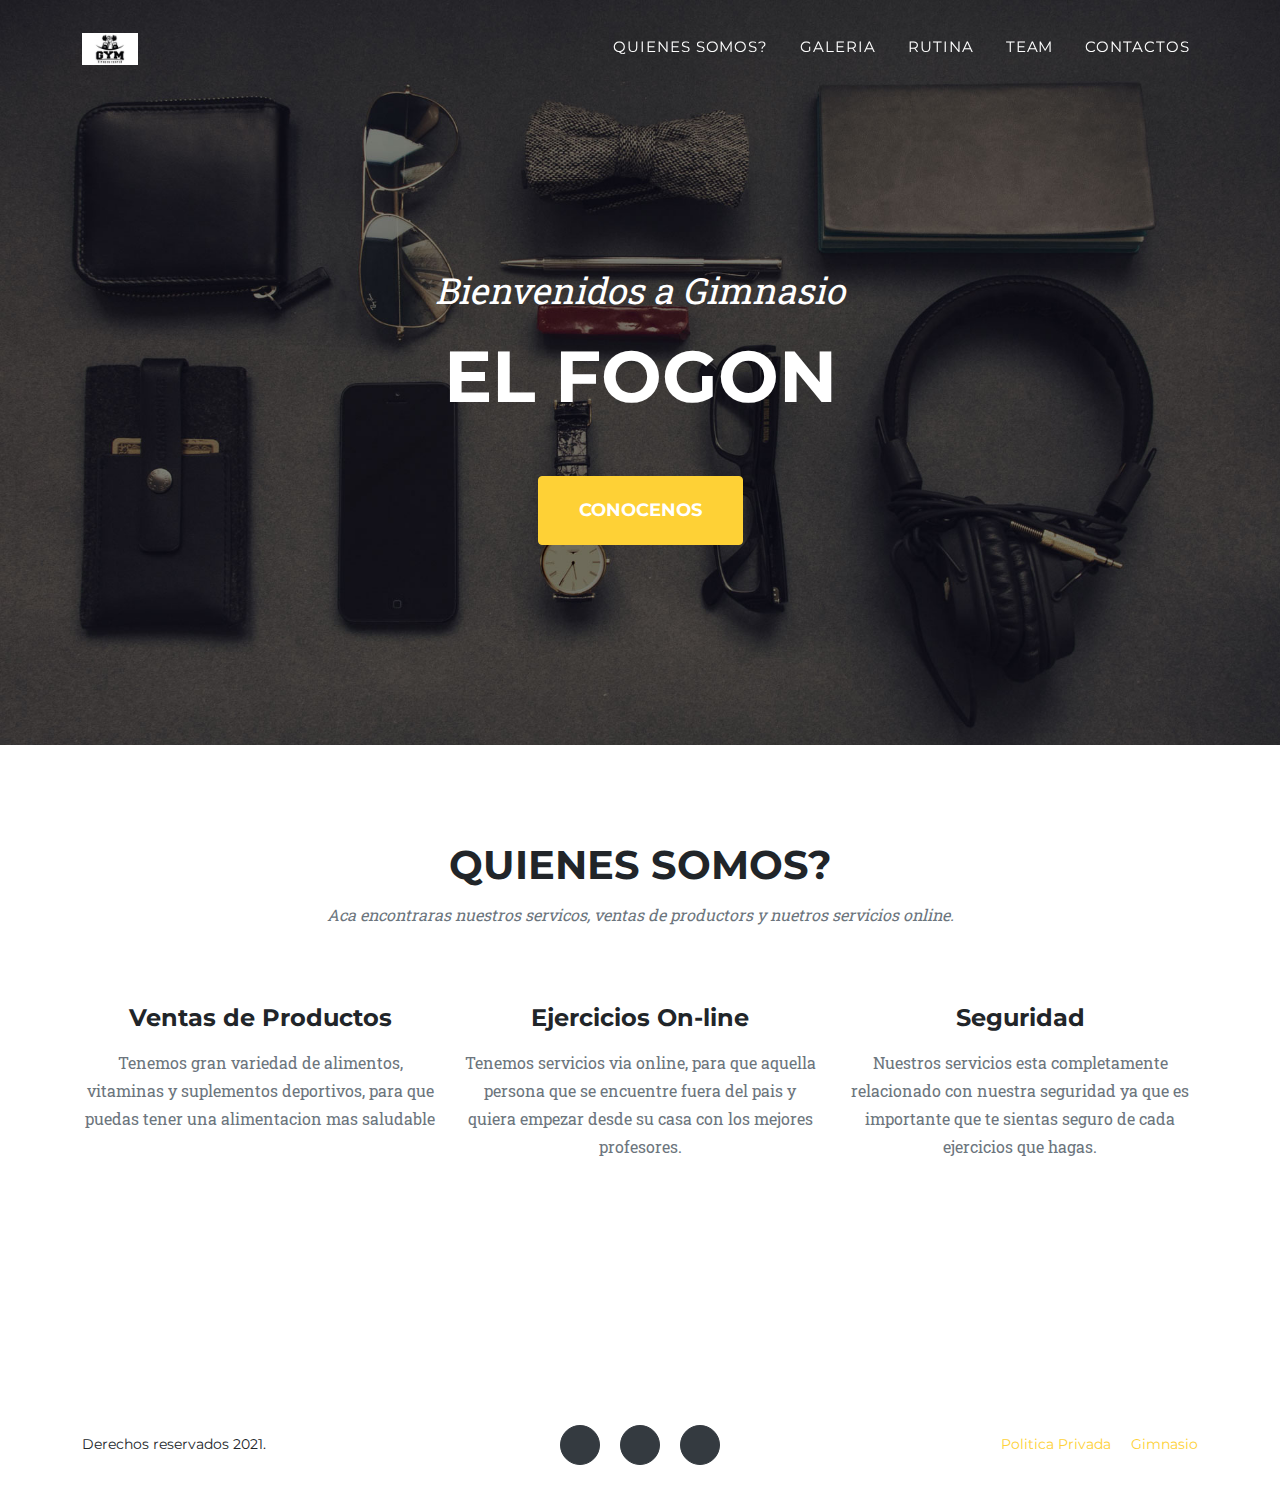
==== commit 465cf4ad: "nuevo proyecto" ====
--- a/index.html
+++ b/index.html
@@ -15,23 +15,23 @@
         <link href="https://fonts.googleapis.com/css?family=Droid+Serif:400,700,400italic,700italic" rel="stylesheet" type="text/css" />
         <link href="https://fonts.googleapis.com/css?family=Roboto+Slab:400,100,300,700" rel="stylesheet" type="text/css" />
         <!-- Core theme CSS (includes Bootstrap)-->
-        <link href="scss/styles.css" rel="stylesheet" />
+        <link href="css/styles.css" rel="stylesheet" />
     </head>
     <body id="page-top">
         <!-- Navigation-->
         <nav class="navbar navbar-expand-lg navbar-dark fixed-top" id="mainNav">
             <div class="container">
-                <a class="navbar-brand js-scroll-trigger" href="#page-top"><img src="imagenes/logo.jfif" alt="" /></a>
+                <a class="navbar-brand js-scroll-trigger" href="#page-top"><img src="imagenes/logo.jfif" alt="index.html" /></a>
                 <button class="navbar-toggler navbar-toggler-right" type="button" data-toggle="collapse" data-target="#navbarResponsive" aria-controls="navbarResponsive" aria-expanded="false" aria-label="Toggle navigation">
                     Menu
                     <i class="fas fa-bars ml-1"></i>
                 </button>
                 <div class="collapse navbar-collapse" id="navbarResponsive">
                     <ul class="navbar-nav text-uppercase ml-auto">
-                        <li class="nav-item"><a class="nav-link js-scroll-trigger" href="#services">Quienes somos?</a></li>
+                        <li class="nav-item"><a class="nav-link js-scroll-trigger" href="index.html">Quienes somos?</a></li>
                         <li class="nav-item"><a class="nav-link js-scroll-trigger" href="galeria.html">Galeria</a></li>
-                        <li class="nav-item"><a class="nav-link js-scroll-trigger" href="listas.html">Rutina</a></li>
-                        <li class="nav-item"><a class="nav-link js-scroll-trigger" href="tablas.html">team</a></li>
+                        <li class="nav-item"><a class="nav-link js-scroll-trigger" href="tablas.html">Rutina</a></li>
+                        <li class="nav-item"><a class="nav-link js-scroll-trigger" href="listas.html">team</a></li>
                         <li class="nav-item"><a class="nav-link js-scroll-trigger" href="Formulario.html">Contactos</a></li>
                     </ul>
                 </div>
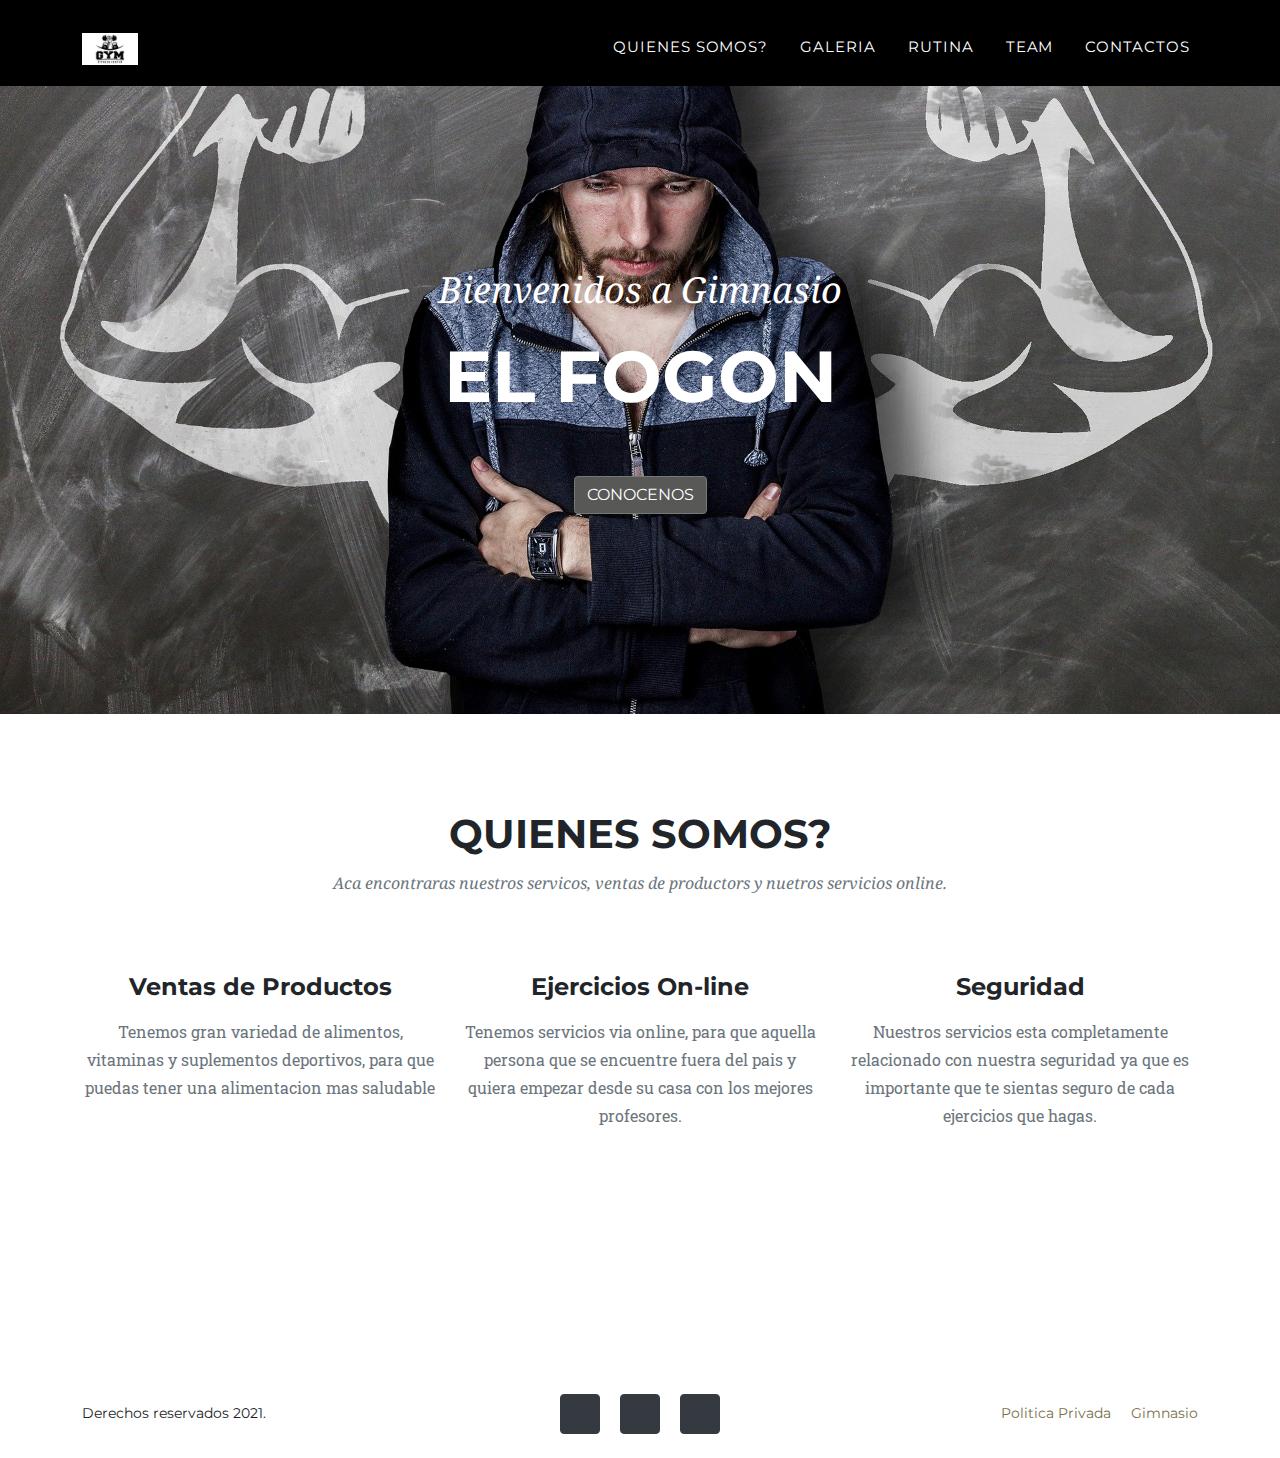
==== commit 8e413dd3: "Proyecto final" ====
--- a/index.html
+++ b/index.html
@@ -14,8 +14,7 @@
         <link href="https://fonts.googleapis.com/css?family=Montserrat:400,700" rel="stylesheet" type="text/css" />
         <link href="https://fonts.googleapis.com/css?family=Droid+Serif:400,700,400italic,700italic" rel="stylesheet" type="text/css" />
         <link href="https://fonts.googleapis.com/css?family=Roboto+Slab:400,100,300,700" rel="stylesheet" type="text/css" />
-        <!-- Core theme CSS (includes Bootstrap)-->
-        <link href="css/styles.css" rel="stylesheet" />
+        <link href="scss/styles.css" rel="stylesheet" />
     </head>
     <body id="page-top">
         <!-- Navigation-->
@@ -81,6 +80,7 @@
                     </div>
                 </div>
             </div>
+            
         </section>
         
      
@@ -104,15 +104,16 @@
             </div>
         </div>
         
+        
         <!-- Footer-->
         <footer class="footer py-4">
             <div class="container">
                 <div class="row align-items-center">
                     <div class="col-lg-4 text-lg-left">Derechos reservados 2021.</div>
                     <div class="col-lg-4 my-3 my-lg-0">
-                        <a class="btn btn-dark btn-social mx-2" href="#!"><i class="fab fa-twitter"></i></a>
-                        <a class="btn btn-dark btn-social mx-2" href="#!"><i class="fab fa-facebook-f"></i></a>
-                        <a class="btn btn-dark btn-social mx-2" href="#!"><i class="fab fa-linkedin-in"></i></a>
+                        <a class="btn btn-dark btn-social mx-2" href="https://www.twittercom/"><i class="fab fa-twitter"></i></a>
+                        <a class="btn btn-dark btn-social mx-2" href="https://www.facebook.com/"><i class="fab fa-facebook-f"></i></a>
+                        <a class="btn btn-dark btn-social mx-2" href="https://ar.linkedin.com/"><i class="fab fa-linkedin-in"></i></a>
                     </div>
                     <div class="col-lg-4 text-lg-right">
                         <a class="mr-3" href="#!">Politica Privada</a>
@@ -121,7 +122,16 @@
                 </div>
             </div>
         </footer>
-        
+        <!-- Bootstrap core JS-->
+        <script src="https://cdnjs.cloudflare.com/ajax/libs/jquery/3.5.1/jquery.min.js"></script>
+        <script src="https://cdn.jsdelivr.net/npm/bootstrap@4.5.3/dist/js/bootstrap.bundle.min.js"></script>
+        <!-- Third party plugin JS-->
+        <script src="https://cdnjs.cloudflare.com/ajax/libs/jquery-easing/1.4.1/jquery.easing.min.js"></script>
+        <!-- Contact form JS-->
+        <script src="assets/mail/jqBootstrapValidation.js"></script>
+        <script src="assets/mail/contact_me.js"></script>
+        <!-- Core theme JS-->
+        <script src="js/scripts.js"></script>
        
     </body>
 </html>
--- a/scss/styles.css
+++ b/scss/styles.css
@@ -0,0 +1,11172 @@
+@charset "UTF-8";
+:root {
+  --blue: #007bff;
+  --indigo: #6610f2;
+  --purple: #6f42c1;
+  --pink: #e83e8c;
+  --red: #dc3545;
+  --orange: #fd7e14;
+  --yellow: #fed136;
+  --green: #28a745;
+  --teal: #20c997;
+  --cyan: #17a2b8;
+  --white: #fff;
+  --gray: #6c757d;
+  --gray-dark: #343a40;
+  --primary: #fed136;
+  --secondary: #6c757d;
+  --success: #28a745;
+  --info: #17a2b8;
+  --warning: #fed136;
+  --danger: #dc3545;
+  --light: #f8f9fa;
+  --dark: #343a40;
+  --breakpoint-xs: 0;
+  --breakpoint-sm: 576px;
+  --breakpoint-md: 768px;
+  --breakpoint-lg: 992px;
+  --breakpoint-xl: 1200px;
+  --font-family-sans-serif: -apple-system, BlinkMacSystemFont, "Segoe UI", Roboto, "Helvetica Neue", Arial, "Noto Sans", sans-serif, "Apple Color Emoji", "Segoe UI Emoji", "Segoe UI Symbol", "Noto Color Emoji";
+  --font-family-monospace: SFMono-Regular, Menlo, Monaco, Consolas, "Liberation Mono", "Courier New", monospace;
+}
+
+*,
+*::before,
+*::after {
+  box-sizing: border-box;
+}
+
+html {
+  font-family: sans-serif;
+  line-height: 1.15;
+  -webkit-text-size-adjust: 100%;
+  -webkit-tap-highlight-color: rgba(0, 0, 0, 0);
+}
+
+article, aside, figcaption, figure, footer, header, hgroup, main, nav, section {
+  display: block;
+}
+
+.team-member {
+  margin-bottom: 3rem;
+  text-align: center;
+}
+
+.team-member img {
+  width: 14rem;
+  height: 14rem;
+  border: 0.5rem solid rgba(0, 0, 0, 0.1);
+}
+
+.team-member h4 {
+  margin-top: 1.5rem;
+  margin-bottom: 0;
+}
+
+.img-brand {
+  height: 2.75rem;
+}
+
+header.masthead {
+  padding-top: 10.5rem;
+  padding-bottom: 6rem;
+  text-align: center;
+  color: #fff;
+  background-image: url(../imagenes/man-2037255_1920.jpg);
+  background-repeat: no-repeat;
+  background-attachment: scroll;
+  background-position: center center;
+  background-size: cover;
+  -webkit-animation: movimiento 10s infinite linear;
+          animation: movimiento 10s infinite linear;
+}
+
+@-webkit-keyframes movimiento {
+  from {
+    background-position: bottom left;
+  }
+  to {
+    background-position: top right;
+  }
+}
+
+@keyframes movimiento {
+  from {
+    background-position: bottom left;
+  }
+  to {
+    background-position: top right;
+  }
+}
+header.masthead .masthead-subheading {
+  font-size: 1.5rem;
+  font-style: italic;
+  line-height: 1.5rem;
+  margin-bottom: 25px;
+  font-family: "Droid Serif", -apple-system, BlinkMacSystemFont, "Segoe UI", Roboto, "Helvetica Neue", Arial, sans-serif, "Apple Color Emoji", "Segoe UI Emoji", "Segoe UI Symbol", "Noto Color Emoji";
+}
+
+header.masthead .masthead-heading {
+  font-size: 3.25rem;
+  font-weight: 700;
+  line-height: 3.25rem;
+  margin-bottom: 2rem;
+  font-family: "Montserrat", -apple-system, BlinkMacSystemFont, "Segoe UI", Roboto, "Helvetica Neue", Arial, sans-serif, "Apple Color Emoji", "Segoe UI Emoji", "Segoe UI Symbol", "Noto Color Emoji";
+}
+
+@media (min-width: 768px) {
+  header.masthead {
+    padding-top: 17rem;
+    padding-bottom: 12.5rem;
+  }
+}
+header.masthead .masthead-subheading {
+  font-size: 2.25rem;
+  font-style: italic;
+  line-height: 2.25rem;
+  margin-bottom: 2rem;
+}
+
+header.masthead .masthead-heading {
+  font-size: 4.5rem;
+  font-weight: 700;
+  line-height: 4.5rem;
+  margin-bottom: 4rem;
+}
+
+#portfolio .portfolio-item {
+  max-width: 25rem;
+  margin-left: auto;
+  margin-right: auto;
+}
+
+#portfolio .portfolio-item .portfolio-link {
+  position: relative;
+  display: block;
+  margin: 0 auto;
+}
+
+#portfolio .portfolio-item .portfolio-link .portfolio-hover {
+  display: flex;
+  position: absolute;
+  width: 100%;
+  height: 100%;
+  background: rgba(254, 209, 54, 0.9);
+  align-items: center;
+  justify-content: center;
+  opacity: 0;
+  transition: opacity ease-in-out 0.25s;
+}
+
+#portfolio .portfolio-item .portfolio-link .portfolio-hover .portfolio-hover-content {
+  font-size: 1.25rem;
+  color: white;
+}
+
+#portfolio .portfolio-item .portfolio-link:hover .portfolio-hover {
+  opacity: 1;
+}
+
+#portfolio .portfolio-item .portfolio-caption {
+  padding: 1.5rem;
+  text-align: center;
+  background-color: #fff;
+}
+
+#portfolio .portfolio-item .portfolio-caption .portfolio-caption-heading {
+  font-size: 1.5rem;
+  font-family: "Montserrat", -apple-system, BlinkMacSystemFont, "Segoe UI", Roboto, "Helvetica Neue", Arial, sans-serif, "Apple Color Emoji", "Segoe UI Emoji", "Segoe UI Symbol", "Noto Color Emoji";
+  font-weight: 700;
+  margin-bottom: 0;
+}
+
+#portfolio .portfolio-item .portfolio-caption .portfolio-caption-subheading {
+  font-style: italic;
+  font-family: "Droid Serif", -apple-system, BlinkMacSystemFont, "Segoe UI", Roboto, "Helvetica Neue", Arial, sans-serif, "Apple Color Emoji", "Segoe UI Emoji", "Segoe UI Symbol", "Noto Color Emoji";
+}
+
+.portfolio-modal .modal-dialog {
+  margin: 1rem;
+  max-width: 100vw;
+}
+
+.portfolio-modal .modal-content {
+  padding-top: 6rem;
+  padding-bottom: 6rem;
+  text-align: center;
+}
+
+.portfolio-modal .modal-content h2 {
+  font-size: 3rem;
+  line-height: 3rem;
+}
+
+.portfolio-modal .modal-content p.item-intro {
+  font-style: italic;
+  margin-bottom: 2rem;
+  font-family: "Droid Serif", -apple-system, BlinkMacSystemFont, "Segoe UI", Roboto, "Helvetica Neue", Arial, sans-serif, "Apple Color Emoji", "Segoe UI Emoji", "Segoe UI Symbol", "Noto Color Emoji";
+}
+
+.portfolio-modal .modal-content p {
+  margin-bottom: 2rem;
+}
+
+.portfolio-modal .modal-content ul.list-inline {
+  margin-bottom: 2rem;
+}
+
+.portfolio-modal .modal-content img {
+  margin-bottom: 2rem;
+}
+
+.portfolio-modal .close-modal {
+  position: absolute;
+  top: 1.5rem;
+  right: 1.5rem;
+  width: 3rem;
+  height: 3rem;
+  cursor: pointer;
+  background-color: transparent;
+}
+
+.portfolio-modal .close-modal:hover {
+  opacity: 0.3;
+}
+
+.timeline {
+  position: relative;
+  padding: 0;
+  list-style: none;
+}
+
+.timeline:before {
+  position: absolute;
+  top: 0;
+  bottom: 0;
+  left: 40px;
+  width: 2px;
+  margin-left: -1.5px;
+  content: "";
+  background-color: #e9ecef;
+}
+
+.timeline > li {
+  position: relative;
+  min-height: 50px;
+  margin-bottom: 50px;
+}
+
+.timeline > li:after, .timeline > li:before {
+  display: table;
+  content: " ";
+}
+
+.timeline > li:after {
+  clear: both;
+}
+
+.timeline > li .timeline-panel {
+  position: relative;
+  float: right;
+  width: 100%;
+  padding: 0 20px 0 100px;
+  text-align: left;
+}
+
+.timeline > li .timeline-panel:before {
+  right: auto;
+  left: -15px;
+  border-right-width: 15px;
+  border-left-width: 0;
+}
+
+.timeline > li .timeline-panel:after {
+  right: auto;
+  left: -14px;
+  border-right-width: 14px;
+  border-left-width: 0;
+}
+
+.timeline > li .timeline-image {
+  position: absolute;
+  z-index: 100;
+  left: 0;
+  width: 80px;
+  height: 80px;
+  margin-left: 0;
+  text-align: center;
+  color: white;
+  border: 7px solid #e9ecef;
+  border-radius: 100%;
+  background-color: #fed136;
+}
+
+.timeline > li .timeline-image h4 {
+  font-size: 10px;
+  line-height: 14px;
+  margin-top: 12px;
+}
+
+.timeline > li.timeline-inverted > .timeline-panel {
+  float: right;
+  padding: 0 20px 0 100px;
+  text-align: left;
+}
+
+.timeline > li.timeline-inverted > .timeline-panel:before {
+  right: auto;
+  left: -15px;
+  border-right-width: 15px;
+  border-left-width: 0;
+}
+
+.timeline > li.timeline-inverted > .timeline-panel:after {
+  right: auto;
+  left: -14px;
+  border-right-width: 14px;
+  border-left-width: 0;
+}
+
+.timeline > li:last-child {
+  margin-bottom: 0;
+}
+
+.timeline .timeline-heading h4 {
+  margin-top: 0;
+  color: inherit;
+}
+
+.timeline .timeline-heading h4.subheading {
+  text-transform: none;
+}
+
+.timeline .timeline-body > ul,
+.timeline .timeline-body > p {
+  margin-bottom: 0;
+}
+
+@media (min-width: 768px) {
+  .timeline:before {
+    left: 50%;
+  }
+
+  .timeline > li {
+    min-height: 100px;
+    margin-bottom: 100px;
+  }
+
+  .timeline > li .timeline-panel {
+    float: left;
+    width: 41%;
+    padding: 0 20px 20px 30px;
+    text-align: right;
+  }
+
+  .timeline > li .timeline-image {
+    left: 50%;
+    width: 100px;
+    height: 100px;
+    margin-left: -50px;
+  }
+
+  .timeline > li .timeline-image h4 {
+    font-size: 13px;
+    line-height: 18px;
+    margin-top: 16px;
+  }
+
+  .timeline > li.timeline-inverted > .timeline-panel {
+    float: right;
+    padding: 0 30px 20px 20px;
+    text-align: left;
+  }
+}
+@media (min-width: 992px) {
+  .timeline > li {
+    min-height: 150px;
+  }
+
+  .timeline > li .timeline-panel {
+    padding: 0 20px 20px;
+  }
+
+  .timeline > li .timeline-image {
+    width: 150px;
+    height: 150px;
+    margin-left: -75px;
+  }
+
+  .timeline > li .timeline-image h4 {
+    font-size: 18px;
+    line-height: 26px;
+    margin-top: 30px;
+  }
+
+  .timeline > li.timeline-inverted > .timeline-panel {
+    padding: 0 20px 20px;
+  }
+}
+@media (min-width: 1200px) {
+  .timeline > li {
+    min-height: 170px;
+  }
+
+  .timeline > li .timeline-panel {
+    padding: 0 20px 20px 100px;
+  }
+
+  .timeline > li .timeline-image {
+    width: 170px;
+    height: 170px;
+    margin-left: -85px;
+  }
+
+  .timeline > li .timeline-image h4 {
+    margin-top: 40px;
+  }
+
+  .timeline > li.timeline-inverted > .timeline-panel {
+    padding: 0 100px 20px 20px;
+  }
+}
+section#contact {
+  background-color: #212529;
+  background-image: url("../assets/img/map-image.png");
+  background-repeat: no-repeat;
+  background-position: center;
+}
+
+section#contact .section-heading {
+  color: #fff;
+}
+
+section#contact form#contactForm .form-group {
+  margin-bottom: 1.5rem;
+}
+
+section#contact form#contactForm .form-group input,
+section#contact form#contactForm .form-group textarea {
+  padding: 1.25rem;
+}
+
+section#contact form#contactForm .form-group input.form-control {
+  height: auto;
+}
+
+section#contact form#contactForm .form-group-textarea {
+  height: 100%;
+}
+
+section#contact form#contactForm .form-group-textarea textarea {
+  height: 100%;
+  min-height: 10rem;
+}
+
+section#contact form#contactForm p.help-block {
+  margin: 0;
+}
+
+section#contact form#contactForm .form-control:focus {
+  border-color: #fed136;
+  box-shadow: none;
+}
+
+section#contact form#contactForm ::-webkit-input-placeholder {
+  font-family: "Montserrat", -apple-system, BlinkMacSystemFont, "Segoe UI", Roboto, "Helvetica Neue", Arial, sans-serif, "Apple Color Emoji", "Segoe UI Emoji", "Segoe UI Symbol", "Noto Color Emoji";
+  font-weight: 700;
+  color: #ced4da;
+}
+
+section#contact form#contactForm :-moz-placeholder {
+  font-family: "Montserrat", -apple-system, BlinkMacSystemFont, "Segoe UI", Roboto, "Helvetica Neue", Arial, sans-serif, "Apple Color Emoji", "Segoe UI Emoji", "Segoe UI Symbol", "Noto Color Emoji";
+  font-weight: 700;
+  color: #ced4da;
+}
+
+section#contact form#contactForm ::-moz-placeholder {
+  font-family: "Montserrat", -apple-system, BlinkMacSystemFont, "Segoe UI", Roboto, "Helvetica Neue", Arial, sans-serif, "Apple Color Emoji", "Segoe UI Emoji", "Segoe UI Symbol", "Noto Color Emoji";
+  font-weight: 700;
+  color: #ced4da;
+}
+
+section#contact form#contactForm :-ms-input-placeholder {
+  font-family: "Montserrat", -apple-system, BlinkMacSystemFont, "Segoe UI", Roboto, "Helvetica Neue", Arial, sans-serif, "Apple Color Emoji", "Segoe UI Emoji", "Segoe UI Symbol", "Noto Color Emoji";
+  font-weight: 700;
+  color: #ced4da;
+}
+
+.footer {
+  text-align: center;
+  font-size: 0.9rem;
+  font-family: "Montserrat", -apple-system, BlinkMacSystemFont, "Segoe UI", Roboto, "Helvetica Neue", Arial, sans-serif, "Apple Color Emoji", "Segoe UI Emoji", "Segoe UI Symbol", "Noto Color Emoji";
+}
+
+#mainNav {
+  padding-top: 1rem;
+  padding-bottom: 1rem;
+  background-color: #212529;
+}
+
+#mainNav .navbar-toggler {
+  padding: 0.75rem;
+  font-family: "Montserrat", -apple-system, BlinkMacSystemFont, "Segoe UI", Roboto, "Helvetica Neue", Arial, sans-serif, "Apple Color Emoji", "Segoe UI Emoji", "Segoe UI Symbol", "Noto Color Emoji";
+  font-size: 0.75rem;
+  color: #fff;
+  text-transform: uppercase;
+  background-color: #fed136;
+  border: 0;
+}
+
+#mainNav .navbar-brand {
+  color: #fed136;
+  font-family: "Montserrat", -apple-system, BlinkMacSystemFont, "Segoe UI", Roboto, "Helvetica Neue", Arial, sans-serif, "Apple Color Emoji", "Segoe UI Emoji", "Segoe UI Symbol", "Noto Color Emoji";
+  font-weight: 700;
+  letter-spacing: 0.0625em;
+  text-transform: uppercase;
+}
+
+#mainNav .navbar-brand img {
+  height: 1.5rem;
+}
+
+#mainNav .navbar-nav .nav-item .nav-link {
+  font-family: "Montserrat", -apple-system, BlinkMacSystemFont, "Segoe UI", Roboto, "Helvetica Neue", Arial, sans-serif, "Apple Color Emoji", "Segoe UI Emoji", "Segoe UI Symbol", "Noto Color Emoji";
+  font-size: 0.95rem;
+  color: #fff;
+  letter-spacing: 0.0625em;
+}
+
+#mainNav .navbar-nav .nav-item .nav-link.active, #mainNav .navbar-nav .nav-item .nav-link:hover {
+  color: #fed136;
+}
+
+@media (min-width: 992px) {
+  #mainNav {
+    padding-top: 1.5rem;
+    padding-bottom: 1rem;
+    border: none;
+    background-color: black;
+    transition: padding-top 0.3s ease-in-out, padding-bottom 0.3s ease-in-out;
+  }
+
+  #mainNav .navbar-brand {
+    font-size: 1.5em;
+    transition: font-size 0.3s ease-in-out;
+  }
+
+  #mainNav .navbar-brand img {
+    height: 2rem;
+    transition: height 0.3s ease-in-out;
+  }
+
+  #mainNav.navbar-shrink {
+    padding-top: 1rem;
+    padding-bottom: 1rem;
+    background-color: #212529;
+  }
+
+  #mainNav.navbar-shrink .navbar-brand {
+    font-size: 1.25em;
+  }
+
+  #mainNav.navbar-shrink .navbar-brand svg,
+#mainNav.navbar-shrink .navbar-brand img {
+    height: 1.5rem;
+  }
+
+  #mainNav .navbar-nav .nav-item {
+    margin-right: 1rem;
+  }
+
+  #mainNav .navbar-nav .nav-item:last-child {
+    margin-right: 0;
+  }
+}
+.container,
+.container-fluid,
+.container-xl,
+.container-lg,
+.container-md,
+.container-sm {
+  width: 100%;
+  padding-right: 0.75rem;
+  padding-left: 0.75rem;
+  margin-right: auto;
+  margin-left: auto;
+}
+
+@media (min-width: 576px) {
+  .container-sm, .container {
+    max-width: 540px;
+  }
+}
+@media (min-width: 768px) {
+  .container-md, .container-sm, .container {
+    max-width: 720px;
+  }
+}
+@media (min-width: 992px) {
+  .container-lg, .container-md, .container-sm, .container {
+    max-width: 960px;
+  }
+}
+@media (min-width: 1200px) {
+  .container-xl, .container-lg, .container-md, .container-sm, .container {
+    max-width: 1140px;
+  }
+}
+.row {
+  display: flex;
+  flex-wrap: wrap;
+  margin-right: -0.75rem;
+  margin-left: -0.75rem;
+}
+
+.no-gutters {
+  margin-right: 0;
+  margin-left: 0;
+}
+
+.no-gutters > .col,
+.no-gutters > [class*=col-] {
+  padding-right: 0;
+  padding-left: 0;
+}
+
+.col-xl,
+.col-xl-auto, .col-xl-12, .col-xl-11, .col-xl-10, .col-xl-9, .col-xl-8, .col-xl-7, .col-xl-6, .col-xl-5, .col-xl-4, .col-xl-3, .col-xl-2, .col-xl-1, .col-lg,
+.col-lg-auto, .col-lg-12, .col-lg-11, .col-lg-10, .col-lg-9, .col-lg-8, .col-lg-7, .col-lg-6, .col-lg-5, .col-lg-4, .col-lg-3, .col-lg-2, .col-lg-1, .col-md,
+.col-md-auto, .col-md-12, .col-md-11, .col-md-10, .col-md-9, .col-md-8, .col-md-7, .col-md-6, .col-md-5, .col-md-4, .col-md-3, .col-md-2, .col-md-1, .col-sm,
+.col-sm-auto, .col-sm-12, .col-sm-11, .col-sm-10, .col-sm-9, .col-sm-8, .col-sm-7, .col-sm-6, .col-sm-5, .col-sm-4, .col-sm-3, .col-sm-2, .col-sm-1, .col,
+.col-auto, .col-12, .col-11, .col-10, .col-9, .col-8, .col-7, .col-6, .col-5, .col-4, .col-3, .col-2, .col-1 {
+  position: relative;
+  width: 100%;
+  padding-right: 0.75rem;
+  padding-left: 0.75rem;
+}
+
+.col {
+  flex-basis: 0;
+  flex-grow: 1;
+  max-width: 100%;
+}
+
+.row-cols-1 > * {
+  flex: 0 0 100%;
+  max-width: 100%;
+}
+
+.row-cols-2 > * {
+  flex: 0 0 50%;
+  max-width: 50%;
+}
+
+.row-cols-3 > * {
+  flex: 0 0 33.3333333333%;
+  max-width: 33.3333333333%;
+}
+
+.row-cols-4 > * {
+  flex: 0 0 25%;
+  max-width: 25%;
+}
+
+.row-cols-5 > * {
+  flex: 0 0 20%;
+  max-width: 20%;
+}
+
+.row-cols-6 > * {
+  flex: 0 0 16.6666666667%;
+  max-width: 16.6666666667%;
+}
+
+.col-auto {
+  flex: 0 0 auto;
+  width: auto;
+  max-width: 100%;
+}
+
+.col-1 {
+  flex: 0 0 8.3333333333%;
+  max-width: 8.3333333333%;
+}
+
+.col-2 {
+  flex: 0 0 16.6666666667%;
+  max-width: 16.6666666667%;
+}
+
+.col-3 {
+  flex: 0 0 25%;
+  max-width: 25%;
+}
+
+.col-4 {
+  flex: 0 0 33.3333333333%;
+  max-width: 33.3333333333%;
+}
+
+.col-5 {
+  flex: 0 0 41.6666666667%;
+  max-width: 41.6666666667%;
+}
+
+.col-6 {
+  flex: 0 0 50%;
+  max-width: 50%;
+}
+
+.col-7 {
+  flex: 0 0 58.3333333333%;
+  max-width: 58.3333333333%;
+}
+
+.col-8 {
+  flex: 0 0 66.6666666667%;
+  max-width: 66.6666666667%;
+}
+
+.col-9 {
+  flex: 0 0 75%;
+  max-width: 75%;
+}
+
+.col-10 {
+  flex: 0 0 83.3%;
+  max-width: 83.3%;
+}
+
+.col-11 {
+  flex: 0 0 91.6666666667%;
+  max-width: 91.6666666667%;
+}
+
+.col-12 {
+  flex: 0 0 100%;
+  max-width: 100%;
+}
+
+.order-first {
+  order: -1;
+}
+
+.order-last {
+  order: 13;
+}
+
+.order-0 {
+  order: 0;
+}
+
+.order-1 {
+  order: 1;
+}
+
+.order-2 {
+  order: 2;
+}
+
+.order-3 {
+  order: 3;
+}
+
+.order-4 {
+  order: 4;
+}
+
+.order-5 {
+  order: 5;
+}
+
+.order-6 {
+  order: 6;
+}
+
+.order-7 {
+  order: 7;
+}
+
+.order-8 {
+  order: 8;
+}
+
+.order-9 {
+  order: 9;
+}
+
+.order-10 {
+  order: 10;
+}
+
+.order-11 {
+  order: 11;
+}
+
+.order-12 {
+  order: 12;
+}
+
+.offset-1 {
+  margin-left: 8.3333333333%;
+}
+
+.offset-2 {
+  margin-left: 16.6666666667%;
+}
+
+.offset-3 {
+  margin-left: 25%;
+}
+
+.offset-4 {
+  margin-left: 33.3333333333%;
+}
+
+.offset-5 {
+  margin-left: 41.6666666667%;
+}
+
+.offset-6 {
+  margin-left: 50%;
+}
+
+.offset-7 {
+  margin-left: 58.3333333333%;
+}
+
+.offset-8 {
+  margin-left: 66.6666666667%;
+}
+
+.offset-9 {
+  margin-left: 75%;
+}
+
+.offset-10 {
+  margin-left: 83.3333333333%;
+}
+
+.offset-11 {
+  margin-left: 91.6666666667%;
+}
+
+@media (min-width: 576px) {
+  .col-sm {
+    flex-basis: 0;
+    flex-grow: 1;
+    max-width: 100%;
+  }
+
+  .row-cols-sm-1 > * {
+    flex: 0 0 100%;
+    max-width: 100%;
+  }
+
+  .row-cols-sm-2 > * {
+    flex: 0 0 50%;
+    max-width: 50%;
+  }
+
+  .row-cols-sm-3 > * {
+    flex: 0 0 33.3333333333%;
+    max-width: 33.3333333333%;
+  }
+
+  .row-cols-sm-4 > * {
+    flex: 0 0 25%;
+    max-width: 25%;
+  }
+
+  .row-cols-sm-5 > * {
+    flex: 0 0 20%;
+    max-width: 20%;
+  }
+
+  .row-cols-sm-6 > * {
+    flex: 0 0 16.6666666667%;
+    max-width: 16.6666666667%;
+  }
+
+  .col-sm-auto {
+    flex: 0 0 auto;
+    width: auto;
+    max-width: 100%;
+  }
+
+  .col-sm-1 {
+    flex: 0 0 8.3333333333%;
+    max-width: 8.3333333333%;
+  }
+
+  .col-sm-2 {
+    flex: 0 0 16.6666666667%;
+    max-width: 16.6666666667%;
+  }
+
+  .col-sm-3 {
+    flex: 0 0 25%;
+    max-width: 25%;
+  }
+
+  .col-sm-4 {
+    flex: 0 0 33.3333333333%;
+    max-width: 33.3333333333%;
+  }
+
+  .col-sm-5 {
+    flex: 0 0 41.6666666667%;
+    max-width: 41.6666666667%;
+  }
+
+  .col-sm-6 {
+    flex: 0 0 50%;
+    max-width: 50%;
+  }
+
+  .col-sm-7 {
+    flex: 0 0 58.3333333333%;
+    max-width: 58.3333333333%;
+  }
+
+  .col-sm-8 {
+    flex: 0 0 66.6666666667%;
+    max-width: 66.6666666667%;
+  }
+
+  .col-sm-9 {
+    flex: 0 0 75%;
+    max-width: 75%;
+  }
+
+  .col-sm-10 {
+    flex: 0 0 83.3333333333%;
+    max-width: 83.3333333333%;
+  }
+
+  .col-sm-11 {
+    flex: 0 0 91.6666666667%;
+    max-width: 91.6666666667%;
+  }
+
+  .col-sm-12 {
+    flex: 0 0 100%;
+    max-width: 100%;
+  }
+
+  .order-sm-first {
+    order: -1;
+  }
+
+  .order-sm-last {
+    order: 13;
+  }
+
+  .order-sm-0 {
+    order: 0;
+  }
+
+  .order-sm-1 {
+    order: 1;
+  }
+
+  .order-sm-2 {
+    order: 2;
+  }
+
+  .order-sm-3 {
+    order: 3;
+  }
+
+  .order-sm-4 {
+    order: 4;
+  }
+
+  .order-sm-5 {
+    order: 5;
+  }
+
+  .order-sm-6 {
+    order: 6;
+  }
+
+  .order-sm-7 {
+    order: 7;
+  }
+
+  .order-sm-8 {
+    order: 8;
+  }
+
+  .order-sm-9 {
+    order: 9;
+  }
+
+  .order-sm-10 {
+    order: 10;
+  }
+
+  .order-sm-11 {
+    order: 11;
+  }
+
+  .order-sm-12 {
+    order: 12;
+  }
+
+  .offset-sm-0 {
+    margin-left: 0;
+  }
+
+  .offset-sm-1 {
+    margin-left: 8.3333333333%;
+  }
+
+  .offset-sm-2 {
+    margin-left: 16.6666666667%;
+  }
+
+  .offset-sm-3 {
+    margin-left: 25%;
+  }
+
+  .offset-sm-4 {
+    margin-left: 33.3333333333%;
+  }
+
+  .offset-sm-5 {
+    margin-left: 41.6666666667%;
+  }
+
+  .offset-sm-6 {
+    margin-left: 50%;
+  }
+
+  .offset-sm-7 {
+    margin-left: 58.3333333333%;
+  }
+
+  .offset-sm-8 {
+    margin-left: 66.6666666667%;
+  }
+
+  .offset-sm-9 {
+    margin-left: 75%;
+  }
+
+  .offset-sm-10 {
+    margin-left: 83.3333333333%;
+  }
+
+  .offset-sm-11 {
+    margin-left: 91.6666666667%;
+  }
+}
+@media (min-width: 768px) {
+  .col-md {
+    flex-basis: 0;
+    flex-grow: 1;
+    max-width: 100%;
+  }
+
+  .row-cols-md-1 > * {
+    flex: 0 0 100%;
+    max-width: 100%;
+  }
+
+  .row-cols-md-2 > * {
+    flex: 0 0 50%;
+    max-width: 50%;
+  }
+
+  .row-cols-md-3 > * {
+    flex: 0 0 33.3333333333%;
+    max-width: 33.3333333333%;
+  }
+
+  .row-cols-md-4 > * {
+    flex: 0 0 25%;
+    max-width: 25%;
+  }
+
+  .row-cols-md-5 > * {
+    flex: 0 0 20%;
+    max-width: 20%;
+  }
+
+  .row-cols-md-6 > * {
+    flex: 0 0 16.6666666667%;
+    max-width: 16.6666666667%;
+  }
+
+  .col-md-auto {
+    flex: 0 0 auto;
+    width: auto;
+    max-width: 100%;
+  }
+
+  .col-md-1 {
+    flex: 0 0 8.3333333333%;
+    max-width: 8.3333333333%;
+  }
+
+  .col-md-2 {
+    flex: 0 0 16.6666666667%;
+    max-width: 16.6666666667%;
+  }
+
+  .col-md-3 {
+    flex: 0 0 25%;
+    max-width: 25%;
+  }
+
+  .col-md-4 {
+    flex: 0 0 33.3333333333%;
+    max-width: 33.3333333333%;
+  }
+
+  .col-md-5 {
+    flex: 0 0 41.6666666667%;
+    max-width: 41.6666666667%;
+  }
+
+  .col-md-6 {
+    flex: 0 0 50%;
+    max-width: 50%;
+  }
+
+  .col-md-7 {
+    flex: 0 0 58.3333333333%;
+    max-width: 58.3333333333%;
+  }
+
+  .col-md-8 {
+    flex: 0 0 66.6666666667%;
+    max-width: 66.6666666667%;
+  }
+
+  .col-md-9 {
+    flex: 0 0 75%;
+    max-width: 75%;
+  }
+
+  .col-md-10 {
+    flex: 0 0 83.3333333333%;
+    max-width: 83.3333333333%;
+  }
+
+  .col-md-11 {
+    flex: 0 0 91.6666666667%;
+    max-width: 91.6666666667%;
+  }
+
+  .col-md-12 {
+    flex: 0 0 100%;
+    max-width: 100%;
+  }
+
+  .order-md-first {
+    order: -1;
+  }
+
+  .order-md-last {
+    order: 13;
+  }
+
+  .order-md-0 {
+    order: 0;
+  }
+
+  .order-md-1 {
+    order: 1;
+  }
+
+  .order-md-2 {
+    order: 2;
+  }
+
+  .order-md-3 {
+    order: 3;
+  }
+
+  .order-md-4 {
+    order: 4;
+  }
+
+  .order-md-5 {
+    order: 5;
+  }
+
+  .order-md-6 {
+    order: 6;
+  }
+
+  .order-md-7 {
+    order: 7;
+  }
+
+  .order-md-8 {
+    order: 8;
+  }
+
+  .order-md-9 {
+    order: 9;
+  }
+
+  .order-md-10 {
+    order: 10;
+  }
+
+  .order-md-11 {
+    order: 11;
+  }
+
+  .order-md-12 {
+    order: 12;
+  }
+
+  .offset-md-0 {
+    margin-left: 0;
+  }
+
+  .offset-md-1 {
+    margin-left: 8.3333333333%;
+  }
+
+  .offset-md-2 {
+    margin-left: 16.6666666667%;
+  }
+
+  .offset-md-3 {
+    margin-left: 25%;
+  }
+
+  .offset-md-4 {
+    margin-left: 33.3333333333%;
+  }
+
+  .offset-md-5 {
+    margin-left: 41.6666666667%;
+  }
+
+  .offset-md-6 {
+    margin-left: 50%;
+  }
+
+  .offset-md-7 {
+    margin-left: 58.3333333333%;
+  }
+
+  .offset-md-8 {
+    margin-left: 66.6666666667%;
+  }
+
+  .offset-md-9 {
+    margin-left: 75%;
+  }
+
+  .offset-md-10 {
+    margin-left: 83.3333333333%;
+  }
+
+  .offset-md-11 {
+    margin-left: 91.6666666667%;
+  }
+}
+@media (min-width: 992px) {
+  .col-lg {
+    flex-basis: 0;
+    flex-grow: 1;
+    max-width: 100%;
+  }
+
+  .row-cols-lg-1 > * {
+    flex: 0 0 100%;
+    max-width: 100%;
+  }
+
+  .row-cols-lg-2 > * {
+    flex: 0 0 50%;
+    max-width: 50%;
+  }
+
+  .row-cols-lg-3 > * {
+    flex: 0 0 33.3333333333%;
+    max-width: 33.3333333333%;
+  }
+
+  .row-cols-lg-4 > * {
+    flex: 0 0 25%;
+    max-width: 25%;
+  }
+
+  .row-cols-lg-5 > * {
+    flex: 0 0 20%;
+    max-width: 20%;
+  }
+
+  .row-cols-lg-6 > * {
+    flex: 0 0 16.6666666667%;
+    max-width: 16.6666666667%;
+  }
+
+  .col-lg-auto {
+    flex: 0 0 auto;
+    width: auto;
+    max-width: 100%;
+  }
+
+  .col-lg-1 {
+    flex: 0 0 8.3333333333%;
+    max-width: 8.3333333333%;
+  }
+
+  .col-lg-2 {
+    flex: 0 0 16.6666666667%;
+    max-width: 16.6666666667%;
+  }
+
+  .col-lg-3 {
+    flex: 0 0 25%;
+    max-width: 25%;
+  }
+
+  .col-lg-4 {
+    flex: 0 0 33.3333333333%;
+    max-width: 33.3333333333%;
+  }
+
+  .col-lg-5 {
+    flex: 0 0 41.6666666667%;
+    max-width: 41.6666666667%;
+  }
+
+  .col-lg-6 {
+    flex: 0 0 50%;
+    max-width: 50%;
+  }
+
+  .col-lg-7 {
+    flex: 0 0 58.3333333333%;
+    max-width: 58.3333333333%;
+  }
+
+  .col-lg-8 {
+    flex: 0 0 66.6666666667%;
+    max-width: 66.6666666667%;
+  }
+
+  .col-lg-9 {
+    flex: 0 0 75%;
+    max-width: 75%;
+  }
+
+  .col-lg-10 {
+    flex: 0 0 83.3333333333%;
+    max-width: 83.3333333333%;
+  }
+
+  .col-lg-11 {
+    flex: 0 0 91.6666666667%;
+    max-width: 91.6666666667%;
+  }
+
+  .col-lg-12 {
+    flex: 0 0 100%;
+    max-width: 100%;
+  }
+
+  .order-lg-first {
+    order: -1;
+  }
+
+  .order-lg-last {
+    order: 13;
+  }
+
+  .order-lg-0 {
+    order: 0;
+  }
+
+  .order-lg-1 {
+    order: 1;
+  }
+
+  .order-lg-2 {
+    order: 2;
+  }
+
+  .order-lg-3 {
+    order: 3;
+  }
+
+  .order-lg-4 {
+    order: 4;
+  }
+
+  .order-lg-5 {
+    order: 5;
+  }
+
+  .order-lg-6 {
+    order: 6;
+  }
+
+  .order-lg-7 {
+    order: 7;
+  }
+
+  .order-lg-8 {
+    order: 8;
+  }
+
+  .order-lg-9 {
+    order: 9;
+  }
+
+  .order-lg-10 {
+    order: 10;
+  }
+
+  .order-lg-11 {
+    order: 11;
+  }
+
+  .order-lg-12 {
+    order: 12;
+  }
+
+  .offset-lg-0 {
+    margin-left: 0;
+  }
+
+  .offset-lg-1 {
+    margin-left: 8.3333333333%;
+  }
+
+  .offset-lg-2 {
+    margin-left: 16.6666666667%;
+  }
+
+  .offset-lg-3 {
+    margin-left: 25%;
+  }
+
+  .offset-lg-4 {
+    margin-left: 33.3333333333%;
+  }
+
+  .offset-lg-5 {
+    margin-left: 41.6666666667%;
+  }
+
+  .offset-lg-6 {
+    margin-left: 50%;
+  }
+
+  .offset-lg-7 {
+    margin-left: 58.3333333333%;
+  }
+
+  .offset-lg-8 {
+    margin-left: 66.6666666667%;
+  }
+
+  .offset-lg-9 {
+    margin-left: 75%;
+  }
+
+  .offset-lg-10 {
+    margin-left: 83.3333333333%;
+  }
+
+  .offset-lg-11 {
+    margin-left: 91.6666666667%;
+  }
+}
+@media (min-width: 1200px) {
+  .col-xl {
+    flex-basis: 0;
+    flex-grow: 1;
+    max-width: 100%;
+  }
+
+  .row-cols-xl-1 > * {
+    flex: 0 0 100%;
+    max-width: 100%;
+  }
+
+  .row-cols-xl-2 > * {
+    flex: 0 0 50%;
+    max-width: 50%;
+  }
+
+  .row-cols-xl-3 > * {
+    flex: 0 0 33.3333333333%;
+    max-width: 33.3333333333%;
+  }
+
+  .row-cols-xl-4 > * {
+    flex: 0 0 25%;
+    max-width: 25%;
+  }
+
+  .row-cols-xl-5 > * {
+    flex: 0 0 20%;
+    max-width: 20%;
+  }
+
+  .row-cols-xl-6 > * {
+    flex: 0 0 16.6666666667%;
+    max-width: 16.6666666667%;
+  }
+
+  .col-xl-auto {
+    flex: 0 0 auto;
+    width: auto;
+    max-width: 100%;
+  }
+
+  .col-xl-1 {
+    flex: 0 0 8.3333333333%;
+    max-width: 8.3333333333%;
+  }
+
+  .col-xl-2 {
+    flex: 0 0 16.6666666667%;
+    max-width: 16.6666666667%;
+  }
+
+  .col-xl-3 {
+    flex: 0 0 25%;
+    max-width: 25%;
+  }
+
+  .col-xl-4 {
+    flex: 0 0 33.3333333333%;
+    max-width: 33.3333333333%;
+  }
+
+  .col-xl-5 {
+    flex: 0 0 41.6666666667%;
+    max-width: 41.6666666667%;
+  }
+
+  .col-xl-6 {
+    flex: 0 0 50%;
+    max-width: 50%;
+  }
+
+  .col-xl-7 {
+    flex: 0 0 58.3333333333%;
+    max-width: 58.3333333333%;
+  }
+
+  .col-xl-8 {
+    flex: 0 0 66.6666666667%;
+    max-width: 66.6666666667%;
+  }
+
+  .col-xl-9 {
+    flex: 0 0 75%;
+    max-width: 75%;
+  }
+
+  .col-xl-10 {
+    flex: 0 0 83.3333333333%;
+    max-width: 83.3333333333%;
+  }
+
+  .col-xl-11 {
+    flex: 0 0 91.6666666667%;
+    max-width: 91.6666666667%;
+  }
+
+  .col-xl-12 {
+    flex: 0 0 100%;
+    max-width: 100%;
+  }
+
+  .order-xl-first {
+    order: -1;
+  }
+
+  .order-xl-last {
+    order: 13;
+  }
+
+  .order-xl-0 {
+    order: 0;
+  }
+
+  .order-xl-1 {
+    order: 1;
+  }
+
+  .order-xl-2 {
+    order: 2;
+  }
+
+  .order-xl-3 {
+    order: 3;
+  }
+
+  .order-xl-4 {
+    order: 4;
+  }
+
+  .order-xl-5 {
+    order: 5;
+  }
+
+  .order-xl-6 {
+    order: 6;
+  }
+
+  .order-xl-7 {
+    order: 7;
+  }
+
+  .order-xl-8 {
+    order: 8;
+  }
+
+  .order-xl-9 {
+    order: 9;
+  }
+
+  .order-xl-10 {
+    order: 10;
+  }
+
+  .order-xl-11 {
+    order: 11;
+  }
+
+  .order-xl-12 {
+    order: 12;
+  }
+
+  .offset-xl-0 {
+    margin-left: 0;
+  }
+
+  .offset-xl-1 {
+    margin-left: 8.3333333333%;
+  }
+
+  .offset-xl-2 {
+    margin-left: 16.6666666667%;
+  }
+
+  .offset-xl-3 {
+    margin-left: 25%;
+  }
+
+  .offset-xl-4 {
+    margin-left: 33.3333333333%;
+  }
+
+  .offset-xl-5 {
+    margin-left: 41.6666666667%;
+  }
+
+  .offset-xl-6 {
+    margin-left: 50%;
+  }
+
+  .offset-xl-7 {
+    margin-left: 58.3333333333%;
+  }
+
+  .offset-xl-8 {
+    margin-left: 66.6666666667%;
+  }
+
+  .offset-xl-9 {
+    margin-left: 75%;
+  }
+
+  .offset-xl-10 {
+    margin-left: 83.3333333333%;
+  }
+
+  .offset-xl-11 {
+    margin-left: 91.6666666667%;
+  }
+}
+.form-control {
+  display: block;
+  width: 100%;
+  height: calc(1.5em + 0.75rem + 2px);
+  padding: 0.375rem 0.75rem;
+  font-size: 1rem;
+  font-weight: 400;
+  line-height: 1.5;
+  color: #495057;
+  background-color: #fff;
+  background-clip: padding-box;
+  border: 1px solid #ced4da;
+  border-radius: 0.25rem;
+  transition: border-color 0.15s ease-in-out, box-shadow 0.15s ease-in-out;
+}
+
+@media (prefers-reduced-motion: reduce) {
+  .form-control {
+    transition: none;
+  }
+}
+.form-control::-ms-expand {
+  background-color: transparent;
+  border: 0;
+}
+
+.form-control:-moz-focusring {
+  color: transparent;
+  text-shadow: 0 0 0 #495057;
+}
+
+.form-control:focus {
+  color: #495057;
+  background-color: #fff;
+  border-color: #ffeeb5;
+  outline: 0;
+  box-shadow: 0 0 0 0.2rem rgba(254, 209, 54, 0.25);
+}
+
+.form-control::-moz-placeholder {
+  color: #6c757d;
+  opacity: 1;
+}
+
+.form-control:-ms-input-placeholder {
+  color: #6c757d;
+  opacity: 1;
+}
+
+.form-control::placeholder {
+  color: #6c757d;
+  opacity: 1;
+}
+
+.form-control:disabled, .form-control[readonly] {
+  background-color: #e9ecef;
+  opacity: 1;
+}
+
+input[type=date].form-control,
+input[type=time].form-control,
+input[type=datetime-local].form-control,
+input[type=month].form-control {
+  -webkit-appearance: none;
+  -moz-appearance: none;
+  appearance: none;
+}
+
+select.form-control:focus::-ms-value {
+  color: #495057;
+  background-color: #fff;
+}
+
+.form-control-file,
+.form-control-range {
+  display: block;
+  width: 100%;
+}
+
+.col-form-label {
+  padding-top: calc(0.375rem + 1px);
+  padding-bottom: calc(0.375rem + 1px);
+  margin-bottom: 0;
+  font-size: inherit;
+  line-height: 1.5;
+}
+
+.col-form-label-lg {
+  padding-top: calc(0.5rem + 1px);
+  padding-bottom: calc(0.5rem + 1px);
+  font-size: 1.25rem;
+  line-height: 1.5;
+}
+
+.col-form-label-sm {
+  padding-top: calc(0.25rem + 1px);
+  padding-bottom: calc(0.25rem + 1px);
+  font-size: 0.875rem;
+  line-height: 1.5;
+}
+
+.nav {
+  display: flex;
+  flex-wrap: wrap;
+  padding-left: 0;
+  margin-bottom: 0;
+  list-style: none;
+}
+
+.nav-link {
+  display: block;
+  padding: 0.5rem 1rem;
+}
+
+.nav-link:hover, .nav-link:focus {
+  text-decoration: none;
+}
+
+.nav-link.disabled {
+  color: #6c757d;
+  pointer-events: none;
+  cursor: default;
+}
+
+.nav-tabs {
+  border-bottom: 1px solid #dee2e6;
+}
+
+.nav-tabs .nav-item {
+  margin-bottom: -1px;
+}
+
+.nav-tabs .nav-link {
+  border: 1px solid transparent;
+  border-top-left-radius: 0.25rem;
+  border-top-right-radius: 0.25rem;
+}
+
+.nav-tabs .nav-link:hover, .nav-tabs .nav-link:focus {
+  border-color: #e9ecef #e9ecef #dee2e6;
+}
+
+.nav-tabs .nav-link.disabled {
+  color: #6c757d;
+  background-color: transparent;
+  border-color: transparent;
+}
+
+.nav-tabs .nav-link.active,
+.nav-tabs .nav-item.show .nav-link {
+  color: #495057;
+  background-color: #fff;
+  border-color: #dee2e6 #dee2e6 #fff;
+}
+
+.nav-tabs .dropdown-menu {
+  margin-top: -1px;
+  border-top-left-radius: 0;
+  border-top-right-radius: 0;
+}
+
+.nav-pills .nav-link {
+  border-radius: 0.25rem;
+}
+
+.nav-pills .nav-link.active,
+.nav-pills .show > .nav-link {
+  color: #fff;
+  background-color: #fed136;
+}
+
+.nav-fill > .nav-link,
+.nav-fill .nav-item {
+  flex: 1 1 auto;
+  text-align: center;
+}
+
+.nav-justified > .nav-link,
+.nav-justified .nav-item {
+  flex-basis: 0;
+  flex-grow: 1;
+  text-align: center;
+}
+
+.tab-content > .tab-pane {
+  display: none;
+}
+
+.tab-content > .active {
+  display: block;
+}
+
+.navbar {
+  position: relative;
+  display: flex;
+  flex-wrap: wrap;
+  align-items: center;
+  justify-content: space-between;
+  padding: 0.5rem 1rem;
+}
+
+.navbar .container,
+.navbar .container-fluid,
+.navbar .container-sm,
+.navbar .container-md,
+.navbar .container-lg,
+.navbar .container-xl {
+  display: flex;
+  flex-wrap: wrap;
+  align-items: center;
+  justify-content: space-between;
+}
+
+.navbar-brand {
+  display: inline-block;
+  padding-top: 0.3125rem;
+  padding-bottom: 0.3125rem;
+  margin-right: 1rem;
+  font-size: 1.25rem;
+  line-height: inherit;
+  white-space: nowrap;
+}
+
+.navbar-brand:hover, .navbar-brand:focus {
+  text-decoration: none;
+}
+
+.navbar-nav {
+  display: flex;
+  flex-direction: column;
+  padding-left: 0;
+  margin-bottom: 0;
+  list-style: none;
+}
+
+.navbar-nav .nav-link {
+  padding-right: 0;
+  padding-left: 0;
+}
+
+.navbar-nav .dropdown-menu {
+  position: static;
+  float: none;
+}
+
+.navbar-text {
+  display: inline-block;
+  padding-top: 0.5rem;
+  padding-bottom: 0.5rem;
+}
+
+.navbar-collapse {
+  flex-basis: 100%;
+  flex-grow: 1;
+  align-items: center;
+}
+
+.navbar-toggler {
+  padding: 0.25rem 0.75rem;
+  font-size: 1.25rem;
+  line-height: 1;
+  background-color: transparent;
+  border: 1px solid transparent;
+  border-radius: 0.25rem;
+}
+
+.navbar-toggler:hover, .navbar-toggler:focus {
+  text-decoration: none;
+}
+
+.navbar-toggler-icon {
+  display: inline-block;
+  width: 1.5em;
+  height: 1.5em;
+  vertical-align: middle;
+  content: "";
+  background: no-repeat center center;
+  background-size: 100% 100%;
+}
+
+@media (max-width: 575.98px) {
+  .navbar-expand-sm > .container,
+.navbar-expand-sm > .container-fluid,
+.navbar-expand-sm > .container-sm,
+.navbar-expand-sm > .container-md,
+.navbar-expand-sm > .container-lg,
+.navbar-expand-sm > .container-xl {
+    padding-right: 0;
+    padding-left: 0;
+  }
+}
+@media (min-width: 576px) {
+  .navbar-expand-sm {
+    flex-flow: row nowrap;
+    justify-content: flex-start;
+  }
+
+  .navbar-expand-sm .navbar-nav {
+    flex-direction: row;
+  }
+
+  .navbar-expand-sm .navbar-nav .dropdown-menu {
+    position: absolute;
+  }
+
+  .navbar-expand-sm .navbar-nav .nav-link {
+    padding-right: 0.5rem;
+    padding-left: 0.5rem;
+  }
+
+  .navbar-expand-sm > .container,
+.navbar-expand-sm > .container-fluid,
+.navbar-expand-sm > .container-sm,
+.navbar-expand-sm > .container-md,
+.navbar-expand-sm > .container-lg,
+.navbar-expand-sm > .container-xl {
+    flex-wrap: nowrap;
+  }
+
+  .navbar-expand-sm .navbar-collapse {
+    display: flex !important;
+    flex-basis: auto;
+  }
+
+  .navbar-expand-sm .navbar-toggler {
+    display: none;
+  }
+}
+@media (max-width: 767.98px) {
+  .navbar-expand-md > .container,
+.navbar-expand-md > .container-fluid,
+.navbar-expand-md > .container-sm,
+.navbar-expand-md > .container-md,
+.navbar-expand-md > .container-lg,
+.navbar-expand-md > .container-xl {
+    padding-right: 0;
+    padding-left: 0;
+  }
+}
+@media (min-width: 768px) {
+  .navbar-expand-md {
+    flex-flow: row nowrap;
+    justify-content: flex-start;
+  }
+
+  .navbar-expand-md .navbar-nav {
+    flex-direction: row;
+  }
+
+  .navbar-expand-md .navbar-nav .dropdown-menu {
+    position: absolute;
+  }
+
+  .navbar-expand-md .navbar-nav .nav-link {
+    padding-right: 0.5rem;
+    padding-left: 0.5rem;
+  }
+
+  .navbar-expand-md > .container,
+.navbar-expand-md > .container-fluid,
+.navbar-expand-md > .container-sm,
+.navbar-expand-md > .container-md,
+.navbar-expand-md > .container-lg,
+.navbar-expand-md > .container-xl {
+    flex-wrap: nowrap;
+  }
+
+  .navbar-expand-md .navbar-collapse {
+    display: flex !important;
+    flex-basis: auto;
+  }
+
+  .navbar-expand-md .navbar-toggler {
+    display: none;
+  }
+}
+@media (max-width: 991.98px) {
+  .navbar-expand-lg > .container,
+.navbar-expand-lg > .container-fluid,
+.navbar-expand-lg > .container-sm,
+.navbar-expand-lg > .container-md,
+.navbar-expand-lg > .container-lg,
+.navbar-expand-lg > .container-xl {
+    padding-right: 0;
+    padding-left: 0;
+  }
+}
+@media (min-width: 992px) {
+  .navbar-expand-lg {
+    flex-flow: row nowrap;
+    justify-content: flex-start;
+  }
+
+  .navbar-expand-lg .navbar-nav {
+    flex-direction: row;
+  }
+
+  .navbar-expand-lg .navbar-nav .dropdown-menu {
+    position: absolute;
+  }
+
+  .navbar-expand-lg .navbar-nav .nav-link {
+    padding-right: 0.5rem;
+    padding-left: 0.5rem;
+  }
+
+  .navbar-expand-lg > .container,
+.navbar-expand-lg > .container-fluid,
+.navbar-expand-lg > .container-sm,
+.navbar-expand-lg > .container-md,
+.navbar-expand-lg > .container-lg,
+.navbar-expand-lg > .container-xl {
+    flex-wrap: nowrap;
+  }
+
+  .navbar-expand-lg .navbar-collapse {
+    display: flex !important;
+    flex-basis: auto;
+  }
+
+  .navbar-expand-lg .navbar-toggler {
+    display: none;
+  }
+}
+@media (max-width: 1199.98px) {
+  .navbar-expand-xl > .container,
+.navbar-expand-xl > .container-fluid,
+.navbar-expand-xl > .container-sm,
+.navbar-expand-xl > .container-md,
+.navbar-expand-xl > .container-lg,
+.navbar-expand-xl > .container-xl {
+    padding-right: 0;
+    padding-left: 0;
+  }
+}
+@media (min-width: 1200px) {
+  .navbar-expand-xl {
+    flex-flow: row nowrap;
+    justify-content: flex-start;
+  }
+
+  .navbar-expand-xl .navbar-nav {
+    flex-direction: row;
+  }
+
+  .navbar-expand-xl .navbar-nav .dropdown-menu {
+    position: absolute;
+  }
+
+  .navbar-expand-xl .navbar-nav .nav-link {
+    padding-right: 0.5rem;
+    padding-left: 0.5rem;
+  }
+
+  .navbar-expand-xl > .container,
+.navbar-expand-xl > .container-fluid,
+.navbar-expand-xl > .container-sm,
+.navbar-expand-xl > .container-md,
+.navbar-expand-xl > .container-lg,
+.navbar-expand-xl > .container-xl {
+    flex-wrap: nowrap;
+  }
+
+  .navbar-expand-xl .navbar-collapse {
+    display: flex !important;
+    flex-basis: auto;
+  }
+
+  .navbar-expand-xl .navbar-toggler {
+    display: none;
+  }
+}
+.navbar-expand {
+  flex-flow: row nowrap;
+  justify-content: flex-start;
+}
+
+.navbar-expand > .container,
+.navbar-expand > .container-fluid,
+.navbar-expand > .container-sm,
+.navbar-expand > .container-md,
+.navbar-expand > .container-lg,
+.navbar-expand > .container-xl {
+  padding-right: 0;
+  padding-left: 0;
+}
+
+.navbar-expand .navbar-nav {
+  flex-direction: row;
+}
+
+.navbar-expand .navbar-nav .dropdown-menu {
+  position: absolute;
+}
+
+.navbar-expand .navbar-nav .nav-link {
+  padding-right: 0.5rem;
+  padding-left: 0.5rem;
+}
+
+.navbar-expand > .container,
+.navbar-expand > .container-fluid,
+.navbar-expand > .container-sm,
+.navbar-expand > .container-md,
+.navbar-expand > .container-lg,
+.navbar-expand > .container-xl {
+  flex-wrap: nowrap;
+}
+
+.navbar-expand .navbar-collapse {
+  display: flex !important;
+  flex-basis: auto;
+}
+
+.navbar-expand .navbar-toggler {
+  display: none;
+}
+
+.navbar-light .navbar-brand {
+  color: rgba(0, 0, 0, 0.9);
+}
+
+.navbar-light .navbar-brand:hover, .navbar-light .navbar-brand:focus {
+  color: rgba(0, 0, 0, 0.9);
+}
+
+.navbar-light .navbar-nav .nav-link {
+  color: rgba(0, 0, 0, 0.5);
+}
+
+.navbar-light .navbar-nav .nav-link:hover, .navbar-light .navbar-nav .nav-link:focus {
+  color: rgba(0, 0, 0, 0.7);
+}
+
+.navbar-light .navbar-nav .nav-link.disabled {
+  color: rgba(0, 0, 0, 0.3);
+}
+
+.navbar-light .navbar-nav .show > .nav-link,
+.navbar-light .navbar-nav .active > .nav-link,
+.navbar-light .navbar-nav .nav-link.show,
+.navbar-light .navbar-nav .nav-link.active {
+  color: rgba(0, 0, 0, 0.9);
+}
+
+.navbar-light .navbar-toggler {
+  color: rgba(0, 0, 0, 0.5);
+  border-color: rgba(0, 0, 0, 0.1);
+}
+
+.navbar-light .navbar-toggler-icon {
+  background-image: url("data:image/svg+xml,%3csvg xmlns='http://www.w3.org/2000/svg' width='30' height='30' viewBox='0 0 30 30'%3e%3cpath stroke='rgba%280, 0, 0, 0.5%29' stroke-linecap='round' stroke-miterlimit='10' stroke-width='2' d='M4 7h22M4 15h22M4 23h22'/%3e%3c/svg%3e");
+}
+
+.navbar-light .navbar-text {
+  color: rgba(0, 0, 0, 0.5);
+}
+
+.navbar-light .navbar-text a {
+  color: rgba(0, 0, 0, 0.9);
+}
+
+.navbar-light .navbar-text a:hover, .navbar-light .navbar-text a:focus {
+  color: rgba(0, 0, 0, 0.9);
+}
+
+.navbar-dark .navbar-brand {
+  color: #fff;
+}
+
+.navbar-dark .navbar-brand:hover, .navbar-dark .navbar-brand:focus {
+  color: #fff;
+}
+
+.navbar-dark .navbar-nav .nav-link {
+  color: rgba(255, 255, 255, 0.5);
+}
+
+.navbar-dark .navbar-nav .nav-link:hover, .navbar-dark .navbar-nav .nav-link:focus {
+  color: rgba(255, 255, 255, 0.75);
+}
+
+.navbar-dark .navbar-nav .nav-link.disabled {
+  color: rgba(255, 255, 255, 0.25);
+}
+
+.navbar-dark .navbar-nav .show > .nav-link,
+.navbar-dark .navbar-nav .active > .nav-link,
+.navbar-dark .navbar-nav .nav-link.show,
+.navbar-dark .navbar-nav .nav-link.active {
+  color: #fff;
+}
+
+.navbar-dark .navbar-toggler {
+  color: rgba(255, 255, 255, 0.5);
+  border-color: rgba(255, 255, 255, 0.1);
+}
+
+.navbar-dark .navbar-toggler-icon {
+  background-image: url("data:image/svg+xml,%3csvg xmlns='http://www.w3.org/2000/svg' width='30' height='30' viewBox='0 0 30 30'%3e%3cpath stroke='rgba%28255, 255, 255, 0.5%29' stroke-linecap='round' stroke-miterlimit='10' stroke-width='2' d='M4 7h22M4 15h22M4 23h22'/%3e%3c/svg%3e");
+}
+
+.navbar-dark .navbar-text {
+  color: rgba(255, 255, 255, 0.5);
+}
+
+.navbar-dark .navbar-text a {
+  color: #fff;
+}
+
+.navbar-dark .navbar-text a:hover, .navbar-dark .navbar-text a:focus {
+  color: #fff;
+}
+
+ol,
+ul,
+dl {
+  margin-top: 0;
+  margin-bottom: 1rem;
+}
+
+ol ol,
+ul ul,
+ol ul,
+ul ol {
+  margin-bottom: 0;
+}
+
+dt {
+  font-weight: 700;
+}
+
+dd {
+  margin-bottom: 0.5rem;
+  margin-left: 0;
+}
+
+blockquote {
+  margin: 0 0 1rem;
+}
+
+b,
+strong {
+  font-weight: bolder;
+}
+
+small {
+  font-size: 80%;
+}
+
+sub,
+sup {
+  position: relative;
+  font-size: 75%;
+  line-height: 0;
+  vertical-align: baseline;
+}
+
+sub {
+  bottom: -0.25em;
+}
+
+sup {
+  top: -0.5em;
+}
+
+a {
+  color: #796f4b;
+  text-decoration: none;
+  background-color: transparent;
+}
+
+a:hover {
+  color: #131007;
+  text-decoration: underline;
+}
+
+a:not([href]):not([class]) {
+  color: inherit;
+  text-decoration: none;
+}
+
+a:not([href]):not([class]):hover {
+  color: inherit;
+  text-decoration: none;
+}
+
+pre,
+code,
+kbd,
+samp {
+  font-family: SFMono-Regular, Menlo, Monaco, Consolas, "Liberation Mono", "Courier New", monospace;
+  font-size: 1em;
+}
+
+pre {
+  margin-top: 0;
+  margin-bottom: 1rem;
+  overflow: auto;
+  -ms-overflow-style: scrollbar;
+}
+
+figure {
+  margin: 0 0 1rem;
+}
+
+img {
+  vertical-align: middle;
+  border-style: none;
+}
+
+svg {
+  overflow: hidden;
+  vertical-align: middle;
+}
+
+table {
+  border-collapse: collapse;
+}
+
+caption {
+  padding-top: 0.75rem;
+  padding-bottom: 0.75rem;
+  color: #6c757d;
+  text-align: left;
+  caption-side: bottom;
+}
+
+th {
+  text-align: inherit;
+  text-align: -webkit-match-parent;
+}
+
+label {
+  display: inline-block;
+  margin-bottom: 0.5rem;
+}
+
+button {
+  border-radius: 0;
+}
+
+button:focus {
+  outline: 1px dotted;
+  outline: 5px auto -webkit-focus-ring-color;
+}
+
+input,
+button,
+select,
+optgroup,
+textarea {
+  margin: 0;
+  font-family: inherit;
+  font-size: inherit;
+  line-height: inherit;
+}
+
+button,
+input {
+  overflow: visible;
+}
+
+button,
+select {
+  text-transform: none;
+}
+
+[role=button] {
+  cursor: pointer;
+}
+
+select {
+  word-wrap: normal;
+}
+
+button,
+[type=button],
+[type=reset],
+[type=submit] {
+  -webkit-appearance: button;
+}
+
+button:not(:disabled),
+[type=button]:not(:disabled),
+[type=reset]:not(:disabled),
+[type=submit]:not(:disabled) {
+  cursor: pointer;
+}
+
+button::-moz-focus-inner,
+[type=button]::-moz-focus-inner,
+[type=reset]::-moz-focus-inner,
+[type=submit]::-moz-focus-inner {
+  padding: 0;
+  border-style: none;
+}
+
+input[type=radio],
+input[type=checkbox] {
+  box-sizing: border-box;
+  padding: 0;
+}
+
+textarea {
+  overflow: auto;
+  resize: vertical;
+}
+
+fieldset {
+  min-width: 0;
+  padding: 0;
+  margin: 0;
+  border: 0;
+}
+
+legend {
+  display: block;
+  width: 100%;
+  max-width: 100%;
+  padding: 0;
+  margin-bottom: 0.5rem;
+  font-size: 1.5rem;
+  line-height: inherit;
+  color: inherit;
+  white-space: normal;
+}
+
+progress {
+  vertical-align: baseline;
+}
+
+[type=number]::-webkit-inner-spin-button,
+[type=number]::-webkit-outer-spin-button {
+  height: auto;
+}
+
+[type=search] {
+  outline-offset: -2px;
+  -webkit-appearance: none;
+}
+
+[type=search]::-webkit-search-decoration {
+  -webkit-appearance: none;
+}
+
+::-webkit-file-upload-button {
+  font: inherit;
+  -webkit-appearance: button;
+}
+
+output {
+  display: inline-block;
+}
+
+summary {
+  display: list-item;
+  cursor: pointer;
+}
+
+template {
+  display: none;
+}
+
+[hidden] {
+  display: none !important;
+}
+
+.btn-xl {
+  padding: 1.25rem 2.5rem;
+  font-family: "Montserrat", -apple-system, BlinkMacSystemFont, "Segoe UI", Roboto, "Helvetica Neue", Arial, sans-serif, "Apple Color Emoji", "Segoe UI Emoji", "Segoe UI Symbol", "Noto Color Emoji";
+  font-size: 1.125rem;
+  font-weight: 700;
+}
+
+.btn-social {
+  height: 2.5rem;
+  width: 2.5rem;
+  display: inline-flex;
+  align-items: center;
+  justify-content: center;
+  padding: 0;
+  border-radius: 100%;
+}
+
+.btn {
+  display: inline-block;
+  font-weight: 400;
+  color: #212529;
+  text-align: center;
+  vertical-align: middle;
+  -webkit-user-select: none;
+  -moz-user-select: none;
+  -ms-user-select: none;
+  user-select: none;
+  background-color: transparent;
+  border: 1px solid transparent;
+  padding: 0.375rem 0.75rem;
+  font-size: 1rem;
+  line-height: 1.5;
+  border-radius: 0.25rem;
+  transition: color 0.15s ease-in-out, background-color 0.15s ease-in-out, border-color 0.15s ease-in-out, box-shadow 0.15s ease-in-out;
+}
+
+@media (prefers-reduced-motion: reduce) {
+  .btn {
+    transition: none;
+  }
+}
+.btn:hover {
+  color: #212529;
+  text-decoration: none;
+}
+
+.btn:focus, .btn.focus {
+  outline: 0;
+  box-shadow: 0 0 0 0.2rem rgba(254, 209, 54, 0.25);
+}
+
+.btn.disabled, .btn:disabled {
+  opacity: 0.65;
+}
+
+.btn:not(:disabled):not(.disabled) {
+  cursor: pointer;
+}
+
+a.btn.disabled,
+fieldset:disabled a.btn {
+  pointer-events: none;
+}
+
+.btn-primary {
+  color: #fff;
+  background-color: #585857;
+  border-color: #747972;
+}
+
+.btn-primary:hover {
+  color: #fff;
+  background-color: #fe1010;
+  border-color: #fe5303;
+}
+
+.btn-primary:focus, .btn-primary.focus {
+  color: #fff;
+  background-color: #a2e95f;
+  border-color: #a3f185;
+  box-shadow: 0 0 0 0.2rem rgba(254, 216, 84, 0.5);
+}
+
+.btn-primary.disabled, .btn-primary:disabled {
+  color: #fff;
+  background-color: #fed136;
+  border-color: #fed136;
+}
+
+.btn-primary:not(:disabled):not(.disabled):active, .btn-primary:not(:disabled):not(.disabled).active, .show > .btn-primary.dropdown-toggle {
+  color: #fff;
+  background-color: #140263;
+  border-color: #6d5603;
+}
+
+.btn-primary:not(:disabled):not(.disabled):active:focus, .btn-primary:not(:disabled):not(.disabled).active:focus, .show > .btn-primary.dropdown-toggle:focus {
+  box-shadow: 0 0 0 0.2rem rgba(254, 216, 84, 0.5);
+}
+
+.btn-secondary {
+  color: #fff;
+  background-color: #6c757d;
+  border-color: #6c757d;
+}
+
+.btn-secondary:hover {
+  color: #fff;
+  background-color: #5a6268;
+  border-color: #545b62;
+}
+
+.btn-secondary:focus, .btn-secondary.focus {
+  color: #fff;
+  background-color: #5a6268;
+  border-color: #545b62;
+  box-shadow: 0 0 0 0.2rem rgba(130, 138, 145, 0.5);
+}
+
+.btn-secondary.disabled, .btn-secondary:disabled {
+  color: #fff;
+  background-color: #6c757d;
+  border-color: #6c757d;
+}
+
+.btn-secondary:not(:disabled):not(.disabled):active, .btn-secondary:not(:disabled):not(.disabled).active, .show > .btn-secondary.dropdown-toggle {
+  color: #fff;
+  background-color: #545b62;
+  border-color: #4e555b;
+}
+
+.btn-secondary:not(:disabled):not(.disabled):active:focus, .btn-secondary:not(:disabled):not(.disabled).active:focus, .show > .btn-secondary.dropdown-toggle:focus {
+  box-shadow: 0 0 0 0.2rem rgba(130, 138, 145, 0.5);
+}
+
+.btn-success {
+  color: #fff;
+  background-color: #28a745;
+  border-color: #28a745;
+}
+
+.btn-success:hover {
+  color: #fff;
+  background-color: #218838;
+  border-color: #1e7e34;
+}
+
+.btn-success:focus, .btn-success.focus {
+  color: #fff;
+  background-color: #218838;
+  border-color: #1e7e34;
+  box-shadow: 0 0 0 0.2rem rgba(72, 180, 97, 0.5);
+}
+
+.btn-success.disabled, .btn-success:disabled {
+  color: #fff;
+  background-color: #28a745;
+  border-color: #28a745;
+}
+
+.btn-success:not(:disabled):not(.disabled):active, .btn-success:not(:disabled):not(.disabled).active, .show > .btn-success.dropdown-toggle {
+  color: #fff;
+  background-color: #1e7e34;
+  border-color: #1c7430;
+}
+
+.btn-success:not(:disabled):not(.disabled):active:focus, .btn-success:not(:disabled):not(.disabled).active:focus, .show > .btn-success.dropdown-toggle:focus {
+  box-shadow: 0 0 0 0.2rem rgba(72, 180, 97, 0.5);
+}
+
+.btn-info {
+  color: #fff;
+  background-color: #17a2b8;
+  border-color: #17a2b8;
+}
+
+.btn-info:hover {
+  color: #fff;
+  background-color: #138496;
+  border-color: #117a8b;
+}
+
+.btn-info:focus, .btn-info.focus {
+  color: #fff;
+  background-color: #138496;
+  border-color: #117a8b;
+  box-shadow: 0 0 0 0.2rem rgba(58, 176, 195, 0.5);
+}
+
+.btn-info.disabled, .btn-info:disabled {
+  color: #fff;
+  background-color: #17a2b8;
+  border-color: #17a2b8;
+}
+
+.btn-info:not(:disabled):not(.disabled):active, .btn-info:not(:disabled):not(.disabled).active, .show > .btn-info.dropdown-toggle {
+  color: #fff;
+  background-color: #117a8b;
+  border-color: #10707f;
+}
+
+.btn-info:not(:disabled):not(.disabled):active:focus, .btn-info:not(:disabled):not(.disabled).active:focus, .show > .btn-info.dropdown-toggle:focus {
+  box-shadow: 0 0 0 0.2rem rgba(58, 176, 195, 0.5);
+}
+
+.btn-warning {
+  color: #fff;
+  background-color: #fed136;
+  border-color: #fed136;
+}
+
+.btn-warning:hover {
+  color: #fff;
+  background-color: #fec810;
+  border-color: #fec503;
+}
+
+.btn-warning:focus, .btn-warning.focus {
+  color: #fff;
+  background-color: #fec810;
+  border-color: #fec503;
+  box-shadow: 0 0 0 0.2rem rgba(254, 216, 84, 0.5);
+}
+
+.btn-warning.disabled, .btn-warning:disabled {
+  color: #fff;
+  background-color: #fed136;
+  border-color: #fed136;
+}
+
+.btn-warning:not(:disabled):not(.disabled):active, .btn-warning:not(:disabled):not(.disabled).active, .show > .btn-warning.dropdown-toggle {
+  color: #fff;
+  background-color: #fec503;
+  border-color: #f3bd01;
+}
+
+.btn-warning:not(:disabled):not(.disabled):active:focus, .btn-warning:not(:disabled):not(.disabled).active:focus, .show > .btn-warning.dropdown-toggle:focus {
+  box-shadow: 0 0 0 0.2rem rgba(254, 216, 84, 0.5);
+}
+
+.btn-danger {
+  color: #fff;
+  background-color: #dc3545;
+  border-color: #dc3545;
+}
+
+.btn-danger:hover {
+  color: #fff;
+  background-color: #c82333;
+  border-color: #bd2130;
+}
+
+.btn-danger:focus, .btn-danger.focus {
+  color: #fff;
+  background-color: #c82333;
+  border-color: #bd2130;
+  box-shadow: 0 0 0 0.2rem rgba(225, 83, 97, 0.5);
+}
+
+.btn-danger.disabled, .btn-danger:disabled {
+  color: #fff;
+  background-color: #dc3545;
+  border-color: #dc3545;
+}
+
+.btn-danger:not(:disabled):not(.disabled):active, .btn-danger:not(:disabled):not(.disabled).active, .show > .btn-danger.dropdown-toggle {
+  color: #fff;
+  background-color: #bd2130;
+  border-color: #b21f2d;
+}
+
+.btn-danger:not(:disabled):not(.disabled):active:focus, .btn-danger:not(:disabled):not(.disabled).active:focus, .show > .btn-danger.dropdown-toggle:focus {
+  box-shadow: 0 0 0 0.2rem rgba(225, 83, 97, 0.5);
+}
+
+.btn-light {
+  color: #212529;
+  background-color: #f8f9fa;
+  border-color: #f8f9fa;
+}
+
+.btn-light:hover {
+  color: #212529;
+  background-color: #e2e6ea;
+  border-color: #dae0e5;
+}
+
+.btn-light:focus, .btn-light.focus {
+  color: #212529;
+  background-color: #e2e6ea;
+  border-color: #dae0e5;
+  box-shadow: 0 0 0 0.2rem rgba(216, 217, 219, 0.5);
+}
+
+.btn-light.disabled, .btn-light:disabled {
+  color: #212529;
+  background-color: #f8f9fa;
+  border-color: #f8f9fa;
+}
+
+.btn-light:not(:disabled):not(.disabled):active, .btn-light:not(:disabled):not(.disabled).active, .show > .btn-light.dropdown-toggle {
+  color: #212529;
+  background-color: #dae0e5;
+  border-color: #d3d9df;
+}
+
+.btn-light:not(:disabled):not(.disabled):active:focus, .btn-light:not(:disabled):not(.disabled).active:focus, .show > .btn-light.dropdown-toggle:focus {
+  box-shadow: 0 0 0 0.2rem rgba(216, 217, 219, 0.5);
+}
+
+.btn-dark {
+  color: #fff;
+  background-color: #343a40;
+  border-color: #343a40;
+}
+
+.btn-dark:hover {
+  color: #fff;
+  background-color: #23272b;
+  border-color: #1d2124;
+}
+
+.btn-dark:focus, .btn-dark.focus {
+  color: #fff;
+  background-color: #23272b;
+  border-color: #1d2124;
+  box-shadow: 0 0 0 0.2rem rgba(82, 88, 93, 0.5);
+}
+
+.btn-dark.disabled, .btn-dark:disabled {
+  color: #fff;
+  background-color: #343a40;
+  border-color: #343a40;
+}
+
+.btn-dark:not(:disabled):not(.disabled):active, .btn-dark:not(:disabled):not(.disabled).active, .show > .btn-dark.dropdown-toggle {
+  color: #fff;
+  background-color: #1d2124;
+  border-color: #171a1d;
+}
+
+.btn-dark:not(:disabled):not(.disabled):active:focus, .btn-dark:not(:disabled):not(.disabled).active:focus, .show > .btn-dark.dropdown-toggle:focus {
+  box-shadow: 0 0 0 0.2rem rgba(82, 88, 93, 0.5);
+}
+
+.btn-outline-primary {
+  color: #fed136;
+  border-color: #fed136;
+}
+
+.btn-outline-primary:hover {
+  color: #fff;
+  background-color: #fed136;
+  border-color: #fed136;
+}
+
+.btn-outline-primary:focus, .btn-outline-primary.focus {
+  box-shadow: 0 0 0 0.2rem rgba(254, 209, 54, 0.5);
+}
+
+.btn-outline-primary.disabled, .btn-outline-primary:disabled {
+  color: #fed136;
+  background-color: transparent;
+}
+
+.btn-outline-primary:not(:disabled):not(.disabled):active, .btn-outline-primary:not(:disabled):not(.disabled).active, .show > .btn-outline-primary.dropdown-toggle {
+  color: #fff;
+  background-color: #fed136;
+  border-color: #fed136;
+}
+
+.btn-outline-primary:not(:disabled):not(.disabled):active:focus, .btn-outline-primary:not(:disabled):not(.disabled).active:focus, .show > .btn-outline-primary.dropdown-toggle:focus {
+  box-shadow: 0 0 0 0.2rem rgba(254, 209, 54, 0.5);
+}
+
+.btn-outline-secondary {
+  color: #6c757d;
+  border-color: #6c757d;
+}
+
+.btn-outline-secondary:hover {
+  color: #fff;
+  background-color: #6c757d;
+  border-color: #6c757d;
+}
+
+.btn-outline-secondary:focus, .btn-outline-secondary.focus {
+  box-shadow: 0 0 0 0.2rem rgba(108, 117, 125, 0.5);
+}
+
+.btn-outline-secondary.disabled, .btn-outline-secondary:disabled {
+  color: #6c757d;
+  background-color: transparent;
+}
+
+.btn-outline-secondary:not(:disabled):not(.disabled):active, .btn-outline-secondary:not(:disabled):not(.disabled).active, .show > .btn-outline-secondary.dropdown-toggle {
+  color: #fff;
+  background-color: #6c757d;
+  border-color: #6c757d;
+}
+
+.btn-outline-secondary:not(:disabled):not(.disabled):active:focus, .btn-outline-secondary:not(:disabled):not(.disabled).active:focus, .show > .btn-outline-secondary.dropdown-toggle:focus {
+  box-shadow: 0 0 0 0.2rem rgba(108, 117, 125, 0.5);
+}
+
+.btn-outline-success {
+  color: #28a745;
+  border-color: #28a745;
+}
+
+.btn-outline-success:hover {
+  color: #fff;
+  background-color: #28a745;
+  border-color: #28a745;
+}
+
+.btn-outline-success:focus, .btn-outline-success.focus {
+  box-shadow: 0 0 0 0.2rem rgba(40, 167, 69, 0.5);
+}
+
+.btn-outline-success.disabled, .btn-outline-success:disabled {
+  color: #28a745;
+  background-color: transparent;
+}
+
+.btn-outline-success:not(:disabled):not(.disabled):active, .btn-outline-success:not(:disabled):not(.disabled).active, .show > .btn-outline-success.dropdown-toggle {
+  color: #fff;
+  background-color: #28a745;
+  border-color: #28a745;
+}
+
+.btn-outline-success:not(:disabled):not(.disabled):active:focus, .btn-outline-success:not(:disabled):not(.disabled).active:focus, .show > .btn-outline-success.dropdown-toggle:focus {
+  box-shadow: 0 0 0 0.2rem rgba(40, 167, 69, 0.5);
+}
+
+.btn-outline-info {
+  color: #17a2b8;
+  border-color: #17a2b8;
+}
+
+.btn-outline-info:hover {
+  color: #fff;
+  background-color: #17a2b8;
+  border-color: #17a2b8;
+}
+
+.btn-outline-info:focus, .btn-outline-info.focus {
+  box-shadow: 0 0 0 0.2rem rgba(23, 162, 184, 0.5);
+}
+
+.btn-outline-info.disabled, .btn-outline-info:disabled {
+  color: #17a2b8;
+  background-color: transparent;
+}
+
+.btn-outline-info:not(:disabled):not(.disabled):active, .btn-outline-info:not(:disabled):not(.disabled).active, .show > .btn-outline-info.dropdown-toggle {
+  color: #fff;
+  background-color: #17a2b8;
+  border-color: #17a2b8;
+}
+
+.btn-outline-info:not(:disabled):not(.disabled):active:focus, .btn-outline-info:not(:disabled):not(.disabled).active:focus, .show > .btn-outline-info.dropdown-toggle:focus {
+  box-shadow: 0 0 0 0.2rem rgba(23, 162, 184, 0.5);
+}
+
+.btn-outline-warning {
+  color: #fed136;
+  border-color: #fed136;
+}
+
+.btn-outline-warning:hover {
+  color: #fff;
+  background-color: #fed136;
+  border-color: #fed136;
+}
+
+.btn-outline-warning:focus, .btn-outline-warning.focus {
+  box-shadow: 0 0 0 0.2rem rgba(254, 209, 54, 0.5);
+}
+
+.btn-outline-warning.disabled, .btn-outline-warning:disabled {
+  color: #fed136;
+  background-color: transparent;
+}
+
+.btn-outline-warning:not(:disabled):not(.disabled):active, .btn-outline-warning:not(:disabled):not(.disabled).active, .show > .btn-outline-warning.dropdown-toggle {
+  color: #fff;
+  background-color: #fed136;
+  border-color: #fed136;
+}
+
+.btn-outline-warning:not(:disabled):not(.disabled):active:focus, .btn-outline-warning:not(:disabled):not(.disabled).active:focus, .show > .btn-outline-warning.dropdown-toggle:focus {
+  box-shadow: 0 0 0 0.2rem rgba(254, 209, 54, 0.5);
+}
+
+.btn-outline-danger {
+  color: #dc3545;
+  border-color: #dc3545;
+}
+
+.btn-outline-danger:hover {
+  color: #fff;
+  background-color: #dc3545;
+  border-color: #dc3545;
+}
+
+.btn-outline-danger:focus, .btn-outline-danger.focus {
+  box-shadow: 0 0 0 0.2rem rgba(220, 53, 69, 0.5);
+}
+
+.btn-outline-danger.disabled, .btn-outline-danger:disabled {
+  color: #dc3545;
+  background-color: transparent;
+}
+
+.btn-outline-danger:not(:disabled):not(.disabled):active, .btn-outline-danger:not(:disabled):not(.disabled).active, .show > .btn-outline-danger.dropdown-toggle {
+  color: #fff;
+  background-color: #dc3545;
+  border-color: #dc3545;
+}
+
+.btn-outline-danger:not(:disabled):not(.disabled):active:focus, .btn-outline-danger:not(:disabled):not(.disabled).active:focus, .show > .btn-outline-danger.dropdown-toggle:focus {
+  box-shadow: 0 0 0 0.2rem rgba(220, 53, 69, 0.5);
+}
+
+.btn-outline-light {
+  color: #f8f9fa;
+  border-color: #f8f9fa;
+}
+
+.btn-outline-light:hover {
+  color: #212529;
+  background-color: #f8f9fa;
+  border-color: #f8f9fa;
+}
+
+.btn-outline-light:focus, .btn-outline-light.focus {
+  box-shadow: 0 0 0 0.2rem rgba(248, 249, 250, 0.5);
+}
+
+.btn-outline-light.disabled, .btn-outline-light:disabled {
+  color: #f8f9fa;
+  background-color: transparent;
+}
+
+.btn-outline-light:not(:disabled):not(.disabled):active, .btn-outline-light:not(:disabled):not(.disabled).active, .show > .btn-outline-light.dropdown-toggle {
+  color: #212529;
+  background-color: #f8f9fa;
+  border-color: #f8f9fa;
+}
+
+.btn-outline-light:not(:disabled):not(.disabled):active:focus, .btn-outline-light:not(:disabled):not(.disabled).active:focus, .show > .btn-outline-light.dropdown-toggle:focus {
+  box-shadow: 0 0 0 0.2rem rgba(248, 249, 250, 0.5);
+}
+
+.btn-outline-dark {
+  color: #343a40;
+  border-color: #343a40;
+}
+
+.btn-outline-dark:hover {
+  color: #fff;
+  background-color: #343a40;
+  border-color: #343a40;
+}
+
+.btn-outline-dark:focus, .btn-outline-dark.focus {
+  box-shadow: 0 0 0 0.2rem rgba(52, 58, 64, 0.5);
+}
+
+.btn-outline-dark.disabled, .btn-outline-dark:disabled {
+  color: #343a40;
+  background-color: transparent;
+}
+
+.btn-outline-dark:not(:disabled):not(.disabled):active, .btn-outline-dark:not(:disabled):not(.disabled).active, .show > .btn-outline-dark.dropdown-toggle {
+  color: #fff;
+  background-color: #343a40;
+  border-color: #343a40;
+}
+
+.btn-outline-dark:not(:disabled):not(.disabled):active:focus, .btn-outline-dark:not(:disabled):not(.disabled).active:focus, .show > .btn-outline-dark.dropdown-toggle:focus {
+  box-shadow: 0 0 0 0.2rem rgba(52, 58, 64, 0.5);
+}
+
+.btn-link {
+  font-weight: 400;
+  color: #fed136;
+  text-decoration: none;
+}
+
+.btn-link:hover {
+  color: #e6b301;
+  text-decoration: underline;
+}
+
+.btn-link:focus, .btn-link.focus {
+  text-decoration: underline;
+}
+
+.btn-link:disabled, .btn-link.disabled {
+  color: #6c757d;
+  pointer-events: none;
+}
+
+.btn-lg, .btn-group-lg > .btn {
+  padding: 0.5rem 1rem;
+  font-size: 1.25rem;
+  line-height: 1.5;
+  border-radius: 0.3rem;
+}
+
+.btn-sm, .btn-group-sm > .btn {
+  padding: 0.25rem 0.5rem;
+  font-size: 0.875rem;
+  line-height: 1.5;
+  border-radius: 0.2rem;
+}
+
+.btn-block {
+  display: block;
+  width: 100%;
+}
+
+.btn-block + .btn-block {
+  margin-top: 0.5rem;
+}
+
+.btn-group,
+.btn-group-vertical {
+  position: relative;
+  display: inline-flex;
+  vertical-align: middle;
+}
+
+.btn-group > .btn,
+.btn-group-vertical > .btn {
+  position: relative;
+  flex: 1 1 auto;
+}
+
+.btn-group > .btn:hover,
+.btn-group-vertical > .btn:hover {
+  z-index: 1;
+}
+
+.btn-group > .btn:focus, .btn-group > .btn:active, .btn-group > .btn.active,
+.btn-group-vertical > .btn:focus,
+.btn-group-vertical > .btn:active,
+.btn-group-vertical > .btn.active {
+  z-index: 1;
+}
+
+.btn-toolbar {
+  display: flex;
+  flex-wrap: wrap;
+  justify-content: flex-start;
+}
+
+.btn-toolbar .input-group {
+  width: auto;
+}
+
+.btn-group > .btn:not(:first-child),
+.btn-group > .btn-group:not(:first-child) {
+  margin-left: -1px;
+}
+
+.btn-group > .btn:not(:last-child):not(.dropdown-toggle),
+.btn-group > .btn-group:not(:last-child) > .btn {
+  border-top-right-radius: 0;
+  border-bottom-right-radius: 0;
+}
+
+.btn-group > .btn:not(:first-child),
+.btn-group > .btn-group:not(:first-child) > .btn {
+  border-top-left-radius: 0;
+  border-bottom-left-radius: 0;
+}
+
+.dropdown-toggle-split {
+  padding-right: 0.5625rem;
+  padding-left: 0.5625rem;
+}
+
+.dropdown-toggle-split::after, .dropup .dropdown-toggle-split::after, .dropright .dropdown-toggle-split::after {
+  margin-left: 0;
+}
+
+.dropleft .dropdown-toggle-split::before {
+  margin-right: 0;
+}
+
+.btn-sm + .dropdown-toggle-split, .btn-group-sm > .btn + .dropdown-toggle-split {
+  padding-right: 0.375rem;
+  padding-left: 0.375rem;
+}
+
+.btn-lg + .dropdown-toggle-split, .btn-group-lg > .btn + .dropdown-toggle-split {
+  padding-right: 0.75rem;
+  padding-left: 0.75rem;
+}
+
+.btn-group-vertical {
+  flex-direction: column;
+  align-items: flex-start;
+  justify-content: center;
+}
+
+.btn-group-vertical > .btn,
+.btn-group-vertical > .btn-group {
+  width: 100%;
+}
+
+.btn-group-vertical > .btn:not(:first-child),
+.btn-group-vertical > .btn-group:not(:first-child) {
+  margin-top: -1px;
+}
+
+.btn-group-vertical > .btn:not(:last-child):not(.dropdown-toggle),
+.btn-group-vertical > .btn-group:not(:last-child) > .btn {
+  border-bottom-right-radius: 0;
+  border-bottom-left-radius: 0;
+}
+
+.btn-group-vertical > .btn:not(:first-child),
+.btn-group-vertical > .btn-group:not(:first-child) > .btn {
+  border-top-left-radius: 0;
+  border-top-right-radius: 0;
+}
+
+.btn-group-toggle > .btn,
+.btn-group-toggle > .btn-group > .btn {
+  margin-bottom: 0;
+}
+
+.btn-group-toggle > .btn input[type=radio],
+.btn-group-toggle > .btn input[type=checkbox],
+.btn-group-toggle > .btn-group > .btn input[type=radio],
+.btn-group-toggle > .btn-group > .btn input[type=checkbox] {
+  position: absolute;
+  clip: rect(0, 0, 0, 0);
+  pointer-events: none;
+}
+
+.input-group {
+  position: relative;
+  display: flex;
+  flex-wrap: wrap;
+  align-items: stretch;
+  width: 100%;
+}
+
+.input-group > .form-control,
+.input-group > .form-control-plaintext,
+.input-group > .custom-select,
+.input-group > .custom-file {
+  position: relative;
+  flex: 1 1 auto;
+  width: 1%;
+  min-width: 0;
+  margin-bottom: 0;
+}
+
+.input-group > .form-control + .form-control,
+.input-group > .form-control + .custom-select,
+.input-group > .form-control + .custom-file,
+.input-group > .form-control-plaintext + .form-control,
+.input-group > .form-control-plaintext + .custom-select,
+.input-group > .form-control-plaintext + .custom-file,
+.input-group > .custom-select + .form-control,
+.input-group > .custom-select + .custom-select,
+.input-group > .custom-select + .custom-file,
+.input-group > .custom-file + .form-control,
+.input-group > .custom-file + .custom-select,
+.input-group > .custom-file + .custom-file {
+  margin-left: -1px;
+}
+
+.input-group > .form-control:focus,
+.input-group > .custom-select:focus,
+.input-group > .custom-file .custom-file-input:focus ~ .custom-file-label {
+  z-index: 3;
+}
+
+.input-group > .custom-file .custom-file-input:focus {
+  z-index: 4;
+}
+
+.input-group > .form-control:not(:last-child),
+.input-group > .custom-select:not(:last-child) {
+  border-top-right-radius: 0;
+  border-bottom-right-radius: 0;
+}
+
+.input-group > .form-control:not(:first-child),
+.input-group > .custom-select:not(:first-child) {
+  border-top-left-radius: 0;
+  border-bottom-left-radius: 0;
+}
+
+.input-group > .custom-file {
+  display: flex;
+  align-items: center;
+}
+
+.input-group > .custom-file:not(:last-child) .custom-file-label, .input-group > .custom-file:not(:last-child) .custom-file-label::after {
+  border-top-right-radius: 0;
+  border-bottom-right-radius: 0;
+}
+
+.input-group > .custom-file:not(:first-child) .custom-file-label {
+  border-top-left-radius: 0;
+  border-bottom-left-radius: 0;
+}
+
+.input-group-prepend,
+.input-group-append {
+  display: flex;
+}
+
+.input-group-prepend .btn,
+.input-group-append .btn {
+  position: relative;
+  z-index: 2;
+}
+
+.input-group-prepend .btn:focus,
+.input-group-append .btn:focus {
+  z-index: 3;
+}
+
+.input-group-prepend .btn + .btn,
+.input-group-prepend .btn + .input-group-text,
+.input-group-prepend .input-group-text + .input-group-text,
+.input-group-prepend .input-group-text + .btn,
+.input-group-append .btn + .btn,
+.input-group-append .btn + .input-group-text,
+.input-group-append .input-group-text + .input-group-text,
+.input-group-append .input-group-text + .btn {
+  margin-left: -1px;
+}
+
+.input-group-prepend {
+  margin-right: -1px;
+}
+
+.input-group-append {
+  margin-left: -1px;
+}
+
+.input-group-text {
+  display: flex;
+  align-items: center;
+  padding: 0.375rem 0.75rem;
+  margin-bottom: 0;
+  font-size: 1rem;
+  font-weight: 400;
+  line-height: 1.5;
+  color: #495057;
+  text-align: center;
+  white-space: nowrap;
+  background-color: #e9ecef;
+  border: 1px solid #ced4da;
+  border-radius: 0.25rem;
+}
+
+.input-group-text input[type=radio],
+.input-group-text input[type=checkbox] {
+  margin-top: 0;
+}
+
+.input-group-lg > .form-control:not(textarea),
+.input-group-lg > .custom-select {
+  height: calc(1.5em + 1rem + 2px);
+}
+
+.input-group-lg > .form-control,
+.input-group-lg > .custom-select,
+.input-group-lg > .input-group-prepend > .input-group-text,
+.input-group-lg > .input-group-append > .input-group-text,
+.input-group-lg > .input-group-prepend > .btn,
+.input-group-lg > .input-group-append > .btn {
+  padding: 0.5rem 1rem;
+  font-size: 1.25rem;
+  line-height: 1.5;
+  border-radius: 0.3rem;
+}
+
+.input-group-sm > .form-control:not(textarea),
+.input-group-sm > .custom-select {
+  height: calc(1.5em + 0.5rem + 2px);
+}
+
+.input-group-sm > .form-control,
+.input-group-sm > .custom-select,
+.input-group-sm > .input-group-prepend > .input-group-text,
+.input-group-sm > .input-group-append > .input-group-text,
+.input-group-sm > .input-group-prepend > .btn,
+.input-group-sm > .input-group-append > .btn {
+  padding: 0.25rem 0.5rem;
+  font-size: 0.875rem;
+  line-height: 1.5;
+  border-radius: 0.2rem;
+}
+
+.input-group-lg > .custom-select,
+.input-group-sm > .custom-select {
+  padding-right: 1.75rem;
+}
+
+.input-group > .input-group-prepend > .btn,
+.input-group > .input-group-prepend > .input-group-text,
+.input-group > .input-group-append:not(:last-child) > .btn,
+.input-group > .input-group-append:not(:last-child) > .input-group-text,
+.input-group > .input-group-append:last-child > .btn:not(:last-child):not(.dropdown-toggle),
+.input-group > .input-group-append:last-child > .input-group-text:not(:last-child) {
+  border-top-right-radius: 0;
+  border-bottom-right-radius: 0;
+}
+
+.input-group > .input-group-append > .btn,
+.input-group > .input-group-append > .input-group-text,
+.input-group > .input-group-prepend:not(:first-child) > .btn,
+.input-group > .input-group-prepend:not(:first-child) > .input-group-text,
+.input-group > .input-group-prepend:first-child > .btn:not(:first-child),
+.input-group > .input-group-prepend:first-child > .input-group-text:not(:first-child) {
+  border-top-left-radius: 0;
+  border-bottom-left-radius: 0;
+}
+
+:root {
+  --blue: #007bff;
+  --indigo: #6610f2;
+  --purple: #6f42c1;
+  --pink: #e83e8c;
+  --red: #dc3545;
+  --orange: #fd7e14;
+  --yellow: #fed136;
+  --green: #28a745;
+  --teal: #20c997;
+  --cyan: #17a2b8;
+  --white: #fff;
+  --gray: #6c757d;
+  --gray-dark: #343a40;
+  --primary: #fed136;
+  --secondary: #6c757d;
+  --success: #28a745;
+  --info: #17a2b8;
+  --warning: #fed136;
+  --danger: #dc3545;
+  --light: #f8f9fa;
+  --dark: #343a40;
+  --breakpoint-xs: 0;
+  --breakpoint-sm: 576px;
+  --breakpoint-md: 768px;
+  --breakpoint-lg: 992px;
+  --breakpoint-xl: 1200px;
+  --font-family-sans-serif: -apple-system, BlinkMacSystemFont, "Segoe UI", Roboto, "Helvetica Neue", Arial, "Noto Sans", sans-serif, "Apple Color Emoji", "Segoe UI Emoji", "Segoe UI Symbol", "Noto Color Emoji";
+  --font-family-monospace: SFMono-Regular, Menlo, Monaco, Consolas, "Liberation Mono", "Courier New", monospace;
+}
+
+*,
+*::before,
+*::after {
+  box-sizing: border-box;
+}
+
+html {
+  font-family: sans-serif;
+  line-height: 1.15;
+  -webkit-text-size-adjust: 100%;
+  -webkit-tap-highlight-color: rgba(0, 0, 0, 0);
+}
+
+article, aside, figcaption, figure, footer, header, hgroup, main, nav, section {
+  display: block;
+}
+
+.table {
+  width: 100%;
+  margin-bottom: 1rem;
+  color: #212529;
+}
+
+.table th,
+.table td {
+  padding: 0.75rem;
+  vertical-align: top;
+  border-top: 1px solid #dee2e6;
+}
+
+.table thead th {
+  vertical-align: bottom;
+  border-bottom: 2px solid #dee2e6;
+}
+
+.table tbody + tbody {
+  border-top: 2px solid #dee2e6;
+}
+
+.table-sm th,
+.table-sm td {
+  padding: 0.3rem;
+}
+
+.table-bordered {
+  border: 1px solid #dee2e6;
+}
+
+.table-bordered th,
+.table-bordered td {
+  border: 1px solid #dee2e6;
+}
+
+.table-bordered thead th,
+.table-bordered thead td {
+  border-bottom-width: 2px;
+}
+
+.table-borderless th,
+.table-borderless td,
+.table-borderless thead th,
+.table-borderless tbody + tbody {
+  border: 0;
+}
+
+.table-striped tbody tr:nth-of-type(odd) {
+  background-color: rgba(0, 0, 0, 0.05);
+}
+
+.table-hover tbody tr:hover {
+  color: #212529;
+  background-color: rgba(0, 0, 0, 0.075);
+}
+
+.table-primary,
+.table-primary > th,
+.table-primary > td {
+  background-color: #fff2c7;
+}
+
+.table-primary th,
+.table-primary td,
+.table-primary thead th,
+.table-primary tbody + tbody {
+  border-color: #fee796;
+}
+
+.table-hover .table-primary:hover {
+  background-color: #ffecae;
+}
+
+.table-hover .table-primary:hover > td,
+.table-hover .table-primary:hover > th {
+  background-color: #ffecae;
+}
+
+.table-secondary,
+.table-secondary > th,
+.table-secondary > td {
+  background-color: #d6d8db;
+}
+
+.table-secondary th,
+.table-secondary td,
+.table-secondary thead th,
+.table-secondary tbody + tbody {
+  border-color: #b3b7bb;
+}
+
+.table-hover .table-secondary:hover {
+  background-color: #c8cbcf;
+}
+
+.table-hover .table-secondary:hover > td,
+.table-hover .table-secondary:hover > th {
+  background-color: #c8cbcf;
+}
+
+.table-success,
+.table-success > th,
+.table-success > td {
+  background-color: #c3e6cb;
+}
+
+.table-success th,
+.table-success td,
+.table-success thead th,
+.table-success tbody + tbody {
+  border-color: #8fd19e;
+}
+
+.table-hover .table-success:hover {
+  background-color: #b1dfbb;
+}
+
+.table-hover .table-success:hover > td,
+.table-hover .table-success:hover > th {
+  background-color: #b1dfbb;
+}
+
+.table-info,
+.table-info > th,
+.table-info > td {
+  background-color: #bee5eb;
+}
+
+.table-info th,
+.table-info td,
+.table-info thead th,
+.table-info tbody + tbody {
+  border-color: #86cfda;
+}
+
+.table-hover .table-info:hover {
+  background-color: #abdde5;
+}
+
+.table-hover .table-info:hover > td,
+.table-hover .table-info:hover > th {
+  background-color: #abdde5;
+}
+
+.table-warning,
+.table-warning > th,
+.table-warning > td {
+  background-color: #fff2c7;
+}
+
+.table-warning th,
+.table-warning td,
+.table-warning thead th,
+.table-warning tbody + tbody {
+  border-color: #fee796;
+}
+
+.table-hover .table-warning:hover {
+  background-color: #ffecae;
+}
+
+.table-hover .table-warning:hover > td,
+.table-hover .table-warning:hover > th {
+  background-color: #ffecae;
+}
+
+.table-danger,
+.table-danger > th,
+.table-danger > td {
+  background-color: #f5c6cb;
+}
+
+.table-danger th,
+.table-danger td,
+.table-danger thead th,
+.table-danger tbody + tbody {
+  border-color: #ed969e;
+}
+
+.table-hover .table-danger:hover {
+  background-color: #f1b0b7;
+}
+
+.table-hover .table-danger:hover > td,
+.table-hover .table-danger:hover > th {
+  background-color: #f1b0b7;
+}
+
+.table-light,
+.table-light > th,
+.table-light > td {
+  background-color: #fdfdfe;
+}
+
+.table-light th,
+.table-light td,
+.table-light thead th,
+.table-light tbody + tbody {
+  border-color: #fbfcfc;
+}
+
+.table-hover .table-light:hover {
+  background-color: #ececf6;
+}
+
+.table-hover .table-light:hover > td,
+.table-hover .table-light:hover > th {
+  background-color: #ececf6;
+}
+
+.table-dark,
+.table-dark > th,
+.table-dark > td {
+  background-color: #c6c8ca;
+}
+
+.table-dark th,
+.table-dark td,
+.table-dark thead th,
+.table-dark tbody + tbody {
+  border-color: #95999c;
+}
+
+.table-hover .table-dark:hover {
+  background-color: #b9bbbe;
+}
+
+.table-hover .table-dark:hover > td,
+.table-hover .table-dark:hover > th {
+  background-color: #b9bbbe;
+}
+
+.table-active,
+.table-active > th,
+.table-active > td {
+  background-color: rgba(0, 0, 0, 0.075);
+}
+
+.table-hover .table-active:hover {
+  background-color: rgba(0, 0, 0, 0.075);
+}
+
+.table-hover .table-active:hover > td,
+.table-hover .table-active:hover > th {
+  background-color: rgba(0, 0, 0, 0.075);
+}
+
+.table .thead-dark th {
+  color: #fff;
+  background-color: #343a40;
+  border-color: #454d55;
+}
+
+.table .thead-light th {
+  color: #495057;
+  background-color: #e9ecef;
+  border-color: #dee2e6;
+}
+
+.table-dark {
+  color: #fff;
+  background-color: #343a40;
+}
+
+.table-dark th,
+.table-dark td,
+.table-dark thead th {
+  border-color: #454d55;
+}
+
+.table-dark.table-bordered {
+  border: 0;
+}
+
+.table-dark.table-striped tbody tr:nth-of-type(odd) {
+  background-color: rgba(255, 255, 255, 0.05);
+}
+
+.table-dark.table-hover tbody tr:hover {
+  color: #fff;
+  background-color: rgba(255, 255, 255, 0.075);
+}
+
+@media (max-width: 575.98px) {
+  .table-responsive-sm {
+    display: block;
+    width: 100%;
+    overflow-x: auto;
+    -webkit-overflow-scrolling: touch;
+  }
+
+  .table-responsive-sm > .table-bordered {
+    border: 0;
+  }
+}
+@media (max-width: 767.98px) {
+  .table-responsive-md {
+    display: block;
+    width: 100%;
+    overflow-x: auto;
+    -webkit-overflow-scrolling: touch;
+  }
+
+  .table-responsive-md > .table-bordered {
+    border: 0;
+  }
+}
+@media (max-width: 991.98px) {
+  .table-responsive-lg {
+    display: block;
+    width: 100%;
+    overflow-x: auto;
+    -webkit-overflow-scrolling: touch;
+  }
+
+  .table-responsive-lg > .table-bordered {
+    border: 0;
+  }
+}
+@media (max-width: 1199.98px) {
+  .table-responsive-xl {
+    display: block;
+    width: 100%;
+    overflow-x: auto;
+    -webkit-overflow-scrolling: touch;
+  }
+
+  .table-responsive-xl > .table-bordered {
+    border: 0;
+  }
+}
+.table-responsive {
+  display: block;
+  width: 100%;
+  overflow-x: auto;
+  -webkit-overflow-scrolling: touch;
+}
+
+.table-responsive > .table-bordered {
+  border: 0;
+}
+
+.form-control-plaintext {
+  display: block;
+  width: 100%;
+  padding: 0.375rem 0;
+  margin-bottom: 0;
+  font-size: 1rem;
+  line-height: 1.5;
+  color: #212529;
+  background-color: transparent;
+  border: solid transparent;
+  border-width: 1px 0;
+}
+
+.form-control-plaintext.form-control-sm, .form-control-plaintext.form-control-lg {
+  padding-right: 0;
+  padding-left: 0;
+}
+
+.form-control-sm {
+  height: calc(1.5em + 0.5rem + 2px);
+  padding: 0.25rem 0.5rem;
+  font-size: 0.875rem;
+  line-height: 1.5;
+  border-radius: 0.2rem;
+}
+
+.form-control-lg {
+  height: calc(1.5em + 1rem + 2px);
+  padding: 0.5rem 1rem;
+  font-size: 1.25rem;
+  line-height: 1.5;
+  border-radius: 0.3rem;
+}
+
+select.form-control[size], select.form-control[multiple] {
+  height: auto;
+}
+
+textarea.form-control {
+  height: auto;
+}
+
+.form-group {
+  margin-bottom: 1rem;
+}
+
+.form-text {
+  display: block;
+  margin-top: 0.25rem;
+}
+
+.form-row {
+  display: flex;
+  flex-wrap: wrap;
+  margin-right: -5px;
+  margin-left: -5px;
+}
+
+.form-row > .col,
+.form-row > [class*=col-] {
+  padding-right: 5px;
+  padding-left: 5px;
+}
+
+.form-check {
+  position: relative;
+  display: block;
+  padding-left: 1.25rem;
+}
+
+.form-check-input {
+  position: absolute;
+  margin-top: 0.3rem;
+  margin-left: -1.25rem;
+}
+
+.form-check-input[disabled] ~ .form-check-label, .form-check-input:disabled ~ .form-check-label {
+  color: #6c757d;
+}
+
+.form-check-label {
+  margin-bottom: 0;
+}
+
+.form-check-inline {
+  display: inline-flex;
+  align-items: center;
+  padding-left: 0;
+  margin-right: 0.75rem;
+}
+
+.form-check-inline .form-check-input {
+  position: static;
+  margin-top: 0;
+  margin-right: 0.3125rem;
+  margin-left: 0;
+}
+
+.card {
+  position: relative;
+  display: flex;
+  flex-direction: column;
+  min-width: 0;
+  word-wrap: break-word;
+  background-color: #fff;
+  background-clip: border-box;
+  border: 1px solid rgba(0, 0, 0, 0.125);
+  border-radius: 0.25rem;
+}
+
+.card > hr {
+  margin-right: 0;
+  margin-left: 0;
+}
+
+.card > .list-group {
+  border-top: inherit;
+  border-bottom: inherit;
+}
+
+.card > .list-group:first-child {
+  border-top-width: 0;
+  border-top-left-radius: calc(0.25rem - 1px);
+  border-top-right-radius: calc(0.25rem - 1px);
+}
+
+.card > .list-group:last-child {
+  border-bottom-width: 0;
+  border-bottom-right-radius: calc(0.25rem - 1px);
+  border-bottom-left-radius: calc(0.25rem - 1px);
+}
+
+.card > .card-header + .list-group,
+.card > .list-group + .card-footer {
+  border-top: 0;
+}
+
+.card-body {
+  flex: 1 1 auto;
+  min-height: 1px;
+  padding: 1.25rem;
+}
+
+.card-title {
+  margin-bottom: 0.75rem;
+}
+
+.card-subtitle {
+  margin-top: -0.375rem;
+  margin-bottom: 0;
+}
+
+.card-text:last-child {
+  margin-bottom: 0;
+}
+
+.card-link:hover {
+  text-decoration: none;
+}
+
+.card-link + .card-link {
+  margin-left: 1.25rem;
+}
+
+.card-header {
+  padding: 0.75rem 1.25rem;
+  margin-bottom: 0;
+  background-color: rgba(0, 0, 0, 0.03);
+  border-bottom: 1px solid rgba(0, 0, 0, 0.125);
+}
+
+.card-header:first-child {
+  border-radius: calc(0.25rem - 1px) calc(0.25rem - 1px) 0 0;
+}
+
+.card-footer {
+  padding: 0.75rem 1.25rem;
+  background-color: rgba(0, 0, 0, 0.03);
+  border-top: 1px solid rgba(0, 0, 0, 0.125);
+}
+
+.card-footer:last-child {
+  border-radius: 0 0 calc(0.25rem - 1px) calc(0.25rem - 1px);
+}
+
+.card-header-tabs {
+  margin-right: -0.625rem;
+  margin-bottom: -0.75rem;
+  margin-left: -0.625rem;
+  border-bottom: 0;
+}
+
+.card-header-pills {
+  margin-right: -0.625rem;
+  margin-left: -0.625rem;
+}
+
+.card-img-overlay {
+  position: absolute;
+  top: 0;
+  right: 0;
+  bottom: 0;
+  left: 0;
+  padding: 1.25rem;
+  border-radius: calc(0.25rem - 1px);
+}
+
+.card-img,
+.card-img-top,
+.card-img-bottom {
+  flex-shrink: 0;
+  width: 100%;
+}
+
+.card-img,
+.card-img-top {
+  border-top-left-radius: calc(0.25rem - 1px);
+  border-top-right-radius: calc(0.25rem - 1px);
+}
+
+.card-img,
+.card-img-bottom {
+  border-bottom-right-radius: calc(0.25rem - 1px);
+  border-bottom-left-radius: calc(0.25rem - 1px);
+}
+
+.card-deck .card {
+  margin-bottom: 0.75rem;
+}
+
+@media (min-width: 576px) {
+  .card-deck {
+    display: flex;
+    flex-flow: row wrap;
+    margin-right: -0.75rem;
+    margin-left: -0.75rem;
+  }
+
+  .card-deck .card {
+    flex: 1 0 0%;
+    margin-right: 0.75rem;
+    margin-bottom: 0;
+    margin-left: 0.75rem;
+  }
+}
+.card-group > .card {
+  margin-bottom: 0.75rem;
+}
+
+@media (min-width: 576px) {
+  .card-group {
+    display: flex;
+    flex-flow: row wrap;
+  }
+
+  .card-group > .card {
+    flex: 1 0 0%;
+    margin-bottom: 0;
+  }
+
+  .card-group > .card + .card {
+    margin-left: 0;
+    border-left: 0;
+  }
+
+  .card-group > .card:not(:last-child) {
+    border-top-right-radius: 0;
+    border-bottom-right-radius: 0;
+  }
+
+  .card-group > .card:not(:last-child) .card-img-top,
+.card-group > .card:not(:last-child) .card-header {
+    border-top-right-radius: 0;
+  }
+
+  .card-group > .card:not(:last-child) .card-img-bottom,
+.card-group > .card:not(:last-child) .card-footer {
+    border-bottom-right-radius: 0;
+  }
+
+  .card-group > .card:not(:first-child) {
+    border-top-left-radius: 0;
+    border-bottom-left-radius: 0;
+  }
+
+  .card-group > .card:not(:first-child) .card-img-top,
+.card-group > .card:not(:first-child) .card-header {
+    border-top-left-radius: 0;
+  }
+
+  .card-group > .card:not(:first-child) .card-img-bottom,
+.card-group > .card:not(:first-child) .card-footer {
+    border-bottom-left-radius: 0;
+  }
+}
+.card-columns .card {
+  margin-bottom: 0.75rem;
+}
+
+@media (min-width: 576px) {
+  .card-columns {
+    -moz-column-count: 3;
+    column-count: 3;
+    -moz-column-gap: 1.25rem;
+    column-gap: 1.25rem;
+    orphans: 1;
+    widows: 1;
+  }
+
+  .card-columns .card {
+    display: inline-block;
+    width: 100%;
+  }
+}
+.accordion {
+  overflow-anchor: none;
+}
+
+.accordion > .card {
+  overflow: hidden;
+}
+
+.accordion > .card:not(:last-of-type) {
+  border-bottom: 0;
+  border-bottom-right-radius: 0;
+  border-bottom-left-radius: 0;
+}
+
+.accordion > .card:not(:first-of-type) {
+  border-top-left-radius: 0;
+  border-top-right-radius: 0;
+}
+
+.accordion > .card > .card-header {
+  border-radius: 0;
+  margin-bottom: -1px;
+}
+
+.breadcrumb {
+  display: flex;
+  flex-wrap: wrap;
+  padding: 0.75rem 1rem;
+  margin-bottom: 1rem;
+  list-style: none;
+  background-color: #e9ecef;
+  border-radius: 0.25rem;
+}
+
+.breadcrumb-item {
+  display: flex;
+}
+
+.breadcrumb-item + .breadcrumb-item {
+  padding-left: 0.5rem;
+}
+
+.breadcrumb-item + .breadcrumb-item::before {
+  display: inline-block;
+  padding-right: 0.5rem;
+  color: #6c757d;
+  content: "/";
+}
+
+.breadcrumb-item + .breadcrumb-item:hover::before {
+  text-decoration: underline;
+}
+
+.breadcrumb-item + .breadcrumb-item:hover::before {
+  text-decoration: none;
+}
+
+.breadcrumb-item.active {
+  color: #6c757d;
+}
+
+*,
+*::before,
+*::after {
+  box-sizing: border-box;
+}
+
+html {
+  font-family: sans-serif;
+  line-height: 1.15;
+  -webkit-text-size-adjust: 100%;
+  -webkit-tap-highlight-color: rgba(0, 0, 0, 0);
+}
+
+article, aside, figcaption, figure, footer, header, hgroup, main, nav, section {
+  display: block;
+}
+
+body {
+  margin: 0;
+  font-family: "Roboto Slab", -apple-system, BlinkMacSystemFont, "Segoe UI", Roboto, "Helvetica Neue", Arial, sans-serif, "Apple Color Emoji", "Segoe UI Emoji", "Segoe UI Symbol", "Noto Color Emoji";
+  font-size: 1rem;
+  font-weight: 400;
+  line-height: 1.5;
+  color: #212529;
+  text-align: left;
+  background-color: #fff;
+}
+
+[tabindex="-1"]:focus:not(:focus-visible) {
+  outline: 0 !important;
+}
+
+hr {
+  box-sizing: content-box;
+  height: 0;
+  overflow: visible;
+}
+
+h1, h2, h3, h4, h5, h6 {
+  margin-top: 0;
+  margin-bottom: 0.5rem;
+}
+
+p {
+  margin-top: 0;
+  margin-bottom: 1rem;
+}
+
+abbr[title],
+abbr[data-original-title] {
+  text-decoration: underline;
+  -webkit-text-decoration: underline dotted;
+  text-decoration: underline dotted;
+  cursor: help;
+  border-bottom: 0;
+  -webkit-text-decoration-skip-ink: none;
+  text-decoration-skip-ink: none;
+}
+
+address {
+  margin-bottom: 1rem;
+  font-style: normal;
+  line-height: inherit;
+}
+
+h1, h2, h3, h4, h5, h6,
+.h1, .h2, .h3, .h4, .h5, .h6 {
+  margin-bottom: 0.5rem;
+  font-family: "Montserrat", -apple-system, BlinkMacSystemFont, "Segoe UI", Roboto, "Helvetica Neue", Arial, sans-serif, "Apple Color Emoji", "Segoe UI Emoji", "Segoe UI Symbol", "Noto Color Emoji";
+  font-weight: 700;
+  line-height: 1.2;
+}
+
+h1, .h1 {
+  font-size: 2.5rem;
+}
+
+h2, .h2 {
+  font-size: 2rem;
+}
+
+h3, .h3 {
+  font-size: 1.75rem;
+}
+
+h4, .h4 {
+  font-size: 1.5rem;
+}
+
+h5, .h5 {
+  font-size: 1.25rem;
+}
+
+h6, .h6 {
+  font-size: 1rem;
+}
+
+.lead {
+  font-size: 1.25rem;
+  font-weight: 300;
+}
+
+.display-1 {
+  font-size: 6rem;
+  font-weight: 300;
+  line-height: 1.2;
+}
+
+.display-2 {
+  font-size: 5.5rem;
+  font-weight: 300;
+  line-height: 1.2;
+}
+
+.display-3 {
+  font-size: 4.5rem;
+  font-weight: 300;
+  line-height: 1.2;
+}
+
+.display-4 {
+  font-size: 3.5rem;
+  font-weight: 300;
+  line-height: 1.2;
+}
+
+hr {
+  margin-top: 1rem;
+  margin-bottom: 1rem;
+  border: 0;
+  border-top: 1px solid rgba(0, 0, 0, 0.1);
+}
+
+small,
+.small {
+  font-size: 80%;
+  font-weight: 400;
+}
+
+mark,
+.mark {
+  padding: 0.2em;
+  background-color: #fcf8e3;
+}
+
+.list-unstyled {
+  padding-left: 0;
+  list-style: none;
+}
+
+.list-inline {
+  padding-left: 0;
+  list-style: none;
+}
+
+.list-inline-item {
+  display: inline-block;
+}
+
+.list-inline-item:not(:last-child) {
+  margin-right: 0.5rem;
+}
+
+.initialism {
+  font-size: 90%;
+  text-transform: uppercase;
+}
+
+.blockquote {
+  margin-bottom: 1rem;
+  font-size: 1.25rem;
+}
+
+.blockquote-footer {
+  display: block;
+  font-size: 80%;
+  color: #6c757d;
+}
+
+.blockquote-footer::before {
+  content: "— ";
+}
+
+.img-fluid {
+  max-width: 100%;
+  height: auto;
+}
+
+.img-thumbnail {
+  padding: 0.25rem;
+  background-color: #fff;
+  border: 1px solid #dee2e6;
+  border-radius: 0.25rem;
+  max-width: 100%;
+  height: auto;
+}
+
+.figure {
+  display: inline-block;
+}
+
+.figure-img {
+  margin-bottom: 0.5rem;
+  line-height: 1;
+}
+
+.figure-caption {
+  font-size: 90%;
+  color: #6c757d;
+}
+
+code {
+  font-size: 87.5%;
+  color: #e83e8c;
+  word-wrap: break-word;
+}
+
+a > code {
+  color: inherit;
+}
+
+kbd {
+  padding: 0.2rem 0.4rem;
+  font-size: 87.5%;
+  color: #fff;
+  background-color: #212529;
+  border-radius: 0.2rem;
+}
+
+kbd kbd {
+  padding: 0;
+  font-size: 100%;
+  font-weight: 700;
+}
+
+pre {
+  display: block;
+  font-size: 87.5%;
+  color: #212529;
+}
+
+pre code {
+  font-size: inherit;
+  color: inherit;
+  word-break: normal;
+}
+
+.pre-scrollable {
+  max-height: 340px;
+  overflow-y: scroll;
+}
+
+.valid-feedback {
+  display: none;
+  width: 100%;
+  margin-top: 0.25rem;
+  font-size: 80%;
+  color: #28a745;
+}
+
+.valid-tooltip {
+  position: absolute;
+  top: 100%;
+  left: 0;
+  z-index: 5;
+  display: none;
+  max-width: 100%;
+  padding: 0.25rem 0.5rem;
+  margin-top: 0.1rem;
+  font-size: 0.875rem;
+  line-height: 1.5;
+  color: #fff;
+  background-color: rgba(40, 167, 69, 0.9);
+  border-radius: 0.25rem;
+}
+
+.was-validated :valid ~ .valid-feedback,
+.was-validated :valid ~ .valid-tooltip,
+.is-valid ~ .valid-feedback,
+.is-valid ~ .valid-tooltip {
+  display: block;
+}
+
+.was-validated .form-control:valid, .form-control.is-valid {
+  border-color: #28a745;
+  padding-right: calc(1.5em + 0.75rem);
+  background-image: url("data:image/svg+xml,%3csvg xmlns='http://www.w3.org/2000/svg' width='8' height='8' viewBox='0 0 8 8'%3e%3cpath fill='%2328a745' d='M2.3 6.73L.6 4.53c-.4-1.04.46-1.4 1.1-.8l1.1 1.4 3.4-3.8c.6-.63 1.6-.27 1.2.7l-4 4.6c-.43.5-.8.4-1.1.1z'/%3e%3c/svg%3e");
+  background-repeat: no-repeat;
+  background-position: right calc(0.375em + 0.1875rem) center;
+  background-size: calc(0.75em + 0.375rem) calc(0.75em + 0.375rem);
+}
+
+.was-validated .form-control:valid:focus, .form-control.is-valid:focus {
+  border-color: #28a745;
+  box-shadow: 0 0 0 0.2rem rgba(40, 167, 69, 0.25);
+}
+
+.was-validated textarea.form-control:valid, textarea.form-control.is-valid {
+  padding-right: calc(1.5em + 0.75rem);
+  background-position: top calc(0.375em + 0.1875rem) right calc(0.375em + 0.1875rem);
+}
+
+.was-validated .custom-select:valid, .custom-select.is-valid {
+  border-color: #28a745;
+  padding-right: calc(0.75em + 2.3125rem);
+  background: url("data:image/svg+xml,%3csvg xmlns='http://www.w3.org/2000/svg' width='4' height='5' viewBox='0 0 4 5'%3e%3cpath fill='%23343a40' d='M2 0L0 2h4zm0 5L0 3h4z'/%3e%3c/svg%3e") no-repeat right 0.75rem center/8px 10px, url("data:image/svg+xml,%3csvg xmlns='http://www.w3.org/2000/svg' width='8' height='8' viewBox='0 0 8 8'%3e%3cpath fill='%2328a745' d='M2.3 6.73L.6 4.53c-.4-1.04.46-1.4 1.1-.8l1.1 1.4 3.4-3.8c.6-.63 1.6-.27 1.2.7l-4 4.6c-.43.5-.8.4-1.1.1z'/%3e%3c/svg%3e") #fff no-repeat center right 1.75rem/calc(0.75em + 0.375rem) calc(0.75em + 0.375rem);
+}
+
+.was-validated .custom-select:valid:focus, .custom-select.is-valid:focus {
+  border-color: #28a745;
+  box-shadow: 0 0 0 0.2rem rgba(40, 167, 69, 0.25);
+}
+
+.was-validated .form-check-input:valid ~ .form-check-label, .form-check-input.is-valid ~ .form-check-label {
+  color: #28a745;
+}
+
+.was-validated .form-check-input:valid ~ .valid-feedback,
+.was-validated .form-check-input:valid ~ .valid-tooltip, .form-check-input.is-valid ~ .valid-feedback,
+.form-check-input.is-valid ~ .valid-tooltip {
+  display: block;
+}
+
+.was-validated .custom-control-input:valid ~ .custom-control-label, .custom-control-input.is-valid ~ .custom-control-label {
+  color: #28a745;
+}
+
+.was-validated .custom-control-input:valid ~ .custom-control-label::before, .custom-control-input.is-valid ~ .custom-control-label::before {
+  border-color: #28a745;
+}
+
+.was-validated .custom-control-input:valid:checked ~ .custom-control-label::before, .custom-control-input.is-valid:checked ~ .custom-control-label::before {
+  border-color: #34ce57;
+  background-color: #34ce57;
+}
+
+.was-validated .custom-control-input:valid:focus ~ .custom-control-label::before, .custom-control-input.is-valid:focus ~ .custom-control-label::before {
+  box-shadow: 0 0 0 0.2rem rgba(40, 167, 69, 0.25);
+}
+
+.was-validated .custom-control-input:valid:focus:not(:checked) ~ .custom-control-label::before, .custom-control-input.is-valid:focus:not(:checked) ~ .custom-control-label::before {
+  border-color: #28a745;
+}
+
+.was-validated .custom-file-input:valid ~ .custom-file-label, .custom-file-input.is-valid ~ .custom-file-label {
+  border-color: #28a745;
+}
+
+.was-validated .custom-file-input:valid:focus ~ .custom-file-label, .custom-file-input.is-valid:focus ~ .custom-file-label {
+  border-color: #28a745;
+  box-shadow: 0 0 0 0.2rem rgba(40, 167, 69, 0.25);
+}
+
+.invalid-feedback {
+  display: none;
+  width: 100%;
+  margin-top: 0.25rem;
+  font-size: 80%;
+  color: #dc3545;
+}
+
+.invalid-tooltip {
+  position: absolute;
+  top: 100%;
+  left: 0;
+  z-index: 5;
+  display: none;
+  max-width: 100%;
+  padding: 0.25rem 0.5rem;
+  margin-top: 0.1rem;
+  font-size: 0.875rem;
+  line-height: 1.5;
+  color: #fff;
+  background-color: rgba(220, 53, 69, 0.9);
+  border-radius: 0.25rem;
+}
+
+.was-validated :invalid ~ .invalid-feedback,
+.was-validated :invalid ~ .invalid-tooltip,
+.is-invalid ~ .invalid-feedback,
+.is-invalid ~ .invalid-tooltip {
+  display: block;
+}
+
+.was-validated .form-control:invalid, .form-control.is-invalid {
+  border-color: #dc3545;
+  padding-right: calc(1.5em + 0.75rem);
+  background-image: url("data:image/svg+xml,%3csvg xmlns='http://www.w3.org/2000/svg' width='12' height='12' fill='none' stroke='%23dc3545' viewBox='0 0 12 12'%3e%3ccircle cx='6' cy='6' r='4.5'/%3e%3cpath stroke-linejoin='round' d='M5.8 3.6h.4L6 6.5z'/%3e%3ccircle cx='6' cy='8.2' r='.6' fill='%23dc3545' stroke='none'/%3e%3c/svg%3e");
+  background-repeat: no-repeat;
+  background-position: right calc(0.375em + 0.1875rem) center;
+  background-size: calc(0.75em + 0.375rem) calc(0.75em + 0.375rem);
+}
+
+.was-validated .form-control:invalid:focus, .form-control.is-invalid:focus {
+  border-color: #dc3545;
+  box-shadow: 0 0 0 0.2rem rgba(220, 53, 69, 0.25);
+}
+
+.was-validated textarea.form-control:invalid, textarea.form-control.is-invalid {
+  padding-right: calc(1.5em + 0.75rem);
+  background-position: top calc(0.375em + 0.1875rem) right calc(0.375em + 0.1875rem);
+}
+
+.was-validated .custom-select:invalid, .custom-select.is-invalid {
+  border-color: #dc3545;
+  padding-right: calc(0.75em + 2.3125rem);
+  background: url("data:image/svg+xml,%3csvg xmlns='http://www.w3.org/2000/svg' width='4' height='5' viewBox='0 0 4 5'%3e%3cpath fill='%23343a40' d='M2 0L0 2h4zm0 5L0 3h4z'/%3e%3c/svg%3e") no-repeat right 0.75rem center/8px 10px, url("data:image/svg+xml,%3csvg xmlns='http://www.w3.org/2000/svg' width='12' height='12' fill='none' stroke='%23dc3545' viewBox='0 0 12 12'%3e%3ccircle cx='6' cy='6' r='4.5'/%3e%3cpath stroke-linejoin='round' d='M5.8 3.6h.4L6 6.5z'/%3e%3ccircle cx='6' cy='8.2' r='.6' fill='%23dc3545' stroke='none'/%3e%3c/svg%3e") #fff no-repeat center right 1.75rem/calc(0.75em + 0.375rem) calc(0.75em + 0.375rem);
+}
+
+.was-validated .custom-select:invalid:focus, .custom-select.is-invalid:focus {
+  border-color: #dc3545;
+  box-shadow: 0 0 0 0.2rem rgba(220, 53, 69, 0.25);
+}
+
+.was-validated .form-check-input:invalid ~ .form-check-label, .form-check-input.is-invalid ~ .form-check-label {
+  color: #dc3545;
+}
+
+.was-validated .form-check-input:invalid ~ .invalid-feedback,
+.was-validated .form-check-input:invalid ~ .invalid-tooltip, .form-check-input.is-invalid ~ .invalid-feedback,
+.form-check-input.is-invalid ~ .invalid-tooltip {
+  display: block;
+}
+
+.was-validated .custom-control-input:invalid ~ .custom-control-label, .custom-control-input.is-invalid ~ .custom-control-label {
+  color: #dc3545;
+}
+
+.was-validated .custom-control-input:invalid ~ .custom-control-label::before, .custom-control-input.is-invalid ~ .custom-control-label::before {
+  border-color: #dc3545;
+}
+
+.was-validated .custom-control-input:invalid:checked ~ .custom-control-label::before, .custom-control-input.is-invalid:checked ~ .custom-control-label::before {
+  border-color: #e4606d;
+  background-color: #e4606d;
+}
+
+.was-validated .custom-control-input:invalid:focus ~ .custom-control-label::before, .custom-control-input.is-invalid:focus ~ .custom-control-label::before {
+  box-shadow: 0 0 0 0.2rem rgba(220, 53, 69, 0.25);
+}
+
+.was-validated .custom-control-input:invalid:focus:not(:checked) ~ .custom-control-label::before, .custom-control-input.is-invalid:focus:not(:checked) ~ .custom-control-label::before {
+  border-color: #dc3545;
+}
+
+.was-validated .custom-file-input:invalid ~ .custom-file-label, .custom-file-input.is-invalid ~ .custom-file-label {
+  border-color: #dc3545;
+}
+
+.was-validated .custom-file-input:invalid:focus ~ .custom-file-label, .custom-file-input.is-invalid:focus ~ .custom-file-label {
+  border-color: #dc3545;
+  box-shadow: 0 0 0 0.2rem rgba(220, 53, 69, 0.25);
+}
+
+@media print {
+  *,
+*::before,
+*::after {
+    text-shadow: none !important;
+    box-shadow: none !important;
+  }
+
+  a:not(.btn) {
+    text-decoration: underline;
+  }
+
+  abbr[title]::after {
+    content: " (" attr(title) ")";
+  }
+
+  pre {
+    white-space: pre-wrap !important;
+  }
+
+  pre,
+blockquote {
+    border: 1px solid #adb5bd;
+    page-break-inside: avoid;
+  }
+
+  thead {
+    display: table-header-group;
+  }
+
+  tr,
+img {
+    page-break-inside: avoid;
+  }
+
+  p,
+h2,
+h3 {
+    orphans: 3;
+    widows: 3;
+  }
+
+  h2,
+h3 {
+    page-break-after: avoid;
+  }
+
+  @page {
+    size: a3;
+  }
+  body {
+    min-width: 992px !important;
+  }
+
+  .container {
+    min-width: 992px !important;
+  }
+
+  .navbar {
+    display: none;
+  }
+
+  .badge {
+    border: 1px solid #000;
+  }
+
+  .table {
+    border-collapse: collapse !important;
+  }
+
+  .table td,
+.table th {
+    background-color: #fff !important;
+  }
+
+  .table-bordered th,
+.table-bordered td {
+    border: 1px solid #dee2e6 !important;
+  }
+
+  .table-dark {
+    color: inherit;
+  }
+
+  .table-dark th,
+.table-dark td,
+.table-dark thead th,
+.table-dark tbody + tbody {
+    border-color: #dee2e6;
+  }
+
+  .table .thead-dark th {
+    color: inherit;
+    border-color: #dee2e6;
+  }
+}
+body {
+  overflow-x: hidden;
+}
+
+p {
+  line-height: 1.75;
+}
+
+.page-section {
+  padding: 6rem 0;
+}
+
+.page-section h2.section-heading {
+  font-size: 2.5rem;
+  margin-top: 0;
+  margin-bottom: 1rem;
+}
+
+.page-section h3.section-subheading {
+  font-size: 1rem;
+  font-weight: 400;
+  font-style: italic;
+  font-family: "Droid Serif", -apple-system, BlinkMacSystemFont, "Segoe UI", Roboto, "Helvetica Neue", Arial, sans-serif, "Apple Color Emoji", "Segoe UI Emoji", "Segoe UI Symbol", "Noto Color Emoji";
+  margin-bottom: 4rem;
+}
+
+@media (min-width: 768px) {
+  section {
+    padding: 9rem 0;
+  }
+}
+::-moz-selection {
+  background: #fed136;
+  text-shadow: none;
+}
+
+::selection {
+  background: #fed136;
+  text-shadow: none;
+}
+
+img::-moz-selection {
+  background: transparent;
+}
+
+img::selection {
+  background: transparent;
+}
+
+img::-moz-selection {
+  background: transparent;
+}
+
+.dropdown-item {
+  display: block;
+  width: 100%;
+  padding: 0.25rem 1.5rem;
+  clear: both;
+  font-weight: 400;
+  color: #212529;
+  text-align: inherit;
+  white-space: nowrap;
+  background-color: transparent;
+  border: 0;
+}
+
+.dropdown-item:hover, .dropdown-item:focus {
+  color: #16181b;
+  text-decoration: none;
+  background-color: #f8f9fa;
+}
+
+.dropdown-item.active, .dropdown-item:active {
+  color: #fff;
+  text-decoration: none;
+  background-color: #fed136;
+}
+
+.dropdown-item.disabled, .dropdown-item:disabled {
+  color: #6c757d;
+  pointer-events: none;
+  background-color: transparent;
+}
+
+.dropdown-menu.show {
+  display: block;
+}
+
+.dropdown-header {
+  display: block;
+  padding: 0.5rem 1.5rem;
+  margin-bottom: 0;
+  font-size: 0.875rem;
+  color: #6c757d;
+  white-space: nowrap;
+}
+
+.dropdown-item-text {
+  display: block;
+  padding: 0.25rem 1.5rem;
+  color: #212529;
+}
+
+.custom-control {
+  position: relative;
+  z-index: 1;
+  display: block;
+  min-height: 1.5rem;
+  padding-left: 1.5rem;
+  -webkit-print-color-adjust: exact;
+  color-adjust: exact;
+}
+
+.custom-control-inline {
+  display: inline-flex;
+  margin-right: 1rem;
+}
+
+.custom-control-input {
+  position: absolute;
+  left: 0;
+  z-index: -1;
+  width: 1rem;
+  height: 1.25rem;
+  opacity: 0;
+}
+
+.custom-control-input:checked ~ .custom-control-label::before {
+  color: #fff;
+  border-color: #fed136;
+  background-color: #fed136;
+}
+
+.custom-control-input:focus ~ .custom-control-label::before {
+  box-shadow: 0 0 0 0.2rem rgba(254, 209, 54, 0.25);
+}
+
+.custom-control-input:focus:not(:checked) ~ .custom-control-label::before {
+  border-color: #ffeeb5;
+}
+
+.custom-control-input:not(:disabled):active ~ .custom-control-label::before {
+  color: #fff;
+  background-color: #fffae8;
+  border-color: #fffae8;
+}
+
+.custom-control-input[disabled] ~ .custom-control-label, .custom-control-input:disabled ~ .custom-control-label {
+  color: #6c757d;
+}
+
+.custom-control-input[disabled] ~ .custom-control-label::before, .custom-control-input:disabled ~ .custom-control-label::before {
+  background-color: #e9ecef;
+}
+
+.custom-control-label {
+  position: relative;
+  margin-bottom: 0;
+  vertical-align: top;
+}
+
+.custom-control-label::before {
+  position: absolute;
+  top: 0.25rem;
+  left: -1.5rem;
+  display: block;
+  width: 1rem;
+  height: 1rem;
+  pointer-events: none;
+  content: "";
+  background-color: #fff;
+  border: #adb5bd solid 1px;
+}
+
+.custom-control-label::after {
+  position: absolute;
+  top: 0.25rem;
+  left: -1.5rem;
+  display: block;
+  width: 1rem;
+  height: 1rem;
+  content: "";
+  background: no-repeat 50%/50% 50%;
+}
+
+.custom-checkbox .custom-control-label::before {
+  border-radius: 0.25rem;
+}
+
+.custom-checkbox .custom-control-input:checked ~ .custom-control-label::after {
+  background-image: url("data:image/svg+xml,%3csvg xmlns='http://www.w3.org/2000/svg' width='8' height='8' viewBox='0 0 8 8'%3e%3cpath fill='%23fff' d='M6.564.75l-3.59 3.612-1.538-1.55L0 4.26l2.974 2.99L8 2.193z'/%3e%3c/svg%3e");
+}
+
+.custom-checkbox .custom-control-input:indeterminate ~ .custom-control-label::before {
+  border-color: #fed136;
+  background-color: #fed136;
+}
+
+.custom-checkbox .custom-control-input:indeterminate ~ .custom-control-label::after {
+  background-image: url("data:image/svg+xml,%3csvg xmlns='http://www.w3.org/2000/svg' width='4' height='4' viewBox='0 0 4 4'%3e%3cpath stroke='%23fff' d='M0 2h4'/%3e%3c/svg%3e");
+}
+
+.custom-checkbox .custom-control-input:disabled:checked ~ .custom-control-label::before {
+  background-color: rgba(254, 209, 54, 0.5);
+}
+
+.custom-checkbox .custom-control-input:disabled:indeterminate ~ .custom-control-label::before {
+  background-color: rgba(254, 209, 54, 0.5);
+}
+
+.custom-radio .custom-control-label::before {
+  border-radius: 50%;
+}
+
+.custom-radio .custom-control-input:checked ~ .custom-control-label::after {
+  background-image: url("data:image/svg+xml,%3csvg xmlns='http://www.w3.org/2000/svg' width='12' height='12' viewBox='-4 -4 8 8'%3e%3ccircle r='3' fill='%23fff'/%3e%3c/svg%3e");
+}
+
+.custom-radio .custom-control-input:disabled:checked ~ .custom-control-label::before {
+  background-color: rgba(254, 209, 54, 0.5);
+}
+
+.custom-switch {
+  padding-left: 2.25rem;
+}
+
+.custom-switch .custom-control-label::before {
+  left: -2.25rem;
+  width: 1.75rem;
+  pointer-events: all;
+  border-radius: 0.5rem;
+}
+
+.custom-switch .custom-control-label::after {
+  top: calc(0.25rem + 2px);
+  left: calc(-2.25rem + 2px);
+  width: calc(1rem - 4px);
+  height: calc(1rem - 4px);
+  background-color: #adb5bd;
+  border-radius: 0.5rem;
+  transition: transform 0.15s ease-in-out, background-color 0.15s ease-in-out, border-color 0.15s ease-in-out, box-shadow 0.15s ease-in-out;
+}
+
+@media (prefers-reduced-motion: reduce) {
+  .custom-switch .custom-control-label::after {
+    transition: none;
+  }
+}
+.custom-switch .custom-control-input:checked ~ .custom-control-label::after {
+  background-color: #fff;
+  transform: translateX(0.75rem);
+}
+
+.custom-switch .custom-control-input:disabled:checked ~ .custom-control-label::before {
+  background-color: rgba(254, 209, 54, 0.5);
+}
+
+.custom-select {
+  display: inline-block;
+  width: 100%;
+  height: calc(1.5em + 0.75rem + 2px);
+  padding: 0.375rem 1.75rem 0.375rem 0.75rem;
+  font-size: 1rem;
+  font-weight: 400;
+  line-height: 1.5;
+  color: #495057;
+  vertical-align: middle;
+  background: #fff url("data:image/svg+xml,%3csvg xmlns='http://www.w3.org/2000/svg' width='4' height='5' viewBox='0 0 4 5'%3e%3cpath fill='%23343a40' d='M2 0L0 2h4zm0 5L0 3h4z'/%3e%3c/svg%3e") no-repeat right 0.75rem center/8px 10px;
+  border: 1px solid #ced4da;
+  border-radius: 0.25rem;
+  -webkit-appearance: none;
+  -moz-appearance: none;
+  appearance: none;
+}
+
+.custom-select:focus {
+  border-color: #ffeeb5;
+  outline: 0;
+  box-shadow: 0 0 0 0.2rem rgba(254, 209, 54, 0.25);
+}
+
+.custom-select:focus::-ms-value {
+  color: #495057;
+  background-color: #fff;
+}
+
+.custom-select[multiple], .custom-select[size]:not([size="1"]) {
+  height: auto;
+  padding-right: 0.75rem;
+  background-image: none;
+}
+
+.custom-select:disabled {
+  color: #6c757d;
+  background-color: #e9ecef;
+}
+
+.custom-select::-ms-expand {
+  display: none;
+}
+
+.custom-select:-moz-focusring {
+  color: transparent;
+  text-shadow: 0 0 0 #495057;
+}
+
+.custom-select-sm {
+  height: calc(1.5em + 0.5rem + 2px);
+  padding-top: 0.25rem;
+  padding-bottom: 0.25rem;
+  padding-left: 0.5rem;
+  font-size: 0.875rem;
+}
+
+.custom-select-lg {
+  height: calc(1.5em + 1rem + 2px);
+  padding-top: 0.5rem;
+  padding-bottom: 0.5rem;
+  padding-left: 1rem;
+  font-size: 1.25rem;
+}
+
+.custom-file {
+  position: relative;
+  display: inline-block;
+  width: 100%;
+  height: calc(1.5em + 0.75rem + 2px);
+  margin-bottom: 0;
+}
+
+.custom-file-input {
+  position: relative;
+  z-index: 2;
+  width: 100%;
+  height: calc(1.5em + 0.75rem + 2px);
+  margin: 0;
+  opacity: 0;
+}
+
+.custom-file-input:focus ~ .custom-file-label {
+  border-color: #ffeeb5;
+  box-shadow: 0 0 0 0.2rem rgba(254, 209, 54, 0.25);
+}
+
+.custom-file-input[disabled] ~ .custom-file-label, .custom-file-input:disabled ~ .custom-file-label {
+  background-color: #e9ecef;
+}
+
+.custom-file-input:lang(en) ~ .custom-file-label::after {
+  content: "Browse";
+}
+
+.custom-file-input ~ .custom-file-label[data-browse]::after {
+  content: attr(data-browse);
+}
+
+.custom-file-label {
+  position: absolute;
+  top: 0;
+  right: 0;
+  left: 0;
+  z-index: 1;
+  height: calc(1.5em + 0.75rem + 2px);
+  padding: 0.375rem 0.75rem;
+  font-weight: 400;
+  line-height: 1.5;
+  color: #495057;
+  background-color: #fff;
+  border: 1px solid #ced4da;
+  border-radius: 0.25rem;
+}
+
+.custom-file-label::after {
+  position: absolute;
+  top: 0;
+  right: 0;
+  bottom: 0;
+  z-index: 3;
+  display: block;
+  height: calc(1.5em + 0.75rem);
+  padding: 0.375rem 0.75rem;
+  line-height: 1.5;
+  color: #495057;
+  content: "Browse";
+  background-color: #e9ecef;
+  border-left: inherit;
+  border-radius: 0 0.25rem 0.25rem 0;
+}
+
+.custom-range {
+  width: 100%;
+  height: 1.4rem;
+  padding: 0;
+  background-color: transparent;
+  -webkit-appearance: none;
+  -moz-appearance: none;
+  appearance: none;
+}
+
+.custom-range:focus {
+  outline: none;
+}
+
+.custom-range:focus::-webkit-slider-thumb {
+  box-shadow: 0 0 0 1px #fff, 0 0 0 0.2rem rgba(254, 209, 54, 0.25);
+}
+
+.custom-range:focus::-moz-range-thumb {
+  box-shadow: 0 0 0 1px #fff, 0 0 0 0.2rem rgba(254, 209, 54, 0.25);
+}
+
+.custom-range:focus::-ms-thumb {
+  box-shadow: 0 0 0 1px #fff, 0 0 0 0.2rem rgba(254, 209, 54, 0.25);
+}
+
+.custom-range::-moz-focus-outer {
+  border: 0;
+}
+
+.custom-range::-webkit-slider-thumb {
+  width: 1rem;
+  height: 1rem;
+  margin-top: -0.25rem;
+  background-color: #fed136;
+  border: 0;
+  border-radius: 1rem;
+  -webkit-transition: background-color 0.15s ease-in-out, border-color 0.15s ease-in-out, box-shadow 0.15s ease-in-out;
+  transition: background-color 0.15s ease-in-out, border-color 0.15s ease-in-out, box-shadow 0.15s ease-in-out;
+  -webkit-appearance: none;
+  appearance: none;
+}
+
+@media (prefers-reduced-motion: reduce) {
+  .custom-range::-webkit-slider-thumb {
+    -webkit-transition: none;
+    transition: none;
+  }
+}
+.custom-range::-webkit-slider-thumb:active {
+  background-color: #fffae8;
+}
+
+.custom-range::-webkit-slider-runnable-track {
+  width: 100%;
+  height: 0.5rem;
+  color: transparent;
+  cursor: pointer;
+  background-color: #dee2e6;
+  border-color: transparent;
+  border-radius: 1rem;
+}
+
+.custom-range::-moz-range-thumb {
+  width: 1rem;
+  height: 1rem;
+  background-color: #fed136;
+  border: 0;
+  border-radius: 1rem;
+  -moz-transition: background-color 0.15s ease-in-out, border-color 0.15s ease-in-out, box-shadow 0.15s ease-in-out;
+  transition: background-color 0.15s ease-in-out, border-color 0.15s ease-in-out, box-shadow 0.15s ease-in-out;
+  -moz-appearance: none;
+  appearance: none;
+}
+
+@media (prefers-reduced-motion: reduce) {
+  .custom-range::-moz-range-thumb {
+    -moz-transition: none;
+    transition: none;
+  }
+}
+.custom-range::-moz-range-thumb:active {
+  background-color: #fffae8;
+}
+
+.custom-range::-moz-range-track {
+  width: 100%;
+  height: 0.5rem;
+  color: transparent;
+  cursor: pointer;
+  background-color: #dee2e6;
+  border-color: transparent;
+  border-radius: 1rem;
+}
+
+.custom-range::-ms-thumb {
+  width: 1rem;
+  height: 1rem;
+  margin-top: 0;
+  margin-right: 0.2rem;
+  margin-left: 0.2rem;
+  background-color: #fed136;
+  border: 0;
+  border-radius: 1rem;
+  -ms-transition: background-color 0.15s ease-in-out, border-color 0.15s ease-in-out, box-shadow 0.15s ease-in-out;
+  transition: background-color 0.15s ease-in-out, border-color 0.15s ease-in-out, box-shadow 0.15s ease-in-out;
+  appearance: none;
+}
+
+@media (prefers-reduced-motion: reduce) {
+  .custom-range::-ms-thumb {
+    -ms-transition: none;
+    transition: none;
+  }
+}
+.custom-range::-ms-thumb:active {
+  background-color: #fffae8;
+}
+
+.custom-range::-ms-track {
+  width: 100%;
+  height: 0.5rem;
+  color: transparent;
+  cursor: pointer;
+  background-color: transparent;
+  border-color: transparent;
+  border-width: 0.5rem;
+}
+
+.custom-range::-ms-fill-lower {
+  background-color: #dee2e6;
+  border-radius: 1rem;
+}
+
+.custom-range::-ms-fill-upper {
+  margin-right: 15px;
+  background-color: #dee2e6;
+  border-radius: 1rem;
+}
+
+.custom-range:disabled::-webkit-slider-thumb {
+  background-color: #adb5bd;
+}
+
+.custom-range:disabled::-webkit-slider-runnable-track {
+  cursor: default;
+}
+
+.custom-range:disabled::-moz-range-thumb {
+  background-color: #adb5bd;
+}
+
+.custom-range:disabled::-moz-range-track {
+  cursor: default;
+}
+
+.custom-range:disabled::-ms-thumb {
+  background-color: #adb5bd;
+}
+
+.custom-control-label::before,
+.custom-file-label,
+.custom-select {
+  transition: background-color 0.15s ease-in-out, border-color 0.15s ease-in-out, box-shadow 0.15s ease-in-out;
+}
+
+@media (prefers-reduced-motion: reduce) {
+  .custom-control-label::before,
+.custom-file-label,
+.custom-select {
+    transition: none;
+  }
+}
+.pagination {
+  display: flex;
+  padding-left: 0;
+  list-style: none;
+  border-radius: 0.25rem;
+}
+
+.page-link {
+  position: relative;
+  display: block;
+  padding: 0.5rem 0.75rem;
+  margin-left: -1px;
+  line-height: 1.25;
+  color: #fed136;
+  background-color: #fff;
+  border: 1px solid #dee2e6;
+}
+
+.page-link:hover {
+  z-index: 2;
+  color: #e6b301;
+  text-decoration: none;
+  background-color: #e9ecef;
+  border-color: #dee2e6;
+}
+
+.page-link:focus {
+  z-index: 3;
+  outline: 0;
+  box-shadow: 0 0 0 0.2rem rgba(254, 209, 54, 0.25);
+}
+
+.page-item:first-child .page-link {
+  margin-left: 0;
+  border-top-left-radius: 0.25rem;
+  border-bottom-left-radius: 0.25rem;
+}
+
+.page-item:last-child .page-link {
+  border-top-right-radius: 0.25rem;
+  border-bottom-right-radius: 0.25rem;
+}
+
+.page-item.active .page-link {
+  z-index: 3;
+  color: #fff;
+  background-color: #fed136;
+  border-color: #fed136;
+}
+
+.page-item.disabled .page-link {
+  color: #6c757d;
+  pointer-events: none;
+  cursor: auto;
+  background-color: #fff;
+  border-color: #dee2e6;
+}
+
+.pagination-lg .page-link {
+  padding: 0.75rem 1.5rem;
+  font-size: 1.25rem;
+  line-height: 1.5;
+}
+
+.pagination-lg .page-item:first-child .page-link {
+  border-top-left-radius: 0.3rem;
+  border-bottom-left-radius: 0.3rem;
+}
+
+.pagination-lg .page-item:last-child .page-link {
+  border-top-right-radius: 0.3rem;
+  border-bottom-right-radius: 0.3rem;
+}
+
+.pagination-sm .page-link {
+  padding: 0.25rem 0.5rem;
+  font-size: 0.875rem;
+  line-height: 1.5;
+}
+
+.pagination-sm .page-item:first-child .page-link {
+  border-top-left-radius: 0.2rem;
+  border-bottom-left-radius: 0.2rem;
+}
+
+.pagination-sm .page-item:last-child .page-link {
+  border-top-right-radius: 0.2rem;
+  border-bottom-right-radius: 0.2rem;
+}
+
+.text-monospace {
+  font-family: SFMono-Regular, Menlo, Monaco, Consolas, "Liberation Mono", "Courier New", monospace !important;
+}
+
+.text-justify {
+  text-align: justify !important;
+}
+
+.text-wrap {
+  white-space: normal !important;
+}
+
+.text-nowrap {
+  white-space: nowrap !important;
+}
+
+.text-truncate {
+  overflow: hidden;
+  text-overflow: ellipsis;
+  white-space: nowrap;
+}
+
+.text-left {
+  text-align: left !important;
+}
+
+.text-right {
+  text-align: right !important;
+}
+
+.text-center {
+  text-align: center !important;
+}
+
+@media (min-width: 576px) {
+  .text-sm-left {
+    text-align: left !important;
+  }
+
+  .text-sm-right {
+    text-align: right !important;
+  }
+
+  .text-sm-center {
+    text-align: center !important;
+  }
+}
+@media (min-width: 768px) {
+  .text-md-left {
+    text-align: left !important;
+  }
+
+  .text-md-right {
+    text-align: right !important;
+  }
+
+  .text-md-center {
+    text-align: center !important;
+  }
+}
+@media (min-width: 992px) {
+  .text-lg-left {
+    text-align: left !important;
+  }
+
+  .text-lg-right {
+    text-align: right !important;
+  }
+
+  .text-lg-center {
+    text-align: center !important;
+  }
+}
+@media (min-width: 1200px) {
+  .text-xl-left {
+    text-align: left !important;
+  }
+
+  .text-xl-right {
+    text-align: right !important;
+  }
+
+  .text-xl-center {
+    text-align: center !important;
+  }
+}
+.text-lowercase {
+  text-transform: lowercase !important;
+}
+
+.text-uppercase {
+  text-transform: uppercase !important;
+}
+
+.text-capitalize {
+  text-transform: capitalize !important;
+}
+
+.font-weight-light {
+  font-weight: 300 !important;
+}
+
+.font-weight-lighter {
+  font-weight: lighter !important;
+}
+
+.font-weight-normal {
+  font-weight: 400 !important;
+}
+
+.font-weight-bold {
+  font-weight: 700 !important;
+}
+
+.font-weight-bolder {
+  font-weight: bolder !important;
+}
+
+.font-italic {
+  font-style: italic !important;
+}
+
+.text-white {
+  color: #fff !important;
+}
+
+.text-primary {
+  color: #fed136 !important;
+}
+
+a.text-primary:hover, a.text-primary:focus {
+  color: #e6b301 !important;
+}
+
+.text-secondary {
+  color: #6c757d !important;
+}
+
+a.text-secondary:hover, a.text-secondary:focus {
+  color: #494f54 !important;
+}
+
+.text-success {
+  color: #28a745 !important;
+}
+
+a.text-success:hover, a.text-success:focus {
+  color: #19692c !important;
+}
+
+.text-info {
+  color: #17a2b8 !important;
+}
+
+a.text-info:hover, a.text-info:focus {
+  color: #0f6674 !important;
+}
+
+.text-warning {
+  color: #fed136 !important;
+}
+
+a.text-warning:hover, a.text-warning:focus {
+  color: #e6b301 !important;
+}
+
+.text-danger {
+  color: #dc3545 !important;
+}
+
+a.text-danger:hover, a.text-danger:focus {
+  color: #a71d2a !important;
+}
+
+.text-light {
+  color: #f8f9fa !important;
+}
+
+a.text-light:hover, a.text-light:focus {
+  color: #cbd3da !important;
+}
+
+.text-dark {
+  color: #343a40 !important;
+}
+
+a.text-dark:hover, a.text-dark:focus {
+  color: #121416 !important;
+}
+
+.text-body {
+  color: #212529 !important;
+}
+
+.text-muted {
+  color: #6c757d !important;
+}
+
+.text-black-50 {
+  color: rgba(0, 0, 0, 0.5) !important;
+}
+
+.text-white-50 {
+  color: rgba(255, 255, 255, 0.5) !important;
+}
+
+.text-hide {
+  font: 0/0 a;
+  color: transparent;
+  text-shadow: none;
+  background-color: transparent;
+  border: 0;
+}
+
+.text-decoration-none {
+  text-decoration: none !important;
+}
+
+.text-break {
+  word-break: break-word !important;
+  word-wrap: break-word !important;
+}
+
+.text-reset {
+  color: inherit !important;
+}
+
+.visible {
+  visibility: visible !important;
+}
+
+.invisible {
+  visibility: hidden !important;
+}
+
+@media (min-width: 576px) {
+  .float-sm-left {
+    float: left !important;
+  }
+
+  .float-sm-right {
+    float: right !important;
+  }
+
+  .float-sm-none {
+    float: none !important;
+  }
+}
+@media (min-width: 768px) {
+  .float-md-left {
+    float: left !important;
+  }
+
+  .float-md-right {
+    float: right !important;
+  }
+
+  .float-md-none {
+    float: none !important;
+  }
+}
+@media (min-width: 992px) {
+  .float-lg-left {
+    float: left !important;
+  }
+
+  .float-lg-right {
+    float: right !important;
+  }
+
+  .float-lg-none {
+    float: none !important;
+  }
+}
+@media (min-width: 1200px) {
+  .float-xl-left {
+    float: left !important;
+  }
+
+  .float-xl-right {
+    float: right !important;
+  }
+
+  .float-xl-none {
+    float: none !important;
+  }
+}
+.user-select-all {
+  -webkit-user-select: all !important;
+  -moz-user-select: all !important;
+  -ms-user-select: all !important;
+  user-select: all !important;
+}
+
+.user-select-auto {
+  -webkit-user-select: auto !important;
+  -moz-user-select: auto !important;
+  -ms-user-select: auto !important;
+  user-select: auto !important;
+}
+
+.user-select-none {
+  -webkit-user-select: none !important;
+  -moz-user-select: none !important;
+  -ms-user-select: none !important;
+  user-select: none !important;
+}
+
+.overflow-auto {
+  overflow: auto !important;
+}
+
+.overflow-hidden {
+  overflow: hidden !important;
+}
+
+.position-static {
+  position: static !important;
+}
+
+.position-relative {
+  position: relative !important;
+}
+
+.position-absolute {
+  position: absolute !important;
+}
+
+.position-fixed {
+  position: fixed !important;
+}
+
+.position-sticky {
+  position: sticky !important;
+}
+
+.fixed-top {
+  position: fixed;
+  top: 0;
+  right: 0;
+  left: 0;
+  z-index: 1030;
+}
+
+.fixed-bottom {
+  position: fixed;
+  right: 0;
+  bottom: 0;
+  left: 0;
+  z-index: 1030;
+}
+
+@supports (position: sticky) {
+  .sticky-top {
+    position: sticky;
+    top: 0;
+    z-index: 1020;
+  }
+}
+.sr-only {
+  position: absolute;
+  width: 1px;
+  height: 1px;
+  padding: 0;
+  margin: -1px;
+  overflow: hidden;
+  clip: rect(0, 0, 0, 0);
+  white-space: nowrap;
+  border: 0;
+}
+
+.sr-only-focusable:active, .sr-only-focusable:focus {
+  position: static;
+  width: auto;
+  height: auto;
+  overflow: visible;
+  clip: auto;
+  white-space: normal;
+}
+
+.shadow-sm {
+  box-shadow: 0 0.125rem 0.25rem rgba(0, 0, 0, 0.075) !important;
+}
+
+.shadow {
+  box-shadow: 0 0.5rem 1rem rgba(0, 0, 0, 0.15) !important;
+}
+
+.shadow-lg {
+  box-shadow: 0 1rem 3rem rgba(0, 0, 0, 0.175) !important;
+}
+
+.shadow-none {
+  box-shadow: none !important;
+}
+
+.w-25 {
+  width: 25% !important;
+}
+
+.w-50 {
+  width: 50% !important;
+}
+
+.w-75 {
+  width: 75% !important;
+}
+
+.w-100 {
+  width: 100% !important;
+}
+
+.w-auto {
+  width: auto !important;
+}
+
+.h-25 {
+  height: 25% !important;
+}
+
+.h-50 {
+  height: 50% !important;
+}
+
+.h-75 {
+  height: 75% !important;
+}
+
+.h-100 {
+  height: 100% !important;
+}
+
+.h-auto {
+  height: auto !important;
+}
+
+.mw-100 {
+  max-width: 100% !important;
+}
+
+.mh-100 {
+  max-height: 100% !important;
+}
+
+.min-vw-100 {
+  min-width: 100vw !important;
+}
+
+.min-vh-100 {
+  min-height: 100vh !important;
+}
+
+.vw-100 {
+  width: 100vw !important;
+}
+
+.vh-100 {
+  height: 100vh !important;
+}
+
+.m-0 {
+  margin: 0 !important;
+}
+
+.mt-0,
+.my-0 {
+  margin-top: 0 !important;
+}
+
+.mr-0,
+.mx-0 {
+  margin-right: 0 !important;
+}
+
+.mb-0,
+.my-0 {
+  margin-bottom: 0 !important;
+}
+
+.ml-0,
+.mx-0 {
+  margin-left: 0 !important;
+}
+
+.m-1 {
+  margin: 0.25rem !important;
+}
+
+.mt-1,
+.my-1 {
+  margin-top: 0.25rem !important;
+}
+
+.mr-1,
+.mx-1 {
+  margin-right: 0.25rem !important;
+}
+
+.mb-1,
+.my-1 {
+  margin-bottom: 0.25rem !important;
+}
+
+.ml-1,
+.mx-1 {
+  margin-left: 0.25rem !important;
+}
+
+.m-2 {
+  margin: 0.5rem !important;
+}
+
+.mt-2,
+.my-2 {
+  margin-top: 0.5rem !important;
+}
+
+.mr-2,
+.mx-2 {
+  margin-right: 0.5rem !important;
+}
+
+.mb-2,
+.my-2 {
+  margin-bottom: 0.5rem !important;
+}
+
+.ml-2,
+.mx-2 {
+  margin-left: 0.5rem !important;
+}
+
+.m-3 {
+  margin: 1rem !important;
+}
+
+.mt-3,
+.my-3 {
+  margin-top: 1rem !important;
+}
+
+.mr-3,
+.mx-3 {
+  margin-right: 1rem !important;
+}
+
+.mb-3,
+.my-3 {
+  margin-bottom: 1rem !important;
+}
+
+.ml-3,
+.mx-3 {
+  margin-left: 1rem !important;
+}
+
+.m-4 {
+  margin: 1.5rem !important;
+}
+
+.mt-4,
+.my-4 {
+  margin-top: 1.5rem !important;
+}
+
+.mr-4,
+.mx-4 {
+  margin-right: 1.5rem !important;
+}
+
+.mb-4,
+.my-4 {
+  margin-bottom: 1.5rem !important;
+}
+
+.ml-4,
+.mx-4 {
+  margin-left: 1.5rem !important;
+}
+
+.m-5 {
+  margin: 3rem !important;
+}
+
+.mt-5,
+.my-5 {
+  margin-top: 3rem !important;
+}
+
+.mr-5,
+.mx-5 {
+  margin-right: 3rem !important;
+}
+
+.mb-5,
+.my-5 {
+  margin-bottom: 3rem !important;
+}
+
+.ml-5,
+.mx-5 {
+  margin-left: 3rem !important;
+}
+
+.p-0 {
+  padding: 0 !important;
+}
+
+.pt-0,
+.py-0 {
+  padding-top: 0 !important;
+}
+
+.pr-0,
+.px-0 {
+  padding-right: 0 !important;
+}
+
+.pb-0,
+.py-0 {
+  padding-bottom: 0 !important;
+}
+
+.pl-0,
+.px-0 {
+  padding-left: 0 !important;
+}
+
+.p-1 {
+  padding: 0.25rem !important;
+}
+
+.pt-1,
+.py-1 {
+  padding-top: 0.25rem !important;
+}
+
+.pr-1,
+.px-1 {
+  padding-right: 0.25rem !important;
+}
+
+.pb-1,
+.py-1 {
+  padding-bottom: 0.25rem !important;
+}
+
+.pl-1,
+.px-1 {
+  padding-left: 0.25rem !important;
+}
+
+.p-2 {
+  padding: 0.5rem !important;
+}
+
+.pt-2,
+.py-2 {
+  padding-top: 0.5rem !important;
+}
+
+.pr-2,
+.px-2 {
+  padding-right: 0.5rem !important;
+}
+
+.pb-2,
+.py-2 {
+  padding-bottom: 0.5rem !important;
+}
+
+.pl-2,
+.px-2 {
+  padding-left: 0.5rem !important;
+}
+
+.p-3 {
+  padding: 1rem !important;
+}
+
+.pt-3,
+.py-3 {
+  padding-top: 1rem !important;
+}
+
+.pr-3,
+.px-3 {
+  padding-right: 1rem !important;
+}
+
+.pb-3,
+.py-3 {
+  padding-bottom: 1rem !important;
+}
+
+.pl-3,
+.px-3 {
+  padding-left: 1rem !important;
+}
+
+.p-4 {
+  padding: 1.5rem !important;
+}
+
+.pt-4,
+.py-4 {
+  padding-top: 1.5rem !important;
+}
+
+.pr-4,
+.px-4 {
+  padding-right: 1.5rem !important;
+}
+
+.pb-4,
+.py-4 {
+  padding-bottom: 1.5rem !important;
+}
+
+.pl-4,
+.px-4 {
+  padding-left: 1.5rem !important;
+}
+
+.p-5 {
+  padding: 3rem !important;
+}
+
+.pt-5,
+.py-5 {
+  padding-top: 3rem !important;
+}
+
+.pr-5,
+.px-5 {
+  padding-right: 3rem !important;
+}
+
+.pb-5,
+.py-5 {
+  padding-bottom: 3rem !important;
+}
+
+.pl-5,
+.px-5 {
+  padding-left: 3rem !important;
+}
+
+.m-n1 {
+  margin: -0.25rem !important;
+}
+
+.mt-n1,
+.my-n1 {
+  margin-top: -0.25rem !important;
+}
+
+.mr-n1,
+.mx-n1 {
+  margin-right: -0.25rem !important;
+}
+
+.mb-n1,
+.my-n1 {
+  margin-bottom: -0.25rem !important;
+}
+
+.ml-n1,
+.mx-n1 {
+  margin-left: -0.25rem !important;
+}
+
+.m-n2 {
+  margin: -0.5rem !important;
+}
+
+.mt-n2,
+.my-n2 {
+  margin-top: -0.5rem !important;
+}
+
+.mr-n2,
+.mx-n2 {
+  margin-right: -0.5rem !important;
+}
+
+.mb-n2,
+.my-n2 {
+  margin-bottom: -0.5rem !important;
+}
+
+.ml-n2,
+.mx-n2 {
+  margin-left: -0.5rem !important;
+}
+
+.m-n3 {
+  margin: -1rem !important;
+}
+
+.mt-n3,
+.my-n3 {
+  margin-top: -1rem !important;
+}
+
+.mr-n3,
+.mx-n3 {
+  margin-right: -1rem !important;
+}
+
+.mb-n3,
+.my-n3 {
+  margin-bottom: -1rem !important;
+}
+
+.ml-n3,
+.mx-n3 {
+  margin-left: -1rem !important;
+}
+
+.m-n4 {
+  margin: -1.5rem !important;
+}
+
+.mt-n4,
+.my-n4 {
+  margin-top: -1.5rem !important;
+}
+
+.mr-n4,
+.mx-n4 {
+  margin-right: -1.5rem !important;
+}
+
+.mb-n4,
+.my-n4 {
+  margin-bottom: -1.5rem !important;
+}
+
+.ml-n4,
+.mx-n4 {
+  margin-left: -1.5rem !important;
+}
+
+.m-n5 {
+  margin: -3rem !important;
+}
+
+.mt-n5,
+.my-n5 {
+  margin-top: -3rem !important;
+}
+
+.mr-n5,
+.mx-n5 {
+  margin-right: -3rem !important;
+}
+
+.mb-n5,
+.my-n5 {
+  margin-bottom: -3rem !important;
+}
+
+.ml-n5,
+.mx-n5 {
+  margin-left: -3rem !important;
+}
+
+.m-auto {
+  margin: auto !important;
+}
+
+.mt-auto,
+.my-auto {
+  margin-top: auto !important;
+}
+
+.mr-auto,
+.mx-auto {
+  margin-right: auto !important;
+}
+
+.mb-auto,
+.my-auto {
+  margin-bottom: auto !important;
+}
+
+.ml-auto,
+.mx-auto {
+  margin-left: auto !important;
+}
+
+@media (min-width: 576px) {
+  .m-sm-0 {
+    margin: 0 !important;
+  }
+
+  .mt-sm-0,
+.my-sm-0 {
+    margin-top: 0 !important;
+  }
+
+  .mr-sm-0,
+.mx-sm-0 {
+    margin-right: 0 !important;
+  }
+
+  .mb-sm-0,
+.my-sm-0 {
+    margin-bottom: 0 !important;
+  }
+
+  .ml-sm-0,
+.mx-sm-0 {
+    margin-left: 0 !important;
+  }
+
+  .m-sm-1 {
+    margin: 0.25rem !important;
+  }
+
+  .mt-sm-1,
+.my-sm-1 {
+    margin-top: 0.25rem !important;
+  }
+
+  .mr-sm-1,
+.mx-sm-1 {
+    margin-right: 0.25rem !important;
+  }
+
+  .mb-sm-1,
+.my-sm-1 {
+    margin-bottom: 0.25rem !important;
+  }
+
+  .ml-sm-1,
+.mx-sm-1 {
+    margin-left: 0.25rem !important;
+  }
+
+  .m-sm-2 {
+    margin: 0.5rem !important;
+  }
+
+  .mt-sm-2,
+.my-sm-2 {
+    margin-top: 0.5rem !important;
+  }
+
+  .mr-sm-2,
+.mx-sm-2 {
+    margin-right: 0.5rem !important;
+  }
+
+  .mb-sm-2,
+.my-sm-2 {
+    margin-bottom: 0.5rem !important;
+  }
+
+  .ml-sm-2,
+.mx-sm-2 {
+    margin-left: 0.5rem !important;
+  }
+
+  .m-sm-3 {
+    margin: 1rem !important;
+  }
+
+  .mt-sm-3,
+.my-sm-3 {
+    margin-top: 1rem !important;
+  }
+
+  .mr-sm-3,
+.mx-sm-3 {
+    margin-right: 1rem !important;
+  }
+
+  .mb-sm-3,
+.my-sm-3 {
+    margin-bottom: 1rem !important;
+  }
+
+  .ml-sm-3,
+.mx-sm-3 {
+    margin-left: 1rem !important;
+  }
+
+  .m-sm-4 {
+    margin: 1.5rem !important;
+  }
+
+  .mt-sm-4,
+.my-sm-4 {
+    margin-top: 1.5rem !important;
+  }
+
+  .mr-sm-4,
+.mx-sm-4 {
+    margin-right: 1.5rem !important;
+  }
+
+  .mb-sm-4,
+.my-sm-4 {
+    margin-bottom: 1.5rem !important;
+  }
+
+  .ml-sm-4,
+.mx-sm-4 {
+    margin-left: 1.5rem !important;
+  }
+
+  .m-sm-5 {
+    margin: 3rem !important;
+  }
+
+  .mt-sm-5,
+.my-sm-5 {
+    margin-top: 3rem !important;
+  }
+
+  .mr-sm-5,
+.mx-sm-5 {
+    margin-right: 3rem !important;
+  }
+
+  .mb-sm-5,
+.my-sm-5 {
+    margin-bottom: 3rem !important;
+  }
+
+  .ml-sm-5,
+.mx-sm-5 {
+    margin-left: 3rem !important;
+  }
+
+  .p-sm-0 {
+    padding: 0 !important;
+  }
+
+  .pt-sm-0,
+.py-sm-0 {
+    padding-top: 0 !important;
+  }
+
+  .pr-sm-0,
+.px-sm-0 {
+    padding-right: 0 !important;
+  }
+
+  .pb-sm-0,
+.py-sm-0 {
+    padding-bottom: 0 !important;
+  }
+
+  .pl-sm-0,
+.px-sm-0 {
+    padding-left: 0 !important;
+  }
+
+  .p-sm-1 {
+    padding: 0.25rem !important;
+  }
+
+  .pt-sm-1,
+.py-sm-1 {
+    padding-top: 0.25rem !important;
+  }
+
+  .pr-sm-1,
+.px-sm-1 {
+    padding-right: 0.25rem !important;
+  }
+
+  .pb-sm-1,
+.py-sm-1 {
+    padding-bottom: 0.25rem !important;
+  }
+
+  .pl-sm-1,
+.px-sm-1 {
+    padding-left: 0.25rem !important;
+  }
+
+  .p-sm-2 {
+    padding: 0.5rem !important;
+  }
+
+  .pt-sm-2,
+.py-sm-2 {
+    padding-top: 0.5rem !important;
+  }
+
+  .pr-sm-2,
+.px-sm-2 {
+    padding-right: 0.5rem !important;
+  }
+
+  .pb-sm-2,
+.py-sm-2 {
+    padding-bottom: 0.5rem !important;
+  }
+
+  .pl-sm-2,
+.px-sm-2 {
+    padding-left: 0.5rem !important;
+  }
+
+  .p-sm-3 {
+    padding: 1rem !important;
+  }
+
+  .pt-sm-3,
+.py-sm-3 {
+    padding-top: 1rem !important;
+  }
+
+  .pr-sm-3,
+.px-sm-3 {
+    padding-right: 1rem !important;
+  }
+
+  .pb-sm-3,
+.py-sm-3 {
+    padding-bottom: 1rem !important;
+  }
+
+  .pl-sm-3,
+.px-sm-3 {
+    padding-left: 1rem !important;
+  }
+
+  .p-sm-4 {
+    padding: 1.5rem !important;
+  }
+
+  .pt-sm-4,
+.py-sm-4 {
+    padding-top: 1.5rem !important;
+  }
+
+  .pr-sm-4,
+.px-sm-4 {
+    padding-right: 1.5rem !important;
+  }
+
+  .pb-sm-4,
+.py-sm-4 {
+    padding-bottom: 1.5rem !important;
+  }
+
+  .pl-sm-4,
+.px-sm-4 {
+    padding-left: 1.5rem !important;
+  }
+
+  .p-sm-5 {
+    padding: 3rem !important;
+  }
+
+  .pt-sm-5,
+.py-sm-5 {
+    padding-top: 3rem !important;
+  }
+
+  .pr-sm-5,
+.px-sm-5 {
+    padding-right: 3rem !important;
+  }
+
+  .pb-sm-5,
+.py-sm-5 {
+    padding-bottom: 3rem !important;
+  }
+
+  .pl-sm-5,
+.px-sm-5 {
+    padding-left: 3rem !important;
+  }
+
+  .m-sm-n1 {
+    margin: -0.25rem !important;
+  }
+
+  .mt-sm-n1,
+.my-sm-n1 {
+    margin-top: -0.25rem !important;
+  }
+
+  .mr-sm-n1,
+.mx-sm-n1 {
+    margin-right: -0.25rem !important;
+  }
+
+  .mb-sm-n1,
+.my-sm-n1 {
+    margin-bottom: -0.25rem !important;
+  }
+
+  .ml-sm-n1,
+.mx-sm-n1 {
+    margin-left: -0.25rem !important;
+  }
+
+  .m-sm-n2 {
+    margin: -0.5rem !important;
+  }
+
+  .mt-sm-n2,
+.my-sm-n2 {
+    margin-top: -0.5rem !important;
+  }
+
+  .mr-sm-n2,
+.mx-sm-n2 {
+    margin-right: -0.5rem !important;
+  }
+
+  .mb-sm-n2,
+.my-sm-n2 {
+    margin-bottom: -0.5rem !important;
+  }
+
+  .ml-sm-n2,
+.mx-sm-n2 {
+    margin-left: -0.5rem !important;
+  }
+
+  .m-sm-n3 {
+    margin: -1rem !important;
+  }
+
+  .mt-sm-n3,
+.my-sm-n3 {
+    margin-top: -1rem !important;
+  }
+
+  .mr-sm-n3,
+.mx-sm-n3 {
+    margin-right: -1rem !important;
+  }
+
+  .mb-sm-n3,
+.my-sm-n3 {
+    margin-bottom: -1rem !important;
+  }
+
+  .ml-sm-n3,
+.mx-sm-n3 {
+    margin-left: -1rem !important;
+  }
+
+  .m-sm-n4 {
+    margin: -1.5rem !important;
+  }
+
+  .mt-sm-n4,
+.my-sm-n4 {
+    margin-top: -1.5rem !important;
+  }
+
+  .mr-sm-n4,
+.mx-sm-n4 {
+    margin-right: -1.5rem !important;
+  }
+
+  .mb-sm-n4,
+.my-sm-n4 {
+    margin-bottom: -1.5rem !important;
+  }
+
+  .ml-sm-n4,
+.mx-sm-n4 {
+    margin-left: -1.5rem !important;
+  }
+
+  .m-sm-n5 {
+    margin: -3rem !important;
+  }
+
+  .mt-sm-n5,
+.my-sm-n5 {
+    margin-top: -3rem !important;
+  }
+
+  .mr-sm-n5,
+.mx-sm-n5 {
+    margin-right: -3rem !important;
+  }
+
+  .mb-sm-n5,
+.my-sm-n5 {
+    margin-bottom: -3rem !important;
+  }
+
+  .ml-sm-n5,
+.mx-sm-n5 {
+    margin-left: -3rem !important;
+  }
+
+  .m-sm-auto {
+    margin: auto !important;
+  }
+
+  .mt-sm-auto,
+.my-sm-auto {
+    margin-top: auto !important;
+  }
+
+  .mr-sm-auto,
+.mx-sm-auto {
+    margin-right: auto !important;
+  }
+
+  .mb-sm-auto,
+.my-sm-auto {
+    margin-bottom: auto !important;
+  }
+
+  .ml-sm-auto,
+.mx-sm-auto {
+    margin-left: auto !important;
+  }
+}
+@media (min-width: 768px) {
+  .m-md-0 {
+    margin: 0 !important;
+  }
+
+  .mt-md-0,
+.my-md-0 {
+    margin-top: 0 !important;
+  }
+
+  .mr-md-0,
+.mx-md-0 {
+    margin-right: 0 !important;
+  }
+
+  .mb-md-0,
+.my-md-0 {
+    margin-bottom: 0 !important;
+  }
+
+  .ml-md-0,
+.mx-md-0 {
+    margin-left: 0 !important;
+  }
+
+  .m-md-1 {
+    margin: 0.25rem !important;
+  }
+
+  .mt-md-1,
+.my-md-1 {
+    margin-top: 0.25rem !important;
+  }
+
+  .mr-md-1,
+.mx-md-1 {
+    margin-right: 0.25rem !important;
+  }
+
+  .mb-md-1,
+.my-md-1 {
+    margin-bottom: 0.25rem !important;
+  }
+
+  .ml-md-1,
+.mx-md-1 {
+    margin-left: 0.25rem !important;
+  }
+
+  .m-md-2 {
+    margin: 0.5rem !important;
+  }
+
+  .mt-md-2,
+.my-md-2 {
+    margin-top: 0.5rem !important;
+  }
+
+  .mr-md-2,
+.mx-md-2 {
+    margin-right: 0.5rem !important;
+  }
+
+  .mb-md-2,
+.my-md-2 {
+    margin-bottom: 0.5rem !important;
+  }
+
+  .ml-md-2,
+.mx-md-2 {
+    margin-left: 0.5rem !important;
+  }
+
+  .m-md-3 {
+    margin: 1rem !important;
+  }
+
+  .mt-md-3,
+.my-md-3 {
+    margin-top: 1rem !important;
+  }
+
+  .mr-md-3,
+.mx-md-3 {
+    margin-right: 1rem !important;
+  }
+
+  .mb-md-3,
+.my-md-3 {
+    margin-bottom: 1rem !important;
+  }
+
+  .ml-md-3,
+.mx-md-3 {
+    margin-left: 1rem !important;
+  }
+
+  .m-md-4 {
+    margin: 1.5rem !important;
+  }
+
+  .mt-md-4,
+.my-md-4 {
+    margin-top: 1.5rem !important;
+  }
+
+  .mr-md-4,
+.mx-md-4 {
+    margin-right: 1.5rem !important;
+  }
+
+  .mb-md-4,
+.my-md-4 {
+    margin-bottom: 1.5rem !important;
+  }
+
+  .ml-md-4,
+.mx-md-4 {
+    margin-left: 1.5rem !important;
+  }
+
+  .m-md-5 {
+    margin: 3rem !important;
+  }
+
+  .mt-md-5,
+.my-md-5 {
+    margin-top: 3rem !important;
+  }
+
+  .mr-md-5,
+.mx-md-5 {
+    margin-right: 3rem !important;
+  }
+
+  .mb-md-5,
+.my-md-5 {
+    margin-bottom: 3rem !important;
+  }
+
+  .ml-md-5,
+.mx-md-5 {
+    margin-left: 3rem !important;
+  }
+
+  .p-md-0 {
+    padding: 0 !important;
+  }
+
+  .pt-md-0,
+.py-md-0 {
+    padding-top: 0 !important;
+  }
+
+  .pr-md-0,
+.px-md-0 {
+    padding-right: 0 !important;
+  }
+
+  .pb-md-0,
+.py-md-0 {
+    padding-bottom: 0 !important;
+  }
+
+  .pl-md-0,
+.px-md-0 {
+    padding-left: 0 !important;
+  }
+
+  .p-md-1 {
+    padding: 0.25rem !important;
+  }
+
+  .pt-md-1,
+.py-md-1 {
+    padding-top: 0.25rem !important;
+  }
+
+  .pr-md-1,
+.px-md-1 {
+    padding-right: 0.25rem !important;
+  }
+
+  .pb-md-1,
+.py-md-1 {
+    padding-bottom: 0.25rem !important;
+  }
+
+  .pl-md-1,
+.px-md-1 {
+    padding-left: 0.25rem !important;
+  }
+
+  .p-md-2 {
+    padding: 0.5rem !important;
+  }
+
+  .pt-md-2,
+.py-md-2 {
+    padding-top: 0.5rem !important;
+  }
+
+  .pr-md-2,
+.px-md-2 {
+    padding-right: 0.5rem !important;
+  }
+
+  .pb-md-2,
+.py-md-2 {
+    padding-bottom: 0.5rem !important;
+  }
+
+  .pl-md-2,
+.px-md-2 {
+    padding-left: 0.5rem !important;
+  }
+
+  .p-md-3 {
+    padding: 1rem !important;
+  }
+
+  .pt-md-3,
+.py-md-3 {
+    padding-top: 1rem !important;
+  }
+
+  .pr-md-3,
+.px-md-3 {
+    padding-right: 1rem !important;
+  }
+
+  .pb-md-3,
+.py-md-3 {
+    padding-bottom: 1rem !important;
+  }
+
+  .pl-md-3,
+.px-md-3 {
+    padding-left: 1rem !important;
+  }
+
+  .p-md-4 {
+    padding: 1.5rem !important;
+  }
+
+  .pt-md-4,
+.py-md-4 {
+    padding-top: 1.5rem !important;
+  }
+
+  .pr-md-4,
+.px-md-4 {
+    padding-right: 1.5rem !important;
+  }
+
+  .pb-md-4,
+.py-md-4 {
+    padding-bottom: 1.5rem !important;
+  }
+
+  .pl-md-4,
+.px-md-4 {
+    padding-left: 1.5rem !important;
+  }
+
+  .p-md-5 {
+    padding: 3rem !important;
+  }
+
+  .pt-md-5,
+.py-md-5 {
+    padding-top: 3rem !important;
+  }
+
+  .pr-md-5,
+.px-md-5 {
+    padding-right: 3rem !important;
+  }
+
+  .pb-md-5,
+.py-md-5 {
+    padding-bottom: 3rem !important;
+  }
+
+  .pl-md-5,
+.px-md-5 {
+    padding-left: 3rem !important;
+  }
+
+  .m-md-n1 {
+    margin: -0.25rem !important;
+  }
+
+  .mt-md-n1,
+.my-md-n1 {
+    margin-top: -0.25rem !important;
+  }
+
+  .mr-md-n1,
+.mx-md-n1 {
+    margin-right: -0.25rem !important;
+  }
+
+  .mb-md-n1,
+.my-md-n1 {
+    margin-bottom: -0.25rem !important;
+  }
+
+  .ml-md-n1,
+.mx-md-n1 {
+    margin-left: -0.25rem !important;
+  }
+
+  .m-md-n2 {
+    margin: -0.5rem !important;
+  }
+
+  .mt-md-n2,
+.my-md-n2 {
+    margin-top: -0.5rem !important;
+  }
+
+  .mr-md-n2,
+.mx-md-n2 {
+    margin-right: -0.5rem !important;
+  }
+
+  .mb-md-n2,
+.my-md-n2 {
+    margin-bottom: -0.5rem !important;
+  }
+
+  .ml-md-n2,
+.mx-md-n2 {
+    margin-left: -0.5rem !important;
+  }
+
+  .m-md-n3 {
+    margin: -1rem !important;
+  }
+
+  .mt-md-n3,
+.my-md-n3 {
+    margin-top: -1rem !important;
+  }
+
+  .mr-md-n3,
+.mx-md-n3 {
+    margin-right: -1rem !important;
+  }
+
+  .mb-md-n3,
+.my-md-n3 {
+    margin-bottom: -1rem !important;
+  }
+
+  .ml-md-n3,
+.mx-md-n3 {
+    margin-left: -1rem !important;
+  }
+
+  .m-md-n4 {
+    margin: -1.5rem !important;
+  }
+
+  .mt-md-n4,
+.my-md-n4 {
+    margin-top: -1.5rem !important;
+  }
+
+  .mr-md-n4,
+.mx-md-n4 {
+    margin-right: -1.5rem !important;
+  }
+
+  .mb-md-n4,
+.my-md-n4 {
+    margin-bottom: -1.5rem !important;
+  }
+
+  .ml-md-n4,
+.mx-md-n4 {
+    margin-left: -1.5rem !important;
+  }
+
+  .m-md-n5 {
+    margin: -3rem !important;
+  }
+
+  .mt-md-n5,
+.my-md-n5 {
+    margin-top: -3rem !important;
+  }
+
+  .mr-md-n5,
+.mx-md-n5 {
+    margin-right: -3rem !important;
+  }
+
+  .mb-md-n5,
+.my-md-n5 {
+    margin-bottom: -3rem !important;
+  }
+
+  .ml-md-n5,
+.mx-md-n5 {
+    margin-left: -3rem !important;
+  }
+
+  .m-md-auto {
+    margin: auto !important;
+  }
+
+  .mt-md-auto,
+.my-md-auto {
+    margin-top: auto !important;
+  }
+
+  .mr-md-auto,
+.mx-md-auto {
+    margin-right: auto !important;
+  }
+
+  .mb-md-auto,
+.my-md-auto {
+    margin-bottom: auto !important;
+  }
+
+  .ml-md-auto,
+.mx-md-auto {
+    margin-left: auto !important;
+  }
+}
+@media (min-width: 992px) {
+  .m-lg-0 {
+    margin: 0 !important;
+  }
+
+  .mt-lg-0,
+.my-lg-0 {
+    margin-top: 0 !important;
+  }
+
+  .mr-lg-0,
+.mx-lg-0 {
+    margin-right: 0 !important;
+  }
+
+  .mb-lg-0,
+.my-lg-0 {
+    margin-bottom: 0 !important;
+  }
+
+  .ml-lg-0,
+.mx-lg-0 {
+    margin-left: 0 !important;
+  }
+
+  .m-lg-1 {
+    margin: 0.25rem !important;
+  }
+
+  .mt-lg-1,
+.my-lg-1 {
+    margin-top: 0.25rem !important;
+  }
+
+  .mr-lg-1,
+.mx-lg-1 {
+    margin-right: 0.25rem !important;
+  }
+
+  .mb-lg-1,
+.my-lg-1 {
+    margin-bottom: 0.25rem !important;
+  }
+
+  .ml-lg-1,
+.mx-lg-1 {
+    margin-left: 0.25rem !important;
+  }
+
+  .m-lg-2 {
+    margin: 0.5rem !important;
+  }
+
+  .mt-lg-2,
+.my-lg-2 {
+    margin-top: 0.5rem !important;
+  }
+
+  .mr-lg-2,
+.mx-lg-2 {
+    margin-right: 0.5rem !important;
+  }
+
+  .mb-lg-2,
+.my-lg-2 {
+    margin-bottom: 0.5rem !important;
+  }
+
+  .ml-lg-2,
+.mx-lg-2 {
+    margin-left: 0.5rem !important;
+  }
+
+  .m-lg-3 {
+    margin: 1rem !important;
+  }
+
+  .mt-lg-3,
+.my-lg-3 {
+    margin-top: 1rem !important;
+  }
+
+  .mr-lg-3,
+.mx-lg-3 {
+    margin-right: 1rem !important;
+  }
+
+  .mb-lg-3,
+.my-lg-3 {
+    margin-bottom: 1rem !important;
+  }
+
+  .ml-lg-3,
+.mx-lg-3 {
+    margin-left: 1rem !important;
+  }
+
+  .m-lg-4 {
+    margin: 1.5rem !important;
+  }
+
+  .mt-lg-4,
+.my-lg-4 {
+    margin-top: 1.5rem !important;
+  }
+
+  .mr-lg-4,
+.mx-lg-4 {
+    margin-right: 1.5rem !important;
+  }
+
+  .mb-lg-4,
+.my-lg-4 {
+    margin-bottom: 1.5rem !important;
+  }
+
+  .ml-lg-4,
+.mx-lg-4 {
+    margin-left: 1.5rem !important;
+  }
+
+  .m-lg-5 {
+    margin: 3rem !important;
+  }
+
+  .mt-lg-5,
+.my-lg-5 {
+    margin-top: 3rem !important;
+  }
+
+  .mr-lg-5,
+.mx-lg-5 {
+    margin-right: 3rem !important;
+  }
+
+  .mb-lg-5,
+.my-lg-5 {
+    margin-bottom: 3rem !important;
+  }
+
+  .ml-lg-5,
+.mx-lg-5 {
+    margin-left: 3rem !important;
+  }
+
+  .p-lg-0 {
+    padding: 0 !important;
+  }
+
+  .pt-lg-0,
+.py-lg-0 {
+    padding-top: 0 !important;
+  }
+
+  .pr-lg-0,
+.px-lg-0 {
+    padding-right: 0 !important;
+  }
+
+  .pb-lg-0,
+.py-lg-0 {
+    padding-bottom: 0 !important;
+  }
+
+  .pl-lg-0,
+.px-lg-0 {
+    padding-left: 0 !important;
+  }
+
+  .p-lg-1 {
+    padding: 0.25rem !important;
+  }
+
+  .pt-lg-1,
+.py-lg-1 {
+    padding-top: 0.25rem !important;
+  }
+
+  .pr-lg-1,
+.px-lg-1 {
+    padding-right: 0.25rem !important;
+  }
+
+  .pb-lg-1,
+.py-lg-1 {
+    padding-bottom: 0.25rem !important;
+  }
+
+  .pl-lg-1,
+.px-lg-1 {
+    padding-left: 0.25rem !important;
+  }
+
+  .p-lg-2 {
+    padding: 0.5rem !important;
+  }
+
+  .pt-lg-2,
+.py-lg-2 {
+    padding-top: 0.5rem !important;
+  }
+
+  .pr-lg-2,
+.px-lg-2 {
+    padding-right: 0.5rem !important;
+  }
+
+  .pb-lg-2,
+.py-lg-2 {
+    padding-bottom: 0.5rem !important;
+  }
+
+  .pl-lg-2,
+.px-lg-2 {
+    padding-left: 0.5rem !important;
+  }
+
+  .p-lg-3 {
+    padding: 1rem !important;
+  }
+
+  .pt-lg-3,
+.py-lg-3 {
+    padding-top: 1rem !important;
+  }
+
+  .pr-lg-3,
+.px-lg-3 {
+    padding-right: 1rem !important;
+  }
+
+  .pb-lg-3,
+.py-lg-3 {
+    padding-bottom: 1rem !important;
+  }
+
+  .pl-lg-3,
+.px-lg-3 {
+    padding-left: 1rem !important;
+  }
+
+  .p-lg-4 {
+    padding: 1.5rem !important;
+  }
+
+  .pt-lg-4,
+.py-lg-4 {
+    padding-top: 1.5rem !important;
+  }
+
+  .pr-lg-4,
+.px-lg-4 {
+    padding-right: 1.5rem !important;
+  }
+
+  .pb-lg-4,
+.py-lg-4 {
+    padding-bottom: 1.5rem !important;
+  }
+
+  .pl-lg-4,
+.px-lg-4 {
+    padding-left: 1.5rem !important;
+  }
+
+  .p-lg-5 {
+    padding: 3rem !important;
+  }
+
+  .pt-lg-5,
+.py-lg-5 {
+    padding-top: 3rem !important;
+  }
+
+  .pr-lg-5,
+.px-lg-5 {
+    padding-right: 3rem !important;
+  }
+
+  .pb-lg-5,
+.py-lg-5 {
+    padding-bottom: 3rem !important;
+  }
+
+  .pl-lg-5,
+.px-lg-5 {
+    padding-left: 3rem !important;
+  }
+
+  .m-lg-n1 {
+    margin: -0.25rem !important;
+  }
+
+  .mt-lg-n1,
+.my-lg-n1 {
+    margin-top: -0.25rem !important;
+  }
+
+  .mr-lg-n1,
+.mx-lg-n1 {
+    margin-right: -0.25rem !important;
+  }
+
+  .mb-lg-n1,
+.my-lg-n1 {
+    margin-bottom: -0.25rem !important;
+  }
+
+  .ml-lg-n1,
+.mx-lg-n1 {
+    margin-left: -0.25rem !important;
+  }
+
+  .m-lg-n2 {
+    margin: -0.5rem !important;
+  }
+
+  .mt-lg-n2,
+.my-lg-n2 {
+    margin-top: -0.5rem !important;
+  }
+
+  .mr-lg-n2,
+.mx-lg-n2 {
+    margin-right: -0.5rem !important;
+  }
+
+  .mb-lg-n2,
+.my-lg-n2 {
+    margin-bottom: -0.5rem !important;
+  }
+
+  .ml-lg-n2,
+.mx-lg-n2 {
+    margin-left: -0.5rem !important;
+  }
+
+  .m-lg-n3 {
+    margin: -1rem !important;
+  }
+
+  .mt-lg-n3,
+.my-lg-n3 {
+    margin-top: -1rem !important;
+  }
+
+  .mr-lg-n3,
+.mx-lg-n3 {
+    margin-right: -1rem !important;
+  }
+
+  .mb-lg-n3,
+.my-lg-n3 {
+    margin-bottom: -1rem !important;
+  }
+
+  .ml-lg-n3,
+.mx-lg-n3 {
+    margin-left: -1rem !important;
+  }
+
+  .m-lg-n4 {
+    margin: -1.5rem !important;
+  }
+
+  .mt-lg-n4,
+.my-lg-n4 {
+    margin-top: -1.5rem !important;
+  }
+
+  .mr-lg-n4,
+.mx-lg-n4 {
+    margin-right: -1.5rem !important;
+  }
+
+  .mb-lg-n4,
+.my-lg-n4 {
+    margin-bottom: -1.5rem !important;
+  }
+
+  .ml-lg-n4,
+.mx-lg-n4 {
+    margin-left: -1.5rem !important;
+  }
+
+  .m-lg-n5 {
+    margin: -3rem !important;
+  }
+
+  .mt-lg-n5,
+.my-lg-n5 {
+    margin-top: -3rem !important;
+  }
+
+  .mr-lg-n5,
+.mx-lg-n5 {
+    margin-right: -3rem !important;
+  }
+
+  .mb-lg-n5,
+.my-lg-n5 {
+    margin-bottom: -3rem !important;
+  }
+
+  .ml-lg-n5,
+.mx-lg-n5 {
+    margin-left: -3rem !important;
+  }
+
+  .m-lg-auto {
+    margin: auto !important;
+  }
+
+  .mt-lg-auto,
+.my-lg-auto {
+    margin-top: auto !important;
+  }
+
+  .mr-lg-auto,
+.mx-lg-auto {
+    margin-right: auto !important;
+  }
+
+  .mb-lg-auto,
+.my-lg-auto {
+    margin-bottom: auto !important;
+  }
+
+  .ml-lg-auto,
+.mx-lg-auto {
+    margin-left: auto !important;
+  }
+}
+@media (min-width: 1200px) {
+  .m-xl-0 {
+    margin: 0 !important;
+  }
+
+  .mt-xl-0,
+.my-xl-0 {
+    margin-top: 0 !important;
+  }
+
+  .mr-xl-0,
+.mx-xl-0 {
+    margin-right: 0 !important;
+  }
+
+  .mb-xl-0,
+.my-xl-0 {
+    margin-bottom: 0 !important;
+  }
+
+  .ml-xl-0,
+.mx-xl-0 {
+    margin-left: 0 !important;
+  }
+
+  .m-xl-1 {
+    margin: 0.25rem !important;
+  }
+
+  .mt-xl-1,
+.my-xl-1 {
+    margin-top: 0.25rem !important;
+  }
+
+  .mr-xl-1,
+.mx-xl-1 {
+    margin-right: 0.25rem !important;
+  }
+
+  .mb-xl-1,
+.my-xl-1 {
+    margin-bottom: 0.25rem !important;
+  }
+
+  .ml-xl-1,
+.mx-xl-1 {
+    margin-left: 0.25rem !important;
+  }
+
+  .m-xl-2 {
+    margin: 0.5rem !important;
+  }
+
+  .mt-xl-2,
+.my-xl-2 {
+    margin-top: 0.5rem !important;
+  }
+
+  .mr-xl-2,
+.mx-xl-2 {
+    margin-right: 0.5rem !important;
+  }
+
+  .mb-xl-2,
+.my-xl-2 {
+    margin-bottom: 0.5rem !important;
+  }
+
+  .ml-xl-2,
+.mx-xl-2 {
+    margin-left: 0.5rem !important;
+  }
+
+  .m-xl-3 {
+    margin: 1rem !important;
+  }
+
+  .mt-xl-3,
+.my-xl-3 {
+    margin-top: 1rem !important;
+  }
+
+  .mr-xl-3,
+.mx-xl-3 {
+    margin-right: 1rem !important;
+  }
+
+  .mb-xl-3,
+.my-xl-3 {
+    margin-bottom: 1rem !important;
+  }
+
+  .ml-xl-3,
+.mx-xl-3 {
+    margin-left: 1rem !important;
+  }
+
+  .m-xl-4 {
+    margin: 1.5rem !important;
+  }
+
+  .mt-xl-4,
+.my-xl-4 {
+    margin-top: 1.5rem !important;
+  }
+
+  .mr-xl-4,
+.mx-xl-4 {
+    margin-right: 1.5rem !important;
+  }
+
+  .mb-xl-4,
+.my-xl-4 {
+    margin-bottom: 1.5rem !important;
+  }
+
+  .ml-xl-4,
+.mx-xl-4 {
+    margin-left: 1.5rem !important;
+  }
+
+  .m-xl-5 {
+    margin: 3rem !important;
+  }
+
+  .mt-xl-5,
+.my-xl-5 {
+    margin-top: 3rem !important;
+  }
+
+  .mr-xl-5,
+.mx-xl-5 {
+    margin-right: 3rem !important;
+  }
+
+  .mb-xl-5,
+.my-xl-5 {
+    margin-bottom: 3rem !important;
+  }
+
+  .ml-xl-5,
+.mx-xl-5 {
+    margin-left: 3rem !important;
+  }
+
+  .p-xl-0 {
+    padding: 0 !important;
+  }
+
+  .pt-xl-0,
+.py-xl-0 {
+    padding-top: 0 !important;
+  }
+
+  .pr-xl-0,
+.px-xl-0 {
+    padding-right: 0 !important;
+  }
+
+  .pb-xl-0,
+.py-xl-0 {
+    padding-bottom: 0 !important;
+  }
+
+  .pl-xl-0,
+.px-xl-0 {
+    padding-left: 0 !important;
+  }
+
+  .p-xl-1 {
+    padding: 0.25rem !important;
+  }
+
+  .pt-xl-1,
+.py-xl-1 {
+    padding-top: 0.25rem !important;
+  }
+
+  .pr-xl-1,
+.px-xl-1 {
+    padding-right: 0.25rem !important;
+  }
+
+  .pb-xl-1,
+.py-xl-1 {
+    padding-bottom: 0.25rem !important;
+  }
+
+  .pl-xl-1,
+.px-xl-1 {
+    padding-left: 0.25rem !important;
+  }
+
+  .p-xl-2 {
+    padding: 0.5rem !important;
+  }
+
+  .pt-xl-2,
+.py-xl-2 {
+    padding-top: 0.5rem !important;
+  }
+
+  .pr-xl-2,
+.px-xl-2 {
+    padding-right: 0.5rem !important;
+  }
+
+  .pb-xl-2,
+.py-xl-2 {
+    padding-bottom: 0.5rem !important;
+  }
+
+  .pl-xl-2,
+.px-xl-2 {
+    padding-left: 0.5rem !important;
+  }
+
+  .p-xl-3 {
+    padding: 1rem !important;
+  }
+
+  .pt-xl-3,
+.py-xl-3 {
+    padding-top: 1rem !important;
+  }
+
+  .pr-xl-3,
+.px-xl-3 {
+    padding-right: 1rem !important;
+  }
+
+  .pb-xl-3,
+.py-xl-3 {
+    padding-bottom: 1rem !important;
+  }
+
+  .pl-xl-3,
+.px-xl-3 {
+    padding-left: 1rem !important;
+  }
+
+  .p-xl-4 {
+    padding: 1.5rem !important;
+  }
+
+  .pt-xl-4,
+.py-xl-4 {
+    padding-top: 1.5rem !important;
+  }
+
+  .pr-xl-4,
+.px-xl-4 {
+    padding-right: 1.5rem !important;
+  }
+
+  .pb-xl-4,
+.py-xl-4 {
+    padding-bottom: 1.5rem !important;
+  }
+
+  .pl-xl-4,
+.px-xl-4 {
+    padding-left: 1.5rem !important;
+  }
+
+  .p-xl-5 {
+    padding: 3rem !important;
+  }
+
+  .pt-xl-5,
+.py-xl-5 {
+    padding-top: 3rem !important;
+  }
+
+  .pr-xl-5,
+.px-xl-5 {
+    padding-right: 3rem !important;
+  }
+
+  .pb-xl-5,
+.py-xl-5 {
+    padding-bottom: 3rem !important;
+  }
+
+  .pl-xl-5,
+.px-xl-5 {
+    padding-left: 3rem !important;
+  }
+
+  .m-xl-n1 {
+    margin: -0.25rem !important;
+  }
+
+  .mt-xl-n1,
+.my-xl-n1 {
+    margin-top: -0.25rem !important;
+  }
+
+  .mr-xl-n1,
+.mx-xl-n1 {
+    margin-right: -0.25rem !important;
+  }
+
+  .mb-xl-n1,
+.my-xl-n1 {
+    margin-bottom: -0.25rem !important;
+  }
+
+  .ml-xl-n1,
+.mx-xl-n1 {
+    margin-left: -0.25rem !important;
+  }
+
+  .m-xl-n2 {
+    margin: -0.5rem !important;
+  }
+
+  .mt-xl-n2,
+.my-xl-n2 {
+    margin-top: -0.5rem !important;
+  }
+
+  .mr-xl-n2,
+.mx-xl-n2 {
+    margin-right: -0.5rem !important;
+  }
+
+  .mb-xl-n2,
+.my-xl-n2 {
+    margin-bottom: -0.5rem !important;
+  }
+
+  .ml-xl-n2,
+.mx-xl-n2 {
+    margin-left: -0.5rem !important;
+  }
+
+  .m-xl-n3 {
+    margin: -1rem !important;
+  }
+
+  .mt-xl-n3,
+.my-xl-n3 {
+    margin-top: -1rem !important;
+  }
+
+  .mr-xl-n3,
+.mx-xl-n3 {
+    margin-right: -1rem !important;
+  }
+
+  .mb-xl-n3,
+.my-xl-n3 {
+    margin-bottom: -1rem !important;
+  }
+
+  .ml-xl-n3,
+.mx-xl-n3 {
+    margin-left: -1rem !important;
+  }
+
+  .m-xl-n4 {
+    margin: -1.5rem !important;
+  }
+
+  .mt-xl-n4,
+.my-xl-n4 {
+    margin-top: -1.5rem !important;
+  }
+
+  .mr-xl-n4,
+.mx-xl-n4 {
+    margin-right: -1.5rem !important;
+  }
+
+  .mb-xl-n4,
+.my-xl-n4 {
+    margin-bottom: -1.5rem !important;
+  }
+
+  .ml-xl-n4,
+.mx-xl-n4 {
+    margin-left: -1.5rem !important;
+  }
+
+  .m-xl-n5 {
+    margin: -3rem !important;
+  }
+
+  .mt-xl-n5,
+.my-xl-n5 {
+    margin-top: -3rem !important;
+  }
+
+  .mr-xl-n5,
+.mx-xl-n5 {
+    margin-right: -3rem !important;
+  }
+
+  .mb-xl-n5,
+.my-xl-n5 {
+    margin-bottom: -3rem !important;
+  }
+
+  .ml-xl-n5,
+.mx-xl-n5 {
+    margin-left: -3rem !important;
+  }
+
+  .m-xl-auto {
+    margin: auto !important;
+  }
+
+  .mt-xl-auto,
+.my-xl-auto {
+    margin-top: auto !important;
+  }
+
+  .mr-xl-auto,
+.mx-xl-auto {
+    margin-right: auto !important;
+  }
+
+  .mb-xl-auto,
+.my-xl-auto {
+    margin-bottom: auto !important;
+  }
+
+  .ml-xl-auto,
+.mx-xl-auto {
+    margin-left: auto !important;
+  }
+}
+.stretched-link::after {
+  position: absolute;
+  top: 0;
+  right: 0;
+  bottom: 0;
+  left: 0;
+  z-index: 1;
+  pointer-events: auto;
+  content: "";
+  background-color: rgba(0, 0, 0, 0);
+}
+
+.form-inline {
+  display: flex;
+  flex-flow: row wrap;
+  align-items: center;
+}
+
+.form-inline .form-check {
+  width: 100%;
+}
+
+@media (min-width: 576px) {
+  .form-inline label {
+    display: flex;
+    align-items: center;
+    justify-content: center;
+    margin-bottom: 0;
+  }
+
+  .form-inline .form-group {
+    display: flex;
+    flex: 0 0 auto;
+    flex-flow: row wrap;
+    align-items: center;
+    margin-bottom: 0;
+  }
+
+  .form-inline .form-control {
+    display: inline-block;
+    width: auto;
+    vertical-align: middle;
+  }
+
+  .form-inline .form-control-plaintext {
+    display: inline-block;
+  }
+
+  .form-inline .input-group,
+.form-inline .custom-select {
+    width: auto;
+  }
+
+  .form-inline .form-check {
+    display: flex;
+    align-items: center;
+    justify-content: center;
+    width: auto;
+    padding-left: 0;
+  }
+
+  .form-inline .form-check-input {
+    position: relative;
+    flex-shrink: 0;
+    margin-top: 0;
+    margin-right: 0.25rem;
+    margin-left: 0;
+  }
+
+  .form-inline .custom-control {
+    align-items: center;
+    justify-content: center;
+  }
+
+  .form-inline .custom-control-label {
+    margin-bottom: 0;
+  }
+}
+input[type=submit].btn-block,
+input[type=reset].btn-block,
+input[type=button].btn-block {
+  width: 100%;
+}
+
+.fade {
+  transition: opacity 0.15s linear;
+}
+
+@media (prefers-reduced-motion: reduce) {
+  .fade {
+    transition: none;
+  }
+}
+.fade:not(.show) {
+  opacity: 0;
+}
+
+.collapse:not(.show) {
+  display: none;
+}
+
+.collapsing {
+  position: relative;
+  height: 0;
+  overflow: hidden;
+  transition: height 0.35s ease;
+}
+
+@media (prefers-reduced-motion: reduce) {
+  .collapsing {
+    transition: none;
+  }
+}
+.dropup,
+.dropright,
+.dropdown,
+.dropleft {
+  position: relative;
+}
+
+.dropdown-toggle {
+  white-space: nowrap;
+}
+
+.dropdown-toggle::after {
+  display: inline-block;
+  margin-left: 0.255em;
+  vertical-align: 0.255em;
+  content: "";
+  border-top: 0.3em solid;
+  border-right: 0.3em solid transparent;
+  border-bottom: 0;
+  border-left: 0.3em solid transparent;
+}
+
+.dropdown-toggle:empty::after {
+  margin-left: 0;
+}
+
+.dropdown-menu {
+  position: absolute;
+  top: 100%;
+  left: 0;
+  z-index: 1000;
+  display: none;
+  float: left;
+  min-width: 10rem;
+  padding: 0.5rem 0;
+  margin: 0.125rem 0 0;
+  font-size: 1rem;
+  color: #212529;
+  text-align: left;
+  list-style: none;
+  background-color: #fff;
+  background-clip: padding-box;
+  border: 1px solid rgba(0, 0, 0, 0.15);
+  border-radius: 0.25rem;
+}
+
+.dropdown-menu-left {
+  right: auto;
+  left: 0;
+}
+
+.dropdown-menu-right {
+  right: 0;
+  left: auto;
+}
+
+@media (min-width: 576px) {
+  .dropdown-menu-sm-left {
+    right: auto;
+    left: 0;
+  }
+
+  .dropdown-menu-sm-right {
+    right: 0;
+    left: auto;
+  }
+}
+@media (min-width: 768px) {
+  .dropdown-menu-md-left {
+    right: auto;
+    left: 0;
+  }
+
+  .dropdown-menu-md-right {
+    right: 0;
+    left: auto;
+  }
+}
+@media (min-width: 992px) {
+  .dropdown-menu-lg-left {
+    right: auto;
+    left: 0;
+  }
+
+  .dropdown-menu-lg-right {
+    right: 0;
+    left: auto;
+  }
+}
+@media (min-width: 1200px) {
+  .dropdown-menu-xl-left {
+    right: auto;
+    left: 0;
+  }
+
+  .dropdown-menu-xl-right {
+    right: 0;
+    left: auto;
+  }
+}
+.dropup .dropdown-menu {
+  top: auto;
+  bottom: 100%;
+  margin-top: 0;
+  margin-bottom: 0.125rem;
+}
+
+.dropup .dropdown-toggle::after {
+  display: inline-block;
+  margin-left: 0.255em;
+  vertical-align: 0.255em;
+  content: "";
+  border-top: 0;
+  border-right: 0.3em solid transparent;
+  border-bottom: 0.3em solid;
+  border-left: 0.3em solid transparent;
+}
+
+.dropup .dropdown-toggle:empty::after {
+  margin-left: 0;
+}
+
+.dropright .dropdown-menu {
+  top: 0;
+  right: auto;
+  left: 100%;
+  margin-top: 0;
+  margin-left: 0.125rem;
+}
+
+.dropright .dropdown-toggle::after {
+  display: inline-block;
+  margin-left: 0.255em;
+  vertical-align: 0.255em;
+  content: "";
+  border-top: 0.3em solid transparent;
+  border-right: 0;
+  border-bottom: 0.3em solid transparent;
+  border-left: 0.3em solid;
+}
+
+.dropright .dropdown-toggle:empty::after {
+  margin-left: 0;
+}
+
+.dropright .dropdown-toggle::after {
+  vertical-align: 0;
+}
+
+.dropleft .dropdown-menu {
+  top: 0;
+  right: 100%;
+  left: auto;
+  margin-top: 0;
+  margin-right: 0.125rem;
+}
+
+.dropleft .dropdown-toggle::after {
+  display: inline-block;
+  margin-left: 0.255em;
+  vertical-align: 0.255em;
+  content: "";
+}
+
+.dropleft .dropdown-toggle::after {
+  display: none;
+}
+
+.dropleft .dropdown-toggle::before {
+  display: inline-block;
+  margin-right: 0.255em;
+  vertical-align: 0.255em;
+  content: "";
+  border-top: 0.3em solid transparent;
+  border-right: 0.3em solid;
+  border-bottom: 0.3em solid transparent;
+}
+
+.dropleft .dropdown-toggle:empty::after {
+  margin-left: 0;
+}
+
+.dropleft .dropdown-toggle::before {
+  vertical-align: 0;
+}
+
+.dropdown-menu[x-placement^=top], .dropdown-menu[x-placement^=right], .dropdown-menu[x-placement^=bottom], .dropdown-menu[x-placement^=left] {
+  right: auto;
+  bottom: auto;
+}
+
+.dropdown-divider {
+  height: 0;
+  margin: 0.5rem 0;
+  overflow: hidden;
+  border-top: 1px solid #e9ecef;
+}
+
+.badge {
+  display: inline-block;
+  padding: 0.25em 0.4em;
+  font-size: 75%;
+  font-weight: 700;
+  line-height: 1;
+  text-align: center;
+  white-space: nowrap;
+  vertical-align: baseline;
+  border-radius: 0.25rem;
+  transition: color 0.15s ease-in-out, background-color 0.15s ease-in-out, border-color 0.15s ease-in-out, box-shadow 0.15s ease-in-out;
+}
+
+@media (prefers-reduced-motion: reduce) {
+  .badge {
+    transition: none;
+  }
+}
+a.badge:hover, a.badge:focus {
+  text-decoration: none;
+}
+
+.badge:empty {
+  display: none;
+}
+
+.btn .badge {
+  position: relative;
+  top: -1px;
+}
+
+.badge-pill {
+  padding-right: 0.6em;
+  padding-left: 0.6em;
+  border-radius: 10rem;
+}
+
+.badge-primary {
+  color: #fff;
+  background-color: #fed136;
+}
+
+a.badge-primary:hover, a.badge-primary:focus {
+  color: #fff;
+  background-color: #fec503;
+}
+
+a.badge-primary:focus, a.badge-primary.focus {
+  outline: 0;
+  box-shadow: 0 0 0 0.2rem rgba(254, 209, 54, 0.5);
+}
+
+.badge-secondary {
+  color: #fff;
+  background-color: #6c757d;
+}
+
+a.badge-secondary:hover, a.badge-secondary:focus {
+  color: #fff;
+  background-color: #545b62;
+}
+
+a.badge-secondary:focus, a.badge-secondary.focus {
+  outline: 0;
+  box-shadow: 0 0 0 0.2rem rgba(108, 117, 125, 0.5);
+}
+
+.badge-success {
+  color: #fff;
+  background-color: #28a745;
+}
+
+a.badge-success:hover, a.badge-success:focus {
+  color: #fff;
+  background-color: #1e7e34;
+}
+
+a.badge-success:focus, a.badge-success.focus {
+  outline: 0;
+  box-shadow: 0 0 0 0.2rem rgba(40, 167, 69, 0.5);
+}
+
+.badge-info {
+  color: #fff;
+  background-color: #17a2b8;
+}
+
+a.badge-info:hover, a.badge-info:focus {
+  color: #fff;
+  background-color: #117a8b;
+}
+
+a.badge-info:focus, a.badge-info.focus {
+  outline: 0;
+  box-shadow: 0 0 0 0.2rem rgba(23, 162, 184, 0.5);
+}
+
+.badge-warning {
+  color: #fff;
+  background-color: #fed136;
+}
+
+a.badge-warning:hover, a.badge-warning:focus {
+  color: #fff;
+  background-color: #fec503;
+}
+
+a.badge-warning:focus, a.badge-warning.focus {
+  outline: 0;
+  box-shadow: 0 0 0 0.2rem rgba(254, 209, 54, 0.5);
+}
+
+.badge-danger {
+  color: #fff;
+  background-color: #dc3545;
+}
+
+a.badge-danger:hover, a.badge-danger:focus {
+  color: #fff;
+  background-color: #bd2130;
+}
+
+a.badge-danger:focus, a.badge-danger.focus {
+  outline: 0;
+  box-shadow: 0 0 0 0.2rem rgba(220, 53, 69, 0.5);
+}
+
+.badge-light {
+  color: #212529;
+  background-color: #f8f9fa;
+}
+
+a.badge-light:hover, a.badge-light:focus {
+  color: #212529;
+  background-color: #dae0e5;
+}
+
+a.badge-light:focus, a.badge-light.focus {
+  outline: 0;
+  box-shadow: 0 0 0 0.2rem rgba(248, 249, 250, 0.5);
+}
+
+.badge-dark {
+  color: #fff;
+  background-color: #343a40;
+}
+
+a.badge-dark:hover, a.badge-dark:focus {
+  color: #fff;
+  background-color: #1d2124;
+}
+
+a.badge-dark:focus, a.badge-dark.focus {
+  outline: 0;
+  box-shadow: 0 0 0 0.2rem rgba(52, 58, 64, 0.5);
+}
+
+.jumbotron {
+  padding: 2rem 1rem;
+  margin-bottom: 2rem;
+  background-color: #e9ecef;
+  border-radius: 0.3rem;
+}
+
+@media (min-width: 576px) {
+  .jumbotron {
+    padding: 4rem 2rem;
+  }
+}
+.jumbotron-fluid {
+  padding-right: 0;
+  padding-left: 0;
+  border-radius: 0;
+}
+
+.alert {
+  position: relative;
+  padding: 0.75rem 1.25rem;
+  margin-bottom: 1rem;
+  border: 1px solid transparent;
+  border-radius: 0.25rem;
+}
+
+.alert-heading {
+  color: inherit;
+}
+
+.alert-link {
+  font-weight: 700;
+}
+
+.alert-dismissible {
+  padding-right: 4rem;
+}
+
+.alert-dismissible .close {
+  position: absolute;
+  top: 0;
+  right: 0;
+  z-index: 2;
+  padding: 0.75rem 1.25rem;
+  color: inherit;
+}
+
+.alert-primary {
+  color: #846d1c;
+  background-color: #fff6d7;
+  border-color: #fff2c7;
+}
+
+.alert-primary hr {
+  border-top-color: #ffecae;
+}
+
+.alert-primary .alert-link {
+  color: #5a4a13;
+}
+
+.alert-secondary {
+  color: #383d41;
+  background-color: #e2e3e5;
+  border-color: #d6d8db;
+}
+
+.alert-secondary hr {
+  border-top-color: #c8cbcf;
+}
+
+.alert-secondary .alert-link {
+  color: #202326;
+}
+
+.alert-success {
+  color: #155724;
+  background-color: #d4edda;
+  border-color: #c3e6cb;
+}
+
+.alert-success hr {
+  border-top-color: #b1dfbb;
+}
+
+.alert-success .alert-link {
+  color: #0b2e13;
+}
+
+.alert-info {
+  color: #0c5460;
+  background-color: #d1ecf1;
+  border-color: #bee5eb;
+}
+
+.alert-info hr {
+  border-top-color: #abdde5;
+}
+
+.alert-info .alert-link {
+  color: #062c33;
+}
+
+.alert-warning {
+  color: #846d1c;
+  background-color: #fff6d7;
+  border-color: #fff2c7;
+}
+
+.alert-warning hr {
+  border-top-color: #ffecae;
+}
+
+.alert-warning .alert-link {
+  color: #5a4a13;
+}
+
+.alert-danger {
+  color: #721c24;
+  background-color: #f8d7da;
+  border-color: #f5c6cb;
+}
+
+.alert-danger hr {
+  border-top-color: #f1b0b7;
+}
+
+.alert-danger .alert-link {
+  color: #491217;
+}
+
+.alert-light {
+  color: #818182;
+  background-color: #fefefe;
+  border-color: #fdfdfe;
+}
+
+.alert-light hr {
+  border-top-color: #ececf6;
+}
+
+.alert-light .alert-link {
+  color: #686868;
+}
+
+.alert-dark {
+  color: #1b1e21;
+  background-color: #d6d8d9;
+  border-color: #c6c8ca;
+}
+
+.alert-dark hr {
+  border-top-color: #b9bbbe;
+}
+
+.alert-dark .alert-link {
+  color: #040505;
+}
+
+@-webkit-keyframes progress-bar-stripes {
+  from {
+    background-position: 1rem 0;
+  }
+  to {
+    background-position: 0 0;
+  }
+}
+@keyframes progress-bar-stripes {
+  from {
+    background-position: 1rem 0;
+  }
+  to {
+    background-position: 0 0;
+  }
+}
+.progress {
+  display: flex;
+  height: 1rem;
+  overflow: hidden;
+  line-height: 0;
+  font-size: 0.75rem;
+  background-color: #e9ecef;
+  border-radius: 0.25rem;
+}
+
+.progress-bar {
+  display: flex;
+  flex-direction: column;
+  justify-content: center;
+  overflow: hidden;
+  color: #fff;
+  text-align: center;
+  white-space: nowrap;
+  background-color: #fed136;
+  transition: width 0.6s ease;
+}
+
+@media (prefers-reduced-motion: reduce) {
+  .progress-bar {
+    transition: none;
+  }
+}
+.progress-bar-striped {
+  background-image: linear-gradient(45deg, rgba(255, 255, 255, 0.15) 25%, transparent 25%, transparent 50%, rgba(255, 255, 255, 0.15) 50%, rgba(255, 255, 255, 0.15) 75%, transparent 75%, transparent);
+  background-size: 1rem 1rem;
+}
+
+.progress-bar-animated {
+  -webkit-animation: progress-bar-stripes 1s linear infinite;
+  animation: progress-bar-stripes 1s linear infinite;
+}
+
+@media (prefers-reduced-motion: reduce) {
+  .progress-bar-animated {
+    -webkit-animation: none;
+    animation: none;
+  }
+}
+.media {
+  display: flex;
+  align-items: flex-start;
+}
+
+.media-body {
+  flex: 1;
+}
+
+.list-group {
+  display: flex;
+  flex-direction: column;
+  padding-left: 0;
+  margin-bottom: 0;
+  border-radius: 0.25rem;
+}
+
+.list-group-item-action {
+  width: 100%;
+  color: #495057;
+  text-align: inherit;
+}
+
+.list-group-item-action:hover, .list-group-item-action:focus {
+  z-index: 1;
+  color: #495057;
+  text-decoration: none;
+  background-color: #f8f9fa;
+}
+
+.list-group-item-action:active {
+  color: #212529;
+  background-color: #e9ecef;
+}
+
+.list-group-item {
+  position: relative;
+  display: block;
+  padding: 0.75rem 1.25rem;
+  background-color: #fff;
+  border: 1px solid rgba(0, 0, 0, 0.125);
+}
+
+.list-group-item:first-child {
+  border-top-left-radius: inherit;
+  border-top-right-radius: inherit;
+}
+
+.list-group-item:last-child {
+  border-bottom-right-radius: inherit;
+  border-bottom-left-radius: inherit;
+}
+
+.list-group-item.disabled, .list-group-item:disabled {
+  color: #6c757d;
+  pointer-events: none;
+  background-color: #fff;
+}
+
+.list-group-item.active {
+  z-index: 2;
+  color: #fff;
+  background-color: #fed136;
+  border-color: #fed136;
+}
+
+.list-group-item + .list-group-item {
+  border-top-width: 0;
+}
+
+.list-group-item + .list-group-item.active {
+  margin-top: -1px;
+  border-top-width: 1px;
+}
+
+.list-group-horizontal {
+  flex-direction: row;
+}
+
+.list-group-horizontal > .list-group-item:first-child {
+  border-bottom-left-radius: 0.25rem;
+  border-top-right-radius: 0;
+}
+
+.list-group-horizontal > .list-group-item:last-child {
+  border-top-right-radius: 0.25rem;
+  border-bottom-left-radius: 0;
+}
+
+.list-group-horizontal > .list-group-item.active {
+  margin-top: 0;
+}
+
+.list-group-horizontal > .list-group-item + .list-group-item {
+  border-top-width: 1px;
+  border-left-width: 0;
+}
+
+.list-group-horizontal > .list-group-item + .list-group-item.active {
+  margin-left: -1px;
+  border-left-width: 1px;
+}
+
+@media (min-width: 576px) {
+  .list-group-horizontal-sm {
+    flex-direction: row;
+  }
+
+  .list-group-horizontal-sm > .list-group-item:first-child {
+    border-bottom-left-radius: 0.25rem;
+    border-top-right-radius: 0;
+  }
+
+  .list-group-horizontal-sm > .list-group-item:last-child {
+    border-top-right-radius: 0.25rem;
+    border-bottom-left-radius: 0;
+  }
+
+  .list-group-horizontal-sm > .list-group-item.active {
+    margin-top: 0;
+  }
+
+  .list-group-horizontal-sm > .list-group-item + .list-group-item {
+    border-top-width: 1px;
+    border-left-width: 0;
+  }
+
+  .list-group-horizontal-sm > .list-group-item + .list-group-item.active {
+    margin-left: -1px;
+    border-left-width: 1px;
+  }
+}
+@media (min-width: 768px) {
+  .list-group-horizontal-md {
+    flex-direction: row;
+  }
+
+  .list-group-horizontal-md > .list-group-item:first-child {
+    border-bottom-left-radius: 0.25rem;
+    border-top-right-radius: 0;
+  }
+
+  .list-group-horizontal-md > .list-group-item:last-child {
+    border-top-right-radius: 0.25rem;
+    border-bottom-left-radius: 0;
+  }
+
+  .list-group-horizontal-md > .list-group-item.active {
+    margin-top: 0;
+  }
+
+  .list-group-horizontal-md > .list-group-item + .list-group-item {
+    border-top-width: 1px;
+    border-left-width: 0;
+  }
+
+  .list-group-horizontal-md > .list-group-item + .list-group-item.active {
+    margin-left: -1px;
+    border-left-width: 1px;
+  }
+}
+@media (min-width: 992px) {
+  .list-group-horizontal-lg {
+    flex-direction: row;
+  }
+
+  .list-group-horizontal-lg > .list-group-item:first-child {
+    border-bottom-left-radius: 0.25rem;
+    border-top-right-radius: 0;
+  }
+
+  .list-group-horizontal-lg > .list-group-item:last-child {
+    border-top-right-radius: 0.25rem;
+    border-bottom-left-radius: 0;
+  }
+
+  .list-group-horizontal-lg > .list-group-item.active {
+    margin-top: 0;
+  }
+
+  .list-group-horizontal-lg > .list-group-item + .list-group-item {
+    border-top-width: 1px;
+    border-left-width: 0;
+  }
+
+  .list-group-horizontal-lg > .list-group-item + .list-group-item.active {
+    margin-left: -1px;
+    border-left-width: 1px;
+  }
+}
+@media (min-width: 1200px) {
+  .list-group-horizontal-xl {
+    flex-direction: row;
+  }
+
+  .list-group-horizontal-xl > .list-group-item:first-child {
+    border-bottom-left-radius: 0.25rem;
+    border-top-right-radius: 0;
+  }
+
+  .list-group-horizontal-xl > .list-group-item:last-child {
+    border-top-right-radius: 0.25rem;
+    border-bottom-left-radius: 0;
+  }
+
+  .list-group-horizontal-xl > .list-group-item.active {
+    margin-top: 0;
+  }
+
+  .list-group-horizontal-xl > .list-group-item + .list-group-item {
+    border-top-width: 1px;
+    border-left-width: 0;
+  }
+
+  .list-group-horizontal-xl > .list-group-item + .list-group-item.active {
+    margin-left: -1px;
+    border-left-width: 1px;
+  }
+}
+.list-group-flush {
+  border-radius: 0;
+}
+
+.list-group-flush > .list-group-item {
+  border-width: 0 0 1px;
+}
+
+.list-group-flush > .list-group-item:last-child {
+  border-bottom-width: 0;
+}
+
+.list-group-item-primary {
+  color: #846d1c;
+  background-color: #fff2c7;
+}
+
+.list-group-item-primary.list-group-item-action:hover, .list-group-item-primary.list-group-item-action:focus {
+  color: #846d1c;
+  background-color: #ffecae;
+}
+
+.list-group-item-primary.list-group-item-action.active {
+  color: #fff;
+  background-color: #846d1c;
+  border-color: #846d1c;
+}
+
+.list-group-item-secondary {
+  color: #383d41;
+  background-color: #d6d8db;
+}
+
+.list-group-item-secondary.list-group-item-action:hover, .list-group-item-secondary.list-group-item-action:focus {
+  color: #383d41;
+  background-color: #c8cbcf;
+}
+
+.list-group-item-secondary.list-group-item-action.active {
+  color: #fff;
+  background-color: #383d41;
+  border-color: #383d41;
+}
+
+.list-group-item-success {
+  color: #155724;
+  background-color: #c3e6cb;
+}
+
+.list-group-item-success.list-group-item-action:hover, .list-group-item-success.list-group-item-action:focus {
+  color: #155724;
+  background-color: #b1dfbb;
+}
+
+.list-group-item-success.list-group-item-action.active {
+  color: #fff;
+  background-color: #155724;
+  border-color: #155724;
+}
+
+.list-group-item-info {
+  color: #0c5460;
+  background-color: #bee5eb;
+}
+
+.list-group-item-info.list-group-item-action:hover, .list-group-item-info.list-group-item-action:focus {
+  color: #0c5460;
+  background-color: #abdde5;
+}
+
+.list-group-item-info.list-group-item-action.active {
+  color: #fff;
+  background-color: #0c5460;
+  border-color: #0c5460;
+}
+
+.list-group-item-warning {
+  color: #846d1c;
+  background-color: #fff2c7;
+}
+
+.list-group-item-warning.list-group-item-action:hover, .list-group-item-warning.list-group-item-action:focus {
+  color: #846d1c;
+  background-color: #ffecae;
+}
+
+.list-group-item-warning.list-group-item-action.active {
+  color: #fff;
+  background-color: #846d1c;
+  border-color: #846d1c;
+}
+
+.list-group-item-danger {
+  color: #721c24;
+  background-color: #f5c6cb;
+}
+
+.list-group-item-danger.list-group-item-action:hover, .list-group-item-danger.list-group-item-action:focus {
+  color: #721c24;
+  background-color: #f1b0b7;
+}
+
+.list-group-item-danger.list-group-item-action.active {
+  color: #fff;
+  background-color: #721c24;
+  border-color: #721c24;
+}
+
+.list-group-item-light {
+  color: #818182;
+  background-color: #fdfdfe;
+}
+
+.list-group-item-light.list-group-item-action:hover, .list-group-item-light.list-group-item-action:focus {
+  color: #818182;
+  background-color: #ececf6;
+}
+
+.list-group-item-light.list-group-item-action.active {
+  color: #fff;
+  background-color: #818182;
+  border-color: #818182;
+}
+
+.list-group-item-dark {
+  color: #1b1e21;
+  background-color: #c6c8ca;
+}
+
+.list-group-item-dark.list-group-item-action:hover, .list-group-item-dark.list-group-item-action:focus {
+  color: #1b1e21;
+  background-color: #b9bbbe;
+}
+
+.list-group-item-dark.list-group-item-action.active {
+  color: #fff;
+  background-color: #1b1e21;
+  border-color: #1b1e21;
+}
+
+.close {
+  float: right;
+  font-size: 1.5rem;
+  font-weight: 700;
+  line-height: 1;
+  color: #000;
+  text-shadow: 0 1px 0 #fff;
+  opacity: 0.5;
+}
+
+.close:hover {
+  color: #000;
+  text-decoration: none;
+}
+
+.close:not(:disabled):not(.disabled):hover, .close:not(:disabled):not(.disabled):focus {
+  opacity: 0.75;
+}
+
+button.close {
+  padding: 0;
+  background-color: transparent;
+  border: 0;
+}
+
+a.close.disabled {
+  pointer-events: none;
+}
+
+.toast {
+  flex-basis: 350px;
+  max-width: 350px;
+  font-size: 0.875rem;
+  background-color: rgba(255, 255, 255, 0.85);
+  background-clip: padding-box;
+  border: 1px solid rgba(0, 0, 0, 0.1);
+  box-shadow: 0 0.25rem 0.75rem rgba(0, 0, 0, 0.1);
+  opacity: 0;
+  border-radius: 0.25rem;
+}
+
+.toast:not(:last-child) {
+  margin-bottom: 0.75rem;
+}
+
+.toast.showing {
+  opacity: 1;
+}
+
+.toast.show {
+  display: block;
+  opacity: 1;
+}
+
+.toast.hide {
+  display: none;
+}
+
+.toast-header {
+  display: flex;
+  align-items: center;
+  padding: 0.25rem 0.75rem;
+  color: #6c757d;
+  background-color: rgba(255, 255, 255, 0.85);
+  background-clip: padding-box;
+  border-bottom: 1px solid rgba(0, 0, 0, 0.05);
+  border-top-left-radius: calc(0.25rem - 1px);
+  border-top-right-radius: calc(0.25rem - 1px);
+}
+
+.toast-body {
+  padding: 0.75rem;
+}
+
+.modal-open {
+  overflow: hidden;
+}
+
+.modal-open .modal {
+  overflow-x: hidden;
+  overflow-y: auto;
+}
+
+.modal {
+  position: fixed;
+  top: 0;
+  left: 0;
+  z-index: 1050;
+  display: none;
+  width: 100%;
+  height: 100%;
+  overflow: hidden;
+  outline: 0;
+}
+
+.modal-dialog {
+  position: relative;
+  width: auto;
+  margin: 0.5rem;
+  pointer-events: none;
+}
+
+.modal.fade .modal-dialog {
+  transition: transform 0.3s ease-out;
+  transform: translate(0, -50px);
+}
+
+@media (prefers-reduced-motion: reduce) {
+  .modal.fade .modal-dialog {
+    transition: none;
+  }
+}
+.modal.show .modal-dialog {
+  transform: none;
+}
+
+.modal.modal-static .modal-dialog {
+  transform: scale(1.02);
+}
+
+.modal-dialog-scrollable {
+  display: flex;
+  max-height: calc(100% - 1rem);
+}
+
+.modal-dialog-scrollable .modal-content {
+  max-height: calc(100vh - 1rem);
+  overflow: hidden;
+}
+
+.modal-dialog-scrollable .modal-header,
+.modal-dialog-scrollable .modal-footer {
+  flex-shrink: 0;
+}
+
+.modal-dialog-scrollable .modal-body {
+  overflow-y: auto;
+}
+
+.modal-dialog-centered {
+  display: flex;
+  align-items: center;
+  min-height: calc(100% - 1rem);
+}
+
+.modal-dialog-centered::before {
+  display: block;
+  height: calc(100vh - 1rem);
+  height: -webkit-min-content;
+  height: -moz-min-content;
+  height: min-content;
+  content: "";
+}
+
+.modal-dialog-centered.modal-dialog-scrollable {
+  flex-direction: column;
+  justify-content: center;
+  height: 100%;
+}
+
+.modal-dialog-centered.modal-dialog-scrollable .modal-content {
+  max-height: none;
+}
+
+.modal-dialog-centered.modal-dialog-scrollable::before {
+  content: none;
+}
+
+.modal-content {
+  position: relative;
+  display: flex;
+  flex-direction: column;
+  width: 100%;
+  pointer-events: auto;
+  background-color: #fff;
+  background-clip: padding-box;
+  border: 1px solid rgba(0, 0, 0, 0.2);
+  border-radius: 0.3rem;
+  outline: 0;
+}
+
+.modal-backdrop {
+  position: fixed;
+  top: 0;
+  left: 0;
+  z-index: 1040;
+  width: 100vw;
+  height: 100vh;
+  background-color: #000;
+}
+
+.modal-backdrop.fade {
+  opacity: 0;
+}
+
+.modal-backdrop.show {
+  opacity: 0.5;
+}
+
+.modal-header {
+  display: flex;
+  align-items: flex-start;
+  justify-content: space-between;
+  padding: 1rem 1rem;
+  border-bottom: 1px solid #dee2e6;
+  border-top-left-radius: calc(0.3rem - 1px);
+  border-top-right-radius: calc(0.3rem - 1px);
+}
+
+.modal-header .close {
+  padding: 1rem 1rem;
+  margin: -1rem -1rem -1rem auto;
+}
+
+.modal-title {
+  margin-bottom: 0;
+  line-height: 1.5;
+}
+
+.modal-body {
+  position: relative;
+  flex: 1 1 auto;
+  padding: 1rem;
+}
+
+.modal-footer {
+  display: flex;
+  flex-wrap: wrap;
+  align-items: center;
+  justify-content: flex-end;
+  padding: 0.75rem;
+  border-top: 1px solid #dee2e6;
+  border-bottom-right-radius: calc(0.3rem - 1px);
+  border-bottom-left-radius: calc(0.3rem - 1px);
+}
+
+.modal-footer > * {
+  margin: 0.25rem;
+}
+
+.modal-scrollbar-measure {
+  position: absolute;
+  top: -9999px;
+  width: 50px;
+  height: 50px;
+  overflow: scroll;
+}
+
+@media (min-width: 576px) {
+  .modal-dialog {
+    max-width: 500px;
+    margin: 1.75rem auto;
+  }
+
+  .modal-dialog-scrollable {
+    max-height: calc(100% - 3.5rem);
+  }
+
+  .modal-dialog-scrollable .modal-content {
+    max-height: calc(100vh - 3.5rem);
+  }
+
+  .modal-dialog-centered {
+    min-height: calc(100% - 3.5rem);
+  }
+
+  .modal-dialog-centered::before {
+    height: calc(100vh - 3.5rem);
+    height: -webkit-min-content;
+    height: -moz-min-content;
+    height: min-content;
+  }
+
+  .modal-sm {
+    max-width: 300px;
+  }
+}
+@media (min-width: 992px) {
+  .modal-lg,
+.modal-xl {
+    max-width: 800px;
+  }
+}
+@media (min-width: 1200px) {
+  .modal-xl {
+    max-width: 1140px;
+  }
+}
+.tooltip {
+  position: absolute;
+  z-index: 1070;
+  display: block;
+  margin: 0;
+  font-family: "Roboto Slab", -apple-system, BlinkMacSystemFont, "Segoe UI", Roboto, "Helvetica Neue", Arial, sans-serif, "Apple Color Emoji", "Segoe UI Emoji", "Segoe UI Symbol", "Noto Color Emoji";
+  font-style: normal;
+  font-weight: 400;
+  line-height: 1.5;
+  text-align: left;
+  text-align: start;
+  text-decoration: none;
+  text-shadow: none;
+  text-transform: none;
+  letter-spacing: normal;
+  word-break: normal;
+  word-spacing: normal;
+  white-space: normal;
+  line-break: auto;
+  font-size: 0.875rem;
+  word-wrap: break-word;
+  opacity: 0;
+}
+
+.tooltip.show {
+  opacity: 0.9;
+}
+
+.tooltip .arrow {
+  position: absolute;
+  display: block;
+  width: 0.8rem;
+  height: 0.4rem;
+}
+
+.tooltip .arrow::before {
+  position: absolute;
+  content: "";
+  border-color: transparent;
+  border-style: solid;
+}
+
+.bs-tooltip-top, .bs-tooltip-auto[x-placement^=top] {
+  padding: 0.4rem 0;
+}
+
+.bs-tooltip-top .arrow, .bs-tooltip-auto[x-placement^=top] .arrow {
+  bottom: 0;
+}
+
+.bs-tooltip-top .arrow::before, .bs-tooltip-auto[x-placement^=top] .arrow::before {
+  top: 0;
+  border-width: 0.4rem 0.4rem 0;
+  border-top-color: #000;
+}
+
+.bs-tooltip-right, .bs-tooltip-auto[x-placement^=right] {
+  padding: 0 0.4rem;
+}
+
+.bs-tooltip-right .arrow, .bs-tooltip-auto[x-placement^=right] .arrow {
+  left: 0;
+  width: 0.4rem;
+  height: 0.8rem;
+}
+
+.bs-tooltip-right .arrow::before, .bs-tooltip-auto[x-placement^=right] .arrow::before {
+  right: 0;
+  border-width: 0.4rem 0.4rem 0.4rem 0;
+  border-right-color: #000;
+}
+
+.bs-tooltip-bottom, .bs-tooltip-auto[x-placement^=bottom] {
+  padding: 0.4rem 0;
+}
+
+.bs-tooltip-bottom .arrow, .bs-tooltip-auto[x-placement^=bottom] .arrow {
+  top: 0;
+}
+
+.bs-tooltip-bottom .arrow::before, .bs-tooltip-auto[x-placement^=bottom] .arrow::before {
+  bottom: 0;
+  border-width: 0 0.4rem 0.4rem;
+  border-bottom-color: #000;
+}
+
+.bs-tooltip-left, .bs-tooltip-auto[x-placement^=left] {
+  padding: 0 0.4rem;
+}
+
+.bs-tooltip-left .arrow, .bs-tooltip-auto[x-placement^=left] .arrow {
+  right: 0;
+  width: 0.4rem;
+  height: 0.8rem;
+}
+
+.bs-tooltip-left .arrow::before, .bs-tooltip-auto[x-placement^=left] .arrow::before {
+  left: 0;
+  border-width: 0.4rem 0 0.4rem 0.4rem;
+  border-left-color: #000;
+}
+
+.tooltip-inner {
+  max-width: 200px;
+  padding: 0.25rem 0.5rem;
+  color: #fff;
+  text-align: center;
+  background-color: #000;
+  border-radius: 0.25rem;
+}
+
+.popover {
+  position: absolute;
+  top: 0;
+  left: 0;
+  z-index: 1060;
+  display: block;
+  max-width: 276px;
+  font-family: "Roboto Slab", -apple-system, BlinkMacSystemFont, "Segoe UI", Roboto, "Helvetica Neue", Arial, sans-serif, "Apple Color Emoji", "Segoe UI Emoji", "Segoe UI Symbol", "Noto Color Emoji";
+  font-style: normal;
+  font-weight: 400;
+  line-height: 1.5;
+  text-align: left;
+  text-align: start;
+  text-decoration: none;
+  text-shadow: none;
+  text-transform: none;
+  letter-spacing: normal;
+  word-break: normal;
+  word-spacing: normal;
+  white-space: normal;
+  line-break: auto;
+  font-size: 0.875rem;
+  word-wrap: break-word;
+  background-color: #fff;
+  background-clip: padding-box;
+  border: 1px solid rgba(0, 0, 0, 0.2);
+  border-radius: 0.3rem;
+}
+
+.popover .arrow {
+  position: absolute;
+  display: block;
+  width: 1rem;
+  height: 0.5rem;
+  margin: 0 0.3rem;
+}
+
+.popover .arrow::before, .popover .arrow::after {
+  position: absolute;
+  display: block;
+  content: "";
+  border-color: transparent;
+  border-style: solid;
+}
+
+.bs-popover-top, .bs-popover-auto[x-placement^=top] {
+  margin-bottom: 0.5rem;
+}
+
+.bs-popover-top > .arrow, .bs-popover-auto[x-placement^=top] > .arrow {
+  bottom: calc(-0.5rem - 1px);
+}
+
+.bs-popover-top > .arrow::before, .bs-popover-auto[x-placement^=top] > .arrow::before {
+  bottom: 0;
+  border-width: 0.5rem 0.5rem 0;
+  border-top-color: rgba(0, 0, 0, 0.25);
+}
+
+.bs-popover-top > .arrow::after, .bs-popover-auto[x-placement^=top] > .arrow::after {
+  bottom: 1px;
+  border-width: 0.5rem 0.5rem 0;
+  border-top-color: #fff;
+}
+
+.bs-popover-right, .bs-popover-auto[x-placement^=right] {
+  margin-left: 0.5rem;
+}
+
+.bs-popover-right > .arrow, .bs-popover-auto[x-placement^=right] > .arrow {
+  left: calc(-0.5rem - 1px);
+  width: 0.5rem;
+  height: 1rem;
+  margin: 0.3rem 0;
+}
+
+.bs-popover-right > .arrow::before, .bs-popover-auto[x-placement^=right] > .arrow::before {
+  left: 0;
+  border-width: 0.5rem 0.5rem 0.5rem 0;
+  border-right-color: rgba(0, 0, 0, 0.25);
+}
+
+.bs-popover-right > .arrow::after, .bs-popover-auto[x-placement^=right] > .arrow::after {
+  left: 1px;
+  border-width: 0.5rem 0.5rem 0.5rem 0;
+  border-right-color: #fff;
+}
+
+.bs-popover-bottom, .bs-popover-auto[x-placement^=bottom] {
+  margin-top: 0.5rem;
+}
+
+.bs-popover-bottom > .arrow, .bs-popover-auto[x-placement^=bottom] > .arrow {
+  top: calc(-0.5rem - 1px);
+}
+
+.bs-popover-bottom > .arrow::before, .bs-popover-auto[x-placement^=bottom] > .arrow::before {
+  top: 0;
+  border-width: 0 0.5rem 0.5rem 0.5rem;
+  border-bottom-color: rgba(0, 0, 0, 0.25);
+}
+
+.bs-popover-bottom > .arrow::after, .bs-popover-auto[x-placement^=bottom] > .arrow::after {
+  top: 1px;
+  border-width: 0 0.5rem 0.5rem 0.5rem;
+  border-bottom-color: #fff;
+}
+
+.bs-popover-bottom .popover-header::before, .bs-popover-auto[x-placement^=bottom] .popover-header::before {
+  position: absolute;
+  top: 0;
+  left: 50%;
+  display: block;
+  width: 1rem;
+  margin-left: -0.5rem;
+  content: "";
+  border-bottom: 1px solid #f7f7f7;
+}
+
+.bs-popover-left, .bs-popover-auto[x-placement^=left] {
+  margin-right: 0.5rem;
+}
+
+.bs-popover-left > .arrow, .bs-popover-auto[x-placement^=left] > .arrow {
+  right: calc(-0.5rem - 1px);
+  width: 0.5rem;
+  height: 1rem;
+  margin: 0.3rem 0;
+}
+
+.bs-popover-left > .arrow::before, .bs-popover-auto[x-placement^=left] > .arrow::before {
+  right: 0;
+  border-width: 0.5rem 0 0.5rem 0.5rem;
+  border-left-color: rgba(0, 0, 0, 0.25);
+}
+
+.bs-popover-left > .arrow::after, .bs-popover-auto[x-placement^=left] > .arrow::after {
+  right: 1px;
+  border-width: 0.5rem 0 0.5rem 0.5rem;
+  border-left-color: #fff;
+}
+
+.popover-header {
+  padding: 0.5rem 0.75rem;
+  margin-bottom: 0;
+  font-size: 1rem;
+  background-color: #f7f7f7;
+  border-bottom: 1px solid #ebebeb;
+  border-top-left-radius: calc(0.3rem - 1px);
+  border-top-right-radius: calc(0.3rem - 1px);
+}
+
+.popover-header:empty {
+  display: none;
+}
+
+.popover-body {
+  padding: 0.5rem 0.75rem;
+  color: #212529;
+}
+
+.carousel {
+  position: relative;
+}
+
+.carousel.pointer-event {
+  touch-action: pan-y;
+}
+
+.carousel-inner {
+  position: relative;
+  width: 100%;
+  overflow: hidden;
+}
+
+.carousel-inner::after {
+  display: block;
+  clear: both;
+  content: "";
+}
+
+.carousel-item {
+  position: relative;
+  display: none;
+  float: left;
+  width: 100%;
+  margin-right: -100%;
+  -webkit-backface-visibility: hidden;
+  backface-visibility: hidden;
+  transition: transform 0.6s ease-in-out;
+}
+
+@media (prefers-reduced-motion: reduce) {
+  .carousel-item {
+    transition: none;
+  }
+}
+.carousel-item.active,
+.carousel-item-next,
+.carousel-item-prev {
+  display: block;
+}
+
+.carousel-item-next:not(.carousel-item-left),
+.active.carousel-item-right {
+  transform: translateX(100%);
+}
+
+.carousel-item-prev:not(.carousel-item-right),
+.active.carousel-item-left {
+  transform: translateX(-100%);
+}
+
+.carousel-fade .carousel-item {
+  opacity: 0;
+  transition-property: opacity;
+  transform: none;
+}
+
+.carousel-fade .carousel-item.active,
+.carousel-fade .carousel-item-next.carousel-item-left,
+.carousel-fade .carousel-item-prev.carousel-item-right {
+  z-index: 1;
+  opacity: 1;
+}
+
+.carousel-fade .active.carousel-item-left,
+.carousel-fade .active.carousel-item-right {
+  z-index: 0;
+  opacity: 0;
+  transition: opacity 0s 0.6s;
+}
+
+@media (prefers-reduced-motion: reduce) {
+  .carousel-fade .active.carousel-item-left,
+.carousel-fade .active.carousel-item-right {
+    transition: none;
+  }
+}
+.carousel-control-prev,
+.carousel-control-next {
+  position: absolute;
+  top: 0;
+  bottom: 0;
+  z-index: 1;
+  display: flex;
+  align-items: center;
+  justify-content: center;
+  width: 15%;
+  color: #fff;
+  text-align: center;
+  opacity: 0.5;
+  transition: opacity 0.15s ease;
+}
+
+@media (prefers-reduced-motion: reduce) {
+  .carousel-control-prev,
+.carousel-control-next {
+    transition: none;
+  }
+}
+.carousel-control-prev:hover, .carousel-control-prev:focus,
+.carousel-control-next:hover,
+.carousel-control-next:focus {
+  color: #fff;
+  text-decoration: none;
+  outline: 0;
+  opacity: 0.9;
+}
+
+.carousel-control-prev {
+  left: 0;
+}
+
+.carousel-control-next {
+  right: 0;
+}
+
+.carousel-control-prev-icon,
+.carousel-control-next-icon {
+  display: inline-block;
+  width: 20px;
+  height: 20px;
+  background: no-repeat 50%/100% 100%;
+}
+
+.carousel-control-prev-icon {
+  background-image: url("data:image/svg+xml,%3csvg xmlns='http://www.w3.org/2000/svg' fill='%23fff' width='8' height='8' viewBox='0 0 8 8'%3e%3cpath d='M5.25 0l-4 4 4 4 1.5-1.5L4.25 4l2.5-2.5L5.25 0z'/%3e%3c/svg%3e");
+}
+
+.carousel-control-next-icon {
+  background-image: url("data:image/svg+xml,%3csvg xmlns='http://www.w3.org/2000/svg' fill='%23fff' width='8' height='8' viewBox='0 0 8 8'%3e%3cpath d='M2.75 0l-1.5 1.5L3.75 4l-2.5 2.5L2.75 8l4-4-4-4z'/%3e%3c/svg%3e");
+}
+
+.carousel-indicators {
+  position: absolute;
+  right: 0;
+  bottom: 0;
+  left: 0;
+  z-index: 15;
+  display: flex;
+  justify-content: center;
+  padding-left: 0;
+  margin-right: 15%;
+  margin-left: 15%;
+  list-style: none;
+}
+
+.carousel-indicators li {
+  box-sizing: content-box;
+  flex: 0 1 auto;
+  width: 30px;
+  height: 3px;
+  margin-right: 3px;
+  margin-left: 3px;
+  text-indent: -999px;
+  cursor: pointer;
+  background-color: #fff;
+  background-clip: padding-box;
+  border-top: 10px solid transparent;
+  border-bottom: 10px solid transparent;
+  opacity: 0.5;
+  transition: opacity 0.6s ease;
+}
+
+@media (prefers-reduced-motion: reduce) {
+  .carousel-indicators li {
+    transition: none;
+  }
+}
+.carousel-indicators .active {
+  opacity: 1;
+}
+
+.carousel-caption {
+  position: absolute;
+  right: 15%;
+  bottom: 20px;
+  left: 15%;
+  z-index: 10;
+  padding-top: 20px;
+  padding-bottom: 20px;
+  color: #fff;
+  text-align: center;
+}
+
+@-webkit-keyframes spinner-border {
+  to {
+    transform: rotate(360deg);
+  }
+}
+@keyframes spinner-border {
+  to {
+    transform: rotate(360deg);
+  }
+}
+.spinner-border {
+  display: inline-block;
+  width: 2rem;
+  height: 2rem;
+  vertical-align: text-bottom;
+  border: 0.25em solid currentColor;
+  border-right-color: transparent;
+  border-radius: 50%;
+  -webkit-animation: spinner-border 0.75s linear infinite;
+  animation: spinner-border 0.75s linear infinite;
+}
+
+.spinner-border-sm {
+  width: 1rem;
+  height: 1rem;
+  border-width: 0.2em;
+}
+
+@-webkit-keyframes spinner-grow {
+  0% {
+    transform: scale(0);
+  }
+  50% {
+    opacity: 1;
+    transform: none;
+  }
+}
+@keyframes spinner-grow {
+  0% {
+    transform: scale(0);
+  }
+  50% {
+    opacity: 1;
+    transform: none;
+  }
+}
+.spinner-grow {
+  display: inline-block;
+  width: 2rem;
+  height: 2rem;
+  vertical-align: text-bottom;
+  background-color: currentColor;
+  border-radius: 50%;
+  opacity: 0;
+  -webkit-animation: spinner-grow 0.75s linear infinite;
+  animation: spinner-grow 0.75s linear infinite;
+}
+
+.spinner-grow-sm {
+  width: 1rem;
+  height: 1rem;
+}
+
+.align-baseline {
+  vertical-align: baseline !important;
+}
+
+.align-top {
+  vertical-align: top !important;
+}
+
+.align-middle {
+  vertical-align: middle !important;
+}
+
+.align-bottom {
+  vertical-align: bottom !important;
+}
+
+.align-text-bottom {
+  vertical-align: text-bottom !important;
+}
+
+.align-text-top {
+  vertical-align: text-top !important;
+}
+
+.bg-primary {
+  background-color: #fed136 !important;
+}
+
+a.bg-primary:hover, a.bg-primary:focus,
+button.bg-primary:hover,
+button.bg-primary:focus {
+  background-color: #fec503 !important;
+}
+
+.bg-secondary {
+  background-color: #6c757d !important;
+}
+
+a.bg-secondary:hover, a.bg-secondary:focus,
+button.bg-secondary:hover,
+button.bg-secondary:focus {
+  background-color: #545b62 !important;
+}
+
+.bg-success {
+  background-color: #28a745 !important;
+}
+
+a.bg-success:hover, a.bg-success:focus,
+button.bg-success:hover,
+button.bg-success:focus {
+  background-color: #1e7e34 !important;
+}
+
+.bg-info {
+  background-color: #17a2b8 !important;
+}
+
+a.bg-info:hover, a.bg-info:focus,
+button.bg-info:hover,
+button.bg-info:focus {
+  background-color: #117a8b !important;
+}
+
+.bg-warning {
+  background-color: #fed136 !important;
+}
+
+a.bg-warning:hover, a.bg-warning:focus,
+button.bg-warning:hover,
+button.bg-warning:focus {
+  background-color: #fec503 !important;
+}
+
+.bg-danger {
+  background-color: #dc3545 !important;
+}
+
+a.bg-danger:hover, a.bg-danger:focus,
+button.bg-danger:hover,
+button.bg-danger:focus {
+  background-color: #bd2130 !important;
+}
+
+.bg-light {
+  background-color: #f8f9fa !important;
+}
+
+a.bg-light:hover, a.bg-light:focus,
+button.bg-light:hover,
+button.bg-light:focus {
+  background-color: #dae0e5 !important;
+}
+
+.bg-dark {
+  background-color: #343a40 !important;
+}
+
+a.bg-dark:hover, a.bg-dark:focus,
+button.bg-dark:hover,
+button.bg-dark:focus {
+  background-color: #1d2124 !important;
+}
+
+.bg-white {
+  background-color: #fff !important;
+}
+
+.bg-transparent {
+  background-color: transparent !important;
+}
+
+.border {
+  border: 1px solid #dee2e6 !important;
+}
+
+.border-top {
+  border-top: 1px solid #dee2e6 !important;
+}
+
+.border-right {
+  border-right: 1px solid #dee2e6 !important;
+}
+
+.border-bottom {
+  border-bottom: 1px solid #dee2e6 !important;
+}
+
+.border-left {
+  border-left: 1px solid #dee2e6 !important;
+}
+
+.border-0 {
+  border: 0 !important;
+}
+
+.border-top-0 {
+  border-top: 0 !important;
+}
+
+.border-right-0 {
+  border-right: 0 !important;
+}
+
+.border-bottom-0 {
+  border-bottom: 0 !important;
+}
+
+.border-left-0 {
+  border-left: 0 !important;
+}
+
+.border-primary {
+  border-color: #fed136 !important;
+}
+
+.border-secondary {
+  border-color: #6c757d !important;
+}
+
+.border-success {
+  border-color: #28a745 !important;
+}
+
+.border-info {
+  border-color: #17a2b8 !important;
+}
+
+.border-warning {
+  border-color: #fed136 !important;
+}
+
+.border-danger {
+  border-color: #dc3545 !important;
+}
+
+.border-light {
+  border-color: #f8f9fa !important;
+}
+
+.border-dark {
+  border-color: #343a40 !important;
+}
+
+.border-white {
+  border-color: #fff !important;
+}
+
+.rounded-sm {
+  border-radius: 0.2rem !important;
+}
+
+.rounded {
+  border-radius: 0.25rem !important;
+}
+
+.rounded-top {
+  border-top-left-radius: 0.25rem !important;
+  border-top-right-radius: 0.25rem !important;
+}
+
+.rounded-right {
+  border-top-right-radius: 0.25rem !important;
+  border-bottom-right-radius: 0.25rem !important;
+}
+
+.rounded-bottom {
+  border-bottom-right-radius: 0.25rem !important;
+  border-bottom-left-radius: 0.25rem !important;
+}
+
+.rounded-left {
+  border-top-left-radius: 0.25rem !important;
+  border-bottom-left-radius: 0.25rem !important;
+}
+
+.rounded-lg {
+  border-radius: 0.3rem !important;
+}
+
+.rounded-circle {
+  border-radius: 50% !important;
+}
+
+.rounded-pill {
+  border-radius: 50rem !important;
+}
+
+.rounded-0 {
+  border-radius: 0 !important;
+}
+
+.clearfix::after {
+  display: block;
+  clear: both;
+  content: "";
+}
+
+.d-none {
+  display: none !important;
+}
+
+.d-inline {
+  display: inline !important;
+}
+
+.d-inline-block {
+  display: inline-block !important;
+}
+
+.d-block {
+  display: block !important;
+}
+
+.d-table {
+  display: table !important;
+}
+
+.d-table-row {
+  display: table-row !important;
+}
+
+.d-table-cell {
+  display: table-cell !important;
+}
+
+.d-flex {
+  display: flex !important;
+}
+
+.d-inline-flex {
+  display: inline-flex !important;
+}
+
+@media (min-width: 576px) {
+  .d-sm-none {
+    display: none !important;
+  }
+
+  .d-sm-inline {
+    display: inline !important;
+  }
+
+  .d-sm-inline-block {
+    display: inline-block !important;
+  }
+
+  .d-sm-block {
+    display: block !important;
+  }
+
+  .d-sm-table {
+    display: table !important;
+  }
+
+  .d-sm-table-row {
+    display: table-row !important;
+  }
+
+  .d-sm-table-cell {
+    display: table-cell !important;
+  }
+
+  .d-sm-flex {
+    display: flex !important;
+  }
+
+  .d-sm-inline-flex {
+    display: inline-flex !important;
+  }
+}
+@media (min-width: 768px) {
+  .d-md-none {
+    display: none !important;
+  }
+
+  .d-md-inline {
+    display: inline !important;
+  }
+
+  .d-md-inline-block {
+    display: inline-block !important;
+  }
+
+  .d-md-block {
+    display: block !important;
+  }
+
+  .d-md-table {
+    display: table !important;
+  }
+
+  .d-md-table-row {
+    display: table-row !important;
+  }
+
+  .d-md-table-cell {
+    display: table-cell !important;
+  }
+
+  .d-md-flex {
+    display: flex !important;
+  }
+
+  .d-md-inline-flex {
+    display: inline-flex !important;
+  }
+}
+@media (min-width: 992px) {
+  .d-lg-none {
+    display: none !important;
+  }
+
+  .d-lg-inline {
+    display: inline !important;
+  }
+
+  .d-lg-inline-block {
+    display: inline-block !important;
+  }
+
+  .d-lg-block {
+    display: block !important;
+  }
+
+  .d-lg-table {
+    display: table !important;
+  }
+
+  .d-lg-table-row {
+    display: table-row !important;
+  }
+
+  .d-lg-table-cell {
+    display: table-cell !important;
+  }
+
+  .d-lg-flex {
+    display: flex !important;
+  }
+
+  .d-lg-inline-flex {
+    display: inline-flex !important;
+  }
+}
+@media (min-width: 1200px) {
+  .d-xl-none {
+    display: none !important;
+  }
+
+  .d-xl-inline {
+    display: inline !important;
+  }
+
+  .d-xl-inline-block {
+    display: inline-block !important;
+  }
+
+  .d-xl-block {
+    display: block !important;
+  }
+
+  .d-xl-table {
+    display: table !important;
+  }
+
+  .d-xl-table-row {
+    display: table-row !important;
+  }
+
+  .d-xl-table-cell {
+    display: table-cell !important;
+  }
+
+  .d-xl-flex {
+    display: flex !important;
+  }
+
+  .d-xl-inline-flex {
+    display: inline-flex !important;
+  }
+}
+@media print {
+  .d-print-none {
+    display: none !important;
+  }
+
+  .d-print-inline {
+    display: inline !important;
+  }
+
+  .d-print-inline-block {
+    display: inline-block !important;
+  }
+
+  .d-print-block {
+    display: block !important;
+  }
+
+  .d-print-table {
+    display: table !important;
+  }
+
+  .d-print-table-row {
+    display: table-row !important;
+  }
+
+  .d-print-table-cell {
+    display: table-cell !important;
+  }
+
+  .d-print-flex {
+    display: flex !important;
+  }
+
+  .d-print-inline-flex {
+    display: inline-flex !important;
+  }
+}
+.embed-responsive {
+  position: relative;
+  display: block;
+  width: 100%;
+  padding: 0;
+  overflow: hidden;
+}
+
+.embed-responsive::before {
+  display: block;
+  content: "";
+}
+
+.embed-responsive .embed-responsive-item,
+.embed-responsive iframe,
+.embed-responsive embed,
+.embed-responsive object,
+.embed-responsive video {
+  position: absolute;
+  top: 0;
+  bottom: 0;
+  left: 0;
+  width: 100%;
+  height: 100%;
+  border: 0;
+}
+
+.embed-responsive-21by9::before {
+  padding-top: 42.8571428571%;
+}
+
+.embed-responsive-16by9::before {
+  padding-top: 56.25%;
+}
+
+.embed-responsive-4by3::before {
+  padding-top: 75%;
+}
+
+.embed-responsive-1by1::before {
+  padding-top: 100%;
+}
+
+.flex-row {
+  flex-direction: row !important;
+}
+
+.flex-column {
+  flex-direction: column !important;
+}
+
+.flex-row-reverse {
+  flex-direction: row-reverse !important;
+}
+
+.flex-column-reverse {
+  flex-direction: column-reverse !important;
+}
+
+.flex-wrap {
+  flex-wrap: wrap !important;
+}
+
+.flex-nowrap {
+  flex-wrap: nowrap !important;
+}
+
+.flex-wrap-reverse {
+  flex-wrap: wrap-reverse !important;
+}
+
+.flex-fill {
+  flex: 1 1 auto !important;
+}
+
+.flex-grow-0 {
+  flex-grow: 0 !important;
+}
+
+.flex-grow-1 {
+  flex-grow: 1 !important;
+}
+
+.flex-shrink-0 {
+  flex-shrink: 0 !important;
+}
+
+.flex-shrink-1 {
+  flex-shrink: 1 !important;
+}
+
+.justify-content-start {
+  justify-content: flex-start !important;
+}
+
+.justify-content-end {
+  justify-content: flex-end !important;
+}
+
+.justify-content-center {
+  justify-content: center !important;
+}
+
+.justify-content-between {
+  justify-content: space-between !important;
+}
+
+.justify-content-around {
+  justify-content: space-around !important;
+}
+
+.align-items-start {
+  align-items: flex-start !important;
+}
+
+.align-items-end {
+  align-items: flex-end !important;
+}
+
+.align-items-center {
+  align-items: center !important;
+}
+
+.align-items-baseline {
+  align-items: baseline !important;
+}
+
+.align-items-stretch {
+  align-items: stretch !important;
+}
+
+.align-content-start {
+  align-content: flex-start !important;
+}
+
+.align-content-end {
+  align-content: flex-end !important;
+}
+
+.align-content-center {
+  align-content: center !important;
+}
+
+.align-content-between {
+  align-content: space-between !important;
+}
+
+.align-content-around {
+  align-content: space-around !important;
+}
+
+.align-content-stretch {
+  align-content: stretch !important;
+}
+
+.align-self-auto {
+  align-self: auto !important;
+}
+
+.align-self-start {
+  align-self: flex-start !important;
+}
+
+.align-self-end {
+  align-self: flex-end !important;
+}
+
+.align-self-center {
+  align-self: center !important;
+}
+
+.align-self-baseline {
+  align-self: baseline !important;
+}
+
+.align-self-stretch {
+  align-self: stretch !important;
+}
+
+@media (min-width: 576px) {
+  .flex-sm-row {
+    flex-direction: row !important;
+  }
+
+  .flex-sm-column {
+    flex-direction: column !important;
+  }
+
+  .flex-sm-row-reverse {
+    flex-direction: row-reverse !important;
+  }
+
+  .flex-sm-column-reverse {
+    flex-direction: column-reverse !important;
+  }
+
+  .flex-sm-wrap {
+    flex-wrap: wrap !important;
+  }
+
+  .flex-sm-nowrap {
+    flex-wrap: nowrap !important;
+  }
+
+  .flex-sm-wrap-reverse {
+    flex-wrap: wrap-reverse !important;
+  }
+
+  .flex-sm-fill {
+    flex: 1 1 auto !important;
+  }
+
+  .flex-sm-grow-0 {
+    flex-grow: 0 !important;
+  }
+
+  .flex-sm-grow-1 {
+    flex-grow: 1 !important;
+  }
+
+  .flex-sm-shrink-0 {
+    flex-shrink: 0 !important;
+  }
+
+  .flex-sm-shrink-1 {
+    flex-shrink: 1 !important;
+  }
+
+  .justify-content-sm-start {
+    justify-content: flex-start !important;
+  }
+
+  .justify-content-sm-end {
+    justify-content: flex-end !important;
+  }
+
+  .justify-content-sm-center {
+    justify-content: center !important;
+  }
+
+  .justify-content-sm-between {
+    justify-content: space-between !important;
+  }
+
+  .justify-content-sm-around {
+    justify-content: space-around !important;
+  }
+
+  .align-items-sm-start {
+    align-items: flex-start !important;
+  }
+
+  .align-items-sm-end {
+    align-items: flex-end !important;
+  }
+
+  .align-items-sm-center {
+    align-items: center !important;
+  }
+
+  .align-items-sm-baseline {
+    align-items: baseline !important;
+  }
+
+  .align-items-sm-stretch {
+    align-items: stretch !important;
+  }
+
+  .align-content-sm-start {
+    align-content: flex-start !important;
+  }
+
+  .align-content-sm-end {
+    align-content: flex-end !important;
+  }
+
+  .align-content-sm-center {
+    align-content: center !important;
+  }
+
+  .align-content-sm-between {
+    align-content: space-between !important;
+  }
+
+  .align-content-sm-around {
+    align-content: space-around !important;
+  }
+
+  .align-content-sm-stretch {
+    align-content: stretch !important;
+  }
+
+  .align-self-sm-auto {
+    align-self: auto !important;
+  }
+
+  .align-self-sm-start {
+    align-self: flex-start !important;
+  }
+
+  .align-self-sm-end {
+    align-self: flex-end !important;
+  }
+
+  .align-self-sm-center {
+    align-self: center !important;
+  }
+
+  .align-self-sm-baseline {
+    align-self: baseline !important;
+  }
+
+  .align-self-sm-stretch {
+    align-self: stretch !important;
+  }
+}
+@media (min-width: 768px) {
+  .flex-md-row {
+    flex-direction: row !important;
+  }
+
+  .flex-md-column {
+    flex-direction: column !important;
+  }
+
+  .flex-md-row-reverse {
+    flex-direction: row-reverse !important;
+  }
+
+  .flex-md-column-reverse {
+    flex-direction: column-reverse !important;
+  }
+
+  .flex-md-wrap {
+    flex-wrap: wrap !important;
+  }
+
+  .flex-md-nowrap {
+    flex-wrap: nowrap !important;
+  }
+
+  .flex-md-wrap-reverse {
+    flex-wrap: wrap-reverse !important;
+  }
+
+  .flex-md-fill {
+    flex: 1 1 auto !important;
+  }
+
+  .flex-md-grow-0 {
+    flex-grow: 0 !important;
+  }
+
+  .flex-md-grow-1 {
+    flex-grow: 1 !important;
+  }
+
+  .flex-md-shrink-0 {
+    flex-shrink: 0 !important;
+  }
+
+  .flex-md-shrink-1 {
+    flex-shrink: 1 !important;
+  }
+
+  .justify-content-md-start {
+    justify-content: flex-start !important;
+  }
+
+  .justify-content-md-end {
+    justify-content: flex-end !important;
+  }
+
+  .justify-content-md-center {
+    justify-content: center !important;
+  }
+
+  .justify-content-md-between {
+    justify-content: space-between !important;
+  }
+
+  .justify-content-md-around {
+    justify-content: space-around !important;
+  }
+
+  .align-items-md-start {
+    align-items: flex-start !important;
+  }
+
+  .align-items-md-end {
+    align-items: flex-end !important;
+  }
+
+  .align-items-md-center {
+    align-items: center !important;
+  }
+
+  .align-items-md-baseline {
+    align-items: baseline !important;
+  }
+
+  .align-items-md-stretch {
+    align-items: stretch !important;
+  }
+
+  .align-content-md-start {
+    align-content: flex-start !important;
+  }
+
+  .align-content-md-end {
+    align-content: flex-end !important;
+  }
+
+  .align-content-md-center {
+    align-content: center !important;
+  }
+
+  .align-content-md-between {
+    align-content: space-between !important;
+  }
+
+  .align-content-md-around {
+    align-content: space-around !important;
+  }
+
+  .align-content-md-stretch {
+    align-content: stretch !important;
+  }
+
+  .align-self-md-auto {
+    align-self: auto !important;
+  }
+
+  .align-self-md-start {
+    align-self: flex-start !important;
+  }
+
+  .align-self-md-end {
+    align-self: flex-end !important;
+  }
+
+  .align-self-md-center {
+    align-self: center !important;
+  }
+
+  .align-self-md-baseline {
+    align-self: baseline !important;
+  }
+
+  .align-self-md-stretch {
+    align-self: stretch !important;
+  }
+}
+@media (min-width: 992px) {
+  .flex-lg-row {
+    flex-direction: row !important;
+  }
+
+  .flex-lg-column {
+    flex-direction: column !important;
+  }
+
+  .flex-lg-row-reverse {
+    flex-direction: row-reverse !important;
+  }
+
+  .flex-lg-column-reverse {
+    flex-direction: column-reverse !important;
+  }
+
+  .flex-lg-wrap {
+    flex-wrap: wrap !important;
+  }
+
+  .flex-lg-nowrap {
+    flex-wrap: nowrap !important;
+  }
+
+  .flex-lg-wrap-reverse {
+    flex-wrap: wrap-reverse !important;
+  }
+
+  .flex-lg-fill {
+    flex: 1 1 auto !important;
+  }
+
+  .flex-lg-grow-0 {
+    flex-grow: 0 !important;
+  }
+
+  .flex-lg-grow-1 {
+    flex-grow: 1 !important;
+  }
+
+  .flex-lg-shrink-0 {
+    flex-shrink: 0 !important;
+  }
+
+  .flex-lg-shrink-1 {
+    flex-shrink: 1 !important;
+  }
+
+  .justify-content-lg-start {
+    justify-content: flex-start !important;
+  }
+
+  .justify-content-lg-end {
+    justify-content: flex-end !important;
+  }
+
+  .justify-content-lg-center {
+    justify-content: center !important;
+  }
+
+  .justify-content-lg-between {
+    justify-content: space-between !important;
+  }
+
+  .justify-content-lg-around {
+    justify-content: space-around !important;
+  }
+
+  .align-items-lg-start {
+    align-items: flex-start !important;
+  }
+
+  .align-items-lg-end {
+    align-items: flex-end !important;
+  }
+
+  .align-items-lg-center {
+    align-items: center !important;
+  }
+
+  .align-items-lg-baseline {
+    align-items: baseline !important;
+  }
+
+  .align-items-lg-stretch {
+    align-items: stretch !important;
+  }
+
+  .align-content-lg-start {
+    align-content: flex-start !important;
+  }
+
+  .align-content-lg-end {
+    align-content: flex-end !important;
+  }
+
+  .align-content-lg-center {
+    align-content: center !important;
+  }
+
+  .align-content-lg-between {
+    align-content: space-between !important;
+  }
+
+  .align-content-lg-around {
+    align-content: space-around !important;
+  }
+
+  .align-content-lg-stretch {
+    align-content: stretch !important;
+  }
+
+  .align-self-lg-auto {
+    align-self: auto !important;
+  }
+
+  .align-self-lg-start {
+    align-self: flex-start !important;
+  }
+
+  .align-self-lg-end {
+    align-self: flex-end !important;
+  }
+
+  .align-self-lg-center {
+    align-self: center !important;
+  }
+
+  .align-self-lg-baseline {
+    align-self: baseline !important;
+  }
+
+  .align-self-lg-stretch {
+    align-self: stretch !important;
+  }
+}
+@media (min-width: 1200px) {
+  .flex-xl-row {
+    flex-direction: row !important;
+  }
+
+  .flex-xl-column {
+    flex-direction: column !important;
+  }
+
+  .flex-xl-row-reverse {
+    flex-direction: row-reverse !important;
+  }
+
+  .flex-xl-column-reverse {
+    flex-direction: column-reverse !important;
+  }
+
+  .flex-xl-wrap {
+    flex-wrap: wrap !important;
+  }
+
+  .flex-xl-nowrap {
+    flex-wrap: nowrap !important;
+  }
+
+  .flex-xl-wrap-reverse {
+    flex-wrap: wrap-reverse !important;
+  }
+
+  .flex-xl-fill {
+    flex: 1 1 auto !important;
+  }
+
+  .flex-xl-grow-0 {
+    flex-grow: 0 !important;
+  }
+
+  .flex-xl-grow-1 {
+    flex-grow: 1 !important;
+  }
+
+  .flex-xl-shrink-0 {
+    flex-shrink: 0 !important;
+  }
+
+  .flex-xl-shrink-1 {
+    flex-shrink: 1 !important;
+  }
+
+  .justify-content-xl-start {
+    justify-content: flex-start !important;
+  }
+
+  .justify-content-xl-end {
+    justify-content: flex-end !important;
+  }
+
+  .justify-content-xl-center {
+    justify-content: center !important;
+  }
+
+  .justify-content-xl-between {
+    justify-content: space-between !important;
+  }
+
+  .justify-content-xl-around {
+    justify-content: space-around !important;
+  }
+
+  .align-items-xl-start {
+    align-items: flex-start !important;
+  }
+
+  .align-items-xl-end {
+    align-items: flex-end !important;
+  }
+
+  .align-items-xl-center {
+    align-items: center !important;
+  }
+
+  .align-items-xl-baseline {
+    align-items: baseline !important;
+  }
+
+  .align-items-xl-stretch {
+    align-items: stretch !important;
+  }
+
+  .align-content-xl-start {
+    align-content: flex-start !important;
+  }
+
+  .align-content-xl-end {
+    align-content: flex-end !important;
+  }
+
+  .align-content-xl-center {
+    align-content: center !important;
+  }
+
+  .align-content-xl-between {
+    align-content: space-between !important;
+  }
+
+  .align-content-xl-around {
+    align-content: space-around !important;
+  }
+
+  .align-content-xl-stretch {
+    align-content: stretch !important;
+  }
+
+  .align-self-xl-auto {
+    align-self: auto !important;
+  }
+
+  .align-self-xl-start {
+    align-self: flex-start !important;
+  }
+
+  .align-self-xl-end {
+    align-self: flex-end !important;
+  }
+
+  .align-self-xl-center {
+    align-self: center !important;
+  }
+
+  .align-self-xl-baseline {
+    align-self: baseline !important;
+  }
+
+  .align-self-xl-stretch {
+    align-self: stretch !important;
+  }
+}
+.float-left {
+  float: left !important;
+}
+
+.float-right {
+  float: right !important;
+}
+
+.float-none {
+  float: none !important;
+}
+
+.configPagina {
+  margin: 0;
+  padding: 0;
+  box-sizing: border-box;
+  font-family: sans-serif;
+}
+
+.sectionPag {
+  width: 100%;
+  height: 100vh;
+  display: flex;
+  justify-content: center;
+  align-items: center;
+}
+
+.container-404 {
+  text-align: center;
+  width: 100%;
+  max-width: 400px;
+  background: #fff;
+  box-shadow: 0px 1px 10px rgba(222, 238, 6, 0.589);
+  border-radius: 5px;
+  line-height: 1.7;
+}
+
+.boton {
+  display: inline-block;
+  margin-top: 15px;
+  text-decoration: none;
+  background: rgba(255, 255, 0, 0.521);
+  color: #070707;
+  padding: 10px 15px;
+  border-radius: 5px;
+}/*# sourceMappingURL=styles.css.map */